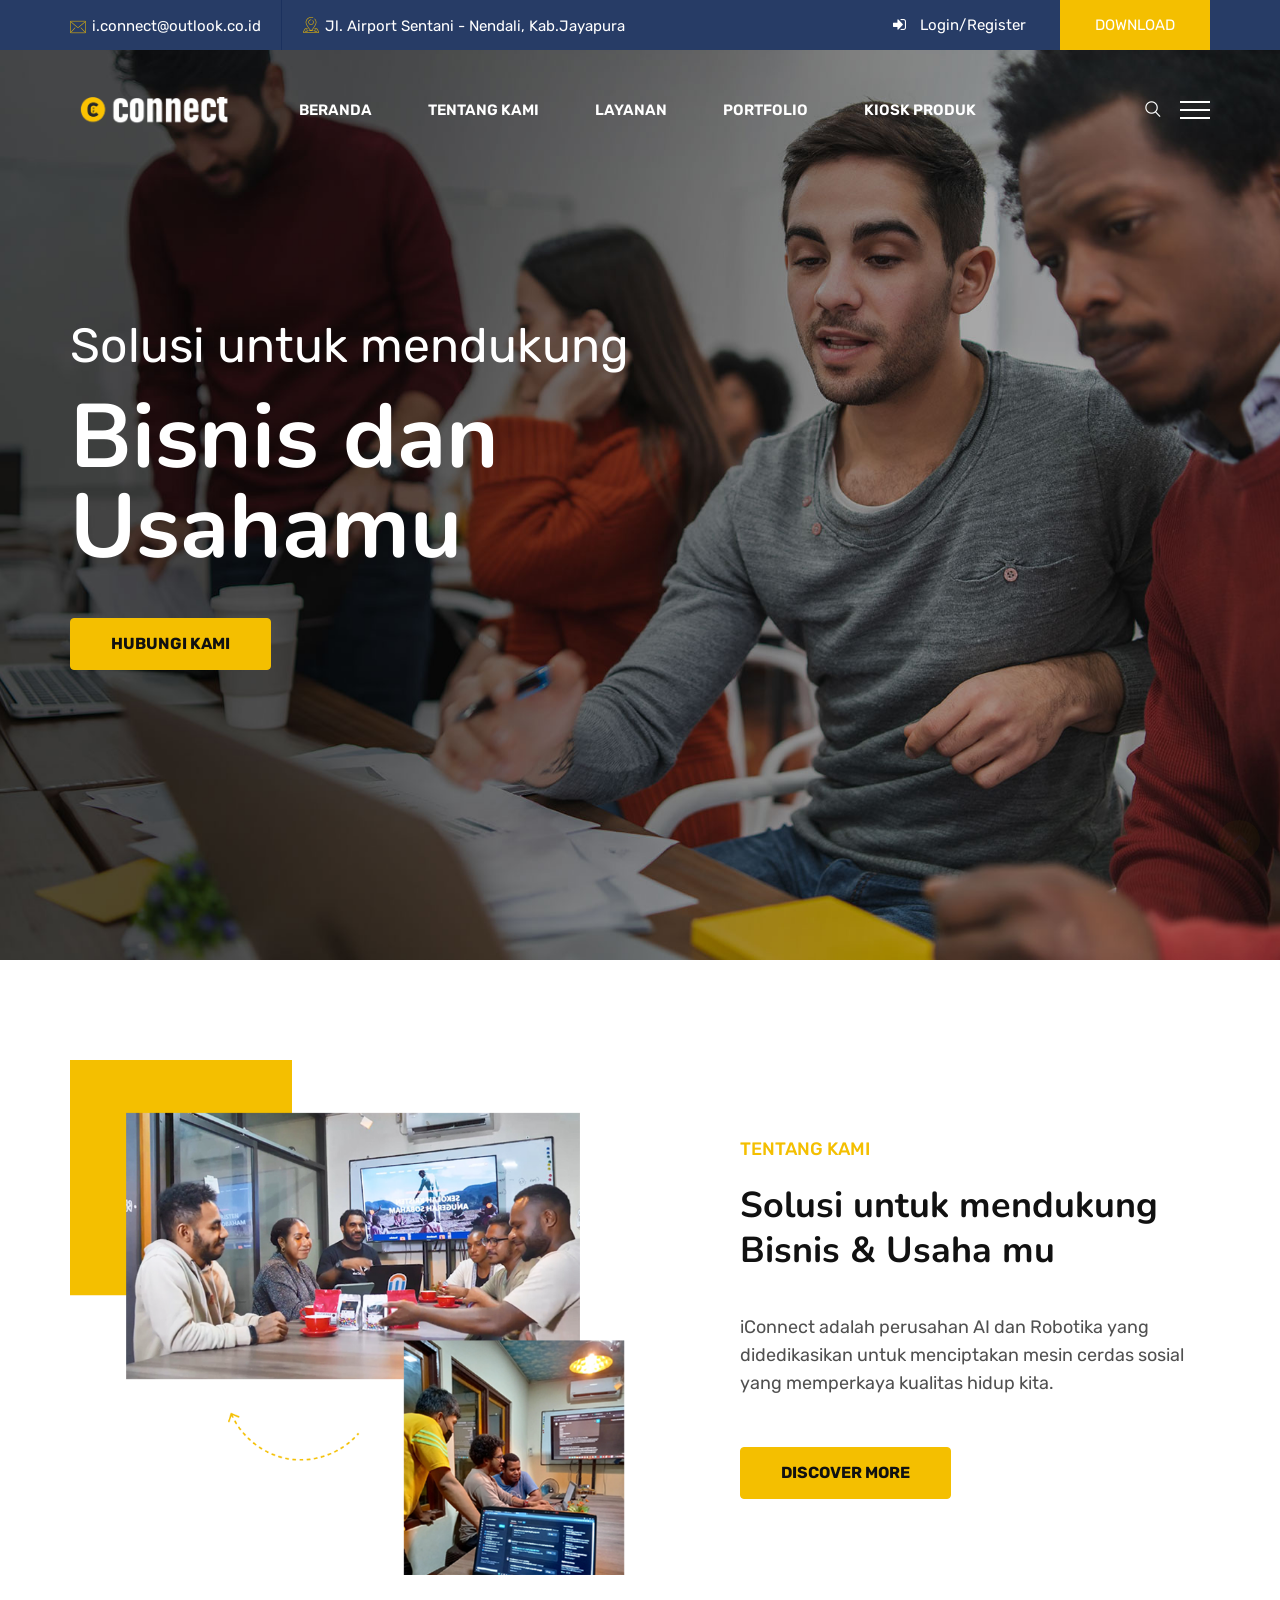
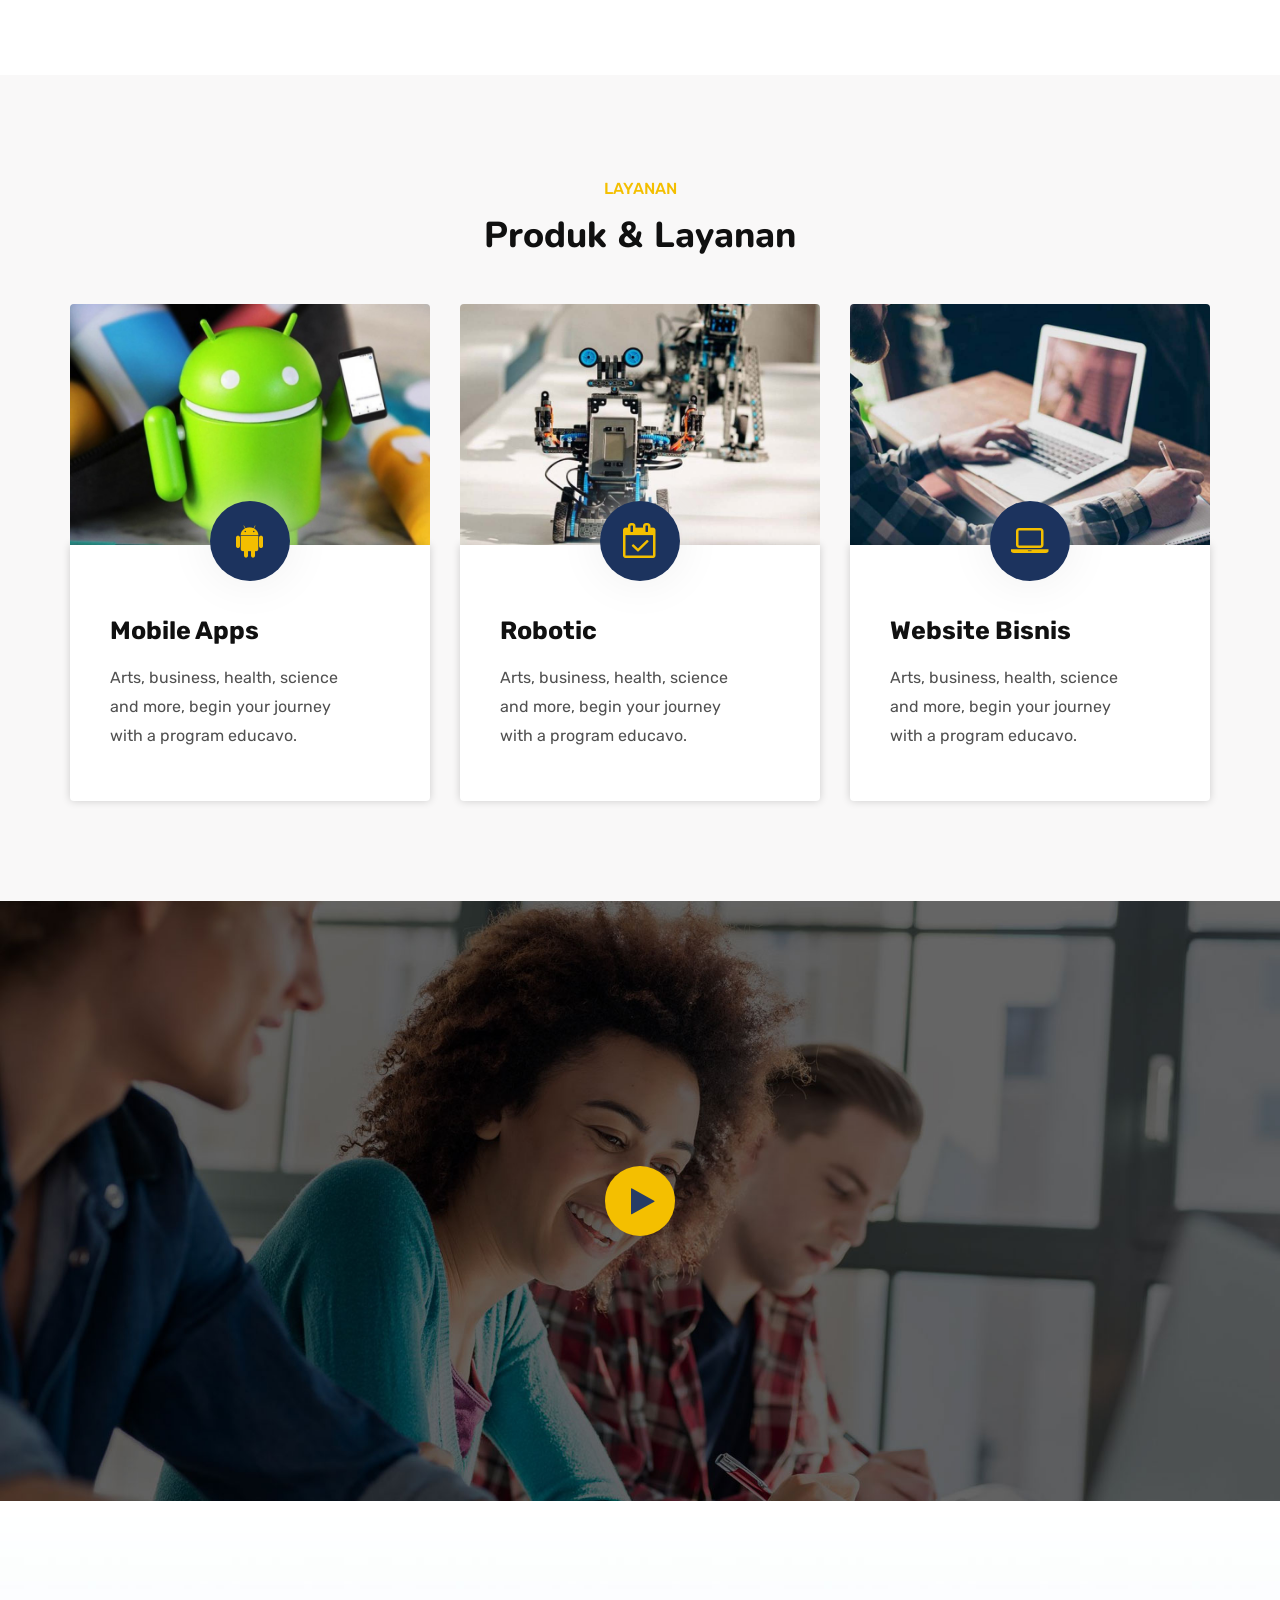
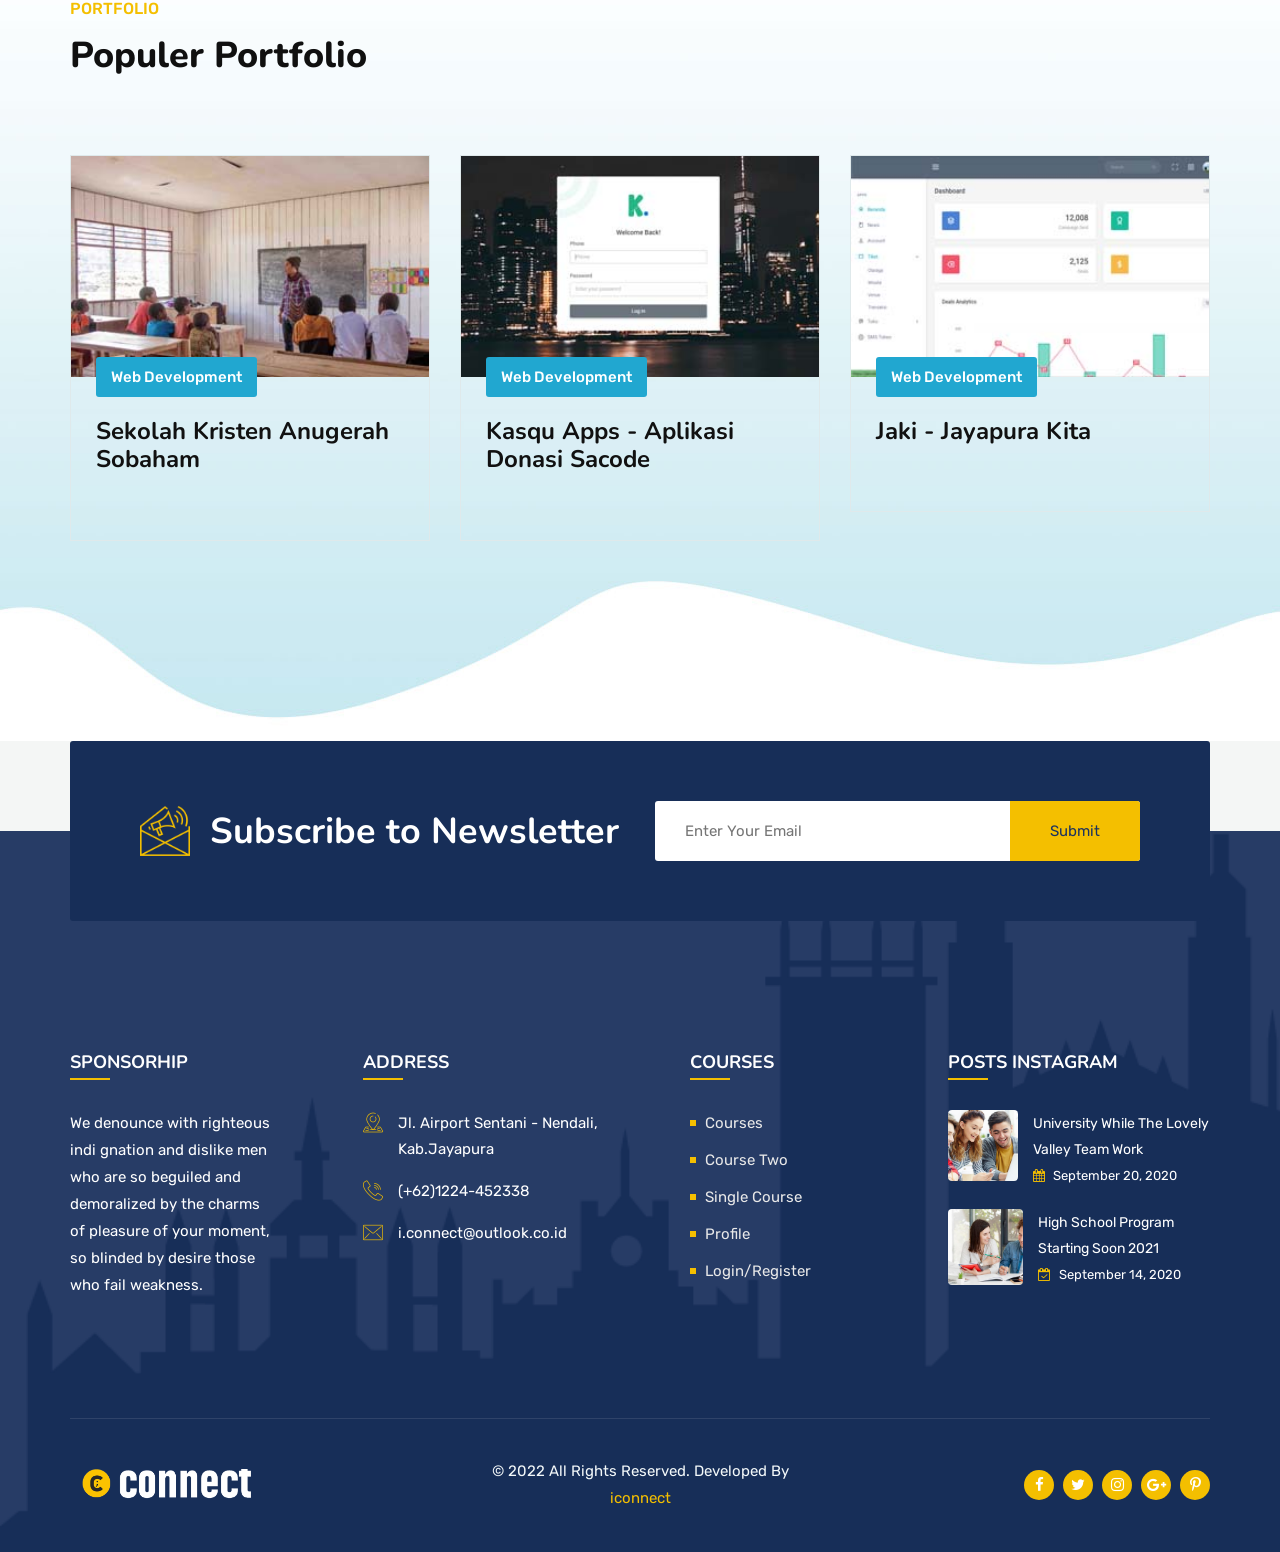
==== index.html @ 9fdc54f9 "wa" ====
<!DOCTYPE html>
<html lang="zxx">  
    <head>
        <!-- meta tag -->
        <meta charset="utf-8">
        <title>iConnect - Solusi Untuk Mendukung Bisnis & Usahamu</title>
        <meta name="description" content="">
        <!-- responsive tag -->
        <meta http-equiv="x-ua-compatible" content="ie=edge">
        <meta name="viewport" content="width=device-width, initial-scale=1">
        <!-- favicon -->
        <link rel="apple-touch-icon" href="apple-touch-icon.png">
        <link rel="shortcut icon" type="image/x-icon" href="assets/images--/iConnect.png">
        <!-- Bootstrap v5.0.2 css -->
        <link rel="stylesheet" type="text/css" href="assets/css/bootstrap.min.css">
        <!-- font-awesome css -->
        <link rel="stylesheet" type="text/css" href="assets/css/font-awesome.min.css">
        <!-- animate css -->
        <link rel="stylesheet" type="text/css" href="assets/css/animate.css">
        <!-- owl.carousel css -->
        <link rel="stylesheet" type="text/css" href="assets/css/owl.carousel.css">
        <!-- slick css -->
        <link rel="stylesheet" type="text/css" href="assets/css/slick.css">
        <!-- off canvas css -->
        <link rel="stylesheet" type="text/css" href="assets/css/off-canvas.css">
        <!-- linea-font css -->
        <link rel="stylesheet" type="text/css" href="assets/fonts/linea-fonts.css">
        <!-- flaticon css  -->
        <link rel="stylesheet" type="text/css" href="assets/fonts/flaticon.css">
        <!-- magnific popup css -->
        <link rel="stylesheet" type="text/css" href="assets/css/magnific-popup.css">
        <!-- Main Menu css -->
        <link rel="stylesheet" href="assets/css/rsmenu-main.css">
        <!-- spacing css -->
        <link rel="stylesheet" type="text/css" href="assets/css/rs-spacing.css">
        <!-- style css -->
        <link rel="stylesheet" type="text/css" href="style.css"> <!-- This stylesheet dynamically changed from style.less -->
        <!-- responsive css -->
        <link rel="stylesheet" type="text/css" href="assets/css/responsive.css">
        <!--[if lt IE 9]>
            <script src="https://oss.maxcdn.com/html5shiv/3.7.2/html5shiv.min.js"></script>
            <script src="https://oss.maxcdn.com/respond/1.4.2/respond.min.js"></script>
        <![endif]-->
    </head>
    <body class="defult-home">
        
        <!--Preloader area start here-->
        <div id="loader" class="loader orange-color">
            <div class="loader-container">
                <div class='loader-icon'>
                    <img src="assets/images--/iconnect.png" alt="">
                </div>
            </div>
        </div>
        <!--Preloader area End here--> 

		<!-- Main content Start -->
        <div class="main-content">
            <!--Full width header Start-->
            <div class="full-width-header home8-style4 home9">
                <!--Header Start-->
                <header id="rs-header" class="rs-header">
                    <!-- Menu Start -->
                    <!-- Topbar Area Start -->
                    <div class="topbar-area home9-topbar">
                        <div class="container">
                            <div class="row y-middle">
                                <div class="col-md-7">
                                    <ul class="topbar-contact">
                                        <li>
                                            <i class="flaticon-email"></i>
                                            <a href="mailto:i.connect@outlook.co.id">i.connect@outlook.co.id</a>
                                        </li>
                                        <li>
                                            <i class="flaticon-location"></i>
                                            Jl. Airport Sentani - Nendali, Kab.Jayapura
                                        </li>
                                    </ul>
                                </div>
                                <div class="col-md-5 text-end">
                                    <ul class="topbar-right">
                                        <li class="login-register">
                                            <i class="fa fa-sign-in"></i>
                                            <a href="login.html">Login</a>/<a href="register.html">Register</a>
                                        </li>
                                        <li class="btn-part">
                                            <a class="apply-btn" href="#">Download</a>
                                        </li>
                                    </ul>
                                </div>
                            </div>
                        </div>
                    </div>
                    <!-- Topbar Area End -->
                    <div class="menu-area menu-sticky">
                        <div class="container">
                            <div class="row y-middle">
                                <div class="col-lg-2">
                                    <div class="logo-cat-wrap">
                                        <div class="logo-part">
                                            <a href="index.html">
                                                <img class="normal-logo" src="assets/images/logo-yellow-iconnect.png" alt="">
                                                <img class="sticky-logo" src="assets/images/logo-yellow-iconnect2.png" alt="">
                                            </a>
                                        </div>
                                    </div>
                                </div>
                                <div class="col-lg-8 text-end">
                                  <div class="rs-menu-area">
                                      <div class="main-menu">
                                          <div class="mobile-menu">
                                              <a class="rs-menu-toggle">
                                                  <i class="fa fa-bars"></i>
                                              </a>
                                          </div>
                                          <nav class="rs-menu">
                                             <ul class="nav-menu">
                                                <li class="rs-mega-menu mega-rs "> <a href="#beranda">Beranda</a>
                                                  
                                                </li>
                                                 <li class="">
                                                     <a href="#tentang_kami">Tentang Kami</a>
                                                     
                                                 </li>

                                                 <li class="">
                                                     <a href="#program">Layanan</a>
                                                     <!-- <ul class="sub-menu">
                                                         <li><a href="course.html">Courses One</a> </li>
                                                         <li><a href="course2.html">Courses Two</a> </li>
                                                         <li><a href="course3.html">Courses Three</a> </li>
                                                         <li><a href="course4.html">Courses Four</a> 
                                                         </li>
                                                         <li><a href="course5.html">Courses Five</a> </li>
                                                         <li><a href="course-single.html">Courses Single</a> </li>
                                                     </ul> -->
                                                 </li>

                                                 <li class="">
                                                     <a href="#portfolio">Portfolio</a>
                                                     <!-- <ul class="sub-menu">
                                                         <li class="menu-item-has-children right">
                                                             <a href="#">Team</a>
                                                             <ul class="sub-menu right">
                                                                 <li><a href="team.html">Team One</a></li>
                                                                 <li><a href="team2.html">Team Two</a></li>
                                                                 <li><a href="team-single.html">Team Single</a></li>
                                                             </ul>
                                                         </li>
                                                         <li class="menu-item-has-children">
                                                             <a href="#">Event</a>
                                                             <ul class="sub-menu right">
                                                                 <li><a href="events-style1.html">Event One</a></li>
                                                                 <li><a href="events-style2.html">Event Two</a></li>
                                                                 <li><a href="events-style3.html">Event Three</a></li>
                                                             </ul>
                                                         </li>
                                                         <li class="menu-item-has-children">
                                                             <a href="#">Gallery</a>
                                                             <ul class="sub-menu right">
                                                                 <li><a href="gallery-style1.html">Gallery One</a></li>
                                                                 <li><a href="gallery-style2.html">Gallery Two</a></li>
                                                                 <li><a href="gallery-style3.html">Gallery Three</a></li>
                                                             </ul>
                                                         </li>
                                                         <li class="menu-item-has-children">
                                                             <a href="#">Shop</a>
                                                             <ul class="sub-menu right">
                                                                 <li><a href="shop.html">Shop</a></li>
                                                                 <li><a href="shop-single.html">Shop Single</a></li>
                                                                 <li><a href="cart.html">Cart</a></li>
                                                                 <li><a href="checkout.html">Checkout</a></li>
                                                             </ul>
                                                         </li>
                                                         <li class="menu-item-has-children">
                                                             <a href="#">Others</a>
                                                             <ul class="sub-menu right">
                                                                 <li><a href="faq.html">FAQ</a></li>
                                                                 <li><a href="error.html">404 Page</a></li>
                                                                 <li><a href="login.html">Login</a></li>
                                                                 <li><a href="register.html">Register</a></li>
                                                             </ul>
                                                         </li>
                                                     </ul> -->
                                                 </li>

                                                 <li class="">
                                                     <a href="#">Kiosk Produk</a>
                                                     <!-- <ul class="sub-menu">
                                                         <li><a href="blog.html">Blog</a></li>
                                                         <li class="menu-item-has-children">
                                                             <a href="#">Blog Sidebar</a>
                                                             <ul class="sub-menu right">
                                                                 <li><a href="blog-left.html">Blog Left Sidebar</a></li>
                                                                 <li><a href="blog-right.html">Blog Right Sidebar</a></li>
                                                             </ul>
                                                         </li>
                                                         <li class="menu-item-has-children">
                                                             <a href="#">Single Post</a>
                                                             <ul class="sub-menu right">
                                                                 <li><a href="blog-post-left.html">Post Left Sidebar</a></li>
                                                                 <li><a href="blog-post-right.html">Post Right Sidebar</a></li>
                                                                 <li><a href="blog-single.html">Full Width Post</a></li>
                                                             </ul>
                                                         </li>
                                                     </ul> -->
                                                 </li>

                                                 <!-- <li class="">
                                                     <a href="#">Kontak</a>
                                                     <ul class="sub-menu">
                                                        <li><a href="contact.html">Contact One</a> </li>
                                                        <li><a href="contact2.html">Contact Two</a> </li>
                                                        <li><a href="contact3.html">Contact Three</a> </li>
                                                        <li><a href="contact4.html">Contact Four</a> </li>
                                                     </ul>
                                                 </li> -->
                                             </ul> <!-- //.nav-menu -->
                                          </nav>                                        
                                      </div> <!-- //.main-menu -->
                                    
                                  </div>
                                </div>
                                <div class="col-lg-2 text-end">
                                    <div class="expand-btn-inner">
                                        <ul>
                                          
                                            <li>
                                                <a class="hidden-xs rs-search" data-bs-toggle="modal" data-bs-target="#searchModal" href="#">
                                                    <i class="flaticon-search"></i>
                                                </a>
                                            </li>

                                            <!-- <li class="user-icon cart-inner no-border mini-cart-active">
                                                <a href="#"><i class="fa fa-shopping-bag"></i></a>
                                                <div class="woocommerce-mini-cart text-start">
                                                    <div class="cart-bottom-part">
                                                        <ul class="cart-icon-product-list">
                                                            <li class="display-flex">
                                                                <div class="icon-cart">
                                                                    <a href="#"><i class="fa fa-times"></i></a>
                                                                </div>
                                                                <div class="product-info">
                                                                    <a href="cart.html">Law Book</a><br>
                                                                    <span class="quantity">1 × $30.00</span>
                                                                </div>
                                                                <div class="product-image">
                                                                    <a href="cart.html"><img src="assets/images/shop/1.jpg" alt="Product Image"></a>
                                                                </div>
                                                            </li>
                                                            <li class="display-flex">
                                                                <div class="icon-cart">
                                                                    <a href="#"><i class="fa fa-times"></i></a>
                                                                </div>
                                                                <div class="product-info">
                                                                    <a href="cart.html">Spirit Level</a><br>
                                                                    <span class="quantity">1 × $30.00</span>
                                                                </div>
                                                                <div class="product-image">
                                                                    <a href="cart.html"><img src="assets/images/shop/2.jpg" alt="Product Image"></a>
                                                                </div>
                                                            </li>
                                                        </ul>

                                                        <div class="total-price text-center">
                                                            <span class="subtotal">Subtotal:</span>
                                                            <span class="current-price">$85.00</span>
                                                        </div>

                                                        <div class="cart-btn text-center">
                                                            <a class="crt-btn btn1" href="cart.html">View Cart</a>
                                                            <a class="crt-btn btn2" href="checkout.html">Check Out</a>
                                                        </div>
                                                    </div>
                                                </div> 
                                            </li> -->
                                            
                                        </ul>
                                        <a id="nav-expander" class="nav-expander style6">
                                           <span class="dot1"></span>
                                           <span class="dot2"></span>
                                           <span class="dot3"></span>
                                        </a>
                                    </div>
                                </div>
                            </div>
                        </div>
                    </div>
                    <!-- Menu End --> 

                    <!-- Canvas Menu start -->
                <!-- <nav class="right_menu_togle hidden-md">
                    <div class="close-btn">
                        <div id="nav-close">
                            <div class="line">
                                <span class="line1"></span><span class="line2"></span>
                            </div>
                        </div>
                    </div>
                    <div class="canvas-logo">
                        <a href="index.html"><img src="assets/images/logo-yellow2.png" alt="logo"></a>
                    </div>
                    <div class="offcanvas-text">
                        <p>We denounce with righteous indige nationality and dislike men who are so beguiled and demo  by the charms of pleasure of the moment data com so blinded by desire.</p>
                    </div>
                    <div class="offcanvas-gallery">
                        <div class="gallery-img">
                            <a class="image-popup" href="assets/images/gallery/1.jpg"><img src="assets/images/gallery/1.jpg" alt=""></a>
                        </div>
                        <div class="gallery-img">
                            <a class="image-popup" href="assets/images/gallery/2.jpg"><img src="assets/images/gallery/2.jpg" alt=""></a>
                        </div>
                        <div class="gallery-img">
                            <a class="image-popup" href="assets/images/gallery/3.jpg"><img src="assets/images/gallery/3.jpg" alt=""></a>
                        </div>
                        <div class="gallery-img">
                            <a class="image-popup" href="assets/images/gallery/4.jpg"><img src="assets/images/gallery/4.jpg" alt=""></a>
                        </div>
                        <div class="gallery-img">
                            <a class="image-popup" href="assets/images/gallery/5.jpg"><img src="assets/images/gallery/5.jpg" alt=""></a>
                        </div>
                        <div class="gallery-img">
                            <a class="image-popup" href="assets/images/gallery/6.jpg"><img src="assets/images/gallery/6.jpg" alt=""></a>
                        </div>
                    </div>
                    <div class="map-img">
                        <img src="assets/images/map.jpg" alt="">
                    </div>
                    <div class="canvas-contact">
                        <ul class="social">
                            <li><a href="#"><i class="fa fa-facebook"></i></a></li>
                            <li><a href="#"><i class="fa fa-twitter"></i></a></li>
                            <li><a href="#"><i class="fa fa-pinterest-p"></i></a></li>
                            <li><a href="#"><i class="fa fa-linkedin"></i></a></li>
                        </ul>
                    </div>
                </nav> -->
                <!-- Canvas Menu end -->
                </header>
                <!--Header End-->
            </div>
            <!--Full width header End-->

            <!-- Banner Section Start -->
            <section id="beranda">
                <div id="rs-banner" class="rs-banner style8">
                    <div class="container">
                        <div class="banner-content">
                             <div class="sl-sub-title wow bounceInLeft" data-wow-delay="300ms" data-wow-duration="2000ms">Solusi untuk mendukung</div>
                             <h1 class="sl-title wow fadeInRight" data-wow-delay="600ms" data-wow-duration="2000ms">Bisnis dan Usahamu</h1>
                             <div class="sl-btn wow fadeInUp" data-wow-delay="900ms" data-wow-duration="2000ms">
                                 <a class="readon yellow-btn" href="https://api.whatsapp.com/send?phone=081224452338">Hubungi Kami</a>
                             </div>
                        </div>
                    </div>
                </div>
            </section>
            <!-- Banner Section End -->

            <!-- Features Section start -->
            <!-- <div id="rs-features" class="rs-features style2">
                <div class="container">
                   <div class="row">
                        <div class="col-lg-3 col-md-6 md-mb-30">
                            <div class="rs-iconbox-area">
                                <div class="icon-area">
                                   <img src="assets/images/features/style2/1.png" alt="">
                                </div>
                                <div class="text-area">
                                   <h3 class="icon-title">Future Students</h3>
                                </div>
                            </div>
                        </div>  
                        <div class="col-lg-3 col-md-6 md-mb-30">
                            <div class="rs-iconbox-area">
                                <div class="icon-area">
                                   <img src="assets/images/features/style2/2.png" alt="">
                                </div>
                                <div class="text-area">
                                   <h3 class="icon-title">World Students</h3>
                                </div>
                            </div>
                        </div>  
                        <div class="col-lg-3 col-md-6 sm-mb-30">
                            <div class="rs-iconbox-area">
                                <div class="icon-area">
                                   <img src="assets/images/features/style2/3.png" alt="">
                                </div>
                                <div class="text-area">
                                   <h3 class="icon-title">Current Students</h3>
                                </div>
                            </div>
                        </div>  
                        <div class="col-lg-3 col-md-6">
                            <div class="rs-iconbox-area">
                                <div class="icon-area">
                                   <img src="assets/images/features/style2/4.png" alt="">
                                </div>
                                <div class="text-area">
                                   <h3 class="icon-title">Alumni & Donors</h3>
                                </div>
                            </div>
                        </div> 
                    </div>
                </div>
            </div> -->
            <!-- Features Section End -->

            <!-- About Section Start -->
            <section id="tentang_kami">
                <div class="rs-about style9 pt-100 pb-100 md-pt-70 md-pb-70">
                    <div class="container">
                        <div class="row align-items-center">
                            <div class="col-lg-6 col-md-12 md-mb-40">
                               <div class="img-part js-tilt">
                                   <img src="assets/images/about/home9/about.png" alt="images">
                               </div>
                            </div>
                            <div class="col-lg-6 pl-100 md-pl-15 col-md-12">
                                <div class="content">
                                    <div class="sub-title mb-20">
                                        Tentang Kami
                                    </div>
                                    <h2 class="sl-title mb-40 md-mb-20">Solusi untuk mendukung Bisnis & Usaha mu</h2>
                                    <p class="desc mb-50">
                                      iConnect adalah perusahan AI dan Robotika yang didedikasikan untuk menciptakan mesin cerdas sosial yang memperkaya kualitas hidup kita.
                                    </p>
                                </div>
                                  <div class="btn-part">
                                      <a class="readon yellow-btn" href="#">Discover More</a>
                                  </div>
                            </div>
                        </div>
                    </div>
                  </div>
            </section>
            
            <!-- About Section End -->
            <!-- Categories Section Start -->
            <section id="program">
                <div id="rs-categories" class="rs-categories home9-style event-bg pt-100 pb-100 md-pt-70 md-pb-70">
                    <div class="container">
                        <div class="sec-title3 text-center mb-45">
                            <div class="sub-title yellow-color">Layanan</div>
                            <h2 class="title black-color">Produk & Layanan</h2>
                        </div>
                        <div class="row">
                            <div class="col-lg-4 md-mb-40">
                                <div class="categories-items">
                                    <div class="images-part">
                                        <a href="#"><img src="assets/images/categories/home9/1.jpg" alt=""></a>
                                    </div>
                                    <div class="image-content">
                                       <div class="effect-icon">
                                           <i class="fa fa-android"></i>
                                       </div>
                                       <div class="title">
                                           <a href="#">Mobile Apps</a>
                                       </div>
                                       <div class="description">
                                           <p>Arts, business, health, science and more, begin your journey with a program educavo.</p>
                                       </div>
                                        <!-- <div class="button-bottom">
                                            <div class="button-effect">
                                                <a href="#">Join Program</a>
                                            </div>
                                        </div> -->
                                    </div>
                                </div>
                            </div>  
    
    
                            <div class="col-lg-4 md-mb-40">
                                <div class="categories-items">
                                    <div class="images-part">
                                        <a href="#"><img src="assets/images/categories/home9/2.jpg" alt=""></a>
                                    </div>
                                    <div class="image-content">
                                       <div class="effect-icon">
                                           <i class="fa fa-calendar-check-o"></i>
                                       </div>
                                       <div class="title">
                                           <a href="#">Robotic</a>
                                       </div>
                                       <div class="description">
                                           <p>Arts, business, health, science and more, begin your journey with a program educavo.</p>
                                       </div>
                                        <!-- <div class="button-bottom">
                                            <div class="button-effect">
                                                <a href="#">Join Program</a>
                                            </div>
                                        </div> -->
                                    </div>
                                </div>
                            </div> 
                             
                            <div class="col-lg-4">
                                <div class="categories-items">
                                    <div class="images-part">
                                        <a href="#"><img src="assets/images/categories/home9/3.jpg" alt=""></a>
                                    </div>
                                    <div class="image-content">
                                       <div class="effect-icon">
                                           <i class="fa fa-laptop"></i>
                                       </div>
                                       <div class="title">
                                           <a href="#">Website Bisnis</a>
                                       </div>
                                       <div class="description">
                                           <p>Arts, business, health, science and more, begin your journey with a program educavo.</p>
                                       </div>
                                        <!-- <div class="button-bottom">
                                            <div class="button-effect">
                                                <a href="#">Join Program</a>
                                            </div>
                                        </div> -->
                                    </div>
                                </div>
                            </div>
                        </div>
                    </div>
                </div>
            </section>
            <!-- Categories Section End -->

            <!-- Video Section Start -->
            <div class="rs-video-home9">
                <div class="img-part media-icon yellow-color">
                    <a class="popup-videos" href="https://www.youtube.com/watch?v=atMUy_bPoQI">
                        <i class="fa fa-play"></i>
                    </a>
                </div>
            </div>
            <!-- Video Section Start -->

            <!-- CTA Section Start -->
            <!-- <div class="rs-cta home9-style">
                <div class="partition-bg-wrap">
                    <div class="container">
                        <div class="row">
                            <div class="col-lg-6 offset-lg-6 pl-90 md-pl-15">
                                <div class="sec-title3 mb-40">
                                    <div class="sub-title big">Team Work</div>
                                        <h2 class="title white-color pr-70">The teamwork at iConnect</h2>
                                    <div class="desc white-color mb-40">
                                        We further develop, nurture and create our culture every day. And we do it together. So culture bearers, we all are.
As part of the Granitor family, you are offered various opportunities and development paths, because we believe that those who can influence their everyday lives thrive and grow. You have both colleagues and a supportive organization behind you, which was also named Sweden's best employer in 2019 and 2020.
                                    </div>
                                  <div class="btn-part">
                                      <a class="readon yellow-btn transparent3" href="#">Gabung</a>
                                  </div>
                                </div>
                            </div>
                        </div>
                    </div>
                </div>
            </div> -->
            <!-- CTA Section End --> 


            <!-- Testimonial Section Start -->
            <!-- <div class="rs-testimonial home9-style pt-100 pb-100 md-pt-70 md-pb-70">
                <div class="container">
                    <div class="row">
                        <div class="col-lg-6 col-md-6 sm-mb-40">
                            <div class="image-part js-tilt">
                                <img src="assets/images/testimonial/style9/1.png" alt="images">
                            </div>
                        </div> 
                        <div class="col-lg-6 pl-65 md-pl-15 col-md-6">
                          <div class="img-part mb-30">
                              <img src="assets/images/testimonial/style9/2.png" alt="images">
                          </div>
                          <div class="rs-carousel owl-carousel" 
                              data-loop="true" 
                              data-items="1" 
                              data-margin="30" 
                              data-autoplay="true" 
                              data-hoverpause="true" 
                              data-autoplay-timeout="5000" 
                              data-smart-speed="800" 
                              data-dots="true" 
                              data-nav="false" 
                              data-nav-speed="false" 

                              data-md-device="1" 
                              data-md-device-nav="false" 
                              data-md-device-dots="true" 
                              data-center-mode="false"

                              data-ipad-device2="1" 
                              data-ipad-device-nav2="false" 
                              data-ipad-device-dots2="true"

                              data-ipad-device="1" 
                              data-ipad-device-nav="false" 
                              data-ipad-device-dots="true" 

                              data-mobile-device="1" 
                              data-mobile-device-nav="false" 
                              data-mobile-device-dots="false">
                              <div class="testi-item">
                                 <div class="item-content">
                                    <p>Education is the passport to the future for tomorrow belongs to those who pre pare for it today. Sed ut perspiciatis unde omnis iste natus error sit vo luptatem. Education is the passport to the future for tomorrow belongs</p>
                                     <div class="testi-information">
                                         <div class="name">Mahadi Mansura</div>
                                         <span class="designation"> CSE Student</span>
                                     </div>
                                 </div>           
                              </div>
                          </div>
                        </div>
                    </div>
                </div>
            </div> -->
            <!-- Testimonial Section End -->
            
            <!-- Blog Section Start -->
            <Section id="portfolio">
                <div id="rs-popular-courses" class="rs-popular-courses style3 pt-94 course-shape-bg pb-200 md-pb-170 sm-pb-100">
                    <div class="container">
                        <div class="row y-middle mb-50">
                            <div class="col-lg-6">
                                <div class="sec-title3">
                                    <div class="sub-title yellow-color"> 
                                        Portfolio
                                        </div>
                                    <h2 class="title black-color">Populer Portfolio</h2>
                                </div>
                            </div>
                        </div>
                        <div class="rs-carousel owl-carousel" data-loop="true" data-items="3" data-margin="30" data-autoplay="true" data-hoverpause="true" data-autoplay-timeout="5000" data-smart-speed="800" data-dots="false" data-nav="true" data-nav-speed="false" data-center-mode="false" data-mobile-device="1" data-mobile-device-nav="false" data-mobile-device-dots="false" data-ipad-device="2" data-ipad-device-nav="false" data-ipad-device-dots="false" data-ipad-device2="2" data-ipad-device-nav2="false" data-ipad-device-dots2="false" data-md-device="3" data-md-device-nav="false" data-md-device-dots="false">
                            <div class="courses-item">
                                <div class="img-part">
                                    <img src="assets/images/courses/7.jpg" alt="">
                                </div>
                                <div class="content-part">
                                    <span><a class="categories" href="#">Web Development</a></span>
                                    <!-- <ul class="meta-part">
                                        <li class="user"><i class="fa fa-user"></i> 245</li>
                                        <li><span class="price">$55.00</span></li>
                                    </ul> -->
                                    <h3 class="title"><a href="https://acssobaham.yallas.org/" target="_blank">Sekolah Kristen Anugerah Sobaham</a></h3>
                                    <!-- <div class="bottom-part">
                                        <div class="info-meta">
                                            <ul>                                                
                                                <li class="ratings">
                                                    <i class="fa fa-star"></i>
                                                    <i class="fa fa-star"></i>
                                                    <i class="fa fa-star"></i>
                                                    (05)
                                                </li>
                                            </ul>
                                        </div>
                                        <div class="btn-part">
                                            <a href="#">Apply Now<i class="flaticon-right-arrow"></i></a>
                                        </div>
                                    </div> -->
                                </div>
                            </div>
                            <div class="courses-item">
                                <div class="img-part">
                                    <img src="assets/images/courses/8.jpg" alt="">
                                </div>
                                <div class="content-part">
                                    <span><a class="categories" href="#">Web Development</a></span>
                                    <!-- <ul class="meta-part">
                                        <li class="user"><i class="fa fa-user"></i> 245</li>
                                        <li><span class="price">$55.00</span></li>
                                    </ul> -->
                                    <h3 class="title"><a href="https://donasi.sacode.web.id/login">Kasqu Apps - Aplikasi Donasi Sacode</a></h3>
                                    <!-- <div class="bottom-part">
                                        <div class="info-meta">
                                            <ul>                                                
                                                <li class="ratings">
                                                    <i class="fa fa-star"></i>
                                                    <i class="fa fa-star"></i>
                                                    <i class="fa fa-star"></i>
                                                    (05)
                                                </li>
                                            </ul>
                                        </div>
                                        <div class="btn-part">
                                            <a href="#">Apply Now<i class="flaticon-right-arrow"></i></a>
                                        </div>
                                    </div> -->
                                </div>
                            </div>
                            <div class="courses-item">
                                <div class="img-part">
                                    <img src="assets/images/courses/9.jpg" alt="">
                                </div>
                                <div class="content-part">
                                    <span><a class="categories" href="#">Web Development</a></span>
                                    <!-- <ul class="meta-part">
                                        <li class="user"><i class="fa fa-user"></i> 245</li>
                                        <li><span class="price">$55.00</span></li>
                                    </ul> -->
                                    <h3 class="title"><a href="https://jakiweb.000webhostapp.com/login">Jaki - Jayapura Kita</a></h3>
                                    <!-- <div class="bottom-part">
                                        <div class="info-meta">
                                            <ul>                                                
                                                <li class="ratings">
                                                    <i class="fa fa-star"></i>
                                                    <i class="fa fa-star"></i>
                                                    <i class="fa fa-star"></i>
                                                    (05)
                                                </li>
                                            </ul>
                                        </div>
                                        <div class="btn-part">
                                            <a href="#">Apply Now<i class="flaticon-right-arrow"></i></a>
                                        </div>
                                    </div> -->
                                </div>
                            </div>
                            <div class="courses-item">
                                <div class="img-part">
                                    <img src="assets/images/courses/10.jpg" alt="">
                                </div>
                                <div class="content-part">
                                    <span><a class="categories" href="#">Web Development</a></span>
                                    <!-- <ul class="meta-part">
                                        <li class="user"><i class="fa fa-user"></i> 245</li>
                                        <li><span class="price">$55.00</span></li>
                                    </ul> -->
                                    <h3 class="title"><a href="course-single.html">Introduction to Quantitativ and Qualitative.</a></h3>
                                    <!-- <div class="bottom-part">
                                        <div class="info-meta">
                                            <ul>                                                
                                                <li class="ratings">
                                                    <i class="fa fa-star"></i>
                                                    <i class="fa fa-star"></i>
                                                    <i class="fa fa-star"></i>
                                                    (05)
                                                </li>
                                            </ul>
                                        </div>
                                        <div class="btn-part">
                                            <a href="#">Apply Now<i class="flaticon-right-arrow"></i></a>
                                        </div>
                                    </div> -->
                                </div>
                            </div>
                        </div>
                        <!-- <div class="view-all-btn text-center pt-50 mb-60 md-pt-30 md-mb-30">Start Learning With Our Online Courses. <a class="title-color" href="#">View All Courses <i class="flaticon-right-arrow ml-5 body-color"></i></a></div> -->
                    </div>
                </div>
            </Section>
            
            <!-- Blog Section End -->

            <!-- Newsletter section start -->
            <div class="rs-newsletter style1 event2-bg yellow-color mb--90 sm-mb-0 sm-pb-70">
                <div class="container">
                    <div class="newsletter-wrap">
                      <div class="row y-middle">
                          <div class="col-lg-6 col-md-12 md-mb-30">
                            <div class="content-part">
                                <div class="sec-title">
                                    <div class="title-icon md-mb-15">
                                        <img src="assets/images/newsletter2.png" alt="images">
                                    </div>
                                    <h2 class="title mb-0 white-color">Subscribe to Newsletter</h2>
                                </div>
                            </div>
                          </div>
                          <div class="col-lg-6 col-md-12">
                              <form class="newsletter-form">
                                  <input type="email" name="email" placeholder="Enter Your Email" required="">
                                  <button type="submit">Submit</button>
                              </form>
                          </div>
                      </div>
                    </div>
                </div>
            </div>
            <!-- Newsletter section end -->
          
        </div> 
        <!-- Main content End -->

        <!-- Footer Start -->
        <footer id="rs-footer" class="rs-footer home9-style">
            <div class="footer-top">
                <div class="container">
                    <div class="row">
                        <div class="col-lg-3 col-md-12 col-sm-12 footer-widget">
                            <h3 class="widget-title">sponsorhip</h3>
                              <div class="textwidget white-color pr-60 md-pr-15"><p>We denounce with righteous indi gnation and dislike men who are so beguiled and demoralized by the charms of pleasure of your moment, so blinded by desire those who fail weakness.</p>
                              </div>
                        </div>
                        <div class="col-lg-3 col-md-12 col-sm-12 footer-widget md-mb-50">
                            <h3 class="widget-title">Address</h3>
                            <ul class="address-widget">
                                <li>
                                    <i class="flaticon-location"></i>
                                    <div class="desc">Jl. Airport Sentani - Nendali, Kab.Jayapura</div>
                                </li>
                                <li>
                                    <i class="flaticon-call"></i>
                                    <div class="desc">
                                       <a href="tel:081224452338">(+62)1224-452338</a>
                                    </div>
                                </li>
                                <li>
                                    <i class="flaticon-email"></i>
                                    <div class="desc">
                                        <a href="mailto:i.connect@outlook.co.id">i.connect@outlook.co.id</a>
                                    </div>
                                </li>
                            </ul>
                        </div>
                        <div class="col-lg-3 col-md-12 col-sm-12 pl-50 md-pl-15 footer-widget md-mb-50">
                            <h3 class="widget-title">Courses</h3>
                            <ul class="site-map">
                                <li><a href="#">Courses</a></li>
                                <li><a href="#">Course Two</a></li>
                                <li><a href="#">Single Course</a></li>
                                <li><a href="#">Profile</a></li>
                                <li><a href="#">Login/Register</a></li>
                            </ul>
                        </div>
                        <div class="col-lg-3 col-md-12 col-sm-12 footer-widget">
                            <h3 class="widget-title">Posts Instagram</h3>
                            <div class="recent-post mb-20">
                                <div class="post-img">
                                    <img src="assets/images/footer/1.jpg" alt="">
                                </div>
                                <div class="post-item">
                                    <div class="post-desc">
                                        <a href="#">University while the lovely valley team work</a>
                                    </div>
                                    <span class="post-date">
                                        <i class="fa fa-calendar"></i>
                                        September 20, 2020
                                    </span>
                                </div>
                            </div> 
                            <div class="recent-post mb-20 md-pb-0">
                                <div class="post-img">
                                    <img src="assets/images/footer/2.jpg" alt="">
                                </div>
                                <div class="post-item">
                                    <div class="post-desc">
                                        <a href="#">High school program starting soon 2021</a>
                                    </div>
                                    <span class="post-date">
                                       <i class="fa fa-calendar-check-o"></i>
                                        September 14, 2020
                                    </span>
                                </div>
                            </div>
                        </div>
                    </div>
                </div>
            </div>
            <div class="footer-bottom">
                <div class="container">                    
                    <div class="row y-middle">
                        <div class="col-lg-4 md-mb-20">
                            <div class="footer-logo md-text-center">
                                <a href="index.html"><img src="assets/images/logo-yellow-iconnect.png" alt=""></a>
                            </div>
                        </div>
                        <div class="col-lg-4 md-mb-20">
                            <div class="copyright text-center md-text-start">
                                <p>&copy; 2022 All Rights Reserved. Developed By <a href="http://iconnect.web.id/">iconnect</a></p>
                            </div>
                        </div>
                        <div class="col-lg-4 text-end md-text-start">
                            <ul class="footer-social">
                                <li><a href="#"><i class="fa fa-facebook"></i></a></li>
                                <li><a href="#"><i class="fa fa-twitter"></i></a></li>
                                <li><a href="#"><i class="fa fa-instagram"></i></a></li>
                                <li><a href="#"><i class="fa fa-google-plus"></i></a></li>
                                <li><a href="#"><i class="fa fa-pinterest-p"></i></a></li>
                            </ul>
                        </div>
                    </div>
                </div>
            </div>
        </footer>
        <!-- Footer End -->

        <!-- start scrollUp  -->
        <div id="scrollUp" class="yellow-color">
            <i class="fa fa-angle-up"></i>
        </div>
        <!-- End scrollUp  -->

        <!-- Search Modal Start -->
        <div class="modal fade search-modal" id="searchModal" tabindex="-1" aria-labelledby="searchModalLabel" aria-hidden="true">
            <button type="button" class="close" data-bs-dismiss="modal">
              <span class="flaticon-cross"></span>
            </button>
            <div class="modal-dialog modal-dialog-centered">
                <div class="modal-content">
                    <div class="search-block clearfix">
                        <form>
                            <div class="form-group">
                                <input class="form-control" placeholder="Search Here..." type="text">
                            </div>
                        </form>
                    </div>
                </div>
            </div>
        </div>
        <!-- Search Modal End -->

        <!-- modernizr js -->
        <script src="assets/js/modernizr-2.8.3.min.js"></script>
        <!-- jquery latest version -->
        <script src="assets/js/jquery.min.js"></script>
        <!-- Bootstrap v5.0.2 js -->
        <script src="assets/js/bootstrap.min.js"></script>
        <!-- Menu js -->
        <script src="assets/js/rsmenu-main.js"></script> 
        <!-- op nav js -->
        <script src="assets/js/jquery.nav.js"></script>
        <!-- owl.carousel js -->
        <script src="assets/js/owl.carousel.min.js"></script>
        <!-- Slick js -->
        <script src="assets/js/slick.min.js"></script>
        <!-- isotope.pkgd.min js -->
        <script src="assets/js/isotope.pkgd.min.js"></script>
        <!-- imagesloaded.pkgd.min js -->
        <script src="assets/js/imagesloaded.pkgd.min.js"></script>
        <!-- wow js -->
        <script src="assets/js/wow.min.js"></script>
        <!-- Skill bar js -->
        <script src="assets/js/skill.bars.jquery.js"></script>
        <script src="assets/js/jquery.counterup.min.js"></script>        
         <!-- counter top js -->
        <script src="assets/js/waypoints.min.js"></script>
        <!-- video js -->
        <script src="assets/js/jquery.mb.YTPlayer.min.js"></script>
        <!-- magnific popup js -->
        <script src="assets/js/jquery.magnific-popup.min.js"></script>
        <!-- tilt js -->
        <script src="assets/js/tilt.jquery.min.js"></script>           
        <!-- plugins js -->
        <script src="assets/js/plugins.js"></script>
        <!-- contact form js -->
        <script src="assets/js/contact.form.js"></script>
        <!-- main js -->
        <script src="assets/js/main.js"></script>
    </body>
</html>
---- assets/css/off-canvas.css ----
@charset "utf-8";

/**
*
* -----------------------------------------------------------------------------
*
* Template : Educavo - Education HTML Template
* Author : rs-theme
* Author URI : http://www.rstheme.com/
*
* -----------------------------------------------------------------------------
*
**/

.rs-offcanvas-link {

}

a.nav-expander {
    background: transparent;
    color: #FFFFFF;
    display: block;
    font-size: 16px;
    font-weight: 400;
    height: auto;
    margin-right: 0;
    padding: 0;
    right: 0;
    text-decoration: none;
    text-transform: uppercase;
    top: 0;
    transition: right 0.3s ease-in-out 0s;
    width: auto;
    z-index: 12;
    transition: right 0.3s ease-in-out 0s;
    -webkit-transition: right 0.3s ease-in-out 0s;
    -moz-transition: right 0.3s ease-in-out 0s;
    -o-transition: right 0.3s ease-in-out 0s;
 
}
 
a.nav-expander:hover {
  cursor: pointer;
}

nav.right_menu_togle {
	background: rgba(0,0,0,0.9);
	display: block;
	height: 100%;
	overflow: auto;
	position: fixed;
	right: -23em;
	font-size: 15px;
	top: 0;
	width: 23em;
	z-index: 2000;
	transition: right 0.3s ease-in-out 0s;
	-webkit-transition: right 0.3s ease-in-out 0s;
	-moz-transition: right 0.3s ease-in-out 0s;
	-o-transition: right 0.3s ease-in-out 0s;
}
.nav-expanded nav {
  right: 0 !important;
}
 
body.nav-expanded {
  margin-left: 0em;
  transition: right 0.4s ease-in-out 0s;
  -webkit-transition: right 0.4s ease-in-out 0s;
  -moz-transition: right 0.4s ease-in-out 0s;
  -o-transition: right 0.4s ease-in-out 0s;
}
.right_menu_togle .close-btn{
	overflow: hidden;
	padding: 35px 10px 20px;
}
.right_menu_togle .canvas-logo{
    padding-left: 24px;
    padding-bottom: 20px;
}
.right_menu_togle .search-wrap{
    padding: 20px 24px 0;
    position: relative;
}
.right_menu_togle .search-wrap label{
    display: block;
    font-size: 20px;
    color: #fff;
    position: relative;
}
.right_menu_togle .search-wrap input,
.right_menu_togle .search-wrap button{
    border: none;
    outline: none;
}
.right_menu_togle .search-wrap input{
    width: 100%;
    border-radius: 30px;
    background: #fff;
    padding: 7px 25px;
    margin-top: 6px;
}
.right_menu_togle .search-wrap button{
    position: absolute;
    right: 40px;
    background: transparent;
    cursor: pointer;
    bottom: 7px;
    font-size: 18px;
}

span#nav-close {
	font-size: 20px;
    cursor: pointer;
    color: #fff;
    display: block;
    text-align: center;
    width: 35px;
    height: 35px;
    line-height: 26px;
    border: 3px solid #fff;
    border-radius: 50%;
    float: right;
    font-weight: bold;
}

.sidebarnav_menu.main-menu li.menu-item-has-children:before{
	position: absolute;
    content: "\f078";
    font-family: FontAwesome;
    color: #ffffff;
    width: 32px;
    height: 32px;
    line-height: 30px;
    background: rgba(255,255,255,0.2);
    border: 1px solid rgba(255,255,255,0.3);
    right: 8px;
    top: 5px;
    cursor: pointer;
    z-index: 999;
    text-align: center;
    font-size: 15px;
	transition: 0.4s;
	-webkit-transition: 0.4s;
	-ms-transition: 0.4s;
}
.sidebarnav_menu.main-menu li.menu-item-has-children.open:before{
    content: "\f077";
	transition: 0.4s;
	-webkit-transition: 0.4s;
	-ms-transition: 0.4s;
}
.sidebarnav_menu.main-menu li.menu-item-has-children ul{
	display: none;
}
.sidebarnav_menu.main-menu li.menu-item-has-children ul li a{
    display: block;
    padding: 8px 45px;
    font-size: 14px;
}

.sidebarnav_menu.main-menu li ul li:hover a,
.sidebarnav_menu.main-menu li ul li.active a{
	background: rgba(0,0,0,0.15) !important;
}
.sidebarnav_menu.main-menu li {
  border-bottom: 1px solid rgba(255,255,255,0.15);
  font-size: 16px;
  position: relative;
  display: block;
}
.sidebarnav_menu.main-menu .list-unstyled li:last-child {
	border-bottom: 0;
}
.sidebarnav_menu.main-menu .list-unstyled {
 	border-top: 1px solid rgba(255,255,255,0.15);
}
.sidebarnav_menu.main-menu .list-unstyled li {
	border: 0;
}
.sidebarnav_menu.main-menu li a {
  color: #fff;
  text-decoration: none;
  padding: 8px 24px;
  display: block;
  transition: 0.4s;
  -webkit-transition: 0.4s;
  -ms-transition: 0.4s;
}
.sidebarnav_menu.main-menu li ul li a {
  padding: 8px 0 8px 40px; 
}
.sidebarnav_menu.main-menu li a:hover {
  color: #FFFFFF;
  text-decoration: none;
}
 
.sidebarnav_menu.main-menu a .caret {
	width: 0;
	height: 0;
	display: inline-block;
	vertical-align: top;
	border-top: 4px solid #4f5963;
	border-right: 4px solid transparent;
	border-left: 4px solid transparent;
	content: "";
    margin-top: 8px;
}
 
.sidebarnav_menu.main-menu a:hover .caret {
	border-top-color: #4f5963;
}
 
.sidebarnav_menu.main-menu li.open > a > .caret {
	border-top: none;
	border-bottom: 4px solid #4f5963;
	border-right: 4px solid transparent;
	border-left: 4px solid transparent;
}
 
.sidebarnav_menu.main-menu li.open > a:hover > .caret {
	border-bottom-color: #4f5963;
}
 
.icon:before {
  font-family: 'FontAwesome';
  font-style: normal;
  font-variant: normal;
  font-weight: normal;
  line-height: 1;
  text-transform: none;
  content: '\f105';
}
 
.sidebarnav_menu.main-menu li > a > span.icon {
  float: right;
  margin: 0.1em 1.7em -0.1em 0;
  opacity: 0;
  -webkit-transition: all 0.2s ease-in-out;
  -moz-transition: all 0.2s ease-in-out;
  -o-transition: all 0.2s ease-in-out;
  transition: all 0.2s ease-in-out;
 
}
 
.sidebarnav_menu.main-menu li > a:hover > span.icon {
  float: right;
  margin: 0.1em 0.8em -0.1em 0;
  opacity: 1;
}

.sidebar_nav.navbar {
    position: absolute;
    min-height: auto;
    margin-bottom: 0;
    border: 0;
}
.rs-menu.rs-menu-close,
.sidebar_nav.navbar-inverse{
	background: transparent;
}
---- assets/fonts/linea-fonts.css ----
@charset "UTF-8";

@font-face {
  font-family: "linea-basic-10";
  src:url("linea-basic-10.eot");
  src:url("linea-basic-10.eot?#iefix") format("embedded-opentype"),
    url("linea-basic-10.woff") format("woff"),
    url("linea-basic-10.ttf") format("truetype"),
    url("linea-basic-10.svg#linea-basic-10") format("svg");
  font-weight: normal;
  font-style: normal;
}

[data-icon]:before {
  font-family: "linea-basic-10" !important;
  content: attr(data-icon);
  font-style: normal !important;
  font-weight: 700 !important;
  font-variant: normal !important;
  text-transform: none !important;
  speak: none;
  line-height: 1;
  -webkit-font-smoothing: antialiased;
  -moz-osx-font-smoothing: grayscale;
}

[class^="icon-"]:before,
[class*=" icon-"]:before {
  font-family: "linea-basic-10" !important;
  font-style: normal !important;
  font-weight: normal !important;
  font-variant: normal !important;
  text-transform: none !important;
  speak: none;
  line-height: 1;
  -webkit-font-smoothing: antialiased;
  -moz-osx-font-smoothing: grayscale;
}

.icon-basic-accelerator:before {
  content: "a";
}
.icon-basic-alarm:before {
  content: "b";
}
.icon-basic-anchor:before {
  content: "c";
}
.icon-basic-anticlockwise:before {
  content: "d";
}
.icon-basic-archive:before {
  content: "e";
}
.icon-basic-archive-full:before {
  content: "f";
}
.icon-basic-ban:before {
  content: "g";
}
.icon-basic-battery-charge:before {
  content: "h";
}
.icon-basic-battery-empty:before {
  content: "i";
}
.icon-basic-battery-full:before {
  content: "j";
}
.icon-basic-battery-half:before {
  content: "k";
}
.icon-basic-bolt:before {
  content: "l";
}
.icon-basic-book:before {
  content: "m";
}
.icon-basic-book-pen:before {
  content: "n";
}
.icon-basic-book-pencil:before {
  content: "o";
}
.icon-basic-bookmark:before {
  content: "p";
}
.icon-basic-calculator:before {
  content: "q";
}
.icon-basic-calendar:before {
  content: "r";
}
.icon-basic-cards-diamonds:before {
  content: "s";
}
.icon-basic-cards-hearts:before {
  content: "t";
}
.icon-basic-case:before {
  content: "u";
}
.icon-basic-chronometer:before {
  content: "v";
}
.icon-basic-clessidre:before {
  content: "w";
}
.icon-basic-clock:before {
  content: "x";
}
.icon-basic-clockwise:before {
  content: "y";
}
.icon-basic-cloud:before {
  content: "z";
}
.icon-basic-clubs:before {
  content: "A";
}
.icon-basic-compass:before {
  content: "B";
}
.icon-basic-cup:before {
  content: "C";
}
.icon-basic-diamonds:before {
  content: "D";
}
.icon-basic-display:before {
  content: "E";
}
.icon-basic-download:before {
  content: "F";
}
.icon-basic-exclamation:before {
  content: "G";
}
.icon-basic-eye:before {
  content: "H";
}
.icon-basic-eye-closed:before {
  content: "I";
}
.icon-basic-female:before {
  content: "J";
}
.icon-basic-flag1:before {
  content: "K";
}
.icon-basic-flag2:before {
  content: "L";
}
.icon-basic-floppydisk:before {
  content: "M";
}
.icon-basic-folder:before {
  content: "N";
}
.icon-basic-folder-multiple:before {
  content: "O";
}
.icon-basic-gear:before {
  content: "P";
}
.icon-basic-geolocalize-01:before {
  content: "Q";
}
.icon-basic-geolocalize-05:before {
  content: "R";
}
.icon-basic-globe:before {
  content: "S";
}
.icon-basic-gunsight:before {
  content: "T";
}
.icon-basic-hammer:before {
  content: "U";
}
.icon-basic-headset:before {
  content: "V";
}
.icon-basic-heart:before {
  content: "W";
}
.icon-basic-heart-broken:before {
  content: "X";
}
.icon-basic-helm:before {
  content: "Y";
}
.icon-basic-home:before {
  content: "Z";
}
.icon-basic-info:before {
  content: "0";
}
.icon-basic-ipod:before {
  content: "1";
}
.icon-basic-joypad:before {
  content: "2";
}
.icon-basic-key:before {
  content: "3";
}
.icon-basic-keyboard:before {
  content: "4";
}
.icon-basic-laptop:before {
  content: "5";
}
.icon-basic-life-buoy:before {
  content: "6";
}
.icon-basic-lightbulb:before {
  content: "7";
}
.icon-basic-link:before {
  content: "8";
}
.icon-basic-lock:before {
  content: "9";
}
.icon-basic-lock-open:before {
  content: "!";
}
.icon-basic-magic-mouse:before {
  content: "\"";
}
.icon-basic-magnifier:before {
  content: "#";
}
.icon-basic-magnifier-minus:before {
  content: "$";
}
.icon-basic-magnifier-plus:before {
  content: "%";
}
.icon-basic-mail:before {
  content: "&";
}
.icon-basic-mail-multiple:before {
  content: "'";
}
.icon-basic-mail-open:before {
  content: "(";
}
.icon-basic-mail-open-text:before {
  content: ")";
}
.icon-basic-male:before {
  content: "*";
}
.icon-basic-map:before {
  content: "+";
}
.icon-basic-message:before {
  content: ",";
}
.icon-basic-message-multiple:before {
  content: "-";
}
.icon-basic-message-txt:before {
  content: ".";
}
.icon-basic-mixer2:before {
  content: "/";
}
.icon-basic-mouse:before {
  content: ":";
}
.icon-basic-notebook:before {
  content: ";";
}
.icon-basic-notebook-pen:before {
  content: "<";
}
.icon-basic-notebook-pencil:before {
  content: "=";
}
.icon-basic-paperplane:before {
  content: ">";
}
.icon-basic-pencil-ruler:before {
  content: "?";
}
.icon-basic-pencil-ruler-pen:before {
  content: "@";
}
.icon-basic-photo:before {
  content: "[";
}
.icon-basic-picture:before {
  content: "]";
}
.icon-basic-picture-multiple:before {
  content: "^";
}
.icon-basic-pin1:before {
  content: "_";
}
.icon-basic-pin2:before {
  content: "`";
}
.icon-basic-postcard:before {
  content: "{";
}
.icon-basic-postcard-multiple:before {
  content: "|";
}
.icon-basic-printer:before {
  content: "}";
}
.icon-basic-question:before {
  content: "~";
}
.icon-basic-rss:before {
  content: "\\";
}
.icon-basic-server:before {
  content: "\e000";
}
.icon-basic-server2:before {
  content: "\e001";
}
.icon-basic-server-cloud:before {
  content: "\e002";
}
.icon-basic-server-download:before {
  content: "\e003";
}
.icon-basic-server-upload:before {
  content: "\e004";
}
.icon-basic-settings:before {
  content: "\e005";
}
.icon-basic-share:before {
  content: "\e006";
}
.icon-basic-sheet:before {
  content: "\e007";
}
.icon-basic-sheet-multiple:before {
  content: "\e008";
}
.icon-basic-sheet-pen:before {
  content: "\e009";
}
.icon-basic-sheet-pencil:before {
  content: "\e00a";
}
.icon-basic-sheet-txt:before {
  content: "\e00b";
}
.icon-basic-signs:before {
  content: "\e00c";
}
.icon-basic-smartphone:before {
  content: "\e00d";
}
.icon-basic-spades:before {
  content: "\e00e";
}
.icon-basic-spread:before {
  content: "\e00f";
}
.icon-basic-spread-bookmark:before {
  content: "\e010";
}
.icon-basic-spread-text:before {
  content: "\e011";
}
.icon-basic-spread-text-bookmark:before {
  content: "\e012";
}
.icon-basic-star:before {
  content: "\e013";
}
.icon-basic-tablet:before {
  content: "\e014";
}
.icon-basic-target:before {
  content: "\e015";
}
.icon-basic-todo:before {
  content: "\e016";
}
.icon-basic-todo-pen:before {
  content: "\e017";
}
.icon-basic-todo-pencil:before {
  content: "\e018";
}
.icon-basic-todo-txt:before {
  content: "\e019";
}
.icon-basic-todolist-pen:before {
  content: "\e01a";
}
.icon-basic-todolist-pencil:before {
  content: "\e01b";
}
.icon-basic-trashcan:before {
  content: "\e01c";
}
.icon-basic-trashcan-full:before {
  content: "\e01d";
}
.icon-basic-trashcan-refresh:before {
  content: "\e01e";
}
.icon-basic-trashcan-remove:before {
  content: "\e01f";
}
.icon-basic-upload:before {
  content: "\e020";
}
.icon-basic-usb:before {
  content: "\e021";
}
.icon-basic-video:before {
  content: "\e022";
}
.icon-basic-watch:before {
  content: "\e023";
}
.icon-basic-webpage:before {
  content: "\e024";
}
.icon-basic-webpage-img-txt:before {
  content: "\e025";
}
.icon-basic-webpage-multiple:before {
  content: "\e026";
}
.icon-basic-webpage-txt:before {
  content: "\e027";
}
.icon-basic-world:before {
  content: "\e028";
}
---- assets/css/rsmenu-main.css ----
/*
Author: RS Theme
Author URI: http://rstheme.com
Description: RS Menu is a fully responsive, easy-to-use, highly customized and creative Mega Menu
Version: 1.0.0
*/
/*-----------------------------------------------------------------------------------*/
/*	GLOBAL CSS THAT ARE APPLIED FOR ALL SCREEN SIZES
/*-----------------------------------------------------------------------------------*/

/*Topbar Part*/

.rs-topbar-part {
  background: transparent;
  padding: 15px 0;
}
.rs-topbar-part .rs-contact-info {
  display: flex;
}
.rs-topbar-part .rs-contact-info .contact-part {
  display: inline-block;
  margin-right: 25px;
}
.rs-topbar-part .rs-contact-info .contact-part i {
  margin-right: 10px;
}
.rs-topbar-part .rs-contact-info .contact-part i:before {
  font-size: 15px;
  color: #ffffff;
}
.rs-topbar-part .rs-contact-info .contact-part a {
  font-size: 14px;
  line-height: 40px;
  font-weight: 400;
  color: #ffffff;
}
.rs-topbar-part .rs-contact-info .contact-part .address {
  font-size: 14px;
  line-height: 40px;
  font-weight: 400;
  color: #ffffff;
}
.rs-topbar-part .rs-contact-info .contact-part:last-child {
  margin: 0;
}
.rs-topbar-part .topbar-sl-share .icon-part {
  color: #0b2ba7;
}
.rs-topbar-part .topbar-sl-share .icon-part li {
  display: inline-block;
  margin-right: 15px;
  font-size: 14px;
  line-height: 20px;
  font-weight: 400;
  color: #ffffff;
}
.rs-topbar-part .topbar-sl-share .icon-part li a i {
  font-size: 14px;
  line-height: 40px;
  font-weight: 400;
  color: #ffffff;
}
.rs-topbar-part .topbar-sl-share .icon-part li:last-child {
  margin: 0;
}


.main-menu {
    position: relative;
}

.main-menu::after {
    display: block;
    clear: both;
    content: "";
}
.rs-menu {
   float: left;
   clear: both;
   width: 100%;
   font-size: 0;
}

.rs-menu ul,
.rs-menu li,
.rs-menu p,
.rs-menu a,
.rs-menu div,
.rs-menu i {
   border: 0;
   margin: 0;
   padding: 0;
}

.rs-menu li {
   display: block;
   position: relative;
}

.rs-menu a {
   display: block;
   padding: 16px;
}

.rs-menu .row {
    float: left;
    width: 100%;
    position: relative;
}


.rs-header .menu-area .logo-area {
    position: relative;
    width: 150px;
    height: 96px;
    line-height: 96px;
}
.rs-header .menu-area .logo-area img{
    max-width: 100%;
    max-height: 25px;
    transition: 0.4s;
    -webkit-transition: 0.4s;
}
.rs-header .menu-area .main-menu .rs-menu ul.nav-menu li {
  display: inline-block;
  margin-right: 45px;
  padding: 0;
}
.rs-header .menu-area .main-menu .rs-menu ul.nav-menu li a {
  transition: all 0.3s ease 0s;
  font-family: 'Rubik', sans-serif;
  font-size: 16px;
  text-transform: capitalize;
  height: 96px;
  line-height: 96px;
  padding: 0;
  color: #fff;
}
.rs-header .menu-area .main-menu .rs-menu ul.nav-menu li a:hover {
  color: #ffa000;
}
.rs-header .menu-area .main-menu .rs-menu ul.nav-menu li:last-child {
  margin-right: 0!important;
}
.rs-header .menu-area .main-menu .rs-menu ul.nav-menu li:last-child i {
  margin: 0;
}
.rs-header .menu-area .main-menu .rs-menu ul li a:hover,
.rs-header .menu-area .main-menu .rs-menu ul li.active a,
.rs-header .menu-area .main-menu .rs-menu ul li.current-menu-item > a {
  color: #ffa000;
}


/*-----------------------------------------------------------------------------------*/
/*	SUB-MENUS SETTINGS 
/*-----------------------------------------------------------------------------------*/
/* Hide sub-menus */
.rs-menu ul ul {
	position: absolute;
	top: 100%;
	width: 100%;
	background-color: #111111; 
}
.rs-menu ul ul.visible, .rs-menu ul .rs-mega-menu ul.visible ul.sub-menu {	
	display:block;
   z-index: 110;
}

/* Adjust position of mega-menu */
.rs-menu li:hover > ul.mega-menu > li > ul {
    position:relative;
}

.rs-header .menu-area .main-menu .rs-menu ul.sub-menu {
  background-color: #ffffff;
  margin: 0;
  padding: 15px 0;
  -webkit-box-shadow: 0 0 20px rgba(0,0,0,.15);
  -moz-box-shadow: 0 0 20px rgba(0,0,0,.15);
  -ms-box-shadow:  0 0 20px rgba(0,0,0,.15);
  -o-box-shadow:  0 0 20px rgba(0,0,0,.15);
  box-shadow:  0 0 20px rgba(0,0,0,.15);
  z-index: 99;
}
.rs-header .menu-area .main-menu .rs-menu ul.sub-menu li {
  margin: 0;
  border: none;
}
.rs-header .menu-area .main-menu .rs-menu ul.sub-menu li a {
  padding: 10px 30px;
  height: unset;
  text-transform: capitalize;
  line-height: unset;
  color: #0a0a0a;
  font-weight: 400;
}
.rs-header .menu-area .main-menu .rs-menu ul.sub-menu li a:hover {
  color: #ffa000 !important;
}
.rs-header .menu-area .main-menu .rs-menu ul.sub-menu li.active a {
  color: #ffa000 !important;
}



/*-----------------------------------------------------------------------------------*/
/*  APPEARANCE SETTINGS 
/*-----------------------------------------------------------------------------------*/
.rs-menu a {
    color:#bbb;
	
	/* Remove the blue Webkit background when element is tapped */
	-webkit-tap-highlight-color:rgba(0,0,0,0);
}

/* Modifies position of icons on the menu */
.rs-menu li i {
	margin-right:10px;
	font-size:16px;
	/* Make the font smoother for Chrome */
	transform:translate3d(0, 0, 0);    
}

/* Put down arrows */
.nav-menu .rs-mega-menu > a span:after, .nav-menu > .menu-item-has-children > a span:after {
    content:"\f107";
    font-family:FontAwesome;
    float:right;
    margin:2px 0 0 5px;
}

.mega-menu h1, .mega-menu h2, .mega-menu h3 {
	margin-bottom:24px;
}

/*-----------------------------------------------------------------------------------*/
/*  Typography
/*-----------------------------------------------------------------------------------*/
.rs-menu li {
    font-size:14px;
}

.rs-menu .sub-menu li a {
	padding: 10px 14px;
}

/* Sub-menus - font size and text alignment*/
.rs-menu ul ul a {   
    font-size: 15px;	
    text-align: left;
}


/*-----------------------------------------------------------------------------------*/
/*  MEGA MENU
/*-----------------------------------------------------------------------------------*/
.rs-header .menu-area .main-menu .rs-menu .nav-menu .mega-menu {
	position: absolute;
	left: 0;  
	background-color: #ffffff;
	min-width: 700px;
}


.rs-header .menu-area .main-menu .rs-menu .nav-menu .mega-menu .mega-menu-container {
	float:left;
	width:100%;
	position:relative;
    padding: 0;
    margin: 0;
}

.rs-header .menu-area .main-menu .rs-menu .nav-menu .mega-menu .sub-menu {
    display:block;
    position:relative;
	width:auto;
    padding:0;
    min-height:initial;
    box-shadow:none;   
}
.rs-header .menu-area .main-menu .rs-menu .nav-menu .mega-menu .sub-menu li, 
.rs-header .menu-area .main-menu .rs-menu .nav-menu .mega-menu .sub-menu a {
    width:100%;
}
.rs-header .menu-area .main-menu .rs-menu .nav-menu .mega-menu .single-megamenu {
  width: 33%;
  float: left;
}
.rs-header .menu-area .main-menu .rs-menu .nav-menu .mega-menu .single-megamenu .sub-menu {
	box-shadow: none;
	text-align: left;
}
.rs-header .menu-area .main-menu .rs-menu .nav-menu .mega-menu .single-megamenu .sub-menu .menu-title {
  font-size: 20px;
  font-weight: 700;
  padding: 10px 30px;
  color: #0a0a0a;
}
.rs-header .menu-area .main-menu .rs-menu .nav-menu .mega-menu .single-megamenu:hover .sub-menu .menu-title {
  color: #043d72;
}



/*-----------------------------------------------------------------------------------*/
/*  Off Canvas Part CSS
/*-----------------------------------------------------------------------------------*/
/*Nav Expandar Part*/

.expand-btn {
  float: right;
  position: relative;
  z-index: 1;
  transition: all 0.3s ease 0s;
  top: 50%;
  transform: translateY(-50%)
}
.expand-btn span {
  display: inline-block;
  margin-right: 20px;
}
.expand-btn span a {
  padding: 0;
}
.expand-btn span a i:before {
  font-size: 15px;
  margin: 0;
}
.expand-btn span a.nav-expander i {
  font-weight: 700;
}
.expand-btn span a.nav-expander i:before {
  font-size: 21px;
  margin-left: 20px;
}
.expand-btn span:last-child {
  margin: 0;
}
.expand-btn .header-btn {
  padding: 10px 40px;
  background: #ffa000;
  color: #fff;
  display: inline-block;
  border-radius: 5px;
  font-weight: 600;
  font-family: 'Nunito', sans-serif;
}
.expand-btn .header-btn:hover {
  background: #fff;
  color: #333333;
}

.expand-btn .offcanvas-icon li span {
  background: #fff;
  height: 2px;
  width: 20px;
  display: block !important;
  margin: 0 0 4px 0 !important;
  border-radius: 30px;
  transition: all 0.3s ease 0s;
  cursor: pointer;
  list-style: none;
}
.expand-btn .offcanvas-icon li span:last-child {
  margin: 0 !important;
}
.expand-btn .offcanvas-icon:hover li span:nth-child(1) {
  width: 10px;
}
.expand-btn .offcanvas-icon:hover li span:nth-child(2) {
  width: 15px;
  transform: rotate(180deg);
}


/*Off Canvas Menu*/
.nav-expanded {
	position: relative;
}
.nav-expanded nav {
    right: 0 !important;
}
.off-wrap {	
	position: absolute;
	width: 100%;
	background: #000;
	height: 100%;
	top: 0;
	bottom: 0;
	opacity: 0;
	z-index: -1;
	transition: all 0.5s ease 0s;
}
.nav-expanded .off-wrap {
	opacity: 0.5;
	z-index: 99;
}

/*-----------------------------------------------------------------------------------*/
/*  TRANSITIONS AND EFECTS
/*-----------------------------------------------------------------------------------*/
.nav-menu ul {
    -webkit-transition:all .3s ease-in-out;
    -moz-transition:all .3s ease-in-out;
    -ms-transition:all .3s ease-in-out;
    -o-transition:all .3s ease-in-out;
    transition:all .3s ease-in-out;
}



/*-----------------------------------------------------------------------------------*/
/*  MEDIA QUERIES
/*-----------------------------------------------------------------------------------*/
@media screen and (min-width: 992px) {
	
	/*RESPONSE MENU*/
	.rs-menu {
	    height: auto !important;
	}
	.rs-menu li {
    	display:inline-block;
	}
	
	.nav-menu .rs-mega-menu {
    	position: static;
	}
	
	.rs-menu ul ul.visible {
		visibility: hidden;
    	opacity:0;
	}
	
	/* Remove arrows if not in mobile */
	.nav-menu .menu-item-has-children > span, 
	.nav-menu .rs-mega-menu > span {
		display:none;
	}
	
	/* Remove Menu Toggle if not in mobile */	
	.rs-menu-toggle {
		display:none;
	}
	
	/* Remove Menu Close if not in mobile */
	.nav-menu div.sub-menu-close {
		display:none;
	}
	
	
	/* Show sub-menus in hover */
	.rs-menu li:active > ul, 
	.rs-menu li:focus > ul, 
	.rs-menu li:hover > ul, 
	.rs-menu li:hover > ul.mega-menu > li > ul, 
	.rs-menu li:hover ul.mega-menu .sub-menu {		
		display:block;
		z-index: 17;	
	}

	/* Adjust position the sub-menus in the left */
	.rs-menu ul ul li > ul {
		left: auto;
		right: 100%;
	}
	
	/* Adjust position the sub-menus on the top */
	.rs-menu ul ul ul {
		top: 0;
	}	
	
	.rs-menu ul ul {
		width:auto;
	}
	
	/* Sub-menus - width */
	.rs-menu ul ul a {
		width: 260px;	/* <- Modify for width change */
	}
	
    .nav-menu .mega-menu li div.mega-menu-innner .single-magemenu {
        width: 25%;
        float: left;
        padding: 0 12px;
    }

    .rs-header .menu-area.menu-sticky {
        transition: all 0.3s ease 0s;
    }

    .rs-header .menu-area.menu-sticky.sticky {
      background: #fff;
	    position: fixed;
	    z-index: 999;
	    margin: 0 auto;
      border: none;
	    padding: 0;
	    top: 0;
	    left: 0;
	    right: 0;
	    width: 100%;
	    -webkit-box-shadow: 0 0 5px 0 rgba(0, 0, 0, 0.2);
	    box-shadow: 0 0 5px 0 rgba(0, 0, 0, 0.2);
      -webkit-animation-duration: .5s;
      animation-duration: .5s;
      -webkit-animation-name: sticky-animation;
      animation-name: sticky-animation;
      -webkit-animation-timing-function: ease-out;
      animation-timing-function: ease-out;
      -webkit-animation-fill-mode: both;
      animation-fill-mode: both;
    }
    .rs-header .menu-area.sticky .main-menu .rs-menu ul li > a {
      color: #161616;
    }
    .rs-header .menu-area.sticky .main-menu .rs-menu ul li.current-menu-item > a {
      color: #ffa000;
    }
    .rs-header .menu-area.sticky .expand-btn .header-btn:hover {
      background: #161616;
      color: #fff;
    }

	/* Menu Transition*/
	.rs-menu ul ul {
		opacity: 0;
		visibility: hidden;	
		transform: translateY(-10px);
		transform: scaleY(0);
		transform-origin: 0 0 0;
	}

	.rs-menu li:active > ul, .rs-menu li:focus > ul, .rs-menu li:hover > ul, .rs-menu li:hover > ul.mega-menu > li > ul {    
		 opacity: 1;
		 visibility:visible;		
		 transform: translateY(0px);
		 transform: scaleY(1);
	}

	ul.mega-menu .sub-menu {
		transform: unset;
	}

	.rs-menu li:hover ul.mega-menu .sub-menu {
		transform: unset;
		opacity: 1;
		visibility: visible;
		transform: scaleY(1);
	}
		
}

@media only screen and (max-width: 991px) {
	
	.rs-header .menu-area .logo-area {
	    position: absolute;
	    z-index: 1;
	}
	.rs-header .expand-btn {
		display: none;
	}

    .rs-menu {
        position: absolute;
        z-index: 999;
    }
    .rs-menu .row [class*="col-"] {
        float: left!important;
        width: 100%!important;
        margin-left: 0!important;
        margin-right: 0!important;
    }
   	
	.nav-menu > li > a {
		border-bottom:1px solid #131313;
		text-align: left;
	}	
	.nav-menu > li:last-child a {
    	border-bottom:none;
	}

	.rs-menu ul ul {
	    display: none;
	}

	/*Options Menu Closed*/
	.nav-menu div.sub-menu-close {
		float:left;
		width:100%;
		cursor:pointer;
		background:#f6f3ed;		
		color:#000;
		font-size:14px;
		text-align:center;	
		height: 50px;
		line-height: 50px;
	}
	
	.nav-menu div.sub-menu-close i {		
		font-size:16px;
		margin-right: 5px;
	}

	.rs-header .menu-area .main-menu .rs-menu ul.nav-menu {
		background: #fff;
	}
	.rs-header .menu-area .main-menu .rs-menu ul.nav-menu li {
		display: block !important;
		margin-right: 0 !important;
	}

	.rs-header .menu-area .main-menu .rs-menu ul.nav-menu li a {
		height: 70px !important;
		line-height: 70px !important;
		padding: 0 0 0 20px !important;
	}

	.rs-header .menu-area .main-menu .rs-menu ul.sub-menu {
		padding: 15px 0 0 !important;
	}
	.rs-header .menu-area .main-menu .rs-menu ul.sub-menu li a {
		height: 50px !important;
		line-height: 50px !important;
		padding: 0 0 0 20px !important;
	}
	.rs-menu .rs-mega-menu .sub-menu div.sub-menu-close {
	    display: none;
	}

	.rs-header .menu-area .main-menu .rs-menu .nav-menu .mega-menu {
	    min-width: unset;
	    width: 100%;
	}
	.rs-header .menu-area .main-menu .rs-menu .nav-menu .mega-menu ul.sub-menu {
		padding: 0;
	}
	.rs-header .menu-area .main-menu .rs-menu .nav-menu .mega-menu .mega-menu-container .single-megamenu {
		width: 100% !important;
        padding: 0 !important;
	}
	.rs-header .menu-area .main-menu .rs-menu .nav-menu .mega-menu .single-megamenu ul.sub-menu {
		box-shadow: none;
	}
	.rs-header .menu-area .main-menu .rs-menu .nav-menu .mega-menu .mega-menu-container .single-megamenu .sub-menu .menu-title {
		padding: 10px 15px;
	}

	.nav-menu > .menu-item-has-children > span.rs-menu-parent {		
		display: block;
		position: absolute;
		right: 0;
		top: 0;
		height: 69px;
		line-height: 69px;
		width: 45px;
		text-align: center;
		cursor:pointer;
		background: #ddd;
		z-index: 9;
		
		/* Remove the blue Webkit background when element is tapped */
		-webkit-tap-highlight-color:rgba(0,0,0,0);    
	}	
	.nav-menu > .menu-item-has-children .sub-menu .menu-item-has-children span.rs-menu-parent {		
		display: block;
		position: absolute;
		background: #ddd;
		right: 0;
		top: 0;
		height: 47px;
		line-height: 47px;
		width: 45px;
		text-align: center;
		cursor: pointer;
		border-left:none;	
		z-index: 9;	
		/* Remove the blue Webkit background when element is tapped */
		-webkit-tap-highlight-color:rgba(0,0,0,0);    
	}
	.nav-menu span.rs-menu-parent i { 
		margin:0;
	}

	.rs-menu-close {
    	height: 0;		
    	overflow: hidden!important;
	}
	
	/*Menu Toggle Appearance*/
	.rs-menu-toggle {
		display: block;
		text-align: right;
		position: relative;
		height: 90px;
		line-height: 90px;
		cursor:pointer;		
		color: #333 !important;
		font-size: 22px;
		text-transform: uppercase;	
		-webkit-tap-highlight-color:rgba(0,0,0,0);
	}	
	
}

@media only screen and (max-width: 1080px) {	
	.nav-menu > li > a i {
		display:none;
	}
}
---- assets/css/rs-spacing.css ----
/**
*
* -----------------------------------------------------------------------------
*
* Author : rs-theme
* Author URL : http://www.rstheme.com/
* Version: 1.4;
*
* -----------------------------------------------------------------------------
*
**/

.container {
    padding-left: 15px;
    padding-right: 15px;
}
.row {
    margin-left: -15px;
    margin-right: -15px;
}
.col, .col-1, .col-10, .col-11, .col-12, .col-2,
.col-3, .col-4, .col-5, .col-6, .col-7, .col-8, .col-9,
.col-auto, .col-lg, .col-lg-1, .col-lg-10, .col-lg-11,
.col-lg-12, .col-lg-2, .col-lg-3, .col-lg-4, .col-lg-5,
.col-lg-6, .col-lg-7, .col-lg-8, .col-lg-9, .col-lg-auto,
.col-md, .col-md-1, .col-md-10, .col-md-11, .col-md-12,
.col-md-2, .col-md-3, .col-md-4, .col-md-5, .col-md-6,
.col-md-7, .col-md-8, .col-md-9, .col-md-auto, .col-sm,
.col-sm-1, .col-sm-10, .col-sm-11, .col-sm-12, .col-sm-2,
.col-sm-3, .col-sm-4, .col-sm-5, .col-sm-6, .col-sm-7,
.col-sm-8, .col-sm-9, .col-sm-auto, .col-xl, .col-xl-1,
.col-xl-10, .col-xl-11, .col-xl-12, .col-xl-2, .col-xl-3,
.col-xl-4, .col-xl-5, .col-xl-6, .col-xl-7, .col-xl-8,
.col-xl-9, .col-xl-auto {
    position: relative;
    padding-right: 15px;
    padding-left: 15px;
}


.padding-0{padding:0}.margin-0{margin:0}.pt-0{padding-top:0}.pt-1{padding-top:1px}.pt-2{padding-top:2px}.pt-3{padding-top:3px}.pt-4{padding-top:4px}.pt-5{padding-top:5px}.pt-6{padding-top:6px}.pt-7{padding-top:7px}.pt-8{padding-top:8px}.pt-9{padding-top:9px}.pt-10{padding-top:10px}.pt-11{padding-top:11px}.pt-12{padding-top:12px}.pt-13{padding-top:13px}.pt-14{padding-top:14px}.pt-15{padding-top:15px}.pt-16{padding-top:16px}.pt-17{padding-top:17px}.pt-18{padding-top:18px}.pt-19{padding-top:19px}.pt-20{padding-top:20px}.pt-21{padding-top:21px}.pt-22{padding-top:22px}.pt-23{padding-top:23px}.pt-24{padding-top:24px}.pt-25{padding-top:25px}.pt-26{padding-top:26px}.pt-27{padding-top:27px}.pt-28{padding-top:28px}.pt-29{padding-top:29px}.pt-30{padding-top:30px}.pt-31{padding-top:31px}.pt-32{padding-top:32px}.pt-33{padding-top:33px}.pt-34{padding-top:34px}.pt-35{padding-top:35px}.pt-36{padding-top:36px}.pt-37{padding-top:37px}.pt-38{padding-top:38px}.pt-39{padding-top:39px}.pt-40{padding-top:40px}.pt-41{padding-top:41px}.pt-42{padding-top:42px}.pt-43{padding-top:43px}.pt-44{padding-top:44px}.pt-45{padding-top:45px}.pt-46{padding-top:46px}.pt-47{padding-top:47px}.pt-48{padding-top:48px}.pt-49{padding-top:49px}.pt-50{padding-top:50px}.pt-51{padding-top:51px}.pt-52{padding-top:52px}.pt-53{padding-top:53px}.pt-54{padding-top:54px}.pt-55{padding-top:55px}.pt-56{padding-top:56px}.pt-57{padding-top:57px}.pt-58{padding-top:58px}.pt-59{padding-top:59px}.pt-60{padding-top:60px}.pt-61{padding-top:61px}.pt-62{padding-top:62px}.pt-63{padding-top:63px}.pt-64{padding-top:64px}.pt-65{padding-top:65px}.pt-66{padding-top:66px}.pt-67{padding-top:67px}.pt-68{padding-top:68px}.pt-69{padding-top:69px}.pt-70{padding-top:70px}.pt-71{padding-top:71px}.pt-72{padding-top:72px}.pt-73{padding-top:73px}.pt-74{padding-top:74px}.pt-75{padding-top:75px}.pt-76{padding-top:76px}.pt-77{padding-top:77px}.pt-78{padding-top:78px}.pt-79{padding-top:79px}.pt-80{padding-top:80px}.pt-81{padding-top:81px}.pt-82{padding-top:82px}.pt-83{padding-top:83px}.pt-84{padding-top:84px}.pt-85{padding-top:85px}.pt-86{padding-top:86px}.pt-87{padding-top:87px}.pt-88{padding-top:88px}.pt-89{padding-top:89px}.pt-90{padding-top:90px}.pt-91{padding-top:91px}.pt-92{padding-top:92px}.pt-93{padding-top:93px}.pt-94{padding-top:94px}.pt-95{padding-top:95px}.pt-96{padding-top:96px}.pt-97{padding-top:97px}.pt-98{padding-top:98px}.pt-99{padding-top:99px}.pt-100{padding-top:100px}.pt-101{padding-top:101px}.pt-102{padding-top:102px}.pt-103{padding-top:103px}.pt-104{padding-top:104px}.pt-105{padding-top:105px}.pt-106{padding-top:106px}.pt-107{padding-top:107px}.pt-108{padding-top:108px}.pt-109{padding-top:109px}.pt-110{padding-top:110px}.pt-111{padding-top:111px}.pt-112{padding-top:112px}.pt-113{padding-top:113px}.pt-114{padding-top:114px}.pt-115{padding-top:115px}.pt-116{padding-top:116px}.pt-117{padding-top:117px}.pt-118{padding-top:118px}.pt-119{padding-top:119px}.pt-120{padding-top:120px}.pt-121{padding-top:121px}.pt-122{padding-top:122px}.pt-123{padding-top:123px}.pt-124{padding-top:124px}.pt-125{padding-top:125px}.pt-126{padding-top:126px}.pt-127{padding-top:127px}.pt-128{padding-top:128px}.pt-129{padding-top:129px}.pt-130{padding-top:130px}.pt-131{padding-top:131px}.pt-132{padding-top:132px}.pt-133{padding-top:133px}.pt-134{padding-top:134px}.pt-135{padding-top:135px}.pt-136{padding-top:136px}.pt-137{padding-top:137px}.pt-138{padding-top:138px}.pt-139{padding-top:139px}.pt-140{padding-top:140px}.pt-141{padding-top:141px}.pt-142{padding-top:142px}.pt-143{padding-top:143px}.pt-144{padding-top:144px}.pt-145{padding-top:145px}.pt-146{padding-top:146px}.pt-147{padding-top:147px}.pt-148{padding-top:148px}.pt-149{padding-top:149px}.pt-150{padding-top:150px}.pt-151{padding-top:151px}.pt-152{padding-top:152px}.pt-153{padding-top:153px}.pt-154{padding-top:154px}.pt-155{padding-top:155px}.pt-156{padding-top:156px}.pt-157{padding-top:157px}.pt-158{padding-top:158px}.pt-159{padding-top:159px}.pt-160{padding-top:160px}.pt-161{padding-top:161px}.pt-162{padding-top:162px}.pt-163{padding-top:163px}.pt-164{padding-top:164px}.pt-165{padding-top:165px}.pt-166{padding-top:166px}.pt-167{padding-top:167px}.pt-168{padding-top:168px}.pt-169{padding-top:169px}.pt-170{padding-top:170px}.pt-171{padding-top:171px}.pt-172{padding-top:172px}.pt-173{padding-top:173px}.pt-174{padding-top:174px}.pt-175{padding-top:175px}.pt-176{padding-top:176px}.pt-177{padding-top:177px}.pt-178{padding-top:178px}.pt-179{padding-top:179px}.pt-180{padding-top:180px}.pt-181{padding-top:181px}.pt-182{padding-top:182px}.pt-183{padding-top:183px}.pt-184{padding-top:184px}.pt-185{padding-top:185px}.pt-186{padding-top:186px}.pt-187{padding-top:187px}.pt-188{padding-top:188px}.pt-189{padding-top:189px}.pt-190{padding-top:190px}.pt-191{padding-top:191px}.pt-192{padding-top:192px}.pt-193{padding-top:193px}.pt-194{padding-top:194px}.pt-195{padding-top:195px}.pt-196{padding-top:196px}.pt-197{padding-top:197px}.pt-198{padding-top:198px}.pt-199{padding-top:199px}.pt-200{padding-top:200px}.pb-0{padding-bottom:0}.pb-1{padding-bottom:1px}.pb-2{padding-bottom:2px}.pb-4{padding-bottom:4px}.pb-5{padding-bottom:5px}.pb-6{padding-bottom:6px}.pb-7{padding-bottom:7px}.pb-8{padding-bottom:8px}.pb-9{padding-bottom:9px}.pb-10{padding-bottom:10px}.pb-11{padding-bottom:11px}.pb-12{padding-bottom:12px}.pb-13{padding-bottom:13px}.pb-14{padding-bottom:14px}.pb-15{padding-bottom:15px}.pb-16{padding-bottom:16px}.pb-17{padding-bottom:17px}.pb-18{padding-bottom:18px}.pb-19{padding-bottom:19px}.pb-20{padding-bottom:20px}.pb-21{padding-bottom:21px}.pb-22{padding-bottom:22px}.pb-23{padding-bottom:23px}.pb-24{padding-bottom:24px}.pb-25{padding-bottom:25px}.pb-26{padding-bottom:26px}.pb-27{padding-bottom:27px}.pb-28{padding-bottom:28px}.pb-29{padding-bottom:29px}.pb-30{padding-bottom:30px}.pb-31{padding-bottom:31px}.pb-32{padding-bottom:32px}.pb-33{padding-bottom:33px}.pb-34{padding-bottom:34px}.pb-35{padding-bottom:35px}.pb-36{padding-bottom:36px}.pb-37{padding-bottom:37px}.pb-38{padding-bottom:38px}.pb-39{padding-bottom:39px}.pb-40{padding-bottom:40px}.pb-41{padding-bottom:41px}.pb-42{padding-bottom:42px}.pb-43{padding-bottom:43px}.pb-44{padding-bottom:44px}.pb-45{padding-bottom:45px}.pb-46{padding-bottom:46px}.pb-47{padding-bottom:47px}.pb-48{padding-bottom:48px}.pb-49{padding-bottom:49px}.pb-50{padding-bottom:50px}.pb-51{padding-bottom:51px}.pb-52{padding-bottom:52px}.pb-53{padding-bottom:53px}.pb-54{padding-bottom:54px}.pb-55{padding-bottom:55px}.pb-56{padding-bottom:56px}.pb-57{padding-bottom:57px}.pb-58{padding-bottom:58px}.pb-59{padding-bottom:59px}.pb-60{padding-bottom:60px}.pb-61{padding-bottom:61px}.pb-62{padding-bottom:62px}.pb-63{padding-bottom:63px}.pb-64{padding-bottom:64px}.pb-65{padding-bottom:65px}.pb-66{padding-bottom:66px}.pb-67{padding-bottom:67px}.pb-68{padding-bottom:68px}.pb-69{padding-bottom:69px}.pb-70{padding-bottom:70px}.pb-71{padding-bottom:71px}.pb-72{padding-bottom:72px}.pb-73{padding-bottom:73px}.pb-74{padding-bottom:74px}.pb-75{padding-bottom:75px}.pb-76{padding-bottom:76px}.pb-77{padding-bottom:77px}.pb-78{padding-bottom:78px}.pb-79{padding-bottom:79px}.pb-80{padding-bottom:80px}.pb-81{padding-bottom:81px}.pb-82{padding-bottom:82px}.pb-83{padding-bottom:83px}.pb-84{padding-bottom:84px}.pb-85{padding-bottom:85px}.pb-86{padding-bottom:86px}.pb-87{padding-bottom:87px}.pb-88{padding-bottom:88px}.pb-89{padding-bottom:89px}.pb-90{padding-bottom:90px}.pb-91{padding-bottom:91px}.pb-92{padding-bottom:92px}.pb-93{padding-bottom:93px}.pb-94{padding-bottom:94px}.pb-95{padding-bottom:95px}.pb-96{padding-bottom:96px}.pb-97{padding-bottom:97px}.pb-98{padding-bottom:98px}.pb-99{padding-bottom:99px}.pb-100{padding-bottom:100px}.pb-101{padding-bottom:101px}.pb-102{padding-bottom:102px}.pb-104{padding-bottom:104px}.pb-105{padding-bottom:105px}.pb-106{padding-bottom:106px}.pb-107{padding-bottom:107px}.pb-108{padding-bottom:108px}.pb-109{padding-bottom:109px}.pb-110{padding-bottom:110px}.pb-111{padding-bottom:111px}.pb-112{padding-bottom:112px}.pb-113{padding-bottom:113px}.pb-114{padding-bottom:114px}.pb-115{padding-bottom:115px}.pb-116{padding-bottom:116px}.pb-117{padding-bottom:117px}.pb-118{padding-bottom:118px}.pb-119{padding-bottom:119px}.pb-120{padding-bottom:120px}.pb-121{padding-bottom:121px}.pb-122{padding-bottom:122px}.pb-123{padding-bottom:123px}.pb-124{padding-bottom:124px}.pb-125{padding-bottom:125px}.pb-126{padding-bottom:126px}.pb-127{padding-bottom:127px}.pb-128{padding-bottom:128px}.pb-129{padding-bottom:129px}.pb-130{padding-bottom:130px}.pb-131{padding-bottom:131px}.pb-132{padding-bottom:132px}.pb-133{padding-bottom:133px}.pb-134{padding-bottom:134px}.pb-135{padding-bottom:135px}.pb-136{padding-bottom:136px}.pb-137{padding-bottom:137px}.pb-138{padding-bottom:138px}.pb-139{padding-bottom:139px}.pb-140{padding-bottom:140px}.pb-141{padding-bottom:141px}.pb-142{padding-bottom:142px}.pb-143{padding-bottom:143px}.pb-144{padding-bottom:144px}.pb-145{padding-bottom:145px}.pb-146{padding-bottom:146px}.pb-147{padding-bottom:147px}.pb-148{padding-bottom:148px}.pb-149{padding-bottom:149px}.pb-150{padding-bottom:150px}.pb-151{padding-bottom:151px}.pb-152{padding-bottom:152px}.pb-153{padding-bottom:153px}.pb-154{padding-bottom:154px}.pb-155{padding-bottom:155px}.pb-156{padding-bottom:156px}.pb-157{padding-bottom:157px}.pb-158{padding-bottom:158px}.pb-159{padding-bottom:159px}.pb-160{padding-bottom:160px}.pb-161{padding-bottom:161px}.pb-162{padding-bottom:162px}.pb-163{padding-bottom:163px}.pb-164{padding-bottom:164px}.pb-165{padding-bottom:165px}.pb-166{padding-bottom:166px}.pb-167{padding-bottom:167px}.pb-168{padding-bottom:168px}.pb-169{padding-bottom:169px}.pb-170{padding-bottom:170px}.pb-171{padding-bottom:171px}.pb-172{padding-bottom:172px}.pb-173{padding-bottom:173px}.pb-174{padding-bottom:174px}.pb-175{padding-bottom:175px}.pb-176{padding-bottom:176px}.pb-177{padding-bottom:177px}.pb-178{padding-bottom:178px}.pb-179{padding-bottom:179px}.pb-180{padding-bottom:180px}.pb-181{padding-bottom:181px}.pb-182{padding-bottom:182px}.pb-183{padding-bottom:183px}.pb-184{padding-bottom:184px}.pb-185{padding-bottom:185px}.pb-186{padding-bottom:186px}.pb-187{padding-bottom:187px}.pb-188{padding-bottom:188px}.pb-189{padding-bottom:189px}.pb-190{padding-bottom:190px}.pb-191{padding-bottom:191px}.pb-192{padding-bottom:192px}.pb-193{padding-bottom:193px}.pb-194{padding-bottom:194px}.pb-195{padding-bottom:195px}.pb-196{padding-bottom:196px}.pb-197{padding-bottom:197px}.pb-198{padding-bottom:198px}.pb-199{padding-bottom:199px}.pb-200{padding-bottom:200px}.pr-0{padding-right:0}.pr-1{padding-right:1px}.pr-2{padding-right:2px}.pr-4{padding-right:4px}.pr-5{padding-right:5px}.pr-6{padding-right:6px}.pr-7{padding-right:7px}.pr-8{padding-right:8px}.pr-9{padding-right:9px}.pr-10{padding-right:10px}.pr-11{padding-right:11px}.pr-12{padding-right:12px}.pr-13{padding-right:13px}.pr-14{padding-right:14px}.pr-15{padding-right:15px}.pr-16{padding-right:16px}.pr-17{padding-right:17px}.pr-18{padding-right:18px}.pr-19{padding-right:19px}.pr-20{padding-right:20px}.pr-21{padding-right:21px}.pr-22{padding-right:22px}.pr-23{padding-right:23px}.pr-24{padding-right:24px}.pr-25{padding-right:25px}.pr-26{padding-right:26px}.pr-27{padding-right:27px}.pr-28{padding-right:28px}.pr-29{padding-right:29px}.pr-30{padding-right:30px}.pr-31{padding-right:31px}.pr-32{padding-right:32px}.pr-33{padding-right:33px}.pr-34{padding-right:34px}.pr-35{padding-right:35px}.pr-36{padding-right:36px}.pr-37{padding-right:37px}.pr-38{padding-right:38px}.pr-39{padding-right:39px}.pr-40{padding-right:40px}.pr-41{padding-right:41px}.pr-42{padding-right:42px}.pr-43{padding-right:43px}.pr-44{padding-right:44px}.pr-45{padding-right:45px}.pr-46{padding-right:46px}.pr-47{padding-right:47px}.pr-48{padding-right:48px}.pr-49{padding-right:49px}.pr-50{padding-right:50px}.pr-51{padding-right:51px}.pr-52{padding-right:52px}.pr-53{padding-right:53px}.pr-54{padding-right:54px}.pr-55{padding-right:55px}.pr-56{padding-right:56px}.pr-57{padding-right:57px}.pr-58{padding-right:58px}.pr-59{padding-right:59px}.pr-60{padding-right:60px}.pr-61{padding-right:61px}.pr-62{padding-right:62px}.pr-63{padding-right:63px}.pr-64{padding-right:64px}.pr-65{padding-right:65px}.pr-66{padding-right:66px}.pr-67{padding-right:67px}.pr-68{padding-right:68px}.pr-69{padding-right:69px}.pr-70{padding-right:70px}.pr-71{padding-right:71px}.pr-72{padding-right:72px}.pr-73{padding-right:73px}.pr-74{padding-right:74px}.pr-75{padding-right:75px}.pr-76{padding-right:76px}.pr-77{padding-right:77px}.pr-78{padding-right:78px}.pr-79{padding-right:79px}.pr-80{padding-right:80px}.pr-81{padding-right:81px}.pr-82{padding-right:82px}.pr-83{padding-right:83px}.pr-84{padding-right:84px}.pr-85{padding-right:85px}.pr-86{padding-right:86px}.pr-87{padding-right:87px}.pr-88{padding-right:88px}.pr-89{padding-right:89px}.pr-90{padding-right:90px}.pr-91{padding-right:91px}.pr-92{padding-right:92px}.pr-93{padding-right:93px}.pr-94{padding-right:94px}.pr-95{padding-right:95px}.pr-96{padding-right:96px}.pr-97{padding-right:97px}.pr-98{padding-right:98px}.pr-99{padding-right:99px}.pr-100{padding-right:100px}.pr-101{padding-right:101px}.pr-102{padding-right:102px}.pr-104{padding-right:104px}.pr-105{padding-right:105px}.pr-106{padding-right:106px}.pr-107{padding-right:107px}.pr-108{padding-right:108px}.pr-109{padding-right:109px}.pr-110{padding-right:110px}.pr-111{padding-right:111px}.pr-112{padding-right:112px}.pr-113{padding-right:113px}.pr-114{padding-right:114px}.pr-115{padding-right:115px}.pr-116{padding-right:116px}.pr-117{padding-right:117px}.pr-118{padding-right:118px}.pr-119{padding-right:119px}.pr-120{padding-right:120px}.pr-121{padding-right:121px}.pr-122{padding-right:122px}.pr-123{padding-right:123px}.pr-124{padding-right:124px}.pr-125{padding-right:125px}.pr-126{padding-right:126px}.pr-127{padding-right:127px}.pr-128{padding-right:128px}.pr-129{padding-right:129px}.pr-130{padding-right:130px}.pr-131{padding-right:131px}.pr-132{padding-right:132px}.pr-133{padding-right:133px}.pr-134{padding-right:134px}.pr-135{padding-right:135px}.pr-136{padding-right:136px}.pr-137{padding-right:137px}.pr-138{padding-right:138px}.pr-139{padding-right:139px}.pr-140{padding-right:140px}.pr-141{padding-right:141px}.pr-142{padding-right:142px}.pr-143{padding-right:143px}.pr-144{padding-right:144px}.pr-145{padding-right:145px}.pr-146{padding-right:146px}.pr-147{padding-right:147px}.pr-148{padding-right:148px}.pr-149{padding-right:149px}.pr-150{padding-right:150px}.pr-151{padding-right:151px}.pr-152{padding-right:152px}.pr-153{padding-right:153px}.pr-154{padding-right:154px}.pr-155{padding-right:155px}.pr-156{padding-right:156px}.pr-157{padding-right:157px}.pr-158{padding-right:158px}.pr-159{padding-right:159px}.pr-160{padding-right:160px}.pr-161{padding-right:161px}.pr-162{padding-right:162px}.pr-163{padding-right:163px}.pr-164{padding-right:164px}.pr-165{padding-right:165px}.pr-166{padding-right:166px}.pr-167{padding-right:167px}.pr-168{padding-right:168px}.pr-169{padding-right:169px}.pr-170{padding-right:170px}.pr-171{padding-right:171px}.pr-172{padding-right:172px}.pr-173{padding-right:173px}.pr-174{padding-right:174px}.pr-175{padding-right:175px}.pr-176{padding-right:176px}.pr-177{padding-right:177px}.pr-178{padding-right:178px}.pr-179{padding-right:179px}.pr-180{padding-right:180px}.pr-181{padding-right:181px}.pr-182{padding-right:182px}.pr-183{padding-right:183px}.pr-184{padding-right:184px}.pr-185{padding-right:185px}.pr-186{padding-right:186px}.pr-187{padding-right:187px}.pr-188{padding-right:188px}.pr-189{padding-right:189px}.pr-190{padding-right:190px}.pr-191{padding-right:191px}.pr-192{padding-right:192px}.pr-193{padding-right:193px}.pr-194{padding-right:194px}.pr-195{padding-right:195px}.pr-196{padding-right:196px}.pr-197{padding-right:197px}.pr-198{padding-right:198px}.pr-199{padding-right:199px}.pr-200{padding-right:200px}.pl-0{padding-left:0}.pl-1{padding-left:1px}.pl-2{padding-left:2px}.pb-3{padding-bottom:3px}.pl-4{padding-left:4px}.pl-5{padding-left:5px !important}.pl-6{padding-left:6px}.pl-7{padding-left:7px}.pl-8{padding-left:8px}.pl-9{padding-left:9px}.pl-10{padding-left:10px}.pl-11{padding-left:11px}.pl-12{padding-left:12px}.pl-13{padding-left:13px}.pl-14{padding-left:14px}.pl-15{padding-left:15px}.pl-16{padding-left:16px}.pl-17{padding-left:17px}.pl-18{padding-left:18px}.pl-19{padding-left:19px}.pl-20{padding-left:20px}.pl-21{padding-left:21px}.pl-22{padding-left:22px}.pl-23{padding-left:23px}.pl-24{padding-left:24px}.pl-25{padding-left:25px}.pl-26{padding-left:26px}.pl-27{padding-left:27px}.pl-28{padding-left:28px}.pl-29{padding-left:29px}.pl-30{padding-left:30px}.pl-31{padding-left:31px}.pl-32{padding-left:32px}.pl-33{padding-left:33px}.pl-34{padding-left:34px}.pl-35{padding-left:35px}.pl-36{padding-left:36px}.pl-37{padding-left:37px}.pl-38{padding-left:38px}.pl-39{padding-left:39px}.pl-40{padding-left:40px}.pl-41{padding-left:41px}.pl-42{padding-left:42px}.pl-43{padding-left:43px}.pl-44{padding-left:44px}.pl-45{padding-left:45px}.pl-46{padding-left:46px}.pl-47{padding-left:47px}.pl-48{padding-left:48px}.pl-49{padding-left:49px}.pl-50{padding-left:50px}.pl-51{padding-left:51px}.pl-52{padding-left:52px}.pl-53{padding-left:53px}.pl-54{padding-left:54px}.pl-55{padding-left:55px}.pl-56{padding-left:56px}.pl-57{padding-left:57px}.pl-58{padding-left:58px}.pl-59{padding-left:59px}.pl-60{padding-left:60px}.pl-61{padding-left:61px}.pl-62{padding-left:62px}.pl-63{padding-left:63px}.pl-64{padding-left:64px}.pl-65{padding-left:65px}.pl-66{padding-left:66px}.pl-67{padding-left:67px}.pl-68{padding-left:68px}.pl-69{padding-left:69px}.pl-70{padding-left:70px}.pl-71{padding-left:71px}.pl-72{padding-left:72px}.pl-73{padding-left:73px}.pl-74{padding-left:74px}.pl-75{padding-left:75px}.pl-76{padding-left:76px}.pl-77{padding-left:77px}.pl-78{padding-left:78px}.pl-79{padding-left:79px}.pl-80{padding-left:80px}.pl-81{padding-left:81px}.pl-82{padding-left:82px}.pl-83{padding-left:83px}.pl-84{padding-left:84px}.pl-85{padding-left:85px}.pl-86{padding-left:86px}.pl-87{padding-left:87px}.pl-88{padding-left:88px}.pl-89{padding-left:89px}.pl-90{padding-left:90px}.pl-91{padding-left:91px}.pl-92{padding-left:92px}.pl-93{padding-left:93px}.pl-94{padding-left:94px}.pl-95{padding-left:95px}.pl-96{padding-left:96px}.pl-97{padding-left:97px}.pl-98{padding-left:98px}.pl-99{padding-left:99px}.pl-100{padding-left:100px}.pl-101{padding-left:101px}.pl-102{padding-left:102px}.pb-103{padding-bottom:103px}.pl-104{padding-left:104px}.pl-105{padding-left:105px}.pl-106{padding-left:106px}.pl-107{padding-left:107px}.pl-108{padding-left:108px}.pl-109{padding-left:109px}.pl-110{padding-left:110px}.pl-111{padding-left:111px}.pl-112{padding-left:112px}.pl-113{padding-left:113px}.pl-114{padding-left:114px}.pl-115{padding-left:115px}.pl-116{padding-left:116px}.pl-117{padding-left:117px}.pl-118{padding-left:118px}.pl-119{padding-left:119px}.pl-120{padding-left:120px}.pl-121{padding-left:121px}.pl-122{padding-left:122px}.pl-123{padding-left:123px}.pl-124{padding-left:124px}.pl-125{padding-left:125px}.pl-126{padding-left:126px}.pl-127{padding-left:127px}.pl-128{padding-left:128px}.pl-129{padding-left:129px}.pl-130{padding-left:130px}.pl-131{padding-left:131px}.pl-132{padding-left:132px}.pl-133{padding-left:133px}.pl-134{padding-left:134px}.pl-135{padding-left:135px}.pl-136{padding-left:136px}.pl-137{padding-left:137px}.pl-138{padding-left:138px}.pl-139{padding-left:139px}.pl-140{padding-left:140px}.pl-141{padding-left:141px}.pl-142{padding-left:142px}.pl-143{padding-left:143px}.pl-144{padding-left:144px}.pl-145{padding-left:145px}.pl-146{padding-left:146px}.pl-147{padding-left:147px}.pl-148{padding-left:148px}.pl-149{padding-left:149px}.pl-150{padding-left:150px}.pl-151{padding-left:151px}.pl-152{padding-left:152px}.pl-153{padding-left:153px}.pl-154{padding-left:154px}.pl-155{padding-left:155px}.pl-156{padding-left:156px}.pl-157{padding-left:157px}.pl-158{padding-left:158px}.pl-159{padding-left:159px}.pl-160{padding-left:160px}.pl-161{padding-left:161px}.pl-162{padding-left:162px}.pl-163{padding-left:163px}.pl-164{padding-left:164px}.pl-165{padding-left:165px}.pl-166{padding-left:166px}.pl-167{padding-left:167px}.pl-168{padding-left:168px}.pl-169{padding-left:169px}.pl-170{padding-left:170px}.pl-171{padding-left:171px}.pl-172{padding-left:172px}.pl-173{padding-left:173px}.pl-174{padding-left:174px}.pl-175{padding-left:175px}.pl-176{padding-left:176px}.pl-177{padding-left:177px}.pl-178{padding-left:178px}.pl-179{padding-left:179px}.pl-180{padding-left:180px}.pl-181{padding-left:181px}.pl-182{padding-left:182px}.pl-183{padding-left:183px}.pl-184{padding-left:184px}.pl-185{padding-left:185px}.pl-186{padding-left:186px}.pl-187{padding-left:187px}.pl-188{padding-left:188px}.pl-189{padding-left:189px}.pl-190{padding-left:190px}.pl-191{padding-left:191px}.pl-192{padding-left:192px}.pl-193{padding-left:193px}.pl-194{padding-left:194px}.pl-195{padding-left:195px}.pl-196{padding-left:196px}.pl-197{padding-left:197px}.pl-198{padding-left:198px}.pl-199{padding-left:199px}.pl-200{padding-left:200px}.mt-0{margin-top:0}.mt-1{margin-top:1px}.mt-2{margin-top:2px}.mt-3{margin-top:3px}.mt-4{margin-top:4px}.mt-5{margin-top:5px}.mt-6{margin-top:6px}.mt-7{margin-top:7px}.mt-8{margin-top:8px}.mt-9{margin-top:9px}.mt-10{margin-top:10px}.mt-11{margin-top:11px}.mt-12{margin-top:12px}.mt-13{margin-top:13px}.mt-14{margin-top:14px}.mt-15{margin-top:15px}.mt-16{margin-top:16px}.mt-17{margin-top:17px}.mt-18{margin-top:18px}.mt-19{margin-top:19px}.mt-20{margin-top:20px}.mt-21{margin-top:21px}.mt-22{margin-top:22px}.mt-23{margin-top:23px}.mt-24{margin-top:24px}.mt-25{margin-top:25px}.mt-26{margin-top:26px}.mt-27{margin-top:27px}.mt-28{margin-top:28px}.mt-29{margin-top:29px}.mt-30{margin-top:30px}.mt-31{margin-top:31px}.mt-32{margin-top:32px}.mt-33{margin-top:33px}.mt-34{margin-top:34px}.mt-35{margin-top:35px}.mt-36{margin-top:36px}.mt-37{margin-top:37px}.mt-38{margin-top:38px}.mt-39{margin-top:39px}.mt-40{margin-top:40px}.mt-41{margin-top:41px}.mt-42{margin-top:42px}.mt-43{margin-top:43px}.mt-44{margin-top:44px}.mt-45{margin-top:45px}.mt-46{margin-top:46px}.mt-47{margin-top:47px}.mt-48{margin-top:48px}.mt-49{margin-top:49px}.mt-50{margin-top:50px}.mt-51{margin-top:51px}.mt-52{margin-top:52px}.mt-53{margin-top:53px}.mt-54{margin-top:54px}.mt-55{margin-top:55px}.mt-56{margin-top:56px}.mt-57{margin-top:57px}.mt-58{margin-top:58px}.mt-59{margin-top:59px}.mt-60{margin-top:60px}.mt-61{margin-top:61px}.mt-62{margin-top:62px}.mt-63{margin-top:63px}.mt-64{margin-top:64px}.mt-65{margin-top:65px}.mt-66{margin-top:66px}.mt-67{margin-top:67px}.mt-68{margin-top:68px}.mt-69{margin-top:69px}.mt-70{margin-top:70px}.mt-71{margin-top:71px}.mt-72{margin-top:72px}.mt-73{margin-top:73px}.mt-74{margin-top:74px}.mt-75{margin-top:75px}.mt-76{margin-top:76px}.mt-77{margin-top:77px}.mt-78{margin-top:78px}.mt-79{margin-top:79px}.mt-80{margin-top:80px}.mt-81{margin-top:81px}.mt-82{margin-top:82px}.mt-83{margin-top:83px}.mt-84{margin-top:84px}.mt-85{margin-top:85px}.mt-86{margin-top:86px}.mt-87{margin-top:87px}.mt-88{margin-top:88px}.mt-89{margin-top:89px}.mt-90{margin-top:90px}.mt-91{margin-top:91px}.mt-92{margin-top:92px}.mt-93{margin-top:93px}.mt-94{margin-top:94px}.mt-95{margin-top:95px}.mt-96{margin-top:96px}.mt-97{margin-top:97px}.mt-98{margin-top:98px}.mt-99{margin-top:99px}.mt-100{margin-top:100px}.mt-101{margin-top:101px}.mt-102{margin-top:102px}.mt-103{margin-top:103px}.mt-104{margin-top:104px}.mt-105{margin-top:105px}.mt-106{margin-top:106px}.mt-107{margin-top:107px}.mt-108{margin-top:108px}.mt-109{margin-top:109px}.mt-110{margin-top:110px}.mt-111{margin-top:111px}.mt-112{margin-top:112px}.mt-113{margin-top:113px}.mt-114{margin-top:114px}.mt-115{margin-top:115px}.mt-116{margin-top:116px}.mt-117{margin-top:117px}.mt-118{margin-top:118px}.mt-119{margin-top:119px}.mt-120{margin-top:120px}.mt-121{margin-top:121px}.mt-122{margin-top:122px}.mt-123{margin-top:123px}.mt-124{margin-top:124px}.mt-125{margin-top:125px}.mt-126{margin-top:126px}.mt-127{margin-top:127px}.mt-128{margin-top:128px}.mt-129{margin-top:129px}.mt-130{margin-top:130px}.mt-131{margin-top:131px}.mt-132{margin-top:132px}.mt-133{margin-top:133px}.mt-134{margin-top:134px}.mt-135{margin-top:135px}.mt-136{margin-top:136px}.mt-137{margin-top:137px}.mt-138{margin-top:138px}.mt-139{margin-top:139px}.mt-140{margin-top:140px}.mt-141{margin-top:141px}.mt-142{margin-top:142px}.mt-143{margin-top:143px}.mt-144{margin-top:144px}.mt-145{margin-top:145px}.mt-146{margin-top:146px}.mt-147{margin-top:147px}.mt-148{margin-top:148px}.mt-149{margin-top:149px}.mt-150{margin-top:150px}.mt-151{margin-top:151px}.mt-152{margin-top:152px}.mt-153{margin-top:153px}.mt-154{margin-top:154px}.mt-155{margin-top:155px}.mt-156{margin-top:156px}.mt-157{margin-top:157px}.mt-158{margin-top:158px}.mt-159{margin-top:159px}.mt-160{margin-top:160px}.mt-161{margin-top:161px}.mt-162{margin-top:162px}.mt-163{margin-top:163px}.mt-164{margin-top:164px}.mt-165{margin-top:165px}.mt-166{margin-top:166px}.mt-167{margin-top:167px}.mt-168{margin-top:168px}.mt-169{margin-top:169px}.mt-170{margin-top:170px}.mt-171{margin-top:171px}.mt-172{margin-top:172px}.mt-173{margin-top:173px}.mt-174{margin-top:174px}.mt-175{margin-top:175px}.mt-176{margin-top:176px}.mt-177{margin-top:177px}.mt-178{margin-top:178px}.mt-179{margin-top:179px}.mt-180{margin-top:180px}.mt-181{margin-top:181px}.mt-182{margin-top:182px}.mt-183{margin-top:183px}.mt-184{margin-top:184px}.mt-185{margin-top:185px}.mt-186{margin-top:186px}.mt-187{margin-top:187px}.mt-188{margin-top:188px}.mt-189{margin-top:189px}.mt-190{margin-top:190px}.mt-191{margin-top:191px}.mt-192{margin-top:192px}.mt-193{margin-top:193px}.mt-194{margin-top:194px}.mt-195{margin-top:195px}.mt-196{margin-top:196px}.mt-197{margin-top:197px}.mt-198{margin-top:198px}.mt-199{margin-top:199px}.mt-200{margin-top:200px}.mb-0{margin-bottom:0}.mb-1{margin-bottom:1px}.mb-2{margin-bottom:2px}.mb-3{margin-bottom:3px}.mb-4{margin-bottom:4px}.mb-5{margin-bottom:5px}.mb-6{margin-bottom:6px}.mb-7{margin-bottom:7px}.mb-8{margin-bottom:8px}.mb-9{margin-bottom:9px}.mb-10{margin-bottom:10px}.mb-11{margin-bottom:11px}.mb-12{margin-bottom:12px}.mb-13{margin-bottom:13px}.mb-14{margin-bottom:14px}.mb-15{margin-bottom:15px}.mb-16{margin-bottom:16px}.mb-17{margin-bottom:17px}.mb-18{margin-bottom:18px}.mb-19{margin-bottom:19px}.mb-20{margin-bottom:20px}.mb-21{margin-bottom:21px}.mb-22{margin-bottom:22px}.mb-23{margin-bottom:23px}.mb-24{margin-bottom:24px}.mb-25{margin-bottom:25px}.mb-26{margin-bottom:26px}.mb-27{margin-bottom:27px}.mb-28{margin-bottom:28px}.mb-29{margin-bottom:29px}.mb-30{margin-bottom:30px}.mb-31{margin-bottom:31px}.mb-32{margin-bottom:32px}.mb-33{margin-bottom:33px}.mb-34{margin-bottom:34px}.mb-35{margin-bottom:35px}.mb-36{margin-bottom:36px}.mb-37{margin-bottom:37px}.mb-38{margin-bottom:38px}.mb-39{margin-bottom:39px}.mb-40{margin-bottom:40px}.mb-41{margin-bottom:41px}.mb-42{margin-bottom:42px}.mb-43{margin-bottom:43px}.mb-44{margin-bottom:44px}.mb-45{margin-bottom:45px}.mb-46{margin-bottom:46px}.mb-47{margin-bottom:47px}.mb-48{margin-bottom:48px}.mb-49{margin-bottom:49px}.mb-50{margin-bottom:50px}.mb-51{margin-bottom:51px}.mb-52{margin-bottom:52px}.mb-53{margin-bottom:53px}.mb-54{margin-bottom:54px}.mb-55{margin-bottom:55px}.mb-56{margin-bottom:56px}.mb-57{margin-bottom:57px}.mb-58{margin-bottom:58px}.mb-59{margin-bottom:59px}.mb-60{margin-bottom:60px}.mb-61{margin-bottom:61px}.mb-62{margin-bottom:62px}.mb-63{margin-bottom:63px}.mb-64{margin-bottom:64px}.mb-65{margin-bottom:65px}.mb-66{margin-bottom:66px}.mb-67{margin-bottom:67px}.mb-68{margin-bottom:68px}.mb-69{margin-bottom:69px}.mb-70{margin-bottom:70px}.mb-71{margin-bottom:71px}.mb-72{margin-bottom:72px}.mb-73{margin-bottom:73px}.mb-74{margin-bottom:74px}.mb-75{margin-bottom:75px}.mb-76{margin-bottom:76px}.mb-77{margin-bottom:77px}.mb-78{margin-bottom:78px}.mb-79{margin-bottom:79px}.mb-80{margin-bottom:80px}.mb-81{margin-bottom:81px}.mb-82{margin-bottom:82px}.mb-83{margin-bottom:83px}.mb-84{margin-bottom:84px}.mb-85{margin-bottom:85px}.mb-86{margin-bottom:86px}.mb-87{margin-bottom:87px}.mb-88{margin-bottom:88px}.mb-89{margin-bottom:89px}.mb-90{margin-bottom:90px}.mb-91{margin-bottom:91px}.mb-92{margin-bottom:92px}.mb-93{margin-bottom:93px}.mb-94{margin-bottom:94px}.mb-95{margin-bottom:95px}.mb-96{margin-bottom:96px}.mb-97{margin-bottom:97px}.mb-98{margin-bottom:98px}.mb-99{margin-bottom:99px}.mb-100{margin-bottom:100px}.mb-101{margin-bottom:101px}.mb-102{margin-bottom:102px}.mb-103{margin-bottom:103px}.mb-104{margin-bottom:104px}.mb-105{margin-bottom:105px}.mb-106{margin-bottom:106px}.mb-107{margin-bottom:107px}.mb-108{margin-bottom:108px}.mb-109{margin-bottom:109px}.mb-110{margin-bottom:110px}.mb-111{margin-bottom:111px}.mb-112{margin-bottom:112px}.mb-113{margin-bottom:113px}.mb-114{margin-bottom:114px}.mb-115{margin-bottom:115px}.mb-116{margin-bottom:116px}.mb-117{margin-bottom:117px}.mb-118{margin-bottom:118px}.mb-119{margin-bottom:119px}.mb-120{margin-bottom:120px}.mb-121{margin-bottom:121px}.mb-122{margin-bottom:122px}.mb-123{margin-bottom:123px}.mb-124{margin-bottom:124px}.mb-125{margin-bottom:125px}.mb-126{margin-bottom:126px}.mb-127{margin-bottom:127px}.mb-128{margin-bottom:128px}.mb-129{margin-bottom:129px}.mb-130{margin-bottom:130px}.mb-131{margin-bottom:131px}.mb-132{margin-bottom:132px}.mb-133{margin-bottom:133px}.mb-134{margin-bottom:134px}.mb-135{margin-bottom:135px}.mb-136{margin-bottom:136px}.mb-137{margin-bottom:137px}.mb-138{margin-bottom:138px}.mb-139{margin-bottom:139px}.mb-140{margin-bottom:140px}.mb-141{margin-bottom:141px}.mb-142{margin-bottom:142px}.mb-143{margin-bottom:143px}.mb-144{margin-bottom:144px}.mb-145{margin-bottom:145px}.mb-146{margin-bottom:146px}.mb-147{margin-bottom:147px}.mb-148{margin-bottom:148px}.mb-149{margin-bottom:149px}.mb-150{margin-bottom:150px}.mb-151{margin-bottom:151px}.mb-152{margin-bottom:152px}.mb-153{margin-bottom:153px}.mb-154{margin-bottom:154px}.mb-155{margin-bottom:155px}.mb-156{margin-bottom:156px}.mb-157{margin-bottom:157px}.mb-158{margin-bottom:158px}.mb-159{margin-bottom:159px}.mb-160{margin-bottom:160px}.mb-161{margin-bottom:161px}.mb-162{margin-bottom:162px}.mb-163{margin-bottom:163px}.mb-164{margin-bottom:164px}.mb-165{margin-bottom:165px}.mb-166{margin-bottom:166px}.mb-167{margin-bottom:167px}.mb-168{margin-bottom:168px}.mb-169{margin-bottom:169px}.mb-170{margin-bottom:170px}.mb-171{margin-bottom:171px}.mb-172{margin-bottom:172px}.mb-173{margin-bottom:173px}.mb-174{margin-bottom:174px}.mb-175{margin-bottom:175px}.mb-176{margin-bottom:176px}.mb-177{margin-bottom:177px}.mb-178{margin-bottom:178px}.mb-179{margin-bottom:179px}.mb-180{margin-bottom:180px}.mb-181{margin-bottom:181px}.mb-182{margin-bottom:182px}.mb-183{margin-bottom:183px}.mb-184{margin-bottom:184px}.mb-185{margin-bottom:185px}.mb-186{margin-bottom:186px}.mb-187{margin-bottom:187px}.mb-188{margin-bottom:188px}.mb-189{margin-bottom:189px}.mb-190{margin-bottom:190px}.mb-191{margin-bottom:191px}.mb-192{margin-bottom:192px}.mb-193{margin-bottom:193px}.mb-194{margin-bottom:194px}.mb-195{margin-bottom:195px}.mb-196{margin-bottom:196px}.mb-197{margin-bottom:197px}.mb-198{margin-bottom:198px}.mb-199{margin-bottom:199px}.mb-200{margin-bottom:200px}.mr-0{margin-right:0}.mr-1{margin-right:1px}.mr-2{margin-right:2px}.mr-3{margin-right:3px}.mr-4{margin-right:4px}.mr-5{margin-right:5px}.mr-6{margin-right:6px}.mr-7{margin-right:7px}.mr-8{margin-right:8px}.mr-9{margin-right:9px}.mr-10{margin-right:10px}.mr-11{margin-right:11px}.mr-12{margin-right:12px}.mr-13{margin-right:13px}.mr-14{margin-right:14px}.mr-15{margin-right:15px}.mr-16{margin-right:16px}.mr-17{margin-right:17px}.mr-18{margin-right:18px}.mr-19{margin-right:19px}.mr-20{margin-right:20px}.mr-21{margin-right:21px}.mr-22{margin-right:22px}.mr-23{margin-right:23px}.mr-24{margin-right:24px}.mr-25{margin-right:25px}.mr-26{margin-right:26px}.mr-27{margin-right:27px}.mr-28{margin-right:28px}.mr-29{margin-right:29px}.mr-30{margin-right:30px}.mr-31{margin-right:31px}.mr-32{margin-right:32px}.mr-33{margin-right:33px}.mr-34{margin-right:34px}.mr-35{margin-right:35px}.mr-36{margin-right:36px}.mr-37{margin-right:37px}.mr-38{margin-right:38px}.mr-39{margin-right:39px}.mr-40{margin-right:40px}.mr-41{margin-right:41px}.mr-42{margin-right:42px}.mr-43{margin-right:43px}.mr-44{margin-right:44px}.mr-45{margin-right:45px}.mr-46{margin-right:46px}.mr-47{margin-right:47px}.mr-48{margin-right:48px}.mr-49{margin-right:49px}.mr-50{margin-right:50px}.mr-51{margin-right:51px}.mr-52{margin-right:52px}.mr-53{margin-right:53px}.mr-54{margin-right:54px}.mr-55{margin-right:55px}.mr-56{margin-right:56px}.mr-57{margin-right:57px}.mr-58{margin-right:58px}.mr-59{margin-right:59px}.mr-60{margin-right:60px}.mr-61{margin-right:61px}.mr-62{margin-right:62px}.mr-63{margin-right:63px}.mr-64{margin-right:64px}.mr-65{margin-right:65px}.mr-66{margin-right:66px}.mr-67{margin-right:67px}.mr-68{margin-right:68px}.mr-69{margin-right:69px}.mr-70{margin-right:70px}.mr-71{margin-right:71px}.mr-72{margin-right:72px}.mr-73{margin-right:73px}.mr-74{margin-right:74px}.mr-75{margin-right:75px}.mr-76{margin-right:76px}.mr-77{margin-right:77px}.mr-78{margin-right:78px}.mr-79{margin-right:79px}.mr-80{margin-right:80px}.mr-81{margin-right:81px}.mr-82{margin-right:82px}.mr-83{margin-right:83px}.mr-84{margin-right:84px}.mr-85{margin-right:85px}.mr-86{margin-right:86px}.mr-87{margin-right:87px}.mr-88{margin-right:88px}.mr-89{margin-right:89px}.mr-90{margin-right:90px}.mr-91{margin-right:91px}.mr-92{margin-right:92px}.mr-93{margin-right:93px}.mr-94{margin-right:94px}.mr-95{margin-right:95px}.mr-96{margin-right:96px}.mr-97{margin-right:97px}.mr-98{margin-right:98px}.mr-99{margin-right:99px}.mr-100{margin-right:100px}.ml-0{margin-left:0}.ml-1{margin-left:1px}.ml-2{margin-left:2px}.ml-3{margin-left:3px}.ml-4{margin-left:4px}.ml-5{margin-left:5px !important}.ml-6{margin-left:6px}.ml-7{margin-left:7px}.ml-8{margin-left:8px}.ml-9{margin-left:9px}.ml-10{margin-left:10px}.ml-11{margin-left:11px}.ml-12{margin-left:12px}.ml-13{margin-left:13px}.ml-14{margin-left:14px}.ml-15{margin-left:15px}.ml-16{margin-left:16px}.ml-17{margin-left:17px}.ml-18{margin-left:18px}.ml-19{margin-left:19px}.ml-20{margin-left:20px}.ml-21{margin-left:21px}.ml-22{margin-left:22px}.ml-23{margin-left:23px}.ml-24{margin-left:24px}.ml-25{margin-left:25px}.ml-26{margin-left:26px}.ml-27{margin-left:27px}.ml-28{margin-left:28px}.ml-29{margin-left:29px}.ml-30{margin-left:30px}.ml-31{margin-left:31px}.ml-32{margin-left:32px}.ml-33{margin-left:33px}.ml-34{margin-left:34px}.ml-35{margin-left:35px}.ml-36{margin-left:36px}.ml-37{margin-left:37px}.ml-38{margin-left:38px}.ml-39{margin-left:39px}.ml-40{margin-left:40px}.ml-41{margin-left:41px}.ml-42{margin-left:42px}.ml-43{margin-left:43px}.ml-44{margin-left:44px}.ml-45{margin-left:45px}.ml-46{margin-left:46px}.ml-47{margin-left:47px}.ml-48{margin-left:48px}.ml-49{margin-left:49px}.ml-50{margin-left:50px}.ml-51{margin-left:51px}.ml-52{margin-left:52px}.ml-53{margin-left:53px}.ml-54{margin-left:54px}.ml-55{margin-left:55px}.ml-56{margin-left:56px}.ml-57{margin-left:57px}.ml-58{margin-left:58px}.ml-59{margin-left:59px}.ml-60{margin-left:60px}.ml-61{margin-left:61px}.ml-62{margin-left:62px}.ml-63{margin-left:63px}.ml-64{margin-left:64px}.ml-65{margin-left:65px}.ml-66{margin-left:66px}.ml-67{margin-left:67px}.ml-68{margin-left:68px}.ml-69{margin-left:69px}.ml-70{margin-left:70px}.ml-71{margin-left:71px}.ml-72{margin-left:72px}.ml-73{margin-left:73px}.ml-74{margin-left:74px}.ml-75{margin-left:75px}.ml-76{margin-left:76px}.ml-77{margin-left:77px}.ml-78{margin-left:78px}.ml-79{margin-left:79px}.ml-80{margin-left:80px}.ml-81{margin-left:81px}.ml-82{margin-left:82px}.ml-83{margin-left:83px}.ml-84{margin-left:84px}.ml-85{margin-left:85px}.ml-86{margin-left:86px}.ml-87{margin-left:87px}.ml-88{margin-left:88px}.ml-89{margin-left:89px}.ml-90{margin-left:90px}.ml-91{margin-left:91px}.ml-92{margin-left:92px}.ml-93{margin-left:93px}.ml-94{margin-left:94px}.ml-95{margin-left:95px}.ml-96{margin-left:96px}.ml-97{margin-left:97px}.ml-98{margin-left:98px}.ml-99{margin-left:99px}.ml-100{margin-left:100px}.mt--1{margin-top:-1px}.mt--2{margin-top:-2px}.mt--3{margin-top:-3px}.mt--4{margin-top:-4px}.mt--5{margin-top:-5px}.mt--6{margin-top:-6px}.mt--7{margin-top:-7px}.mt--8{margin-top:-8px}.mt--9{margin-top:-9px}.mt--10{margin-top:-10px}.mt--11{margin-top:-11px}.mt--12{margin-top:-12px}.mt--13{margin-top:-13px}.mt--14{margin-top:-14px}.mt--15{margin-top:-15px}.mt--16{margin-top:-16px}.mt--17{margin-top:-17px}.mt--18{margin-top:-18px}.mt--19{margin-top:-19px}.mt--20{margin-top:-20px}.mt--21{margin-top:-21px}.mt--22{margin-top:-22px}.mt--23{margin-top:-23px}.mt--24{margin-top:-24px}.mt--25{margin-top:-25px}.mt--26{margin-top:-26px}.mt--27{margin-top:-27px}.mt--28{margin-top:-28px}.mt--29{margin-top:-29px}.mt--30{margin-top:-30px}.mt--31{margin-top:-31px}.mt--32{margin-top:-32px}.mt--33{margin-top:-33px}.mt--34{margin-top:-34px}.mt--35{margin-top:-35px}.mt--36{margin-top:-36px}.mt--37{margin-top:-37px}.mt--38{margin-top:-38px}.mt--39{margin-top:-39px}.mt--40{margin-top:-40px}.mt--41{margin-top:-41px}.mt--42{margin-top:-42px}.mt--43{margin-top:-43px}.mt--44{margin-top:-44px}.mt--45{margin-top:-45px}.mt--46{margin-top:-46px}.mt--47{margin-top:-47px}.mt--48{margin-top:-48px}.mt--49{margin-top:-49px}.mt--50{margin-top:-50px}.mt--51{margin-top:-51px}.mt--52{margin-top:-52px}.mt--53{margin-top:-53px}.mt--54{margin-top:-54px}.mt--55{margin-top:-55px}.mt--56{margin-top:-56px}.mt--57{margin-top:-57px}.mt--58{margin-top:-58px}.mt--59{margin-top:-59px}.mt--60{margin-top:-60px}.mt--61{margin-top:-61px}.mt--62{margin-top:-62px}.mt--63{margin-top:-63px}.mt--64{margin-top:-64px}.mt--65{margin-top:-65px}.mt--66{margin-top:-66px}.mt--67{margin-top:-67px}.mt--68{margin-top:-68px}.mt--69{margin-top:-69px}.mt--70{margin-top:-70px}.mt--71{margin-top:-71px}.mt--72{margin-top:-72px}.mt--73{margin-top:-73px}.mt--74{margin-top:-74px}.mt--75{margin-top:-75px}.mt--76{margin-top:-76px}.mt--77{margin-top:-77px}.mt--78{margin-top:-78px}.mt--79{margin-top:-79px}.mt--80{margin-top:-80px}.mt--81{margin-top:-81px}.mt--82{margin-top:-82px}.mt--83{margin-top:-83px}.mt--84{margin-top:-84px}.mt--85{margin-top:-85px}.mt--86{margin-top:-86px}.mt--87{margin-top:-87px}.mt--88{margin-top:-88px}.mt--89{margin-top:-89px}.mt--90{margin-top:-90px}.mt--91{margin-top:-91px}.mt--92{margin-top:-92px}.mt--93{margin-top:-93px}.mt--94{margin-top:-94px}.mt--95{margin-top:-95px}.mt--96{margin-top:-96px}.mt--97{margin-top:-97px}.mt--98{margin-top:-98px}.mt--99{margin-top:-99px}.mt--100{margin-top:-100px}.mt--101{margin-top:-101px}.mt--102{margin-top:-102px}.mt--103{margin-top:-103px}.mt--104{margin-top:-104px}.mt--105{margin-top:-105px}.mt--106{margin-top:-106px}.mt--107{margin-top:-107px}.mt--108{margin-top:-108px}.mt--109{margin-top:-109px}.mt--110{margin-top:-110px}.mt--111{margin-top:-111px}.mt--112{margin-top:-112px}.mt--113{margin-top:-113px}.mt--114{margin-top:-114px}.mt--115{margin-top:-115px}.mt--116{margin-top:-116px}.mt--117{margin-top:-117px}.mt--118{margin-top:-118px}.mt--119{margin-top:-119px}.mt--120{margin-top:-120px}.mt--121{margin-top:-121px}.mt--122{margin-top:-122px}.mt--123{margin-top:-123px}.mt--124{margin-top:-124px}.mt--125{margin-top:-125px}.mt--126{margin-top:-126px}.mt--127{margin-top:-127px}.mt--128{margin-top:-128px}.mt--129{margin-top:-129px}.mt--130{margin-top:-130px}.mt--131{margin-top:-131px}.mt--132{margin-top:-132px}.mt--133{margin-top:-133px}.mt--134{margin-top:-134px}.mt--135{margin-top:-135px}.mt--136{margin-top:-136px}.mt--137{margin-top:-137px}.mt--138{margin-top:-138px}.mt--139{margin-top:-139px}.mt--140{margin-top:-140px}.mt--141{margin-top:-141px}.mt--142{margin-top:-142px}.mt--143{margin-top:-143px}.mt--144{margin-top:-144px}.mt--145{margin-top:-145px}.mt--146{margin-top:-146px}.mt--147{margin-top:-147px}.mt--148{margin-top:-148px}.mt--149{margin-top:-149px}.mt--150{margin-top:-150px}.mt--151{margin-top:-151px}.mt--152{margin-top:-152px}.mt--153{margin-top:-153px}.mt--154{margin-top:-154px}.mt--155{margin-top:-155px}.mt--156{margin-top:-156px}.mt--157{margin-top:-157px}.mt--158{margin-top:-158px}.mt--159{margin-top:-159px}.mt--160{margin-top:-160px}.mt--161{margin-top:-161px}.mt--162{margin-top:-162px}.mt--163{margin-top:-163px}.mt--164{margin-top:-164px}.mt--165{margin-top:-165px}.mt--166{margin-top:-166px}.mt--167{margin-top:-167px}.mt--168{margin-top:-168px}.mt--169{margin-top:-169px}.mt--170{margin-top:-170px}.mt--171{margin-top:-171px}.mt--172{margin-top:-172px}.mt--173{margin-top:-173px}.mt--174{margin-top:-174px}.mt--175{margin-top:-175px}.mt--176{margin-top:-176px}.mt--177{margin-top:-177px}.mt--178{margin-top:-178px}.mt--179{margin-top:-179px}.mt--180{margin-top:-180px}.mt--181{margin-top:-181px}.mt--182{margin-top:-182px}.mt--183{margin-top:-183px}.mt--184{margin-top:-184px}.mt--185{margin-top:-185px}.mt--186{margin-top:-186px}.mt--187{margin-top:-187px}.mt--188{margin-top:-188px}.mt--189{margin-top:-189px}.mt--190{margin-top:-190px}.mt--191{margin-top:-191px}.mt--192{margin-top:-192px}.mt--193{margin-top:-193px}.mt--194{margin-top:-194px}.mt--195{margin-top:-195px}.mt--196{margin-top:-196px}.mt--197{margin-top:-197px}.mt--198{margin-top:-198px}.mt--199{margin-top:-199px}.mt--200{margin-top:-200px}.mb--1{margin-bottom:-1px}.mb--2{margin-bottom:-2px}.mb--3{margin-bottom:-3px}.mb--4{margin-bottom:-4px}.mb--5{margin-bottom:-5px}.mb--6{margin-bottom:-6px}.mb--7{margin-bottom:-7px}.mb--8{margin-bottom:-8px}.mb--9{margin-bottom:-9px}.mb--10{margin-bottom:-10px}.mb--11{margin-bottom:-11px}.mb--12{margin-bottom:-12px}.mb--13{margin-bottom:-13px}.mb--14{margin-bottom:-14px}.mb--15{margin-bottom:-15px}.mb--16{margin-bottom:-16px}.mb--17{margin-bottom:-17px}.mb--18{margin-bottom:-18px}.mb--19{margin-bottom:-19px}.mb--20{margin-bottom:-20px}.mb--21{margin-bottom:-21px}.mb--22{margin-bottom:-22px}.mb--23{margin-bottom:-23px}.mb--24{margin-bottom:-24px}.mb--25{margin-bottom:-25px}.mb--26{margin-bottom:-26px}.mb--27{margin-bottom:-27px}.mb--28{margin-bottom:-28px}.mb--29{margin-bottom:-29px}.mb--30{margin-bottom:-30px}.mb--31{margin-bottom:-31px}.mb--32{margin-bottom:-32px}.mb--33{margin-bottom:-33px}.mb--34{margin-bottom:-34px}.mb--35{margin-bottom:-35px}.mb--36{margin-bottom:-36px}.mb--37{margin-bottom:-37px}.mb--38{margin-bottom:-38px}.mb--39{margin-bottom:-39px}.mb--40{margin-bottom:-40px}.mb--41{margin-bottom:-41px}.mb--42{margin-bottom:-42px}.mb--43{margin-bottom:-43px}.mb--44{margin-bottom:-44px}.mb--45{margin-bottom:-45px}.mb--46{margin-bottom:-46px}.mb--47{margin-bottom:-47px}.mb--48{margin-bottom:-48px}.mb--49{margin-bottom:-49px}.mb--50{margin-bottom:-50px}.mb--51{margin-bottom:-51px}.mb--52{margin-bottom:-52px}.mb--53{margin-bottom:-53px}.mb--54{margin-bottom:-54px}.mb--55{margin-bottom:-55px}.mb--56{margin-bottom:-56px}.mb--57{margin-bottom:-57px}.mb--58{margin-bottom:-58px}.mb--59{margin-bottom:-59px}.mb--60{margin-bottom:-60px}.mb--61{margin-bottom:-61px}.mb--62{margin-bottom:-62px}.mb--63{margin-bottom:-63px}.mb--64{margin-bottom:-64px}.mb--65{margin-bottom:-65px}.mb--66{margin-bottom:-66px}.mb--67{margin-bottom:-67px}.mb--68{margin-bottom:-68px}.mb--69{margin-bottom:-69px}.mb--70{margin-bottom:-70px}.mb--71{margin-bottom:-71px}.mb--72{margin-bottom:-72px}.mb--73{margin-bottom:-73px}.mb--74{margin-bottom:-74px}.mb--75{margin-bottom:-75px}.mb--76{margin-bottom:-76px}.mb--77{margin-bottom:-77px}.mb--78{margin-bottom:-78px}.mb--79{margin-bottom:-79px}.mb--80{margin-bottom:-80px}.mb--81{margin-bottom:-81px}.mb--82{margin-bottom:-82px}.mb--83{margin-bottom:-83px}.mb--84{margin-bottom:-84px}.mb--85{margin-bottom:-85px}.mb--86{margin-bottom:-86px}.mb--87{margin-bottom:-87px}.mb--88{margin-bottom:-88px}.mb--89{margin-bottom:-89px}.mb--90{margin-bottom:-90px}.mb--91{margin-bottom:-91px}.mb--92{margin-bottom:-92px}.mb--93{margin-bottom:-93px}.mb--94{margin-bottom:-94px}.mb--95{margin-bottom:-95px}.mb--96{margin-bottom:-96px}.mb--97{margin-bottom:-97px}.mb--98{margin-bottom:-98px}.mb--99{margin-bottom:-99px}.mb--100{margin-bottom:-100px}.mb--101{margin-bottom:-101px}.mb--102{margin-bottom:-102px}.mb--103{margin-bottom:-103px}.mb--104{margin-bottom:-104px}.mb--105{margin-bottom:-105px}.mb--106{margin-bottom:-106px}.mb--107{margin-bottom:-107px}.mb--108{margin-bottom:-108px}.mb--109{margin-bottom:-109px}.mb--110{margin-bottom:-110px}.mb--111{margin-bottom:-111px}.mb--112{margin-bottom:-112px}.mb--113{margin-bottom:-113px}.mb--114{margin-bottom:-114px}.mb--115{margin-bottom:-115px}.mb--116{margin-bottom:-116px}.mb--117{margin-bottom:-117px}.mb--118{margin-bottom:-118px}.mb--119{margin-bottom:-119px}.mb--120{margin-bottom:-120px}.mb--121{margin-bottom:-121px}.mb--122{margin-bottom:-122px}.mb--123{margin-bottom:-123px}.mb--124{margin-bottom:-124px}.mb--125{margin-bottom:-125px}.mb--126{margin-bottom:-126px}.mb--127{margin-bottom:-127px}.mb--128{margin-bottom:-128px}.mb--129{margin-bottom:-129px}.mb--130{margin-bottom:-130px}.mb--131{margin-bottom:-131px}.mb--132{margin-bottom:-132px}.mb--133{margin-bottom:-133px}.mb--134{margin-bottom:-134px}.mb--135{margin-bottom:-135px}.mb--136{margin-bottom:-136px}.mb--137{margin-bottom:-137px}.mb--138{margin-bottom:-138px}.mb--139{margin-bottom:-139px}.mb--140{margin-bottom:-140px}.mb--141{margin-bottom:-141px}.mb--142{margin-bottom:-142px}.mb--143{margin-bottom:-143px}.mb--144{margin-bottom:-144px}.mb--145{margin-bottom:-145px}.mb--146{margin-bottom:-146px}.mb--147{margin-bottom:-147px}.mb--148{margin-bottom:-148px}.mb--149{margin-bottom:-149px}.mb--150{margin-bottom:-150px}.mb--151{margin-bottom:-151px}.mb--152{margin-bottom:-152px}.mb--153{margin-bottom:-153px}.mb--154{margin-bottom:-154px}.mb--155{margin-bottom:-155px}.mb--156{margin-bottom:-156px}.mb--157{margin-bottom:-157px}.mb--158{margin-bottom:-158px}.mb--159{margin-bottom:-159px}.mb--160{margin-bottom:-160px}.mb--161{margin-bottom:-161px}.mb--162{margin-bottom:-162px}.mb--163{margin-bottom:-163px}.mb--164{margin-bottom:-164px}.mb--165{margin-bottom:-165px}.mb--166{margin-bottom:-166px}.mb--167{margin-bottom:-167px}.mb--168{margin-bottom:-168px}.mb--169{margin-bottom:-169px}.mb--170{margin-bottom:-170px}.mb--171{margin-bottom:-171px}.mb--172{margin-bottom:-172px}.mb--173{margin-bottom:-173px}.mb--174{margin-bottom:-174px}.mb--175{margin-bottom:-175px}.mb--176{margin-bottom:-176px}.mb--177{margin-bottom:-177px}.mb--178{margin-bottom:-178px}.mb--179{margin-bottom:-179px}.mb--180{margin-bottom:-180px}.mb--181{margin-bottom:-181px}.mb--182{margin-bottom:-182px}.mb--183{margin-bottom:-183px}.mb--184{margin-bottom:-184px}.mb--185{margin-bottom:-185px}.mb--186{margin-bottom:-186px}.mb--187{margin-bottom:-187px}.mb--188{margin-bottom:-188px}.mb--189{margin-bottom:-189px}.mb--190{margin-bottom:-190px}.mb--191{margin-bottom:-191px}.mb--192{margin-bottom:-192px}.mb--193{margin-bottom:-193px}.mb--194{margin-bottom:-194px}.mb--195{margin-bottom:-195px}.mb--196{margin-bottom:-196px}.mb--197{margin-bottom:-197px}.mb--198{margin-bottom:-198px}.mb--199{margin-bottom:-199px}.mb--200{margin-bottom:-200px}.ml--1{margin-left:-1px}.ml--2{margin-left:-2px}.ml--3{margin-left:-3px}.ml--4{margin-left:-4px}.ml--5{margin-left:-5px}.ml--6{margin-left:-6px}.ml--7{margin-left:-7px}.ml--8{margin-left:-8px}.ml--9{margin-left:-9px}.ml--10{margin-left:-10px}.ml--11{margin-left:-11px}.ml--12{margin-left:-12px}.ml--13{margin-left:-13px}.ml--14{margin-left:-14px}.ml--15{margin-left:-15px}.ml--16{margin-left:-16px}.ml--17{margin-left:-17px}.ml--18{margin-left:-18px}.ml--19{margin-left:-19px}.ml--20{margin-left:-20px}.ml--21{margin-left:-21px}.ml--22{margin-left:-22px}.ml--23{margin-left:-23px}.ml--24{margin-left:-24px}.ml--25{margin-left:-25px}.ml--26{margin-left:-26px}.ml--27{margin-left:-27px}.ml--28{margin-left:-28px}.ml--29{margin-left:-29px}.ml--30{margin-left:-30px}.ml--31{margin-left:-31px}.ml--32{margin-left:-32px}.ml--33{margin-left:-33px}.ml--34{margin-left:-34px}.ml--35{margin-left:-35px}.ml--36{margin-left:-36px}.ml--37{margin-left:-37px}.ml--38{margin-left:-38px}.ml--39{margin-left:-39px}.ml--40{margin-left:-40px}.ml--41{margin-left:-41px}.ml--42{margin-left:-42px}.ml--43{margin-left:-43px}.ml--44{margin-left:-44px}.ml--45{margin-left:-45px}.ml--46{margin-left:-46px}.ml--47{margin-left:-47px}.ml--48{margin-left:-48px}.ml--49{margin-left:-49px}.ml--50{margin-left:-50px}.ml--51{margin-left:-51px}.ml--52{margin-left:-52px}.ml--53{margin-left:-53px}.ml--54{margin-left:-54px}.ml--55{margin-left:-55px}.ml--56{margin-left:-56px}.ml--57{margin-left:-57px}.ml--58{margin-left:-58px}.ml--59{margin-left:-59px}.ml--60{margin-left:-60px}.ml--61{margin-left:-61px}.ml--62{margin-left:-62px}.ml--63{margin-left:-63px}.ml--64{margin-left:-64px}.ml--65{margin-left:-65px}.ml--66{margin-left:-66px}.ml--67{margin-left:-67px}.ml--68{margin-left:-68px}.ml--69{margin-left:-69px}.ml--70{margin-left:-70px}.ml--71{margin-left:-71px}.ml--72{margin-left:-72px}.ml--73{margin-left:-73px}.ml--74{margin-left:-74px}.ml--75{margin-left:-75px}.ml--76{margin-left:-76px}.ml--77{margin-left:-77px}.ml--78{margin-left:-78px}.ml--79{margin-left:-79px}.ml--80{margin-left:-80px}.ml--81{margin-left:-81px}.ml--82{margin-left:-82px}.ml--83{margin-left:-83px}.ml--84{margin-left:-84px}.ml--85{margin-left:-85px}.ml--86{margin-left:-86px}.ml--87{margin-left:-87px}.ml--88{margin-left:-88px}.ml--89{margin-left:-89px}.ml--90{margin-left:-90px}.ml--91{margin-left:-91px}.ml--92{margin-left:-92px}.ml--93{margin-left:-93px}.ml--94{margin-left:-94px}.ml--95{margin-left:-95px}.ml--96{margin-left:-96px}.ml--97{margin-left:-97px}.ml--98{margin-left:-98px}.ml--99{margin-left:-99px}.ml--100{margin-left:-100px}.ml--101{margin-left:-101px}.ml--102{margin-left:-102px}.ml--103{margin-left:-103px}.ml--104{margin-left:-104px}.ml--105{margin-left:-105px}.ml--106{margin-left:-106px}.ml--107{margin-left:-107px}.ml--108{margin-left:-108px}.ml--109{margin-left:-109px}.ml--110{margin-left:-110px}.ml--111{margin-left:-111px}.ml--112{margin-left:-112px}.ml--113{margin-left:-113px}.ml--114{margin-left:-114px}.ml--115{margin-left:-115px}.ml--116{margin-left:-116px}.ml--117{margin-left:-117px}.ml--118{margin-left:-118px}.ml--119{margin-left:-119px}.ml--120{margin-left:-120px}.ml--121{margin-left:-121px}.ml--122{margin-left:-122px}.ml--123{margin-left:-123px}.ml--124{margin-left:-124px}.ml--125{margin-left:-125px}.ml--126{margin-left:-126px}.ml--127{margin-left:-127px}.ml--128{margin-left:-128px}.ml--129{margin-left:-129px}.ml--130{margin-left:-130px}.ml--131{margin-left:-131px}.ml--132{margin-left:-132px}.ml--133{margin-left:-133px}.ml--134{margin-left:-134px}.ml--135{margin-left:-135px}.ml--136{margin-left:-136px}.ml--137{margin-left:-137px}.ml--138{margin-left:-138px}.ml--139{margin-left:-139px}.ml--140{margin-left:-140px}.ml--141{margin-left:-141px}.ml--142{margin-left:-142px}.ml--143{margin-left:-143px}.ml--144{margin-left:-144px}.ml--145{margin-left:-145px}.ml--146{margin-left:-146px}.ml--147{margin-left:-147px}.ml--148{margin-left:-148px}.ml--149{margin-left:-149px}.ml--150{margin-left:-150px}.ml--151{margin-left:-151px}.ml--152{margin-left:-152px}.ml--153{margin-left:-153px}.ml--154{margin-left:-154px}.ml--155{margin-left:-155px}.ml--156{margin-left:-156px}.ml--157{margin-left:-157px}.ml--158{margin-left:-158px}.ml--159{margin-left:-159px}.ml--160{margin-left:-160px}.ml--161{margin-left:-161px}.ml--162{margin-left:-162px}.ml--163{margin-left:-163px}.ml--164{margin-left:-164px}.ml--165{margin-left:-165px}.ml--166{margin-left:-166px}.ml--167{margin-left:-167px}.ml--168{margin-left:-168px}.ml--169{margin-left:-169px}.ml--170{margin-left:-170px}.ml--171{margin-left:-171px}.ml--172{margin-left:-172px}.ml--173{margin-left:-173px}.ml--174{margin-left:-174px}.ml--175{margin-left:-175px}.ml--176{margin-left:-176px}.ml--177{margin-left:-177px}.ml--178{margin-left:-178px}.ml--179{margin-left:-179px}.ml--180{margin-left:-180px}.ml--181{margin-left:-181px}.ml--182{margin-left:-182px}.ml--183{margin-left:-183px}.ml--184{margin-left:-184px}.ml--185{margin-left:-185px}.ml--186{margin-left:-186px}.ml--187{margin-left:-187px}.ml--188{margin-left:-188px}.ml--189{margin-left:-189px}.ml--190{margin-left:-190px}.ml--191{margin-left:-191px}.ml--192{margin-left:-192px}.ml--193{margin-left:-193px}.ml--194{margin-left:-194px}.ml--195{margin-left:-195px}.ml--196{margin-left:-196px}.ml--197{margin-left:-197px}.ml--198{margin-left:-198px}.ml--199{margin-left:-199px}.ml--200{margin-left:-200px}.mr--1{margin-right:-1px}.mr--2{margin-right:-2px}.mr--3{margin-right:-3px}.mr--4{margin-right:-4px}.mr--5{margin-right:-5px}.mr--6{margin-right:-6px}.mr--7{margin-right:-7px}.mr--8{margin-right:-8px}.mr--9{margin-right:-9px}.mr--10{margin-right:-10px}.mr--11{margin-right:-11px}.mr--12{margin-right:-12px}.mr--13{margin-right:-13px}.mr--14{margin-right:-14px}.mr--15{margin-right:-15px}.mr--16{margin-right:-16px}.mr--17{margin-right:-17px}.mr--18{margin-right:-18px}.mr--19{margin-right:-19px}.mr--20{margin-right:-20px}.mr--21{margin-right:-21px}.mr--22{margin-right:-22px}.mr--23{margin-right:-23px}.mr--24{margin-right:-24px}.mr--25{margin-right:-25px}.mr--26{margin-right:-26px}.mr--27{margin-right:-27px}.mr--28{margin-right:-28px}.mr--29{margin-right:-29px}.mr--30{margin-right:-30px}.mr--31{margin-right:-31px}.mr--32{margin-right:-32px}.mr--33{margin-right:-33px}.mr--34{margin-right:-34px}.mr--35{margin-right:-35px}.mr--36{margin-right:-36px}.mr--37{margin-right:-37px}.mr--38{margin-right:-38px}.mr--39{margin-right:-39px}.mr--40{margin-right:-40px}.mr--41{margin-right:-41px}.mr--42{margin-right:-42px}.mr--43{margin-right:-43px}.mr--44{margin-right:-44px}.mr--45{margin-right:-45px}.mr--46{margin-right:-46px}.mr--47{margin-right:-47px}.mr--48{margin-right:-48px}.mr--49{margin-right:-49px}.mr--50{margin-right:-50px}.mr--51{margin-right:-51px}.mr--52{margin-right:-52px}.mr--53{margin-right:-53px}.mr--54{margin-right:-54px}.mr--55{margin-right:-55px}.mr--56{margin-right:-56px}.mr--57{margin-right:-57px}.mr--58{margin-right:-58px}.mr--59{margin-right:-59px}.mr--60{margin-right:-60px}.mr--61{margin-right:-61px}.mr--62{margin-right:-62px}.mr--63{margin-right:-63px}.mr--64{margin-right:-64px}.mr--65{margin-right:-65px}.mr--66{margin-right:-66px}.mr--67{margin-right:-67px}.mr--68{margin-right:-68px}.mr--69{margin-right:-69px}.mr--70{margin-right:-70px}.mr--71{margin-right:-71px}.mr--72{margin-right:-72px}.mr--73{margin-right:-73px}.mr--74{margin-right:-74px}.mr--75{margin-right:-75px}.mr--76{margin-right:-76px}.mr--77{margin-right:-77px}.mr--78{margin-right:-78px}.mr--79{margin-right:-79px}.mr--80{margin-right:-80px}.mr--81{margin-right:-81px}.mr--82{margin-right:-82px}.mr--83{margin-right:-83px}.mr--84{margin-right:-84px}.mr--85{margin-right:-85px}.mr--86{margin-right:-86px}.mr--87{margin-right:-87px}.mr--88{margin-right:-88px}.mr--89{margin-right:-89px}.mr--90{margin-right:-90px}.mr--91{margin-right:-91px}.mr--92{margin-right:-92px}.mr--93{margin-right:-93px}.mr--94{margin-right:-94px}.mr--95{margin-right:-95px}.mr--96{margin-right:-96px}.mr--97{margin-right:-97px}.mr--98{margin-right:-98px}.mr--99{margin-right:-99px}.mr--100{margin-right:-100px}.mr--101{margin-right:-101px}.mr--102{margin-right:-102px}.mr--103{margin-right:-103px}.mr--104{margin-right:-104px}.mr--105{margin-right:-105px}.mr--106{margin-right:-106px}.mr--107{margin-right:-107px}.mr--108{margin-right:-108px}.mr--109{margin-right:-109px}.mr--110{margin-right:-110px}.mr--111{margin-right:-111px}.mr--112{margin-right:-112px}.mr--113{margin-right:-113px}.mr--114{margin-right:-114px}.mr--115{margin-right:-115px}.mr--116{margin-right:-116px}.mr--117{margin-right:-117px}.mr--118{margin-right:-118px}.mr--119{margin-right:-119px}.mr--120{margin-right:-120px}.mr--121{margin-right:-121px}.mr--122{margin-right:-122px}.mr--123{margin-right:-123px}.mr--124{margin-right:-124px}.mr--125{margin-right:-125px}.mr--126{margin-right:-126px}.mr--127{margin-right:-127px}.mr--128{margin-right:-128px}.mr--129{margin-right:-129px}.mr--130{margin-right:-130px}.mr--131{margin-right:-131px}.mr--132{margin-right:-132px}.mr--133{margin-right:-133px}.mr--134{margin-right:-134px}.mr--135{margin-right:-135px}.mr--136{margin-right:-136px}.mr--137{margin-right:-137px}.mr--138{margin-right:-138px}.mr--139{margin-right:-139px}.mr--140{margin-right:-140px}.mr--141{margin-right:-141px}.mr--142{margin-right:-142px}.mr--143{margin-right:-143px}.mr--144{margin-right:-144px}.mr--145{margin-right:-145px}.mr--146{margin-right:-146px}.mr--147{margin-right:-147px}.mr--148{margin-right:-148px}.mr--149{margin-right:-149px}.mr--150{margin-right:-150px}.mr--151{margin-right:-151px}.mr--152{margin-right:-152px}.mr--153{margin-right:-153px}.mr--154{margin-right:-154px}.mr--155{margin-right:-155px}.mr--156{margin-right:-156px}.mr--157{margin-right:-157px}.mr--158{margin-right:-158px}.mr--159{margin-right:-159px}.mr--160{margin-right:-160px}.mr--161{margin-right:-161px}.mr--162{margin-right:-162px}.mr--163{margin-right:-163px}.mr--164{margin-right:-164px}.mr--165{margin-right:-165px}.mr--166{margin-right:-166px}.mr--167{margin-right:-167px}.mr--168{margin-right:-168px}.mr--169{margin-right:-169px}.mr--170{margin-right:-170px}.mr--171{margin-right:-171px}.mr--172{margin-right:-172px}.mr--173{margin-right:-173px}.mr--174{margin-right:-174px}.mr--175{margin-right:-175px}.mr--176{margin-right:-176px}.mr--177{margin-right:-177px}.mr--178{margin-right:-178px}.mr--179{margin-right:-179px}.mr--180{margin-right:-180px}.mr--181{margin-right:-181px}.mr--182{margin-right:-182px}.mr--183{margin-right:-183px}.mr--184{margin-right:-184px}.mr--185{margin-right:-185px}.mr--186{margin-right:-186px}.mr--187{margin-right:-187px}.mr--188{margin-right:-188px}.mr--189{margin-right:-189px}.mr--190{margin-right:-190px}.mr--191{margin-right:-191px}.mr--192{margin-right:-192px}.mr--193{margin-right:-193px}.mr--194{margin-right:-194px}.mr--195{margin-right:-195px}.mr--196{margin-right:-196px}.mr--197{margin-right:-197px}.mr--198{margin-right:-198px}.mr--199{margin-right:-199px}.mr--200{margin-right:-200px}@media only screen and (max-width:991px){.md-padding-0{padding:0}.md-margin-0{margin:0}.md-pt-0{padding-top:0}.md-pt-1{padding-top:1px}.md-pt-2{padding-top:2px}.md-pt-3{padding-top:3px}.md-pt-4{padding-top:4px}.md-pt-5{padding-top:5px}.md-pt-6{padding-top:6px}.md-pt-7{padding-top:7px}.md-pt-8{padding-top:8px}.md-pt-9{padding-top:9px}.md-pt-10{padding-top:10px}.md-pt-11{padding-top:11px}.md-pt-12{padding-top:12px}.md-pt-13{padding-top:13px}.md-pt-14{padding-top:14px}.md-pt-15{padding-top:15px}.md-pt-16{padding-top:16px}.md-pt-17{padding-top:17px}.md-pt-18{padding-top:18px}.md-pt-19{padding-top:19px}.md-pt-20{padding-top:20px}.md-pt-21{padding-top:21px}.md-pt-22{padding-top:22px}.md-pt-23{padding-top:23px}.md-pt-24{padding-top:24px}.md-pt-25{padding-top:25px}.md-pt-26{padding-top:26px}.md-pt-27{padding-top:27px}.md-pt-28{padding-top:28px}.md-pt-29{padding-top:29px}.md-pt-30{padding-top:30px}.md-pt-31{padding-top:31px}.md-pt-32{padding-top:32px}.md-pt-33{padding-top:33px}.md-pt-34{padding-top:34px}.md-pt-35{padding-top:35px}.md-pt-36{padding-top:36px}.md-pt-37{padding-top:37px}.md-pt-38{padding-top:38px}.md-pt-39{padding-top:39px}.md-pt-40{padding-top:40px}.md-pt-41{padding-top:41px}.md-pt-42{padding-top:42px}.md-pt-43{padding-top:43px}.md-pt-44{padding-top:44px}.md-pt-45{padding-top:45px}.md-pt-46{padding-top:46px}.md-pt-47{padding-top:47px}.md-pt-48{padding-top:48px}.md-pt-49{padding-top:49px}.md-pt-50{padding-top:50px}.md-pt-51{padding-top:51px}.md-pt-52{padding-top:52px}.md-pt-53{padding-top:53px}.md-pt-54{padding-top:54px}.md-pt-55{padding-top:55px}.md-pt-56{padding-top:56px}.md-pt-57{padding-top:57px}.md-pt-58{padding-top:58px}.md-pt-59{padding-top:59px}.md-pt-60{padding-top:60px}.md-pt-61{padding-top:61px}.md-pt-62{padding-top:62px}.md-pt-63{padding-top:63px}.md-pt-64{padding-top:64px}.md-pt-65{padding-top:65px}.md-pt-66{padding-top:66px}.md-pt-67{padding-top:67px}.md-pt-68{padding-top:68px}.md-pt-69{padding-top:69px}.md-pt-70{padding-top:70px}.md-pt-71{padding-top:71px}.md-pt-72{padding-top:72px}.md-pt-73{padding-top:73px}.md-pt-74{padding-top:74px}.md-pt-75{padding-top:75px}.md-pt-76{padding-top:76px}.md-pt-77{padding-top:77px}.md-pt-78{padding-top:78px}.md-pt-79{padding-top:79px}.md-pt-80{padding-top:80px}.md-pt-81{padding-top:81px}.md-pt-82{padding-top:82px}.md-pt-83{padding-top:83px}.md-pt-84{padding-top:84px}.md-pt-85{padding-top:85px}.md-pt-86{padding-top:86px}.md-pt-87{padding-top:87px}.md-pt-88{padding-top:88px}.md-pt-89{padding-top:89px}.md-pt-90{padding-top:90px}.md-pt-91{padding-top:91px}.md-pt-92{padding-top:92px}.md-pt-93{padding-top:93px}.md-pt-94{padding-top:94px}.md-pt-95{padding-top:95px}.md-pt-96{padding-top:96px}.md-pt-97{padding-top:97px}.md-pt-98{padding-top:98px}.md-pt-99{padding-top:99px}.md-pt-100{padding-top:100px}.md-pt-101{padding-top:101px}.md-pt-102{padding-top:102px}.md-pt-103{padding-top:103px}.md-pt-104{padding-top:104px}.md-pt-105{padding-top:105px}.md-pt-106{padding-top:106px}.md-pt-107{padding-top:107px}.md-pt-108{padding-top:108px}.md-pt-109{padding-top:109px}.md-pt-110{padding-top:110px}.md-pt-111{padding-top:111px}.md-pt-112{padding-top:112px}.md-pt-113{padding-top:113px}.md-pt-114{padding-top:114px}.md-pt-115{padding-top:115px}.md-pt-116{padding-top:116px}.md-pt-117{padding-top:117px}.md-pt-118{padding-top:118px}.md-pt-119{padding-top:119px}.md-pt-120{padding-top:120px}.md-pt-121{padding-top:121px}.md-pt-122{padding-top:122px}.md-pt-123{padding-top:123px}.md-pt-124{padding-top:124px}.md-pt-125{padding-top:125px}.md-pt-126{padding-top:126px}.md-pt-127{padding-top:127px}.md-pt-128{padding-top:128px}.md-pt-129{padding-top:129px}.md-pt-130{padding-top:130px}.md-pt-131{padding-top:131px}.md-pt-132{padding-top:132px}.md-pt-133{padding-top:133px}.md-pt-134{padding-top:134px}.md-pt-135{padding-top:135px}.md-pt-136{padding-top:136px}.md-pt-137{padding-top:137px}.md-pt-138{padding-top:138px}.md-pt-139{padding-top:139px}.md-pt-140{padding-top:140px}.md-pt-141{padding-top:141px}.md-pt-142{padding-top:142px}.md-pt-143{padding-top:143px}.md-pt-144{padding-top:144px}.md-pt-145{padding-top:145px}.md-pt-146{padding-top:146px}.md-pt-147{padding-top:147px}.md-pt-148{padding-top:148px}.md-pt-149{padding-top:149px}.md-pt-150{padding-top:150px}.md-pt-151{padding-top:151px}.md-pt-152{padding-top:152px}.md-pt-153{padding-top:153px}.md-pt-154{padding-top:154px}.md-pt-155{padding-top:155px}.md-pt-156{padding-top:156px}.md-pt-157{padding-top:157px}.md-pt-158{padding-top:158px}.md-pt-159{padding-top:159px}.md-pt-160{padding-top:160px}.md-pt-161{padding-top:161px}.md-pt-162{padding-top:162px}.md-pt-163{padding-top:163px}.md-pt-164{padding-top:164px}.md-pt-165{padding-top:165px}.md-pt-166{padding-top:166px}.md-pt-167{padding-top:167px}.md-pt-168{padding-top:168px}.md-pt-169{padding-top:169px}.md-pt-170{padding-top:170px}.md-pt-171{padding-top:171px}.md-pt-172{padding-top:172px}.md-pt-173{padding-top:173px}.md-pt-174{padding-top:174px}.md-pt-175{padding-top:175px}.md-pt-176{padding-top:176px}.md-pt-177{padding-top:177px}.md-pt-178{padding-top:178px}.md-pt-179{padding-top:179px}.md-pt-180{padding-top:180px}.md-pt-181{padding-top:181px}.md-pt-182{padding-top:182px}.md-pt-183{padding-top:183px}.md-pt-184{padding-top:184px}.md-pt-185{padding-top:185px}.md-pt-186{padding-top:186px}.md-pt-187{padding-top:187px}.md-pt-188{padding-top:188px}.md-pt-189{padding-top:189px}.md-pt-190{padding-top:190px}.md-pt-191{padding-top:191px}.md-pt-192{padding-top:192px}.md-pt-193{padding-top:193px}.md-pt-194{padding-top:194px}.md-pt-195{padding-top:195px}.md-pt-196{padding-top:196px}.md-pt-197{padding-top:197px}.md-pt-198{padding-top:198px}.md-pt-199{padding-top:199px}.md-pt-200{padding-top:200px}.md-pb-0{padding-bottom:0}.md-pb-1{padding-bottom:1px}.md-pb-2{padding-bottom:2px}.md-pb-3{padding-bottom:3px}.md-pb-4{padding-bottom:4px}.md-pb-5{padding-bottom:5px}.md-pb-6{padding-bottom:6px}.md-pb-7{padding-bottom:7px}.md-pb-8{padding-bottom:8px}.md-pb-9{padding-bottom:9px}.md-pb-10{padding-bottom:10px}.md-pb-11{padding-bottom:11px}.md-pb-12{padding-bottom:12px}.md-pb-13{padding-bottom:13px}.md-pb-14{padding-bottom:14px}.md-pb-15{padding-bottom:15px}.md-pb-16{padding-bottom:16px}.md-pb-17{padding-bottom:17px}.md-pb-18{padding-bottom:18px}.md-pb-19{padding-bottom:19px}.md-pb-20{padding-bottom:20px}.md-pb-21{padding-bottom:21px}.md-pb-22{padding-bottom:22px}.md-pb-23{padding-bottom:23px}.md-pb-24{padding-bottom:24px}.md-pb-25{padding-bottom:25px}.md-pb-26{padding-bottom:26px}.md-pb-27{padding-bottom:27px}.md-pb-28{padding-bottom:28px}.md-pb-29{padding-bottom:29px}.md-pb-30{padding-bottom:30px}.md-pb-31{padding-bottom:31px}.md-pb-32{padding-bottom:32px}.md-pb-33{padding-bottom:33px}.md-pb-34{padding-bottom:34px}.md-pb-35{padding-bottom:35px}.md-pb-36{padding-bottom:36px}.md-pb-37{padding-bottom:37px}.md-pb-38{padding-bottom:38px}.md-pb-39{padding-bottom:39px}.md-pb-40{padding-bottom:40px}.md-pb-41{padding-bottom:41px}.md-pb-42{padding-bottom:42px}.md-pb-43{padding-bottom:43px}.md-pb-44{padding-bottom:44px}.md-pb-45{padding-bottom:45px}.md-pb-46{padding-bottom:46px}.md-pb-47{padding-bottom:47px}.md-pb-48{padding-bottom:48px}.md-pb-49{padding-bottom:49px}.md-pb-50{padding-bottom:50px}.md-pb-51{padding-bottom:51px}.md-pb-52{padding-bottom:52px}.md-pb-53{padding-bottom:53px}.md-pb-54{padding-bottom:54px}.md-pb-55{padding-bottom:55px}.md-pb-56{padding-bottom:56px}.md-pb-57{padding-bottom:57px}.md-pb-58{padding-bottom:58px}.md-pb-59{padding-bottom:59px}.md-pb-60{padding-bottom:60px}.md-pb-61{padding-bottom:61px}.md-pb-62{padding-bottom:62px}.md-pb-63{padding-bottom:63px}.md-pb-64{padding-bottom:64px}.md-pb-65{padding-bottom:65px}.md-pb-66{padding-bottom:66px}.md-pb-67{padding-bottom:67px}.md-pb-68{padding-bottom:68px}.md-pb-69{padding-bottom:69px}.md-pb-70{padding-bottom:70px}.md-pb-71{padding-bottom:71px}.md-pb-72{padding-bottom:72px}.md-pb-73{padding-bottom:73px}.md-pb-74{padding-bottom:74px}.md-pb-75{padding-bottom:75px}.md-pb-76{padding-bottom:76px}.md-pb-77{padding-bottom:77px}.md-pb-78{padding-bottom:78px}.md-pb-79{padding-bottom:79px}.md-pb-80{padding-bottom:80px}.md-pb-81{padding-bottom:81px}.md-pb-82{padding-bottom:82px}.md-pb-83{padding-bottom:83px}.md-pb-84{padding-bottom:84px}.md-pb-85{padding-bottom:85px}.md-pb-86{padding-bottom:86px}.md-pb-87{padding-bottom:87px}.md-pb-88{padding-bottom:88px}.md-pb-89{padding-bottom:89px}.md-pb-90{padding-bottom:90px}.md-pb-91{padding-bottom:91px}.md-pb-92{padding-bottom:92px}.md-pb-93{padding-bottom:93px}.md-pb-94{padding-bottom:94px}.md-pb-95{padding-bottom:95px}.md-pb-96{padding-bottom:96px}.md-pb-97{padding-bottom:97px}.md-pb-98{padding-bottom:98px}.md-pb-99{padding-bottom:99px}.md-pb-100{padding-bottom:100px}.md-pb-101{padding-bottom:101px}.md-pb-102{padding-bottom:102px}.md-pb-104{padding-bottom:104px}.md-pb-105{padding-bottom:105px}.md-pb-106{padding-bottom:106px}.md-pb-107{padding-bottom:107px}.md-pb-108{padding-bottom:108px}.md-pb-109{padding-bottom:109px}.md-pb-110{padding-bottom:110px}.md-pb-111{padding-bottom:111px}.md-pb-112{padding-bottom:112px}.md-pb-113{padding-bottom:113px}.md-pb-114{padding-bottom:114px}.md-pb-115{padding-bottom:115px}.md-pb-116{padding-bottom:116px}.md-pb-117{padding-bottom:117px}.md-pb-118{padding-bottom:118px}.md-pb-119{padding-bottom:119px}.md-pb-120{padding-bottom:120px}.md-pb-121{padding-bottom:121px}.md-pb-122{padding-bottom:122px}.md-pb-123{padding-bottom:123px}.md-pb-124{padding-bottom:124px}.md-pb-125{padding-bottom:125px}.md-pb-126{padding-bottom:126px}.md-pb-127{padding-bottom:127px}.md-pb-128{padding-bottom:128px}.md-pb-129{padding-bottom:129px}.md-pb-130{padding-bottom:130px}.md-pb-131{padding-bottom:131px}.md-pb-132{padding-bottom:132px}.md-pb-133{padding-bottom:133px}.md-pb-134{padding-bottom:134px}.md-pb-135{padding-bottom:135px}.md-pb-136{padding-bottom:136px}.md-pb-137{padding-bottom:137px}.md-pb-138{padding-bottom:138px}.md-pb-139{padding-bottom:139px}.md-pb-140{padding-bottom:140px}.md-pb-141{padding-bottom:141px}.md-pb-142{padding-bottom:142px}.md-pb-143{padding-bottom:143px}.md-pb-144{padding-bottom:144px}.md-pb-145{padding-bottom:145px}.md-pb-146{padding-bottom:146px}.md-pb-147{padding-bottom:147px}.md-pb-148{padding-bottom:148px}.md-pb-149{padding-bottom:149px}.md-pb-150{padding-bottom:150px}.md-pb-151{padding-bottom:151px}.md-pb-152{padding-bottom:152px}.md-pb-153{padding-bottom:153px}.md-pb-154{padding-bottom:154px}.md-pb-155{padding-bottom:155px}.md-pb-156{padding-bottom:156px}.md-pb-157{padding-bottom:157px}.md-pb-158{padding-bottom:158px}.md-pb-159{padding-bottom:159px}.md-pb-160{padding-bottom:160px}.md-pb-161{padding-bottom:161px}.md-pb-162{padding-bottom:162px}.md-pb-163{padding-bottom:163px}.md-pb-164{padding-bottom:164px}.md-pb-165{padding-bottom:165px}.md-pb-166{padding-bottom:166px}.md-pb-167{padding-bottom:167px}.md-pb-168{padding-bottom:168px}.md-pb-169{padding-bottom:169px}.md-pb-170{padding-bottom:170px}.md-pb-171{padding-bottom:171px}.md-pb-172{padding-bottom:172px}.md-pb-173{padding-bottom:173px}.md-pb-174{padding-bottom:174px}.md-pb-175{padding-bottom:175px}.md-pb-176{padding-bottom:176px}.md-pb-177{padding-bottom:177px}.md-pb-178{padding-bottom:178px}.md-pb-179{padding-bottom:179px}.md-pb-180{padding-bottom:180px}.md-pb-181{padding-bottom:181px}.md-pb-182{padding-bottom:182px}.md-pb-183{padding-bottom:183px}.md-pb-184{padding-bottom:184px}.md-pb-185{padding-bottom:185px}.md-pb-186{padding-bottom:186px}.md-pb-187{padding-bottom:187px}.md-pb-188{padding-bottom:188px}.md-pb-189{padding-bottom:189px}.md-pb-190{padding-bottom:190px}.md-pb-191{padding-bottom:191px}.md-pb-192{padding-bottom:192px}.md-pb-193{padding-bottom:193px}.md-pb-194{padding-bottom:194px}.md-pb-195{padding-bottom:195px}.md-pb-196{padding-bottom:196px}.md-pb-197{padding-bottom:197px}.md-pb-198{padding-bottom:198px}.md-pb-199{padding-bottom:199px}.md-pb-200{padding-bottom:200px}.md-pr-0{padding-right:0}.md-pr-1{padding-right:1px}.md-pr-2{padding-right:2px}.md-pr-4{padding-right:4px}.md-pr-5{padding-right:5px}.md-pr-6{padding-right:6px}.md-pr-7{padding-right:7px}.md-pr-8{padding-right:8px}.md-pr-9{padding-right:9px}.md-pr-10{padding-right:10px}.md-pr-11{padding-right:11px}.md-pr-12{padding-right:12px}.md-pr-13{padding-right:13px}.md-pr-14{padding-right:14px}.md-pr-15{padding-right:15px}.md-pr-16{padding-right:16px}.md-pr-17{padding-right:17px}.md-pr-18{padding-right:18px}.md-pr-19{padding-right:19px}.md-pr-20{padding-right:20px}.md-pr-21{padding-right:21px}.md-pr-22{padding-right:22px}.md-pr-23{padding-right:23px}.md-pr-24{padding-right:24px}.md-pr-25{padding-right:25px}.md-pr-26{padding-right:26px}.md-pr-27{padding-right:27px}.md-pr-28{padding-right:28px}.md-pr-29{padding-right:29px}.md-pr-30{padding-right:30px}.md-pr-31{padding-right:31px}.md-pr-32{padding-right:32px}.md-pr-33{padding-right:33px}.md-pr-34{padding-right:34px}.md-pr-35{padding-right:35px}.md-pr-36{padding-right:36px}.md-pr-37{padding-right:37px}.md-pr-38{padding-right:38px}.md-pr-39{padding-right:39px}.md-pr-40{padding-right:40px}.md-pr-41{padding-right:41px}.md-pr-42{padding-right:42px}.md-pr-43{padding-right:43px}.md-pr-44{padding-right:44px}.md-pr-45{padding-right:45px}.md-pr-46{padding-right:46px}.md-pr-47{padding-right:47px}.md-pr-48{padding-right:48px}.md-pr-49{padding-right:49px}.md-pr-50{padding-right:50px}.md-pr-51{padding-right:51px}.md-pr-52{padding-right:52px}.md-pr-53{padding-right:53px}.md-pr-54{padding-right:54px}.md-pr-55{padding-right:55px}.md-pr-56{padding-right:56px}.md-pr-57{padding-right:57px}.md-pr-58{padding-right:58px}.md-pr-59{padding-right:59px}.md-pr-60{padding-right:60px}.md-pr-61{padding-right:61px}.md-pr-62{padding-right:62px}.md-pr-63{padding-right:63px}.md-pr-64{padding-right:64px}.md-pr-65{padding-right:65px}.md-pr-66{padding-right:66px}.md-pr-67{padding-right:67px}.md-pr-68{padding-right:68px}.md-pr-69{padding-right:69px}.md-pr-70{padding-right:70px}.md-pr-71{padding-right:71px}.md-pr-72{padding-right:72px}.md-pr-73{padding-right:73px}.md-pr-74{padding-right:74px}.md-pr-75{padding-right:75px}.md-pr-76{padding-right:76px}.md-pr-77{padding-right:77px}.md-pr-78{padding-right:78px}.md-pr-79{padding-right:79px}.md-pr-80{padding-right:80px}.md-pr-81{padding-right:81px}.md-pr-82{padding-right:82px}.md-pr-83{padding-right:83px}.md-pr-84{padding-right:84px}.md-pr-85{padding-right:85px}.md-pr-86{padding-right:86px}.md-pr-87{padding-right:87px}.md-pr-88{padding-right:88px}.md-pr-89{padding-right:89px}.md-pr-90{padding-right:90px}.md-pr-91{padding-right:91px}.md-pr-92{padding-right:92px}.md-pr-93{padding-right:93px}.md-pr-94{padding-right:94px}.md-pr-95{padding-right:95px}.md-pr-96{padding-right:96px}.md-pr-97{padding-right:97px}.md-pr-98{padding-right:98px}.md-pr-99{padding-right:99px}.md-pr-100{padding-right:100px}.md-pr-101{padding-right:101px}.md-pr-102{padding-right:102px}.md-pr-104{padding-right:104px}.md-pr-105{padding-right:105px}.md-pr-106{padding-right:106px}.md-pr-107{padding-right:107px}.md-pr-108{padding-right:108px}.md-pr-109{padding-right:109px}.md-pr-110{padding-right:110px}.md-pr-111{padding-right:111px}.md-pr-112{padding-right:112px}.md-pr-113{padding-right:113px}.md-pr-114{padding-right:114px}.md-pr-115{padding-right:115px}.md-pr-116{padding-right:116px}.md-pr-117{padding-right:117px}.md-pr-118{padding-right:118px}.md-pr-119{padding-right:119px}.md-pr-120{padding-right:120px}.md-pr-121{padding-right:121px}.md-pr-122{padding-right:122px}.md-pr-123{padding-right:123px}.md-pr-124{padding-right:124px}.md-pr-125{padding-right:125px}.md-pr-126{padding-right:126px}.md-pr-127{padding-right:127px}.md-pr-128{padding-right:128px}.md-pr-129{padding-right:129px}.md-pr-130{padding-right:130px}.md-pr-131{padding-right:131px}.md-pr-132{padding-right:132px}.md-pr-133{padding-right:133px}.md-pr-134{padding-right:134px}.md-pr-135{padding-right:135px}.md-pr-136{padding-right:136px}.md-pr-137{padding-right:137px}.md-pr-138{padding-right:138px}.md-pr-139{padding-right:139px}.md-pr-140{padding-right:140px}.md-pr-141{padding-right:141px}.md-pr-142{padding-right:142px}.md-pr-143{padding-right:143px}.md-pr-144{padding-right:144px}.md-pr-145{padding-right:145px}.md-pr-146{padding-right:146px}.md-pr-147{padding-right:147px}.md-pr-148{padding-right:148px}.md-pr-149{padding-right:149px}.md-pr-150{padding-right:150px}.md-pr-151{padding-right:151px}.md-pr-152{padding-right:152px}.md-pr-153{padding-right:153px}.md-pr-154{padding-right:154px}.md-pr-155{padding-right:155px}.md-pr-156{padding-right:156px}.md-pr-157{padding-right:157px}.md-pr-158{padding-right:158px}.md-pr-159{padding-right:159px}.md-pr-160{padding-right:160px}.md-pr-161{padding-right:161px}.md-pr-162{padding-right:162px}.md-pr-163{padding-right:163px}.md-pr-164{padding-right:164px}.md-pr-165{padding-right:165px}.md-pr-166{padding-right:166px}.md-pr-167{padding-right:167px}.md-pr-168{padding-right:168px}.md-pr-169{padding-right:169px}.md-pr-170{padding-right:170px}.md-pr-171{padding-right:171px}.md-pr-172{padding-right:172px}.md-pr-173{padding-right:173px}.md-pr-174{padding-right:174px}.md-pr-175{padding-right:175px}.md-pr-176{padding-right:176px}.md-pr-177{padding-right:177px}.md-pr-178{padding-right:178px}.md-pr-179{padding-right:179px}.md-pr-180{padding-right:180px}.md-pr-181{padding-right:181px}.md-pr-182{padding-right:182px}.md-pr-183{padding-right:183px}.md-pr-184{padding-right:184px}.md-pr-185{padding-right:185px}.md-pr-186{padding-right:186px}.md-pr-187{padding-right:187px}.md-pr-188{padding-right:188px}.md-pr-189{padding-right:189px}.md-pr-190{padding-right:190px}.md-pr-191{padding-right:191px}.md-pr-192{padding-right:192px}.md-pr-193{padding-right:193px}.md-pr-194{padding-right:194px}.md-pr-195{padding-right:195px}.md-pr-196{padding-right:196px}.md-pr-197{padding-right:197px}.md-pr-198{padding-right:198px}.md-pr-199{padding-right:199px}.md-pr-200{padding-right:200px}.md-pl-0{padding-left:0}.md-pl-1{padding-left:1px}.md-pl-2{padding-left:2px}.pb-3{padding-bottom:3px}.md-pl-4{padding-left:4px}.md-pl-5{padding-left:5px}.md-pl-6{padding-left:6px}.md-pl-7{padding-left:7px}.md-pl-8{padding-left:8px}.md-pl-9{padding-left:9px}.md-pl-10{padding-left:10px}.md-pl-11{padding-left:11px}.md-pl-12{padding-left:12px}.md-pl-13{padding-left:13px}.md-pl-14{padding-left:14px}.md-pl-15{padding-left:15px}.md-pl-16{padding-left:16px}.md-pl-17{padding-left:17px}.md-pl-18{padding-left:18px}.md-pl-19{padding-left:19px}.md-pl-20{padding-left:20px}.md-pl-21{padding-left:21px}.md-pl-22{padding-left:22px}.md-pl-23{padding-left:23px}.md-pl-24{padding-left:24px}.md-pl-25{padding-left:25px}.md-pl-26{padding-left:26px}.md-pl-27{padding-left:27px}.md-pl-28{padding-left:28px}.md-pl-29{padding-left:29px}.md-pl-30{padding-left:30px}.md-pl-31{padding-left:31px}.md-pl-32{padding-left:32px}.md-pl-33{padding-left:33px}.md-pl-34{padding-left:34px}.md-pl-35{padding-left:35px}.md-pl-36{padding-left:36px}.md-pl-37{padding-left:37px}.md-pl-38{padding-left:38px}.md-pl-39{padding-left:39px}.md-pl-40{padding-left:40px}.md-pl-41{padding-left:41px}.md-pl-42{padding-left:42px}.md-pl-43{padding-left:43px}.md-pl-44{padding-left:44px}.md-pl-45{padding-left:45px}.md-pl-46{padding-left:46px}.md-pl-47{padding-left:47px}.md-pl-48{padding-left:48px}.md-pl-49{padding-left:49px}.md-pl-50{padding-left:50px}.md-pl-51{padding-left:51px}.md-pl-52{padding-left:52px}.md-pl-53{padding-left:53px}.md-pl-54{padding-left:54px}.md-pl-55{padding-left:55px}.md-pl-56{padding-left:56px}.md-pl-57{padding-left:57px}.md-pl-58{padding-left:58px}.md-pl-59{padding-left:59px}.md-pl-60{padding-left:60px}.md-pl-61{padding-left:61px}.md-pl-62{padding-left:62px}.md-pl-63{padding-left:63px}.md-pl-64{padding-left:64px}.md-pl-65{padding-left:65px}.md-pl-66{padding-left:66px}.md-pl-67{padding-left:67px}.md-pl-68{padding-left:68px}.md-pl-69{padding-left:69px}.md-pl-70{padding-left:70px}.md-pl-71{padding-left:71px}.md-pl-72{padding-left:72px}.md-pl-73{padding-left:73px}.md-pl-74{padding-left:74px}.md-pl-75{padding-left:75px}.md-pl-76{padding-left:76px}.md-pl-77{padding-left:77px}.md-pl-78{padding-left:78px}.md-pl-79{padding-left:79px}.md-pl-80{padding-left:80px}.md-pl-81{padding-left:81px}.md-pl-82{padding-left:82px}.md-pl-83{padding-left:83px}.md-pl-84{padding-left:84px}.md-pl-85{padding-left:85px}.md-pl-86{padding-left:86px}.md-pl-87{padding-left:87px}.md-pl-88{padding-left:88px}.md-pl-89{padding-left:89px}.md-pl-90{padding-left:90px}.md-pl-91{padding-left:91px}.md-pl-92{padding-left:92px}.md-pl-93{padding-left:93px}.md-pl-94{padding-left:94px}.md-pl-95{padding-left:95px}.md-pl-96{padding-left:96px}.md-pl-97{padding-left:97px}.md-pl-98{padding-left:98px}.md-pl-99{padding-left:99px}.md-pl-100{padding-left:100px}.md-pl-101{padding-left:101px}.md-pl-102{padding-left:102px}.md-pb-103{padding-bottom:103px}.md-pl-104{padding-left:104px}.md-pl-105{padding-left:105px}.md-pl-106{padding-left:106px}.md-pl-107{padding-left:107px}.md-pl-108{padding-left:108px}.md-pl-109{padding-left:109px}.md-pl-110{padding-left:110px}.md-pl-111{padding-left:111px}.md-pl-112{padding-left:112px}.md-pl-113{padding-left:113px}.md-pl-114{padding-left:114px}.md-pl-115{padding-left:115px}.md-pl-116{padding-left:116px}.md-pl-117{padding-left:117px}.md-pl-118{padding-left:118px}.md-pl-119{padding-left:119px}.md-pl-120{padding-left:120px}.md-pl-121{padding-left:121px}.md-pl-122{padding-left:122px}.md-pl-123{padding-left:123px}.md-pl-124{padding-left:124px}.md-pl-125{padding-left:125px}.md-pl-126{padding-left:126px}.md-pl-127{padding-left:127px}.md-pl-128{padding-left:128px}.md-pl-129{padding-left:129px}.md-pl-130{padding-left:130px}.md-pl-131{padding-left:131px}.md-pl-132{padding-left:132px}.md-pl-133{padding-left:133px}.md-pl-134{padding-left:134px}.md-pl-135{padding-left:135px}.md-pl-136{padding-left:136px}.md-pl-137{padding-left:137px}.md-pl-138{padding-left:138px}.md-pl-139{padding-left:139px}.md-pl-140{padding-left:140px}.md-pl-141{padding-left:141px}.md-pl-142{padding-left:142px}.md-pl-143{padding-left:143px}.md-pl-144{padding-left:144px}.md-pl-145{padding-left:145px}.md-pl-146{padding-left:146px}.md-pl-147{padding-left:147px}.md-pl-148{padding-left:148px}.md-pl-149{padding-left:149px}.md-pl-150{padding-left:150px}.md-pl-151{padding-left:151px}.md-pl-152{padding-left:152px}.md-pl-153{padding-left:153px}.md-pl-154{padding-left:154px}.md-pl-155{padding-left:155px}.md-pl-156{padding-left:156px}.md-pl-157{padding-left:157px}.md-pl-158{padding-left:158px}.md-pl-159{padding-left:159px}.md-pl-160{padding-left:160px}.md-pl-161{padding-left:161px}.md-pl-162{padding-left:162px}.md-pl-163{padding-left:163px}.md-pl-164{padding-left:164px}.md-pl-165{padding-left:165px}.md-pl-166{padding-left:166px}.md-pl-167{padding-left:167px}.md-pl-168{padding-left:168px}.md-pl-169{padding-left:169px}.md-pl-170{padding-left:170px}.md-pl-171{padding-left:171px}.md-pl-172{padding-left:172px}.md-pl-173{padding-left:173px}.md-pl-174{padding-left:174px}.md-pl-175{padding-left:175px}.md-pl-176{padding-left:176px}.md-pl-177{padding-left:177px}.md-pl-178{padding-left:178px}.md-pl-179{padding-left:179px}.md-pl-180{padding-left:180px}.md-pl-181{padding-left:181px}.md-pl-182{padding-left:182px}.md-pl-183{padding-left:183px}.md-pl-184{padding-left:184px}.md-pl-185{padding-left:185px}.md-pl-186{padding-left:186px}.md-pl-187{padding-left:187px}.md-pl-188{padding-left:188px}.md-pl-189{padding-left:189px}.md-pl-190{padding-left:190px}.md-pl-191{padding-left:191px}.md-pl-192{padding-left:192px}.md-pl-193{padding-left:193px}.md-pl-194{padding-left:194px}.md-pl-195{padding-left:195px}.md-pl-196{padding-left:196px}.md-pl-197{padding-left:197px}.md-pl-198{padding-left:198px}.md-pl-199{padding-left:199px}.md-pl-200{padding-left:200px}.md-mt-0{margin-top:0}.md-mt-1{margin-top:1px}.md-mt-2{margin-top:2px}.md-mt-3{margin-top:3px}.md-mt-4{margin-top:4px}.md-mt-5{margin-top:5px}.md-mt-6{margin-top:6px}.md-mt-7{margin-top:7px}.md-mt-8{margin-top:8px}.md-mt-9{margin-top:9px}.md-mt-10{margin-top:10px}.md-mt-11{margin-top:11px}.md-mt-12{margin-top:12px}.md-mt-13{margin-top:13px}.md-mt-14{margin-top:14px}.md-mt-15{margin-top:15px}.md-mt-16{margin-top:16px}.md-mt-17{margin-top:17px}.md-mt-18{margin-top:18px}.md-mt-19{margin-top:19px}.md-mt-20{margin-top:20px}.md-mt-21{margin-top:21px}.md-mt-22{margin-top:22px}.md-mt-23{margin-top:23px}.md-mt-24{margin-top:24px}.md-mt-25{margin-top:25px}.md-mt-26{margin-top:26px}.md-mt-27{margin-top:27px}.md-mt-28{margin-top:28px}.md-mt-29{margin-top:29px}.md-mt-30{margin-top:30px}.md-mt-31{margin-top:31px}.md-mt-32{margin-top:32px}.md-mt-33{margin-top:33px}.md-mt-34{margin-top:34px}.md-mt-35{margin-top:35px}.md-mt-36{margin-top:36px}.md-mt-37{margin-top:37px}.md-mt-38{margin-top:38px}.md-mt-39{margin-top:39px}.md-mt-40{margin-top:40px}.md-mt-41{margin-top:41px}.md-mt-42{margin-top:42px}.md-mt-43{margin-top:43px}.md-mt-44{margin-top:44px}.md-mt-45{margin-top:45px}.md-mt-46{margin-top:46px}.md-mt-47{margin-top:47px}.md-mt-48{margin-top:48px}.md-mt-49{margin-top:49px}.md-mt-50{margin-top:50px}.md-mt-51{margin-top:51px}.md-mt-52{margin-top:52px}.md-mt-53{margin-top:53px}.md-mt-54{margin-top:54px}.md-mt-55{margin-top:55px}.md-mt-56{margin-top:56px}.md-mt-57{margin-top:57px}.md-mt-58{margin-top:58px}.md-mt-59{margin-top:59px}.md-mt-60{margin-top:60px}.md-mt-61{margin-top:61px}.md-mt-62{margin-top:62px}.md-mt-63{margin-top:63px}.md-mt-64{margin-top:64px}.md-mt-65{margin-top:65px}.md-mt-66{margin-top:66px}.md-mt-67{margin-top:67px}.md-mt-68{margin-top:68px}.md-mt-69{margin-top:69px}.md-mt-70{margin-top:70px}.md-mt-71{margin-top:71px}.md-mt-72{margin-top:72px}.md-mt-73{margin-top:73px}.md-mt-74{margin-top:74px}.md-mt-75{margin-top:75px}.md-mt-76{margin-top:76px}.md-mt-77{margin-top:77px}.md-mt-78{margin-top:78px}.md-mt-79{margin-top:79px}.md-mt-80{margin-top:80px}.md-mt-81{margin-top:81px}.md-mt-82{margin-top:82px}.md-mt-83{margin-top:83px}.md-mt-84{margin-top:84px}.md-mt-85{margin-top:85px}.md-mt-86{margin-top:86px}.md-mt-87{margin-top:87px}.md-mt-88{margin-top:88px}.md-mt-89{margin-top:89px}.md-mt-90{margin-top:90px}.md-mt-91{margin-top:91px}.md-mt-92{margin-top:92px}.md-mt-93{margin-top:93px}.md-mt-94{margin-top:94px}.md-mt-95{margin-top:95px}.md-mt-96{margin-top:96px}.md-mt-97{margin-top:97px}.md-mt-98{margin-top:98px}.md-mt-99{margin-top:99px}.md-mt-100{margin-top:100px}.md-mt-101{margin-top:101px}.md-mt-102{margin-top:102px}.md-mt-103{margin-top:103px}.md-mt-104{margin-top:104px}.md-mt-105{margin-top:105px}.md-mt-106{margin-top:106px}.md-mt-107{margin-top:107px}.md-mt-108{margin-top:108px}.md-mt-109{margin-top:109px}.md-mt-110{margin-top:110px}.md-mt-111{margin-top:111px}.md-mt-112{margin-top:112px}.md-mt-113{margin-top:113px}.md-mt-114{margin-top:114px}.md-mt-115{margin-top:115px}.md-mt-116{margin-top:116px}.md-mt-117{margin-top:117px}.md-mt-118{margin-top:118px}.md-mt-119{margin-top:119px}.md-mt-120{margin-top:120px}.md-mt-121{margin-top:121px}.md-mt-122{margin-top:122px}.md-mt-123{margin-top:123px}.md-mt-124{margin-top:124px}.md-mt-125{margin-top:125px}.md-mt-126{margin-top:126px}.md-mt-127{margin-top:127px}.md-mt-128{margin-top:128px}.md-mt-129{margin-top:129px}.md-mt-130{margin-top:130px}.md-mt-131{margin-top:131px}.md-mt-132{margin-top:132px}.md-mt-133{margin-top:133px}.md-mt-134{margin-top:134px}.md-mt-135{margin-top:135px}.md-mt-136{margin-top:136px}.md-mt-137{margin-top:137px}.md-mt-138{margin-top:138px}.md-mt-139{margin-top:139px}.md-mt-140{margin-top:140px}.md-mt-141{margin-top:141px}.md-mt-142{margin-top:142px}.md-mt-143{margin-top:143px}.md-mt-144{margin-top:144px}.md-mt-145{margin-top:145px}.md-mt-146{margin-top:146px}.md-mt-147{margin-top:147px}.md-mt-148{margin-top:148px}.md-mt-149{margin-top:149px}.md-mt-150{margin-top:150px}.md-mt-151{margin-top:151px}.md-mt-152{margin-top:152px}.md-mt-153{margin-top:153px}.md-mt-154{margin-top:154px}.md-mt-155{margin-top:155px}.md-mt-156{margin-top:156px}.md-mt-157{margin-top:157px}.md-mt-158{margin-top:158px}.md-mt-159{margin-top:159px}.md-mt-160{margin-top:160px}.md-mt-161{margin-top:161px}.md-mt-162{margin-top:162px}.md-mt-163{margin-top:163px}.md-mt-164{margin-top:164px}.md-mt-165{margin-top:165px}.md-mt-166{margin-top:166px}.md-mt-167{margin-top:167px}.md-mt-168{margin-top:168px}.md-mt-169{margin-top:169px}.md-mt-170{margin-top:170px}.md-mt-171{margin-top:171px}.md-mt-172{margin-top:172px}.md-mt-173{margin-top:173px}.md-mt-174{margin-top:174px}.md-mt-175{margin-top:175px}.md-mt-176{margin-top:176px}.md-mt-177{margin-top:177px}.md-mt-178{margin-top:178px}.md-mt-179{margin-top:179px}.md-mt-180{margin-top:180px}.md-mt-181{margin-top:181px}.md-mt-182{margin-top:182px}.md-mt-183{margin-top:183px}.md-mt-184{margin-top:184px}.md-mt-185{margin-top:185px}.md-mt-186{margin-top:186px}.md-mt-187{margin-top:187px}.md-mt-188{margin-top:188px}.md-mt-189{margin-top:189px}.md-mt-190{margin-top:190px}.md-mt-191{margin-top:191px}.md-mt-192{margin-top:192px}.md-mt-193{margin-top:193px}.md-mt-194{margin-top:194px}.md-mt-195{margin-top:195px}.md-mt-196{margin-top:196px}.md-mt-197{margin-top:197px}.md-mt-198{margin-top:198px}.md-mt-199{margin-top:199px}.md-mt-200{margin-top:200px}.md-mb-0{margin-bottom:0}.md-mb-1{margin-bottom:1px}.md-mb-2{margin-bottom:2px}.md-mb-3{margin-bottom:3px}.md-mb-4{margin-bottom:4px}.md-mb-5{margin-bottom:5px}.md-mb-6{margin-bottom:6px}.md-mb-7{margin-bottom:7px}.md-mb-8{margin-bottom:8px}.md-mb-9{margin-bottom:9px}.md-mb-10{margin-bottom:10px}.md-mb-11{margin-bottom:11px}.md-mb-12{margin-bottom:12px}.md-mb-13{margin-bottom:13px}.md-mb-14{margin-bottom:14px}.md-mb-15{margin-bottom:15px}.md-mb-16{margin-bottom:16px}.md-mb-17{margin-bottom:17px}.md-mb-18{margin-bottom:18px}.md-mb-19{margin-bottom:19px}.md-mb-20{margin-bottom:20px}.md-mb-21{margin-bottom:21px}.md-mb-22{margin-bottom:22px}.md-mb-23{margin-bottom:23px}.md-mb-24{margin-bottom:24px}.md-mb-25{margin-bottom:25px}.md-mb-26{margin-bottom:26px}.md-mb-27{margin-bottom:27px}.md-mb-28{margin-bottom:28px}.md-mb-29{margin-bottom:29px}.md-mb-30{margin-bottom:30px}.md-mb-31{margin-bottom:31px}.md-mb-32{margin-bottom:32px}.md-mb-33{margin-bottom:33px}.md-mb-34{margin-bottom:34px}.md-mb-35{margin-bottom:35px}.md-mb-36{margin-bottom:36px}.md-mb-37{margin-bottom:37px}.md-mb-38{margin-bottom:38px}.md-mb-39{margin-bottom:39px}.md-mb-40{margin-bottom:40px}.md-mb-41{margin-bottom:41px}.md-mb-42{margin-bottom:42px}.md-mb-43{margin-bottom:43px}.md-mb-44{margin-bottom:44px}.md-mb-45{margin-bottom:45px}.md-mb-46{margin-bottom:46px}.md-mb-47{margin-bottom:47px}.md-mb-48{margin-bottom:48px}.md-mb-49{margin-bottom:49px}.md-mb-50{margin-bottom:50px}.md-mb-51{margin-bottom:51px}.md-mb-52{margin-bottom:52px}.md-mb-53{margin-bottom:53px}.md-mb-54{margin-bottom:54px}.md-mb-55{margin-bottom:55px}.md-mb-56{margin-bottom:56px}.md-mb-57{margin-bottom:57px}.md-mb-58{margin-bottom:58px}.md-mb-59{margin-bottom:59px}.md-mb-60{margin-bottom:60px}.md-mb-61{margin-bottom:61px}.md-mb-62{margin-bottom:62px}.md-mb-63{margin-bottom:63px}.md-mb-64{margin-bottom:64px}.md-mb-65{margin-bottom:65px}.md-mb-66{margin-bottom:66px}.md-mb-67{margin-bottom:67px}.md-mb-68{margin-bottom:68px}.md-mb-69{margin-bottom:69px}.md-mb-70{margin-bottom:70px}.md-mb-71{margin-bottom:71px}.md-mb-72{margin-bottom:72px}.md-mb-73{margin-bottom:73px}.md-mb-74{margin-bottom:74px}.md-mb-75{margin-bottom:75px}.md-mb-76{margin-bottom:76px}.md-mb-77{margin-bottom:77px}.md-mb-78{margin-bottom:78px}.md-mb-79{margin-bottom:79px}.md-mb-80{margin-bottom:80px}.md-mb-81{margin-bottom:81px}.md-mb-82{margin-bottom:82px}.md-mb-83{margin-bottom:83px}.md-mb-84{margin-bottom:84px}.md-mb-85{margin-bottom:85px}.md-mb-86{margin-bottom:86px}.md-mb-87{margin-bottom:87px}.md-mb-88{margin-bottom:88px}.md-mb-89{margin-bottom:89px}.md-mb-90{margin-bottom:90px}.md-mb-91{margin-bottom:91px}.md-mb-92{margin-bottom:92px}.md-mb-93{margin-bottom:93px}.md-mb-94{margin-bottom:94px}.md-mb-95{margin-bottom:95px}.md-mb-96{margin-bottom:96px}.md-mb-97{margin-bottom:97px}.md-mb-98{margin-bottom:98px}.md-mb-99{margin-bottom:99px}.md-mb-100{margin-bottom:100px}.md-mb-101{margin-bottom:101px}.md-mb-102{margin-bottom:102px}.md-mb-103{margin-bottom:103px}.md-mb-104{margin-bottom:104px}.md-mb-105{margin-bottom:105px}.md-mb-106{margin-bottom:106px}.md-mb-107{margin-bottom:107px}.md-mb-108{margin-bottom:108px}.md-mb-109{margin-bottom:109px}.md-mb-110{margin-bottom:110px}.md-mb-111{margin-bottom:111px}.md-mb-112{margin-bottom:112px}.md-mb-113{margin-bottom:113px}.md-mb-114{margin-bottom:114px}.md-mb-115{margin-bottom:115px}.md-mb-116{margin-bottom:116px}.md-mb-117{margin-bottom:117px}.md-mb-118{margin-bottom:118px}.md-mb-119{margin-bottom:119px}.md-mb-120{margin-bottom:120px}.md-mb-121{margin-bottom:121px}.md-mb-122{margin-bottom:122px}.md-mb-123{margin-bottom:123px}.md-mb-124{margin-bottom:124px}.md-mb-125{margin-bottom:125px}.md-mb-126{margin-bottom:126px}.md-mb-127{margin-bottom:127px}.md-mb-128{margin-bottom:128px}.md-mb-129{margin-bottom:129px}.md-mb-130{margin-bottom:130px}.md-mb-131{margin-bottom:131px}.md-mb-132{margin-bottom:132px}.md-mb-133{margin-bottom:133px}.md-mb-134{margin-bottom:134px}.md-mb-135{margin-bottom:135px}.md-mb-136{margin-bottom:136px}.md-mb-137{margin-bottom:137px}.md-mb-138{margin-bottom:138px}.md-mb-139{margin-bottom:139px}.md-mb-140{margin-bottom:140px}.md-mb-141{margin-bottom:141px}.md-mb-142{margin-bottom:142px}.md-mb-143{margin-bottom:143px}.md-mb-144{margin-bottom:144px}.md-mb-145{margin-bottom:145px}.md-mb-146{margin-bottom:146px}.md-mb-147{margin-bottom:147px}.md-mb-148{margin-bottom:148px}.md-mb-149{margin-bottom:149px}.md-mb-150{margin-bottom:150px}.md-mb-151{margin-bottom:151px}.md-mb-152{margin-bottom:152px}.md-mb-153{margin-bottom:153px}.md-mb-154{margin-bottom:154px}.md-mb-155{margin-bottom:155px}.md-mb-156{margin-bottom:156px}.md-mb-157{margin-bottom:157px}.md-mb-158{margin-bottom:158px}.md-mb-159{margin-bottom:159px}.md-mb-160{margin-bottom:160px}.md-mb-161{margin-bottom:161px}.md-mb-162{margin-bottom:162px}.md-mb-163{margin-bottom:163px}.md-mb-164{margin-bottom:164px}.md-mb-165{margin-bottom:165px}.md-mb-166{margin-bottom:166px}.md-mb-167{margin-bottom:167px}.md-mb-168{margin-bottom:168px}.md-mb-169{margin-bottom:169px}.md-mb-170{margin-bottom:170px}.md-mb-171{margin-bottom:171px}.md-mb-172{margin-bottom:172px}.md-mb-173{margin-bottom:173px}.md-mb-174{margin-bottom:174px}.md-mb-175{margin-bottom:175px}.md-mb-176{margin-bottom:176px}.md-mb-177{margin-bottom:177px}.md-mb-178{margin-bottom:178px}.md-mb-179{margin-bottom:179px}.md-mb-180{margin-bottom:180px}.md-mb-181{margin-bottom:181px}.md-mb-182{margin-bottom:182px}.md-mb-183{margin-bottom:183px}.md-mb-184{margin-bottom:184px}.md-mb-185{margin-bottom:185px}.md-mb-186{margin-bottom:186px}.md-mb-187{margin-bottom:187px}.md-mb-188{margin-bottom:188px}.md-mb-189{margin-bottom:189px}.md-mb-190{margin-bottom:190px}.md-mb-191{margin-bottom:191px}.md-mb-192{margin-bottom:192px}.md-mb-193{margin-bottom:193px}.md-mb-194{margin-bottom:194px}.md-mb-195{margin-bottom:195px}.md-mb-196{margin-bottom:196px}.md-mb-197{margin-bottom:197px}.md-mb-198{margin-bottom:198px}.md-mb-199{margin-bottom:199px}.md-mb-200{margin-bottom:200px}.md-mr-0{margin-right:0}.md-mr-1{margin-right:1px}.md-mr-2{margin-right:2px}.md-mr-3{margin-right:3px}.md-mr-4{margin-right:4px}.md-mr-5{margin-right:5px}.md-mr-6{margin-right:6px}.md-mr-7{margin-right:7px}.md-mr-8{margin-right:8px}.md-mr-9{margin-right:9px}.md-mr-10{margin-right:10px}.md-mr-11{margin-right:11px}.md-mr-12{margin-right:12px}.md-mr-13{margin-right:13px}.md-mr-14{margin-right:14px}.md-mr-15{margin-right:15px}.md-mr-16{margin-right:16px}.md-mr-17{margin-right:17px}.md-mr-18{margin-right:18px}.md-mr-19{margin-right:19px}.md-mr-20{margin-right:20px}.md-mr-21{margin-right:21px}.md-mr-22{margin-right:22px}.md-mr-23{margin-right:23px}.md-mr-24{margin-right:24px}.md-mr-25{margin-right:25px}.md-mr-26{margin-right:26px}.md-mr-27{margin-right:27px}.md-mr-28{margin-right:28px}.md-mr-29{margin-right:29px}.md-mr-30{margin-right:30px}.md-mr-31{margin-right:31px}.md-mr-32{margin-right:32px}.md-mr-33{margin-right:33px}.md-mr-34{margin-right:34px}.md-mr-35{margin-right:35px}.md-mr-36{margin-right:36px}.md-mr-37{margin-right:37px}.md-mr-38{margin-right:38px}.md-mr-39{margin-right:39px}.md-mr-40{margin-right:40px}.md-mr-41{margin-right:41px}.md-mr-42{margin-right:42px}.md-mr-43{margin-right:43px}.md-mr-44{margin-right:44px}.md-mr-45{margin-right:45px}.md-mr-46{margin-right:46px}.md-mr-47{margin-right:47px}.md-mr-48{margin-right:48px}.md-mr-49{margin-right:49px}.md-mr-50{margin-right:50px}.md-mr-51{margin-right:51px}.md-mr-52{margin-right:52px}.md-mr-53{margin-right:53px}.md-mr-54{margin-right:54px}.md-mr-55{margin-right:55px}.md-mr-56{margin-right:56px}.md-mr-57{margin-right:57px}.md-mr-58{margin-right:58px}.md-mr-59{margin-right:59px}.md-mr-60{margin-right:60px}.md-mr-61{margin-right:61px}.md-mr-62{margin-right:62px}.md-mr-63{margin-right:63px}.md-mr-64{margin-right:64px}.md-mr-65{margin-right:65px}.md-mr-66{margin-right:66px}.md-mr-67{margin-right:67px}.md-mr-68{margin-right:68px}.md-mr-69{margin-right:69px}.md-mr-70{margin-right:70px}.md-mr-71{margin-right:71px}.md-mr-72{margin-right:72px}.md-mr-73{margin-right:73px}.md-mr-74{margin-right:74px}.md-mr-75{margin-right:75px}.md-mr-76{margin-right:76px}.md-mr-77{margin-right:77px}.md-mr-78{margin-right:78px}.md-mr-79{margin-right:79px}.md-mr-80{margin-right:80px}.md-mr-81{margin-right:81px}.md-mr-82{margin-right:82px}.md-mr-83{margin-right:83px}.md-mr-84{margin-right:84px}.md-mr-85{margin-right:85px}.md-mr-86{margin-right:86px}.md-mr-87{margin-right:87px}.md-mr-88{margin-right:88px}.md-mr-89{margin-right:89px}.md-mr-90{margin-right:90px}.md-mr-91{margin-right:91px}.md-mr-92{margin-right:92px}.md-mr-93{margin-right:93px}.md-mr-94{margin-right:94px}.md-mr-95{margin-right:95px}.md-mr-96{margin-right:96px}.md-mr-97{margin-right:97px}.md-mr-98{margin-right:98px}.md-mr-99{margin-right:99px}.md-mr-100{margin-right:100px}.md-ml-0{margin-left:0}.md-ml-1{margin-left:1px}.md-ml-2{margin-left:2px}.md-ml-3{margin-left:3px}.md-ml-4{margin-left:4px}.md-ml-5{margin-left:5px}.md-ml-6{margin-left:6px}.md-ml-7{margin-left:7px}.md-ml-8{margin-left:8px}.md-ml-9{margin-left:9px}.md-ml-10{margin-left:10px}.md-ml-11{margin-left:11px}.md-ml-12{margin-left:12px}.md-ml-13{margin-left:13px}.md-ml-14{margin-left:14px}.md-ml-15{margin-left:15px}.md-ml-16{margin-left:16px}.md-ml-17{margin-left:17px}.md-ml-18{margin-left:18px}.md-ml-19{margin-left:19px}.md-ml-20{margin-left:20px}.md-ml-21{margin-left:21px}.md-ml-22{margin-left:22px}.md-ml-23{margin-left:23px}.md-ml-24{margin-left:24px}.md-ml-25{margin-left:25px}.md-ml-26{margin-left:26px}.md-ml-27{margin-left:27px}.md-ml-28{margin-left:28px}.md-ml-29{margin-left:29px}.md-ml-30{margin-left:30px}.md-ml-31{margin-left:31px}.md-ml-32{margin-left:32px}.md-ml-33{margin-left:33px}.md-ml-34{margin-left:34px}.md-ml-35{margin-left:35px}.md-ml-36{margin-left:36px}.md-ml-37{margin-left:37px}.md-ml-38{margin-left:38px}.md-ml-39{margin-left:39px}.md-ml-40{margin-left:40px}.md-ml-41{margin-left:41px}.md-ml-42{margin-left:42px}.md-ml-43{margin-left:43px}.md-ml-44{margin-left:44px}.md-ml-45{margin-left:45px}.md-ml-46{margin-left:46px}.md-ml-47{margin-left:47px}.md-ml-48{margin-left:48px}.md-ml-49{margin-left:49px}.md-ml-50{margin-left:50px}.md-ml-51{margin-left:51px}.md-ml-52{margin-left:52px}.md-ml-53{margin-left:53px}.md-ml-54{margin-left:54px}.md-ml-55{margin-left:55px}.md-ml-56{margin-left:56px}.md-ml-57{margin-left:57px}.md-ml-58{margin-left:58px}.md-ml-59{margin-left:59px}.md-ml-60{margin-left:60px}.md-ml-61{margin-left:61px}.md-ml-62{margin-left:62px}.md-ml-63{margin-left:63px}.md-ml-64{margin-left:64px}.md-ml-65{margin-left:65px}.md-ml-66{margin-left:66px}.md-ml-67{margin-left:67px}.md-ml-68{margin-left:68px}.md-ml-69{margin-left:69px}.md-ml-70{margin-left:70px}.md-ml-71{margin-left:71px}.md-ml-72{margin-left:72px}.md-ml-73{margin-left:73px}.md-ml-74{margin-left:74px}.md-ml-75{margin-left:75px}.md-ml-76{margin-left:76px}.md-ml-77{margin-left:77px}.md-ml-78{margin-left:78px}.md-ml-79{margin-left:79px}.md-ml-80{margin-left:80px}.md-ml-81{margin-left:81px}.md-ml-82{margin-left:82px}.md-ml-83{margin-left:83px}.md-ml-84{margin-left:84px}.md-ml-85{margin-left:85px}.md-ml-86{margin-left:86px}.md-ml-87{margin-left:87px}.md-ml-88{margin-left:88px}.md-ml-89{margin-left:89px}.md-ml-90{margin-left:90px}.md-ml-91{margin-left:91px}.md-ml-92{margin-left:92px}.md-ml-93{margin-left:93px}.md-ml-94{margin-left:94px}.md-ml-95{margin-left:95px}.md-ml-96{margin-left:96px}.md-ml-97{margin-left:97px}.md-ml-98{margin-left:98px}.md-ml-99{margin-left:99px}.md-ml-100{margin-left:100px}.md-mt--1{margin-top:-1px}.md-mt--2{margin-top:-2px}.md-mt--3{margin-top:-3px}.md-mt--4{margin-top:-4px}.md-mt--5{margin-top:-5px}.md-mt--6{margin-top:-6px}.md-mt--7{margin-top:-7px}.md-mt--8{margin-top:-8px}.md-mt--9{margin-top:-9px}.md-mt--10{margin-top:-10px}.md-mt--11{margin-top:-11px}.md-mt--12{margin-top:-12px}.md-mt--13{margin-top:-13px}.md-mt--14{margin-top:-14px}.md-mt--15{margin-top:-15px}.md-mt--16{margin-top:-16px}.md-mt--17{margin-top:-17px}.md-mt--18{margin-top:-18px}.md-mt--19{margin-top:-19px}.md-mt--20{margin-top:-20px}.md-mt--21{margin-top:-21px}.md-mt--22{margin-top:-22px}.md-mt--23{margin-top:-23px}.md-mt--24{margin-top:-24px}.md-mt--25{margin-top:-25px}.md-mt--26{margin-top:-26px}.md-mt--27{margin-top:-27px}.md-mt--28{margin-top:-28px}.md-mt--29{margin-top:-29px}.md-mt--30{margin-top:-30px}.md-mt--31{margin-top:-31px}.md-mt--32{margin-top:-32px}.md-mt--33{margin-top:-33px}.md-mt--34{margin-top:-34px}.md-mt--35{margin-top:-35px}.md-mt--36{margin-top:-36px}.md-mt--37{margin-top:-37px}.md-mt--38{margin-top:-38px}.md-mt--39{margin-top:-39px}.md-mt--40{margin-top:-40px}.md-mt--41{margin-top:-41px}.md-mt--42{margin-top:-42px}.md-mt--43{margin-top:-43px}.md-mt--44{margin-top:-44px}.md-mt--45{margin-top:-45px}.md-mt--46{margin-top:-46px}.md-mt--47{margin-top:-47px}.md-mt--48{margin-top:-48px}.md-mt--49{margin-top:-49px}.md-mt--50{margin-top:-50px}.md-mt--51{margin-top:-51px}.md-mt--52{margin-top:-52px}.md-mt--53{margin-top:-53px}.md-mt--54{margin-top:-54px}.md-mt--55{margin-top:-55px}.md-mt--56{margin-top:-56px}.md-mt--57{margin-top:-57px}.md-mt--58{margin-top:-58px}.md-mt--59{margin-top:-59px}.md-mt--60{margin-top:-60px}.md-mt--61{margin-top:-61px}.md-mt--62{margin-top:-62px}.md-mt--63{margin-top:-63px}.md-mt--64{margin-top:-64px}.md-mt--65{margin-top:-65px}.md-mt--66{margin-top:-66px}.md-mt--67{margin-top:-67px}.md-mt--68{margin-top:-68px}.md-mt--69{margin-top:-69px}.md-mt--70{margin-top:-70px}.md-mt--71{margin-top:-71px}.md-mt--72{margin-top:-72px}.md-mt--73{margin-top:-73px}.md-mt--74{margin-top:-74px}.md-mt--75{margin-top:-75px}.md-mt--76{margin-top:-76px}.md-mt--77{margin-top:-77px}.md-mt--78{margin-top:-78px}.md-mt--79{margin-top:-79px}.md-mt--80{margin-top:-80px}.md-mt--81{margin-top:-81px}.md-mt--82{margin-top:-82px}.md-mt--83{margin-top:-83px}.md-mt--84{margin-top:-84px}.md-mt--85{margin-top:-85px}.md-mt--86{margin-top:-86px}.md-mt--87{margin-top:-87px}.md-mt--88{margin-top:-88px}.md-mt--89{margin-top:-89px}.md-mt--90{margin-top:-90px}.md-mt--91{margin-top:-91px}.md-mt--92{margin-top:-92px}.md-mt--93{margin-top:-93px}.md-mt--94{margin-top:-94px}.md-mt--95{margin-top:-95px}.md-mt--96{margin-top:-96px}.md-mt--97{margin-top:-97px}.md-mt--98{margin-top:-98px}.md-mt--99{margin-top:-99px}.md-mt--100{margin-top:-100px}.md-mt--101{margin-top:-101px}.md-mt--102{margin-top:-102px}.md-mt--103{margin-top:-103px}.md-mt--104{margin-top:-104px}.md-mt--105{margin-top:-105px}.md-mt--106{margin-top:-106px}.md-mt--107{margin-top:-107px}.md-mt--108{margin-top:-108px}.md-mt--109{margin-top:-109px}.md-mt--110{margin-top:-110px}.md-mt--111{margin-top:-111px}.md-mt--112{margin-top:-112px}.md-mt--113{margin-top:-113px}.md-mt--114{margin-top:-114px}.md-mt--115{margin-top:-115px}.md-mt--116{margin-top:-116px}.md-mt--117{margin-top:-117px}.md-mt--118{margin-top:-118px}.md-mt--119{margin-top:-119px}.md-mt--120{margin-top:-120px}.md-mt--121{margin-top:-121px}.md-mt--122{margin-top:-122px}.md-mt--123{margin-top:-123px}.md-mt--124{margin-top:-124px}.md-mt--125{margin-top:-125px}.md-mt--126{margin-top:-126px}.md-mt--127{margin-top:-127px}.md-mt--128{margin-top:-128px}.md-mt--129{margin-top:-129px}.md-mt--130{margin-top:-130px}.md-mt--131{margin-top:-131px}.md-mt--132{margin-top:-132px}.md-mt--133{margin-top:-133px}.md-mt--134{margin-top:-134px}.md-mt--135{margin-top:-135px}.md-mt--136{margin-top:-136px}.md-mt--137{margin-top:-137px}.md-mt--138{margin-top:-138px}.md-mt--139{margin-top:-139px}.md-mt--140{margin-top:-140px}.md-mt--141{margin-top:-141px}.md-mt--142{margin-top:-142px}.md-mt--143{margin-top:-143px}.md-mt--144{margin-top:-144px}.md-mt--145{margin-top:-145px}.md-mt--146{margin-top:-146px}.md-mt--147{margin-top:-147px}.md-mt--148{margin-top:-148px}.md-mt--149{margin-top:-149px}.md-mt--150{margin-top:-150px}.md-mt--151{margin-top:-151px}.md-mt--152{margin-top:-152px}.md-mt--153{margin-top:-153px}.md-mt--154{margin-top:-154px}.md-mt--155{margin-top:-155px}.md-mt--156{margin-top:-156px}.md-mt--157{margin-top:-157px}.md-mt--158{margin-top:-158px}.md-mt--159{margin-top:-159px}.md-mt--160{margin-top:-160px}.md-mt--161{margin-top:-161px}.md-mt--162{margin-top:-162px}.md-mt--163{margin-top:-163px}.md-mt--164{margin-top:-164px}.md-mt--165{margin-top:-165px}.md-mt--166{margin-top:-166px}.md-mt--167{margin-top:-167px}.md-mt--168{margin-top:-168px}.md-mt--169{margin-top:-169px}.md-mt--170{margin-top:-170px}.md-mt--171{margin-top:-171px}.md-mt--172{margin-top:-172px}.md-mt--173{margin-top:-173px}.md-mt--174{margin-top:-174px}.md-mt--175{margin-top:-175px}.md-mt--176{margin-top:-176px}.md-mt--177{margin-top:-177px}.md-mt--178{margin-top:-178px}.md-mt--179{margin-top:-179px}.md-mt--180{margin-top:-180px}.md-mt--181{margin-top:-181px}.md-mt--182{margin-top:-182px}.md-mt--183{margin-top:-183px}.md-mt--184{margin-top:-184px}.md-mt--185{margin-top:-185px}.md-mt--186{margin-top:-186px}.md-mt--187{margin-top:-187px}.md-mt--188{margin-top:-188px}.md-mt--189{margin-top:-189px}.md-mt--190{margin-top:-190px}.md-mt--191{margin-top:-191px}.md-mt--192{margin-top:-192px}.md-mt--193{margin-top:-193px}.md-mt--194{margin-top:-194px}.md-mt--195{margin-top:-195px}.md-mt--196{margin-top:-196px}.md-mt--197{margin-top:-197px}.md-mt--198{margin-top:-198px}.md-mt--199{margin-top:-199px}.md-mt--200{margin-top:-200px}.md-mb--1{margin-bottom:-1px}.md-mb--2{margin-bottom:-2px}.md-mb--3{margin-bottom:-3px}.md-mb--4{margin-bottom:-4px}.md-mb--5{margin-bottom:-5px}.md-mb--6{margin-bottom:-6px}.md-mb--7{margin-bottom:-7px}.md-mb--8{margin-bottom:-8px}.md-mb--9{margin-bottom:-9px}.md-mb--10{margin-bottom:-10px}.md-mb--11{margin-bottom:-11px}.md-mb--12{margin-bottom:-12px}.md-mb--13{margin-bottom:-13px}.md-mb--14{margin-bottom:-14px}.md-mb--15{margin-bottom:-15px}.md-mb--16{margin-bottom:-16px}.md-mb--17{margin-bottom:-17px}.md-mb--18{margin-bottom:-18px}.md-mb--19{margin-bottom:-19px}.md-mb--20{margin-bottom:-20px}.md-mb--21{margin-bottom:-21px}.md-mb--22{margin-bottom:-22px}.md-mb--23{margin-bottom:-23px}.md-mb--24{margin-bottom:-24px}.md-mb--25{margin-bottom:-25px}.md-mb--26{margin-bottom:-26px}.md-mb--27{margin-bottom:-27px}.md-mb--28{margin-bottom:-28px}.md-mb--29{margin-bottom:-29px}.md-mb--30{margin-bottom:-30px}.md-mb--31{margin-bottom:-31px}.md-mb--32{margin-bottom:-32px}.md-mb--33{margin-bottom:-33px}.md-mb--34{margin-bottom:-34px}.md-mb--35{margin-bottom:-35px}.md-mb--36{margin-bottom:-36px}.md-mb--37{margin-bottom:-37px}.md-mb--38{margin-bottom:-38px}.md-mb--39{margin-bottom:-39px}.md-mb--40{margin-bottom:-40px}.md-mb--41{margin-bottom:-41px}.md-mb--42{margin-bottom:-42px}.md-mb--43{margin-bottom:-43px}.md-mb--44{margin-bottom:-44px}.md-mb--45{margin-bottom:-45px}.md-mb--46{margin-bottom:-46px}.md-mb--47{margin-bottom:-47px}.md-mb--48{margin-bottom:-48px}.md-mb--49{margin-bottom:-49px}.md-mb--50{margin-bottom:-50px}.md-mb--51{margin-bottom:-51px}.md-mb--52{margin-bottom:-52px}.md-mb--53{margin-bottom:-53px}.md-mb--54{margin-bottom:-54px}.md-mb--55{margin-bottom:-55px}.md-mb--56{margin-bottom:-56px}.md-mb--57{margin-bottom:-57px}.md-mb--58{margin-bottom:-58px}.md-mb--59{margin-bottom:-59px}.md-mb--60{margin-bottom:-60px}.md-mb--61{margin-bottom:-61px}.md-mb--62{margin-bottom:-62px}.md-mb--63{margin-bottom:-63px}.md-mb--64{margin-bottom:-64px}.md-mb--65{margin-bottom:-65px}.md-mb--66{margin-bottom:-66px}.md-mb--67{margin-bottom:-67px}.md-mb--68{margin-bottom:-68px}.md-mb--69{margin-bottom:-69px}.md-mb--70{margin-bottom:-70px}.md-mb--71{margin-bottom:-71px}.md-mb--72{margin-bottom:-72px}.md-mb--73{margin-bottom:-73px}.md-mb--74{margin-bottom:-74px}.md-mb--75{margin-bottom:-75px}.md-mb--76{margin-bottom:-76px}.md-mb--77{margin-bottom:-77px}.md-mb--78{margin-bottom:-78px}.md-mb--79{margin-bottom:-79px}.md-mb--80{margin-bottom:-80px}.md-mb--81{margin-bottom:-81px}.md-mb--82{margin-bottom:-82px}.md-mb--83{margin-bottom:-83px}.md-mb--84{margin-bottom:-84px}.md-mb--85{margin-bottom:-85px}.md-mb--86{margin-bottom:-86px}.md-mb--87{margin-bottom:-87px}.md-mb--88{margin-bottom:-88px}.md-mb--89{margin-bottom:-89px}.md-mb--90{margin-bottom:-90px}.md-mb--91{margin-bottom:-91px}.md-mb--92{margin-bottom:-92px}.md-mb--93{margin-bottom:-93px}.md-mb--94{margin-bottom:-94px}.md-mb--95{margin-bottom:-95px}.md-mb--96{margin-bottom:-96px}.md-mb--97{margin-bottom:-97px}.md-mb--98{margin-bottom:-98px}.md-mb--99{margin-bottom:-99px}.md-mb--100{margin-bottom:-100px}.md-mb--101{margin-bottom:-101px}.md-mb--102{margin-bottom:-102px}.md-mb--103{margin-bottom:-103px}.md-mb--104{margin-bottom:-104px}.md-mb--105{margin-bottom:-105px}.md-mb--106{margin-bottom:-106px}.md-mb--107{margin-bottom:-107px}.md-mb--108{margin-bottom:-108px}.md-mb--109{margin-bottom:-109px}.md-mb--110{margin-bottom:-110px}.md-mb--111{margin-bottom:-111px}.md-mb--112{margin-bottom:-112px}.md-mb--113{margin-bottom:-113px}.md-mb--114{margin-bottom:-114px}.md-mb--115{margin-bottom:-115px}.md-mb--116{margin-bottom:-116px}.md-mb--117{margin-bottom:-117px}.md-mb--118{margin-bottom:-118px}.md-mb--119{margin-bottom:-119px}.md-mb--120{margin-bottom:-120px}.md-mb--121{margin-bottom:-121px}.md-mb--122{margin-bottom:-122px}.md-mb--123{margin-bottom:-123px}.md-mb--124{margin-bottom:-124px}.md-mb--125{margin-bottom:-125px}.md-mb--126{margin-bottom:-126px}.md-mb--127{margin-bottom:-127px}.md-mb--128{margin-bottom:-128px}.md-mb--129{margin-bottom:-129px}.md-mb--130{margin-bottom:-130px}.md-mb--131{margin-bottom:-131px}.md-mb--132{margin-bottom:-132px}.md-mb--133{margin-bottom:-133px}.md-mb--134{margin-bottom:-134px}.md-mb--135{margin-bottom:-135px}.md-mb--136{margin-bottom:-136px}.md-mb--137{margin-bottom:-137px}.md-mb--138{margin-bottom:-138px}.md-mb--139{margin-bottom:-139px}.md-mb--140{margin-bottom:-140px}.md-mb--141{margin-bottom:-141px}.md-mb--142{margin-bottom:-142px}.md-mb--143{margin-bottom:-143px}.md-mb--144{margin-bottom:-144px}.md-mb--145{margin-bottom:-145px}.md-mb--146{margin-bottom:-146px}.md-mb--147{margin-bottom:-147px}.md-mb--148{margin-bottom:-148px}.md-mb--149{margin-bottom:-149px}.md-mb--150{margin-bottom:-150px}.md-mb--151{margin-bottom:-151px}.md-mb--152{margin-bottom:-152px}.md-mb--153{margin-bottom:-153px}.md-mb--154{margin-bottom:-154px}.md-mb--155{margin-bottom:-155px}.md-mb--156{margin-bottom:-156px}.md-mb--157{margin-bottom:-157px}.md-mb--158{margin-bottom:-158px}.md-mb--159{margin-bottom:-159px}.md-mb--160{margin-bottom:-160px}.md-mb--161{margin-bottom:-161px}.md-mb--162{margin-bottom:-162px}.md-mb--163{margin-bottom:-163px}.md-mb--164{margin-bottom:-164px}.md-mb--165{margin-bottom:-165px}.md-mb--166{margin-bottom:-166px}.md-mb--167{margin-bottom:-167px}.md-mb--168{margin-bottom:-168px}.md-mb--169{margin-bottom:-169px}.md-mb--170{margin-bottom:-170px}.md-mb--171{margin-bottom:-171px}.md-mb--172{margin-bottom:-172px}.md-mb--173{margin-bottom:-173px}.md-mb--174{margin-bottom:-174px}.md-mb--175{margin-bottom:-175px}.md-mb--176{margin-bottom:-176px}.md-mb--177{margin-bottom:-177px}.md-mb--178{margin-bottom:-178px}.md-mb--179{margin-bottom:-179px}.md-mb--180{margin-bottom:-180px}.md-mb--181{margin-bottom:-181px}.md-mb--182{margin-bottom:-182px}.md-mb--183{margin-bottom:-183px}.md-mb--184{margin-bottom:-184px}.md-mb--185{margin-bottom:-185px}.md-mb--186{margin-bottom:-186px}.md-mb--187{margin-bottom:-187px}.md-mb--188{margin-bottom:-188px}.md-mb--189{margin-bottom:-189px}.md-mb--190{margin-bottom:-190px}.md-mb--191{margin-bottom:-191px}.md-mb--192{margin-bottom:-192px}.md-mb--193{margin-bottom:-193px}.md-mb--194{margin-bottom:-194px}.md-mb--195{margin-bottom:-195px}.md-mb--196{margin-bottom:-196px}.md-mb--197{margin-bottom:-197px}.md-mb--198{margin-bottom:-198px}.md-mb--199{margin-bottom:-199px}.md-mb--200{margin-bottom:-200px}.md-ml--1{margin-left:-1px}.md-ml--2{margin-left:-2px}.md-ml--3{margin-left:-3px}.md-ml--4{margin-left:-4px}.md-ml--5{margin-left:-5px}.md-ml--6{margin-left:-6px}.md-ml--7{margin-left:-7px}.md-ml--8{margin-left:-8px}.md-ml--9{margin-left:-9px}.md-ml--10{margin-left:-10px}.md-ml--11{margin-left:-11px}.md-ml--12{margin-left:-12px}.md-ml--13{margin-left:-13px}.md-ml--14{margin-left:-14px}.md-ml--15{margin-left:-15px}.md-ml--16{margin-left:-16px}.md-ml--17{margin-left:-17px}.md-ml--18{margin-left:-18px}.md-ml--19{margin-left:-19px}.md-ml--20{margin-left:-20px}.md-ml--21{margin-left:-21px}.md-ml--22{margin-left:-22px}.md-ml--23{margin-left:-23px}.md-ml--24{margin-left:-24px}.md-ml--25{margin-left:-25px}.md-ml--26{margin-left:-26px}.md-ml--27{margin-left:-27px}.md-ml--28{margin-left:-28px}.md-ml--29{margin-left:-29px}.md-ml--30{margin-left:-30px}.md-ml--31{margin-left:-31px}.md-ml--32{margin-left:-32px}.md-ml--33{margin-left:-33px}.md-ml--34{margin-left:-34px}.md-ml--35{margin-left:-35px}.md-ml--36{margin-left:-36px}.md-ml--37{margin-left:-37px}.md-ml--38{margin-left:-38px}.md-ml--39{margin-left:-39px}.md-ml--40{margin-left:-40px}.md-ml--41{margin-left:-41px}.md-ml--42{margin-left:-42px}.md-ml--43{margin-left:-43px}.md-ml--44{margin-left:-44px}.md-ml--45{margin-left:-45px}.md-ml--46{margin-left:-46px}.md-ml--47{margin-left:-47px}.md-ml--48{margin-left:-48px}.md-ml--49{margin-left:-49px}.md-ml--50{margin-left:-50px}.md-ml--51{margin-left:-51px}.md-ml--52{margin-left:-52px}.md-ml--53{margin-left:-53px}.md-ml--54{margin-left:-54px}.md-ml--55{margin-left:-55px}.md-ml--56{margin-left:-56px}.md-ml--57{margin-left:-57px}.md-ml--58{margin-left:-58px}.md-ml--59{margin-left:-59px}.md-ml--60{margin-left:-60px}.md-ml--61{margin-left:-61px}.md-ml--62{margin-left:-62px}.md-ml--63{margin-left:-63px}.md-ml--64{margin-left:-64px}.md-ml--65{margin-left:-65px}.md-ml--66{margin-left:-66px}.md-ml--67{margin-left:-67px}.md-ml--68{margin-left:-68px}.md-ml--69{margin-left:-69px}.md-ml--70{margin-left:-70px}.md-ml--71{margin-left:-71px}.md-ml--72{margin-left:-72px}.md-ml--73{margin-left:-73px}.md-ml--74{margin-left:-74px}.md-ml--75{margin-left:-75px}.md-ml--76{margin-left:-76px}.md-ml--77{margin-left:-77px}.md-ml--78{margin-left:-78px}.md-ml--79{margin-left:-79px}.md-ml--80{margin-left:-80px}.md-ml--81{margin-left:-81px}.md-ml--82{margin-left:-82px}.md-ml--83{margin-left:-83px}.md-ml--84{margin-left:-84px}.md-ml--85{margin-left:-85px}.md-ml--86{margin-left:-86px}.md-ml--87{margin-left:-87px}.md-ml--88{margin-left:-88px}.md-ml--89{margin-left:-89px}.md-ml--90{margin-left:-90px}.md-ml--91{margin-left:-91px}.md-ml--92{margin-left:-92px}.md-ml--93{margin-left:-93px}.md-ml--94{margin-left:-94px}.md-ml--95{margin-left:-95px}.md-ml--96{margin-left:-96px}.md-ml--97{margin-left:-97px}.md-ml--98{margin-left:-98px}.md-ml--99{margin-left:-99px}.md-ml--100{margin-left:-100px}.md-ml--101{margin-left:-101px}.md-ml--102{margin-left:-102px}.md-ml--103{margin-left:-103px}.md-ml--104{margin-left:-104px}.md-ml--105{margin-left:-105px}.md-ml--106{margin-left:-106px}.md-ml--107{margin-left:-107px}.md-ml--108{margin-left:-108px}.md-ml--109{margin-left:-109px}.md-ml--110{margin-left:-110px}.md-ml--111{margin-left:-111px}.md-ml--112{margin-left:-112px}.md-ml--113{margin-left:-113px}.md-ml--114{margin-left:-114px}.md-ml--115{margin-left:-115px}.md-ml--116{margin-left:-116px}.md-ml--117{margin-left:-117px}.md-ml--118{margin-left:-118px}.md-ml--119{margin-left:-119px}.md-ml--120{margin-left:-120px}.md-ml--121{margin-left:-121px}.md-ml--122{margin-left:-122px}.md-ml--123{margin-left:-123px}.md-ml--124{margin-left:-124px}.md-ml--125{margin-left:-125px}.md-ml--126{margin-left:-126px}.md-ml--127{margin-left:-127px}.md-ml--128{margin-left:-128px}.md-ml--129{margin-left:-129px}.md-ml--130{margin-left:-130px}.md-ml--131{margin-left:-131px}.md-ml--132{margin-left:-132px}.md-ml--133{margin-left:-133px}.md-ml--134{margin-left:-134px}.md-ml--135{margin-left:-135px}.md-ml--136{margin-left:-136px}.md-ml--137{margin-left:-137px}.md-ml--138{margin-left:-138px}.md-ml--139{margin-left:-139px}.md-ml--140{margin-left:-140px}.md-ml--141{margin-left:-141px}.md-ml--142{margin-left:-142px}.md-ml--143{margin-left:-143px}.md-ml--144{margin-left:-144px}.md-ml--145{margin-left:-145px}.md-ml--146{margin-left:-146px}.md-ml--147{margin-left:-147px}.md-ml--148{margin-left:-148px}.md-ml--149{margin-left:-149px}.md-ml--150{margin-left:-150px}.md-ml--151{margin-left:-151px}.md-ml--152{margin-left:-152px}.md-ml--153{margin-left:-153px}.md-ml--154{margin-left:-154px}.md-ml--155{margin-left:-155px}.md-ml--156{margin-left:-156px}.md-ml--157{margin-left:-157px}.md-ml--158{margin-left:-158px}.md-ml--159{margin-left:-159px}.md-ml--160{margin-left:-160px}.md-ml--161{margin-left:-161px}.md-ml--162{margin-left:-162px}.md-ml--163{margin-left:-163px}.md-ml--164{margin-left:-164px}.md-ml--165{margin-left:-165px}.md-ml--166{margin-left:-166px}.md-ml--167{margin-left:-167px}.md-ml--168{margin-left:-168px}.md-ml--169{margin-left:-169px}.md-ml--170{margin-left:-170px}.md-ml--171{margin-left:-171px}.md-ml--172{margin-left:-172px}.md-ml--173{margin-left:-173px}.md-ml--174{margin-left:-174px}.md-ml--175{margin-left:-175px}.md-ml--176{margin-left:-176px}.md-ml--177{margin-left:-177px}.md-ml--178{margin-left:-178px}.md-ml--179{margin-left:-179px}.md-ml--180{margin-left:-180px}.md-ml--181{margin-left:-181px}.md-ml--182{margin-left:-182px}.md-ml--183{margin-left:-183px}.md-ml--184{margin-left:-184px}.md-ml--185{margin-left:-185px}.md-ml--186{margin-left:-186px}.md-ml--187{margin-left:-187px}.md-ml--188{margin-left:-188px}.md-ml--189{margin-left:-189px}.md-ml--190{margin-left:-190px}.md-ml--191{margin-left:-191px}.md-ml--192{margin-left:-192px}.md-ml--193{margin-left:-193px}.md-ml--194{margin-left:-194px}.md-ml--195{margin-left:-195px}.md-ml--196{margin-left:-196px}.md-ml--197{margin-left:-197px}.md-ml--198{margin-left:-198px}.md-ml--199{margin-left:-199px}.md-ml--200{margin-left:-200px}.md-mr--1{margin-right:-1px}.md-mr--2{margin-right:-2px}.md-mr--3{margin-right:-3px}.md-mr--4{margin-right:-4px}.md-mr--5{margin-right:-5px}.md-mr--6{margin-right:-6px}.md-mr--7{margin-right:-7px}.md-mr--8{margin-right:-8px}.md-mr--9{margin-right:-9px}.md-mr--10{margin-right:-10px}.md-mr--11{margin-right:-11px}.md-mr--12{margin-right:-12px}.md-mr--13{margin-right:-13px}.md-mr--14{margin-right:-14px}.md-mr--15{margin-right:-15px}.md-mr--16{margin-right:-16px}.md-mr--17{margin-right:-17px}.md-mr--18{margin-right:-18px}.md-mr--19{margin-right:-19px}.md-mr--20{margin-right:-20px}.md-mr--21{margin-right:-21px}.md-mr--22{margin-right:-22px}.md-mr--23{margin-right:-23px}.md-mr--24{margin-right:-24px}.md-mr--25{margin-right:-25px}.md-mr--26{margin-right:-26px}.md-mr--27{margin-right:-27px}.md-mr--28{margin-right:-28px}.md-mr--29{margin-right:-29px}.md-mr--30{margin-right:-30px}.md-mr--31{margin-right:-31px}.md-mr--32{margin-right:-32px}.md-mr--33{margin-right:-33px}.md-mr--34{margin-right:-34px}.md-mr--35{margin-right:-35px}.md-mr--36{margin-right:-36px}.md-mr--37{margin-right:-37px}.md-mr--38{margin-right:-38px}.md-mr--39{margin-right:-39px}.md-mr--40{margin-right:-40px}.md-mr--41{margin-right:-41px}.md-mr--42{margin-right:-42px}.md-mr--43{margin-right:-43px}.md-mr--44{margin-right:-44px}.md-mr--45{margin-right:-45px}.md-mr--46{margin-right:-46px}.md-mr--47{margin-right:-47px}.md-mr--48{margin-right:-48px}.md-mr--49{margin-right:-49px}.md-mr--50{margin-right:-50px}.md-mr--51{margin-right:-51px}.md-mr--52{margin-right:-52px}.md-mr--53{margin-right:-53px}.md-mr--54{margin-right:-54px}.md-mr--55{margin-right:-55px}.md-mr--56{margin-right:-56px}.md-mr--57{margin-right:-57px}.md-mr--58{margin-right:-58px}.md-mr--59{margin-right:-59px}.md-mr--60{margin-right:-60px}.md-mr--61{margin-right:-61px}.md-mr--62{margin-right:-62px}.md-mr--63{margin-right:-63px}.md-mr--64{margin-right:-64px}.md-mr--65{margin-right:-65px}.md-mr--66{margin-right:-66px}.md-mr--67{margin-right:-67px}.md-mr--68{margin-right:-68px}.md-mr--69{margin-right:-69px}.md-mr--70{margin-right:-70px}.md-mr--71{margin-right:-71px}.md-mr--72{margin-right:-72px}.md-mr--73{margin-right:-73px}.md-mr--74{margin-right:-74px}.md-mr--75{margin-right:-75px}.md-mr--76{margin-right:-76px}.md-mr--77{margin-right:-77px}.md-mr--78{margin-right:-78px}.md-mr--79{margin-right:-79px}.md-mr--80{margin-right:-80px}.md-mr--81{margin-right:-81px}.md-mr--82{margin-right:-82px}.md-mr--83{margin-right:-83px}.md-mr--84{margin-right:-84px}.md-mr--85{margin-right:-85px}.md-mr--86{margin-right:-86px}.md-mr--87{margin-right:-87px}.md-mr--88{margin-right:-88px}.md-mr--89{margin-right:-89px}.md-mr--90{margin-right:-90px}.md-mr--91{margin-right:-91px}.md-mr--92{margin-right:-92px}.md-mr--93{margin-right:-93px}.md-mr--94{margin-right:-94px}.md-mr--95{margin-right:-95px}.md-mr--96{margin-right:-96px}.md-mr--97{margin-right:-97px}.md-mr--98{margin-right:-98px}.md-mr--99{margin-right:-99px}.md-mr--100{margin-right:-100px}.md-mr--101{margin-right:-101px}.md-mr--102{margin-right:-102px}.md-mr--103{margin-right:-103px}.md-mr--104{margin-right:-104px}.md-mr--105{margin-right:-105px}.md-mr--106{margin-right:-106px}.md-mr--107{margin-right:-107px}.md-mr--108{margin-right:-108px}.md-mr--109{margin-right:-109px}.md-mr--110{margin-right:-110px}.md-mr--111{margin-right:-111px}.md-mr--112{margin-right:-112px}.md-mr--113{margin-right:-113px}.md-mr--114{margin-right:-114px}.md-mr--115{margin-right:-115px}.md-mr--116{margin-right:-116px}.md-mr--117{margin-right:-117px}.md-mr--118{margin-right:-118px}.md-mr--119{margin-right:-119px}.md-mr--120{margin-right:-120px}.md-mr--121{margin-right:-121px}.md-mr--122{margin-right:-122px}.md-mr--123{margin-right:-123px}.md-mr--124{margin-right:-124px}.md-mr--125{margin-right:-125px}.md-mr--126{margin-right:-126px}.md-mr--127{margin-right:-127px}.md-mr--128{margin-right:-128px}.md-mr--129{margin-right:-129px}.md-mr--130{margin-right:-130px}.md-mr--131{margin-right:-131px}.md-mr--132{margin-right:-132px}.md-mr--133{margin-right:-133px}.md-mr--134{margin-right:-134px}.md-mr--135{margin-right:-135px}.md-mr--136{margin-right:-136px}.md-mr--137{margin-right:-137px}.md-mr--138{margin-right:-138px}.md-mr--139{margin-right:-139px}.md-mr--140{margin-right:-140px}.md-mr--141{margin-right:-141px}.md-mr--142{margin-right:-142px}.md-mr--143{margin-right:-143px}.md-mr--144{margin-right:-144px}.md-mr--145{margin-right:-145px}.md-mr--146{margin-right:-146px}.md-mr--147{margin-right:-147px}.md-mr--148{margin-right:-148px}.md-mr--149{margin-right:-149px}.md-mr--150{margin-right:-150px}.md-mr--151{margin-right:-151px}.md-mr--152{margin-right:-152px}.md-mr--153{margin-right:-153px}.md-mr--154{margin-right:-154px}.md-mr--155{margin-right:-155px}.md-mr--156{margin-right:-156px}.md-mr--157{margin-right:-157px}.md-mr--158{margin-right:-158px}.md-mr--159{margin-right:-159px}.md-mr--160{margin-right:-160px}.md-mr--161{margin-right:-161px}.md-mr--162{margin-right:-162px}.md-mr--163{margin-right:-163px}.md-mr--164{margin-right:-164px}.md-mr--165{margin-right:-165px}.md-mr--166{margin-right:-166px}.md-mr--167{margin-right:-167px}.md-mr--168{margin-right:-168px}.md-mr--169{margin-right:-169px}.md-mr--170{margin-right:-170px}.md-mr--171{margin-right:-171px}.md-mr--172{margin-right:-172px}.md-mr--173{margin-right:-173px}.md-mr--174{margin-right:-174px}.md-mr--175{margin-right:-175px}.md-mr--176{margin-right:-176px}.md-mr--177{margin-right:-177px}.md-mr--178{margin-right:-178px}.md-mr--179{margin-right:-179px}.md-mr--180{margin-right:-180px}.md-mr--181{margin-right:-181px}.md-mr--182{margin-right:-182px}.md-mr--183{margin-right:-183px}.md-mr--184{margin-right:-184px}.md-mr--185{margin-right:-185px}.md-mr--186{margin-right:-186px}.md-mr--187{margin-right:-187px}.md-mr--188{margin-right:-188px}.md-mr--189{margin-right:-189px}.md-mr--190{margin-right:-190px}.md-mr--191{margin-right:-191px}.md-mr--192{margin-right:-192px}.md-mr--193{margin-right:-193px}.md-mr--194{margin-right:-194px}.md-mr--195{margin-right:-195px}.md-mr--196{margin-right:-196px}.md-mr--197{margin-right:-197px}.md-mr--198{margin-right:-198px}.md-mr--199{margin-right:-199px}.md-mr--200{margin-right:-200px}}@media only screen and (max-width:767px){.sm-padding-0{padding:0}.sm-margin-0{margin:0}.sm-pt-0{padding-top:0}.sm-pt-1{padding-top:1px}.sm-pt-2{padding-top:2px}.sm-pt-3{padding-top:3px}.sm-pt-4{padding-top:4px}.sm-pt-5{padding-top:5px}.sm-pt-6{padding-top:6px}.sm-pt-7{padding-top:7px}.sm-pt-8{padding-top:8px}.sm-pt-9{padding-top:9px}.sm-pt-10{padding-top:10px}.sm-pt-11{padding-top:11px}.sm-pt-12{padding-top:12px}.sm-pt-13{padding-top:13px}.sm-pt-14{padding-top:14px}.sm-pt-15{padding-top:15px}.sm-pt-16{padding-top:16px}.sm-pt-17{padding-top:17px}.sm-pt-18{padding-top:18px}.sm-pt-19{padding-top:19px}.sm-pt-20{padding-top:20px}.sm-pt-21{padding-top:21px}.sm-pt-22{padding-top:22px}.sm-pt-23{padding-top:23px}.sm-pt-24{padding-top:24px}.sm-pt-25{padding-top:25px}.sm-pt-26{padding-top:26px}.sm-pt-27{padding-top:27px}.sm-pt-28{padding-top:28px}.sm-pt-29{padding-top:29px}.sm-pt-30{padding-top:30px}.sm-pt-31{padding-top:31px}.sm-pt-32{padding-top:32px}.sm-pt-33{padding-top:33px}.sm-pt-34{padding-top:34px}.sm-pt-35{padding-top:35px}.sm-pt-36{padding-top:36px}.sm-pt-37{padding-top:37px}.sm-pt-38{padding-top:38px}.sm-pt-39{padding-top:39px}.sm-pt-40{padding-top:40px}.sm-pt-41{padding-top:41px}.sm-pt-42{padding-top:42px}.sm-pt-43{padding-top:43px}.sm-pt-44{padding-top:44px}.sm-pt-45{padding-top:45px}.sm-pt-46{padding-top:46px}.sm-pt-47{padding-top:47px}.sm-pt-48{padding-top:48px}.sm-pt-49{padding-top:49px}.sm-pt-50{padding-top:50px}.sm-pt-51{padding-top:51px}.sm-pt-52{padding-top:52px}.sm-pt-53{padding-top:53px}.sm-pt-54{padding-top:54px}.sm-pt-55{padding-top:55px}.sm-pt-56{padding-top:56px}.sm-pt-57{padding-top:57px}.sm-pt-58{padding-top:58px}.sm-pt-59{padding-top:59px}.sm-pt-60{padding-top:60px}.sm-pt-61{padding-top:61px}.sm-pt-62{padding-top:62px}.sm-pt-63{padding-top:63px}.sm-pt-64{padding-top:64px}.sm-pt-65{padding-top:65px}.sm-pt-66{padding-top:66px}.sm-pt-67{padding-top:67px}.sm-pt-68{padding-top:68px}.sm-pt-69{padding-top:69px}.sm-pt-70{padding-top:70px}.sm-pt-71{padding-top:71px}.sm-pt-72{padding-top:72px}.sm-pt-73{padding-top:73px}.sm-pt-74{padding-top:74px}.sm-pt-75{padding-top:75px}.sm-pt-76{padding-top:76px}.sm-pt-77{padding-top:77px}.sm-pt-78{padding-top:78px}.sm-pt-79{padding-top:79px}.sm-pt-80{padding-top:80px}.sm-pt-81{padding-top:81px}.sm-pt-82{padding-top:82px}.sm-pt-83{padding-top:83px}.sm-pt-84{padding-top:84px}.sm-pt-85{padding-top:85px}.sm-pt-86{padding-top:86px}.sm-pt-87{padding-top:87px}.sm-pt-88{padding-top:88px}.sm-pt-89{padding-top:89px}.sm-pt-90{padding-top:90px}.sm-pt-91{padding-top:91px}.sm-pt-92{padding-top:92px}.sm-pt-93{padding-top:93px}.sm-pt-94{padding-top:94px}.sm-pt-95{padding-top:95px}.sm-pt-96{padding-top:96px}.sm-pt-97{padding-top:97px}.sm-pt-98{padding-top:98px}.sm-pt-99{padding-top:99px}.sm-pt-100{padding-top:100px}.sm-pt-101{padding-top:101px}.sm-pt-102{padding-top:102px}.sm-pt-103{padding-top:103px}.sm-pt-104{padding-top:104px}.sm-pt-105{padding-top:105px}.sm-pt-106{padding-top:106px}.sm-pt-107{padding-top:107px}.sm-pt-108{padding-top:108px}.sm-pt-109{padding-top:109px}.sm-pt-110{padding-top:110px}.sm-pt-111{padding-top:111px}.sm-pt-112{padding-top:112px}.sm-pt-113{padding-top:113px}.sm-pt-114{padding-top:114px}.sm-pt-115{padding-top:115px}.sm-pt-116{padding-top:116px}.sm-pt-117{padding-top:117px}.sm-pt-118{padding-top:118px}.sm-pt-119{padding-top:119px}.sm-pt-120{padding-top:120px}.sm-pt-121{padding-top:121px}.sm-pt-122{padding-top:122px}.sm-pt-123{padding-top:123px}.sm-pt-124{padding-top:124px}.sm-pt-125{padding-top:125px}.sm-pt-126{padding-top:126px}.sm-pt-127{padding-top:127px}.sm-pt-128{padding-top:128px}.sm-pt-129{padding-top:129px}.sm-pt-130{padding-top:130px}.sm-pt-131{padding-top:131px}.sm-pt-132{padding-top:132px}.sm-pt-133{padding-top:133px}.sm-pt-134{padding-top:134px}.sm-pt-135{padding-top:135px}.sm-pt-136{padding-top:136px}.sm-pt-137{padding-top:137px}.sm-pt-138{padding-top:138px}.sm-pt-139{padding-top:139px}.sm-pt-140{padding-top:140px}.sm-pt-141{padding-top:141px}.sm-pt-142{padding-top:142px}.sm-pt-143{padding-top:143px}.sm-pt-144{padding-top:144px}.sm-pt-145{padding-top:145px}.sm-pt-146{padding-top:146px}.sm-pt-147{padding-top:147px}.sm-pt-148{padding-top:148px}.sm-pt-149{padding-top:149px}.sm-pt-150{padding-top:150px}.sm-pt-151{padding-top:151px}.sm-pt-152{padding-top:152px}.sm-pt-153{padding-top:153px}.sm-pt-154{padding-top:154px}.sm-pt-155{padding-top:155px}.sm-pt-156{padding-top:156px}.sm-pt-157{padding-top:157px}.sm-pt-158{padding-top:158px}.sm-pt-159{padding-top:159px}.sm-pt-160{padding-top:160px}.sm-pt-161{padding-top:161px}.sm-pt-162{padding-top:162px}.sm-pt-163{padding-top:163px}.sm-pt-164{padding-top:164px}.sm-pt-165{padding-top:165px}.sm-pt-166{padding-top:166px}.sm-pt-167{padding-top:167px}.sm-pt-168{padding-top:168px}.sm-pt-169{padding-top:169px}.sm-pt-170{padding-top:170px}.sm-pt-171{padding-top:171px}.sm-pt-172{padding-top:172px}.sm-pt-173{padding-top:173px}.sm-pt-174{padding-top:174px}.sm-pt-175{padding-top:175px}.sm-pt-176{padding-top:176px}.sm-pt-177{padding-top:177px}.sm-pt-178{padding-top:178px}.sm-pt-179{padding-top:179px}.sm-pt-180{padding-top:180px}.sm-pt-181{padding-top:181px}.sm-pt-182{padding-top:182px}.sm-pt-183{padding-top:183px}.sm-pt-184{padding-top:184px}.sm-pt-185{padding-top:185px}.sm-pt-186{padding-top:186px}.sm-pt-187{padding-top:187px}.sm-pt-188{padding-top:188px}.sm-pt-189{padding-top:189px}.sm-pt-190{padding-top:190px}.sm-pt-191{padding-top:191px}.sm-pt-192{padding-top:192px}.sm-pt-193{padding-top:193px}.sm-pt-194{padding-top:194px}.sm-pt-195{padding-top:195px}.sm-pt-196{padding-top:196px}.sm-pt-197{padding-top:197px}.sm-pt-198{padding-top:198px}.sm-pt-199{padding-top:199px}.sm-pt-200{padding-top:200px}.sm-pb-0{padding-bottom:0}.sm-pb-1{padding-bottom:1px}.sm-pb-2{padding-bottom:2px}.sm-pb-3{padding-bottom:3px}.sm-pb-4{padding-bottom:4px}.sm-pb-5{padding-bottom:5px}.sm-pb-6{padding-bottom:6px}.sm-pb-7{padding-bottom:7px}.sm-pb-8{padding-bottom:8px}.sm-pb-9{padding-bottom:9px}.sm-pb-10{padding-bottom:10px}.sm-pb-11{padding-bottom:11px}.sm-pb-12{padding-bottom:12px}.sm-pb-13{padding-bottom:13px}.sm-pb-14{padding-bottom:14px}.sm-pb-15{padding-bottom:15px}.sm-pb-16{padding-bottom:16px}.sm-pb-17{padding-bottom:17px}.sm-pb-18{padding-bottom:18px}.sm-pb-19{padding-bottom:19px}.sm-pb-20{padding-bottom:20px}.sm-pb-21{padding-bottom:21px}.sm-pb-22{padding-bottom:22px}.sm-pb-23{padding-bottom:23px}.sm-pb-24{padding-bottom:24px}.sm-pb-25{padding-bottom:25px}.sm-pb-26{padding-bottom:26px}.sm-pb-27{padding-bottom:27px}.sm-pb-28{padding-bottom:28px}.sm-pb-29{padding-bottom:29px}.sm-pb-30{padding-bottom:30px}.sm-pb-31{padding-bottom:31px}.sm-pb-32{padding-bottom:32px}.sm-pb-33{padding-bottom:33px}.sm-pb-34{padding-bottom:34px}.sm-pb-35{padding-bottom:35px}.sm-pb-36{padding-bottom:36px}.sm-pb-37{padding-bottom:37px}.sm-pb-38{padding-bottom:38px}.sm-pb-39{padding-bottom:39px}.sm-pb-40{padding-bottom:40px}.sm-pb-41{padding-bottom:41px}.sm-pb-42{padding-bottom:42px}.sm-pb-43{padding-bottom:43px}.sm-pb-44{padding-bottom:44px}.sm-pb-45{padding-bottom:45px}.sm-pb-46{padding-bottom:46px}.sm-pb-47{padding-bottom:47px}.sm-pb-48{padding-bottom:48px}.sm-pb-49{padding-bottom:49px}.sm-pb-50{padding-bottom:50px}.sm-pb-51{padding-bottom:51px}.sm-pb-52{padding-bottom:52px}.sm-pb-53{padding-bottom:53px}.sm-pb-54{padding-bottom:54px}.sm-pb-55{padding-bottom:55px}.sm-pb-56{padding-bottom:56px}.sm-pb-57{padding-bottom:57px}.sm-pb-58{padding-bottom:58px}.sm-pb-59{padding-bottom:59px}.sm-pb-60{padding-bottom:60px}.sm-pb-61{padding-bottom:61px}.sm-pb-62{padding-bottom:62px}.sm-pb-63{padding-bottom:63px}.sm-pb-64{padding-bottom:64px}.sm-pb-65{padding-bottom:65px}.sm-pb-66{padding-bottom:66px}.sm-pb-67{padding-bottom:67px}.sm-pb-68{padding-bottom:68px}.sm-pb-69{padding-bottom:69px}.sm-pb-70{padding-bottom:70px}.sm-pb-71{padding-bottom:71px}.sm-pb-72{padding-bottom:72px}.sm-pb-73{padding-bottom:73px}.sm-pb-74{padding-bottom:74px}.sm-pb-75{padding-bottom:75px}.sm-pb-76{padding-bottom:76px}.sm-pb-77{padding-bottom:77px}.sm-pb-78{padding-bottom:78px}.sm-pb-79{padding-bottom:79px}.sm-pb-80{padding-bottom:80px}.sm-pb-81{padding-bottom:81px}.sm-pb-82{padding-bottom:82px}.sm-pb-83{padding-bottom:83px}.sm-pb-84{padding-bottom:84px}.sm-pb-85{padding-bottom:85px}.sm-pb-86{padding-bottom:86px}.sm-pb-87{padding-bottom:87px}.sm-pb-88{padding-bottom:88px}.sm-pb-89{padding-bottom:89px}.sm-pb-90{padding-bottom:90px}.sm-pb-91{padding-bottom:91px}.sm-pb-92{padding-bottom:92px}.sm-pb-93{padding-bottom:93px}.sm-pb-94{padding-bottom:94px}.sm-pb-95{padding-bottom:95px}.sm-pb-96{padding-bottom:96px}.sm-pb-97{padding-bottom:97px}.sm-pb-98{padding-bottom:98px}.sm-pb-99{padding-bottom:99px}.sm-pb-100{padding-bottom:100px}.sm-pb-101{padding-bottom:101px}.sm-pb-102{padding-bottom:102px}.sm-pb-104{padding-bottom:104px}.sm-pb-105{padding-bottom:105px}.sm-pb-106{padding-bottom:106px}.sm-pb-107{padding-bottom:107px}.sm-pb-108{padding-bottom:108px}.sm-pb-109{padding-bottom:109px}.sm-pb-110{padding-bottom:110px}.sm-pb-111{padding-bottom:111px}.sm-pb-112{padding-bottom:112px}.sm-pb-113{padding-bottom:113px}.sm-pb-114{padding-bottom:114px}.sm-pb-115{padding-bottom:115px}.sm-pb-116{padding-bottom:116px}.sm-pb-117{padding-bottom:117px}.sm-pb-118{padding-bottom:118px}.sm-pb-119{padding-bottom:119px}.sm-pb-120{padding-bottom:120px}.sm-pb-121{padding-bottom:121px}.sm-pb-122{padding-bottom:122px}.sm-pb-123{padding-bottom:123px}.sm-pb-124{padding-bottom:124px}.sm-pb-125{padding-bottom:125px}.sm-pb-126{padding-bottom:126px}.sm-pb-127{padding-bottom:127px}.sm-pb-128{padding-bottom:128px}.sm-pb-129{padding-bottom:129px}.sm-pb-130{padding-bottom:130px}.sm-pb-131{padding-bottom:131px}.sm-pb-132{padding-bottom:132px}.sm-pb-133{padding-bottom:133px}.sm-pb-134{padding-bottom:134px}.sm-pb-135{padding-bottom:135px}.sm-pb-136{padding-bottom:136px}.sm-pb-137{padding-bottom:137px}.sm-pb-138{padding-bottom:138px}.sm-pb-139{padding-bottom:139px}.sm-pb-140{padding-bottom:140px}.sm-pb-141{padding-bottom:141px}.sm-pb-142{padding-bottom:142px}.sm-pb-143{padding-bottom:143px}.sm-pb-144{padding-bottom:144px}.sm-pb-145{padding-bottom:145px}.sm-pb-146{padding-bottom:146px}.sm-pb-147{padding-bottom:147px}.sm-pb-148{padding-bottom:148px}.sm-pb-149{padding-bottom:149px}.sm-pb-150{padding-bottom:150px}.sm-pb-151{padding-bottom:151px}.sm-pb-152{padding-bottom:152px}.sm-pb-153{padding-bottom:153px}.sm-pb-154{padding-bottom:154px}.sm-pb-155{padding-bottom:155px}.sm-pb-156{padding-bottom:156px}.sm-pb-157{padding-bottom:157px}.sm-pb-158{padding-bottom:158px}.sm-pb-159{padding-bottom:159px}.sm-pb-160{padding-bottom:160px}.sm-pb-161{padding-bottom:161px}.sm-pb-162{padding-bottom:162px}.sm-pb-163{padding-bottom:163px}.sm-pb-164{padding-bottom:164px}.sm-pb-165{padding-bottom:165px}.sm-pb-166{padding-bottom:166px}.sm-pb-167{padding-bottom:167px}.sm-pb-168{padding-bottom:168px}.sm-pb-169{padding-bottom:169px}.sm-pb-170{padding-bottom:170px}.sm-pb-171{padding-bottom:171px}.sm-pb-172{padding-bottom:172px}.sm-pb-173{padding-bottom:173px}.sm-pb-174{padding-bottom:174px}.sm-pb-175{padding-bottom:175px}.sm-pb-176{padding-bottom:176px}.sm-pb-177{padding-bottom:177px}.sm-pb-178{padding-bottom:178px}.sm-pb-179{padding-bottom:179px}.sm-pb-180{padding-bottom:180px}.sm-pb-181{padding-bottom:181px}.sm-pb-182{padding-bottom:182px}.sm-pb-183{padding-bottom:183px}.sm-pb-184{padding-bottom:184px}.sm-pb-185{padding-bottom:185px}.sm-pb-186{padding-bottom:186px}.sm-pb-187{padding-bottom:187px}.sm-pb-188{padding-bottom:188px}.sm-pb-189{padding-bottom:189px}.sm-pb-190{padding-bottom:190px}.sm-pb-191{padding-bottom:191px}.sm-pb-192{padding-bottom:192px}.sm-pb-193{padding-bottom:193px}.sm-pb-194{padding-bottom:194px}.sm-pb-195{padding-bottom:195px}.sm-pb-196{padding-bottom:196px}.sm-pb-197{padding-bottom:197px}.sm-pb-198{padding-bottom:198px}.sm-pb-199{padding-bottom:199px}.sm-pb-200{padding-bottom:200px}.sm-pr-0{padding-right:0}.sm-pr-1{padding-right:1px}.sm-pr-2{padding-right:2px}.sm-pr-4{padding-right:4px}.sm-pr-5{padding-right:5px}.sm-pr-6{padding-right:6px}.sm-pr-7{padding-right:7px}.sm-pr-8{padding-right:8px}.sm-pr-9{padding-right:9px}.sm-pr-10{padding-right:10px}.sm-pr-11{padding-right:11px}.sm-pr-12{padding-right:12px}.sm-pr-13{padding-right:13px}.sm-pr-14{padding-right:14px}.sm-pr-15{padding-right:15px}.sm-pr-16{padding-right:16px}.sm-pr-17{padding-right:17px}.sm-pr-18{padding-right:18px}.sm-pr-19{padding-right:19px}.sm-pr-20{padding-right:20px}.sm-pr-21{padding-right:21px}.sm-pr-22{padding-right:22px}.sm-pr-23{padding-right:23px}.sm-pr-24{padding-right:24px}.sm-pr-25{padding-right:25px}.sm-pr-26{padding-right:26px}.sm-pr-27{padding-right:27px}.sm-pr-28{padding-right:28px}.sm-pr-29{padding-right:29px}.sm-pr-30{padding-right:30px}.sm-pr-31{padding-right:31px}.sm-pr-32{padding-right:32px}.sm-pr-33{padding-right:33px}.sm-pr-34{padding-right:34px}.sm-pr-35{padding-right:35px}.sm-pr-36{padding-right:36px}.sm-pr-37{padding-right:37px}.sm-pr-38{padding-right:38px}.sm-pr-39{padding-right:39px}.sm-pr-40{padding-right:40px}.sm-pr-41{padding-right:41px}.sm-pr-42{padding-right:42px}.sm-pr-43{padding-right:43px}.sm-pr-44{padding-right:44px}.sm-pr-45{padding-right:45px}.sm-pr-46{padding-right:46px}.sm-pr-47{padding-right:47px}.sm-pr-48{padding-right:48px}.sm-pr-49{padding-right:49px}.sm-pr-50{padding-right:50px}.sm-pr-51{padding-right:51px}.sm-pr-52{padding-right:52px}.sm-pr-53{padding-right:53px}.sm-pr-54{padding-right:54px}.sm-pr-55{padding-right:55px}.sm-pr-56{padding-right:56px}.sm-pr-57{padding-right:57px}.sm-pr-58{padding-right:58px}.sm-pr-59{padding-right:59px}.sm-pr-60{padding-right:60px}.sm-pr-61{padding-right:61px}.sm-pr-62{padding-right:62px}.sm-pr-63{padding-right:63px}.sm-pr-64{padding-right:64px}.sm-pr-65{padding-right:65px}.sm-pr-66{padding-right:66px}.sm-pr-67{padding-right:67px}.sm-pr-68{padding-right:68px}.sm-pr-69{padding-right:69px}.sm-pr-70{padding-right:70px}.sm-pr-71{padding-right:71px}.sm-pr-72{padding-right:72px}.sm-pr-73{padding-right:73px}.sm-pr-74{padding-right:74px}.sm-pr-75{padding-right:75px}.sm-pr-76{padding-right:76px}.sm-pr-77{padding-right:77px}.sm-pr-78{padding-right:78px}.sm-pr-79{padding-right:79px}.sm-pr-80{padding-right:80px}.sm-pr-81{padding-right:81px}.sm-pr-82{padding-right:82px}.sm-pr-83{padding-right:83px}.sm-pr-84{padding-right:84px}.sm-pr-85{padding-right:85px}.sm-pr-86{padding-right:86px}.sm-pr-87{padding-right:87px}.sm-pr-88{padding-right:88px}.sm-pr-89{padding-right:89px}.sm-pr-90{padding-right:90px}.sm-pr-91{padding-right:91px}.sm-pr-92{padding-right:92px}.sm-pr-93{padding-right:93px}.sm-pr-94{padding-right:94px}.sm-pr-95{padding-right:95px}.sm-pr-96{padding-right:96px}.sm-pr-97{padding-right:97px}.sm-pr-98{padding-right:98px}.sm-pr-99{padding-right:99px}.sm-pr-100{padding-right:100px}.sm-pr-101{padding-right:101px}.sm-pr-102{padding-right:102px}.sm-pr-104{padding-right:104px}.sm-pr-105{padding-right:105px}.sm-pr-106{padding-right:106px}.sm-pr-107{padding-right:107px}.sm-pr-108{padding-right:108px}.sm-pr-109{padding-right:109px}.sm-pr-110{padding-right:110px}.sm-pr-111{padding-right:111px}.sm-pr-112{padding-right:112px}.sm-pr-113{padding-right:113px}.sm-pr-114{padding-right:114px}.sm-pr-115{padding-right:115px}.sm-pr-116{padding-right:116px}.sm-pr-117{padding-right:117px}.sm-pr-118{padding-right:118px}.sm-pr-119{padding-right:119px}.sm-pr-120{padding-right:120px}.sm-pr-121{padding-right:121px}.sm-pr-122{padding-right:122px}.sm-pr-123{padding-right:123px}.sm-pr-124{padding-right:124px}.sm-pr-125{padding-right:125px}.sm-pr-126{padding-right:126px}.sm-pr-127{padding-right:127px}.sm-pr-128{padding-right:128px}.sm-pr-129{padding-right:129px}.sm-pr-130{padding-right:130px}.sm-pr-131{padding-right:131px}.sm-pr-132{padding-right:132px}.sm-pr-133{padding-right:133px}.sm-pr-134{padding-right:134px}.sm-pr-135{padding-right:135px}.sm-pr-136{padding-right:136px}.sm-pr-137{padding-right:137px}.sm-pr-138{padding-right:138px}.sm-pr-139{padding-right:139px}.sm-pr-140{padding-right:140px}.sm-pr-141{padding-right:141px}.sm-pr-142{padding-right:142px}.sm-pr-143{padding-right:143px}.sm-pr-144{padding-right:144px}.sm-pr-145{padding-right:145px}.sm-pr-146{padding-right:146px}.sm-pr-147{padding-right:147px}.sm-pr-148{padding-right:148px}.sm-pr-149{padding-right:149px}.sm-pr-150{padding-right:150px}.sm-pr-151{padding-right:151px}.sm-pr-152{padding-right:152px}.sm-pr-153{padding-right:153px}.sm-pr-154{padding-right:154px}.sm-pr-155{padding-right:155px}.sm-pr-156{padding-right:156px}.sm-pr-157{padding-right:157px}.sm-pr-158{padding-right:158px}.sm-pr-159{padding-right:159px}.sm-pr-160{padding-right:160px}.sm-pr-161{padding-right:161px}.sm-pr-162{padding-right:162px}.sm-pr-163{padding-right:163px}.sm-pr-164{padding-right:164px}.sm-pr-165{padding-right:165px}.sm-pr-166{padding-right:166px}.sm-pr-167{padding-right:167px}.sm-pr-168{padding-right:168px}.sm-pr-169{padding-right:169px}.sm-pr-170{padding-right:170px}.sm-pr-171{padding-right:171px}.sm-pr-172{padding-right:172px}.sm-pr-173{padding-right:173px}.sm-pr-174{padding-right:174px}.sm-pr-175{padding-right:175px}.sm-pr-176{padding-right:176px}.sm-pr-177{padding-right:177px}.sm-pr-178{padding-right:178px}.sm-pr-179{padding-right:179px}.sm-pr-180{padding-right:180px}.sm-pr-181{padding-right:181px}.sm-pr-182{padding-right:182px}.sm-pr-183{padding-right:183px}.sm-pr-184{padding-right:184px}.sm-pr-185{padding-right:185px}.sm-pr-186{padding-right:186px}.sm-pr-187{padding-right:187px}.sm-pr-188{padding-right:188px}.sm-pr-189{padding-right:189px}.sm-pr-190{padding-right:190px}.sm-pr-191{padding-right:191px}.sm-pr-192{padding-right:192px}.sm-pr-193{padding-right:193px}.sm-pr-194{padding-right:194px}.sm-pr-195{padding-right:195px}.sm-pr-196{padding-right:196px}.sm-pr-197{padding-right:197px}.sm-pr-198{padding-right:198px}.sm-pr-199{padding-right:199px}.sm-pr-200{padding-right:200px}.sm-pl-0{padding-left:0}.sm-pl-1{padding-left:1px}.sm-pl-2{padding-left:2px}.pb-3{padding-bottom:3px}.sm-pl-4{padding-left:4px}.sm-pl-5{padding-left:5px}.sm-pl-6{padding-left:6px}.sm-pl-7{padding-left:7px}.sm-pl-8{padding-left:8px}.sm-pl-9{padding-left:9px}.sm-pl-10{padding-left:10px}.sm-pl-11{padding-left:11px}.sm-pl-12{padding-left:12px}.sm-pl-13{padding-left:13px}.sm-pl-14{padding-left:14px}.sm-pl-15{padding-left:15px}.sm-pl-16{padding-left:16px}.sm-pl-17{padding-left:17px}.sm-pl-18{padding-left:18px}.sm-pl-19{padding-left:19px}.sm-pl-20{padding-left:20px}.sm-pl-21{padding-left:21px}.sm-pl-22{padding-left:22px}.sm-pl-23{padding-left:23px}.sm-pl-24{padding-left:24px}.sm-pl-25{padding-left:25px}.sm-pl-26{padding-left:26px}.sm-pl-27{padding-left:27px}.sm-pl-28{padding-left:28px}.sm-pl-29{padding-left:29px}.sm-pl-30{padding-left:30px}.sm-pl-31{padding-left:31px}.sm-pl-32{padding-left:32px}.sm-pl-33{padding-left:33px}.sm-pl-34{padding-left:34px}.sm-pl-35{padding-left:35px}.sm-pl-36{padding-left:36px}.sm-pl-37{padding-left:37px}.sm-pl-38{padding-left:38px}.sm-pl-39{padding-left:39px}.sm-pl-40{padding-left:40px}.sm-pl-41{padding-left:41px}.sm-pl-42{padding-left:42px}.sm-pl-43{padding-left:43px}.sm-pl-44{padding-left:44px}.sm-pl-45{padding-left:45px}.sm-pl-46{padding-left:46px}.sm-pl-47{padding-left:47px}.sm-pl-48{padding-left:48px}.sm-pl-49{padding-left:49px}.sm-pl-50{padding-left:50px}.sm-pl-51{padding-left:51px}.sm-pl-52{padding-left:52px}.sm-pl-53{padding-left:53px}.sm-pl-54{padding-left:54px}.sm-pl-55{padding-left:55px}.sm-pl-56{padding-left:56px}.sm-pl-57{padding-left:57px}.sm-pl-58{padding-left:58px}.sm-pl-59{padding-left:59px}.sm-pl-60{padding-left:60px}.sm-pl-61{padding-left:61px}.sm-pl-62{padding-left:62px}.sm-pl-63{padding-left:63px}.sm-pl-64{padding-left:64px}.sm-pl-65{padding-left:65px}.sm-pl-66{padding-left:66px}.sm-pl-67{padding-left:67px}.sm-pl-68{padding-left:68px}.sm-pl-69{padding-left:69px}.sm-pl-70{padding-left:70px}.sm-pl-71{padding-left:71px}.sm-pl-72{padding-left:72px}.sm-pl-73{padding-left:73px}.sm-pl-74{padding-left:74px}.sm-pl-75{padding-left:75px}.sm-pl-76{padding-left:76px}.sm-pl-77{padding-left:77px}.sm-pl-78{padding-left:78px}.sm-pl-79{padding-left:79px}.sm-pl-80{padding-left:80px}.sm-pl-81{padding-left:81px}.sm-pl-82{padding-left:82px}.sm-pl-83{padding-left:83px}.sm-pl-84{padding-left:84px}.sm-pl-85{padding-left:85px}.sm-pl-86{padding-left:86px}.sm-pl-87{padding-left:87px}.sm-pl-88{padding-left:88px}.sm-pl-89{padding-left:89px}.sm-pl-90{padding-left:90px}.sm-pl-91{padding-left:91px}.sm-pl-92{padding-left:92px}.sm-pl-93{padding-left:93px}.sm-pl-94{padding-left:94px}.sm-pl-95{padding-left:95px}.sm-pl-96{padding-left:96px}.sm-pl-97{padding-left:97px}.sm-pl-98{padding-left:98px}.sm-pl-99{padding-left:99px}.sm-pl-100{padding-left:100px}.sm-pl-101{padding-left:101px}.sm-pl-102{padding-left:102px}.sm-pb-103{padding-bottom:103px}.sm-pl-104{padding-left:104px}.sm-pl-105{padding-left:105px}.sm-pl-106{padding-left:106px}.sm-pl-107{padding-left:107px}.sm-pl-108{padding-left:108px}.sm-pl-109{padding-left:109px}.sm-pl-110{padding-left:110px}.sm-pl-111{padding-left:111px}.sm-pl-112{padding-left:112px}.sm-pl-113{padding-left:113px}.sm-pl-114{padding-left:114px}.sm-pl-115{padding-left:115px}.sm-pl-116{padding-left:116px}.sm-pl-117{padding-left:117px}.sm-pl-118{padding-left:118px}.sm-pl-119{padding-left:119px}.sm-pl-120{padding-left:120px}.sm-pl-121{padding-left:121px}.sm-pl-122{padding-left:122px}.sm-pl-123{padding-left:123px}.sm-pl-124{padding-left:124px}.sm-pl-125{padding-left:125px}.sm-pl-126{padding-left:126px}.sm-pl-127{padding-left:127px}.sm-pl-128{padding-left:128px}.sm-pl-129{padding-left:129px}.sm-pl-130{padding-left:130px}.sm-pl-131{padding-left:131px}.sm-pl-132{padding-left:132px}.sm-pl-133{padding-left:133px}.sm-pl-134{padding-left:134px}.sm-pl-135{padding-left:135px}.sm-pl-136{padding-left:136px}.sm-pl-137{padding-left:137px}.sm-pl-138{padding-left:138px}.sm-pl-139{padding-left:139px}.sm-pl-140{padding-left:140px}.sm-pl-141{padding-left:141px}.sm-pl-142{padding-left:142px}.sm-pl-143{padding-left:143px}.sm-pl-144{padding-left:144px}.sm-pl-145{padding-left:145px}.sm-pl-146{padding-left:146px}.sm-pl-147{padding-left:147px}.sm-pl-148{padding-left:148px}.sm-pl-149{padding-left:149px}.sm-pl-150{padding-left:150px}.sm-pl-151{padding-left:151px}.sm-pl-152{padding-left:152px}.sm-pl-153{padding-left:153px}.sm-pl-154{padding-left:154px}.sm-pl-155{padding-left:155px}.sm-pl-156{padding-left:156px}.sm-pl-157{padding-left:157px}.sm-pl-158{padding-left:158px}.sm-pl-159{padding-left:159px}.sm-pl-160{padding-left:160px}.sm-pl-161{padding-left:161px}.sm-pl-162{padding-left:162px}.sm-pl-163{padding-left:163px}.sm-pl-164{padding-left:164px}.sm-pl-165{padding-left:165px}.sm-pl-166{padding-left:166px}.sm-pl-167{padding-left:167px}.sm-pl-168{padding-left:168px}.sm-pl-169{padding-left:169px}.sm-pl-170{padding-left:170px}.sm-pl-171{padding-left:171px}.sm-pl-172{padding-left:172px}.sm-pl-173{padding-left:173px}.sm-pl-174{padding-left:174px}.sm-pl-175{padding-left:175px}.sm-pl-176{padding-left:176px}.sm-pl-177{padding-left:177px}.sm-pl-178{padding-left:178px}.sm-pl-179{padding-left:179px}.sm-pl-180{padding-left:180px}.sm-pl-181{padding-left:181px}.sm-pl-182{padding-left:182px}.sm-pl-183{padding-left:183px}.sm-pl-184{padding-left:184px}.sm-pl-185{padding-left:185px}.sm-pl-186{padding-left:186px}.sm-pl-187{padding-left:187px}.sm-pl-188{padding-left:188px}.sm-pl-189{padding-left:189px}.sm-pl-190{padding-left:190px}.sm-pl-191{padding-left:191px}.sm-pl-192{padding-left:192px}.sm-pl-193{padding-left:193px}.sm-pl-194{padding-left:194px}.sm-pl-195{padding-left:195px}.sm-pl-196{padding-left:196px}.sm-pl-197{padding-left:197px}.sm-pl-198{padding-left:198px}.sm-pl-199{padding-left:199px}.sm-pl-200{padding-left:200px}.sm-mt-0{margin-top:0}.sm-mt-1{margin-top:1px}.sm-mt-2{margin-top:2px}.sm-mt-3{margin-top:3px}.sm-mt-4{margin-top:4px}.sm-mt-5{margin-top:5px}.sm-mt-6{margin-top:6px}.sm-mt-7{margin-top:7px}.sm-mt-8{margin-top:8px}.sm-mt-9{margin-top:9px}.sm-mt-10{margin-top:10px}.sm-mt-11{margin-top:11px}.sm-mt-12{margin-top:12px}.sm-mt-13{margin-top:13px}.sm-mt-14{margin-top:14px}.sm-mt-15{margin-top:15px}.sm-mt-16{margin-top:16px}.sm-mt-17{margin-top:17px}.sm-mt-18{margin-top:18px}.sm-mt-19{margin-top:19px}.sm-mt-20{margin-top:20px}.sm-mt-21{margin-top:21px}.sm-mt-22{margin-top:22px}.sm-mt-23{margin-top:23px}.sm-mt-24{margin-top:24px}.sm-mt-25{margin-top:25px}.sm-mt-26{margin-top:26px}.sm-mt-27{margin-top:27px}.sm-mt-28{margin-top:28px}.sm-mt-29{margin-top:29px}.sm-mt-30{margin-top:30px}.sm-mt-31{margin-top:31px}.sm-mt-32{margin-top:32px}.sm-mt-33{margin-top:33px}.sm-mt-34{margin-top:34px}.sm-mt-35{margin-top:35px}.sm-mt-36{margin-top:36px}.sm-mt-37{margin-top:37px}.sm-mt-38{margin-top:38px}.sm-mt-39{margin-top:39px}.sm-mt-40{margin-top:40px}.sm-mt-41{margin-top:41px}.sm-mt-42{margin-top:42px}.sm-mt-43{margin-top:43px}.sm-mt-44{margin-top:44px}.sm-mt-45{margin-top:45px}.sm-mt-46{margin-top:46px}.sm-mt-47{margin-top:47px}.sm-mt-48{margin-top:48px}.sm-mt-49{margin-top:49px}.sm-mt-50{margin-top:50px}.sm-mt-51{margin-top:51px}.sm-mt-52{margin-top:52px}.sm-mt-53{margin-top:53px}.sm-mt-54{margin-top:54px}.sm-mt-55{margin-top:55px}.sm-mt-56{margin-top:56px}.sm-mt-57{margin-top:57px}.sm-mt-58{margin-top:58px}.sm-mt-59{margin-top:59px}.sm-mt-60{margin-top:60px}.sm-mt-61{margin-top:61px}.sm-mt-62{margin-top:62px}.sm-mt-63{margin-top:63px}.sm-mt-64{margin-top:64px}.sm-mt-65{margin-top:65px}.sm-mt-66{margin-top:66px}.sm-mt-67{margin-top:67px}.sm-mt-68{margin-top:68px}.sm-mt-69{margin-top:69px}.sm-mt-70{margin-top:70px}.sm-mt-71{margin-top:71px}.sm-mt-72{margin-top:72px}.sm-mt-73{margin-top:73px}.sm-mt-74{margin-top:74px}.sm-mt-75{margin-top:75px}.sm-mt-76{margin-top:76px}.sm-mt-77{margin-top:77px}.sm-mt-78{margin-top:78px}.sm-mt-79{margin-top:79px}.sm-mt-80{margin-top:80px}.sm-mt-81{margin-top:81px}.sm-mt-82{margin-top:82px}.sm-mt-83{margin-top:83px}.sm-mt-84{margin-top:84px}.sm-mt-85{margin-top:85px}.sm-mt-86{margin-top:86px}.sm-mt-87{margin-top:87px}.sm-mt-88{margin-top:88px}.sm-mt-89{margin-top:89px}.sm-mt-90{margin-top:90px}.sm-mt-91{margin-top:91px}.sm-mt-92{margin-top:92px}.sm-mt-93{margin-top:93px}.sm-mt-94{margin-top:94px}.sm-mt-95{margin-top:95px}.sm-mt-96{margin-top:96px}.sm-mt-97{margin-top:97px}.sm-mt-98{margin-top:98px}.sm-mt-99{margin-top:99px}.sm-mt-100{margin-top:100px}.sm-mt-101{margin-top:101px}.sm-mt-102{margin-top:102px}.sm-mt-103{margin-top:103px}.sm-mt-104{margin-top:104px}.sm-mt-105{margin-top:105px}.sm-mt-106{margin-top:106px}.sm-mt-107{margin-top:107px}.sm-mt-108{margin-top:108px}.sm-mt-109{margin-top:109px}.sm-mt-110{margin-top:110px}.sm-mt-111{margin-top:111px}.sm-mt-112{margin-top:112px}.sm-mt-113{margin-top:113px}.sm-mt-114{margin-top:114px}.sm-mt-115{margin-top:115px}.sm-mt-116{margin-top:116px}.sm-mt-117{margin-top:117px}.sm-mt-118{margin-top:118px}.sm-mt-119{margin-top:119px}.sm-mt-120{margin-top:120px}.sm-mt-121{margin-top:121px}.sm-mt-122{margin-top:122px}.sm-mt-123{margin-top:123px}.sm-mt-124{margin-top:124px}.sm-mt-125{margin-top:125px}.sm-mt-126{margin-top:126px}.sm-mt-127{margin-top:127px}.sm-mt-128{margin-top:128px}.sm-mt-129{margin-top:129px}.sm-mt-130{margin-top:130px}.sm-mt-131{margin-top:131px}.sm-mt-132{margin-top:132px}.sm-mt-133{margin-top:133px}.sm-mt-134{margin-top:134px}.sm-mt-135{margin-top:135px}.sm-mt-136{margin-top:136px}.sm-mt-137{margin-top:137px}.sm-mt-138{margin-top:138px}.sm-mt-139{margin-top:139px}.sm-mt-140{margin-top:140px}.sm-mt-141{margin-top:141px}.sm-mt-142{margin-top:142px}.sm-mt-143{margin-top:143px}.sm-mt-144{margin-top:144px}.sm-mt-145{margin-top:145px}.sm-mt-146{margin-top:146px}.sm-mt-147{margin-top:147px}.sm-mt-148{margin-top:148px}.sm-mt-149{margin-top:149px}.sm-mt-150{margin-top:150px}.sm-mt-151{margin-top:151px}.sm-mt-152{margin-top:152px}.sm-mt-153{margin-top:153px}.sm-mt-154{margin-top:154px}.sm-mt-155{margin-top:155px}.sm-mt-156{margin-top:156px}.sm-mt-157{margin-top:157px}.sm-mt-158{margin-top:158px}.sm-mt-159{margin-top:159px}.sm-mt-160{margin-top:160px}.sm-mt-161{margin-top:161px}.sm-mt-162{margin-top:162px}.sm-mt-163{margin-top:163px}.sm-mt-164{margin-top:164px}.sm-mt-165{margin-top:165px}.sm-mt-166{margin-top:166px}.sm-mt-167{margin-top:167px}.sm-mt-168{margin-top:168px}.sm-mt-169{margin-top:169px}.sm-mt-170{margin-top:170px}.sm-mt-171{margin-top:171px}.sm-mt-172{margin-top:172px}.sm-mt-173{margin-top:173px}.sm-mt-174{margin-top:174px}.sm-mt-175{margin-top:175px}.sm-mt-176{margin-top:176px}.sm-mt-177{margin-top:177px}.sm-mt-178{margin-top:178px}.sm-mt-179{margin-top:179px}.sm-mt-180{margin-top:180px}.sm-mt-181{margin-top:181px}.sm-mt-182{margin-top:182px}.sm-mt-183{margin-top:183px}.sm-mt-184{margin-top:184px}.sm-mt-185{margin-top:185px}.sm-mt-186{margin-top:186px}.sm-mt-187{margin-top:187px}.sm-mt-188{margin-top:188px}.sm-mt-189{margin-top:189px}.sm-mt-190{margin-top:190px}.sm-mt-191{margin-top:191px}.sm-mt-192{margin-top:192px}.sm-mt-193{margin-top:193px}.sm-mt-194{margin-top:194px}.sm-mt-195{margin-top:195px}.sm-mt-196{margin-top:196px}.sm-mt-197{margin-top:197px}.sm-mt-198{margin-top:198px}.sm-mt-199{margin-top:199px}.sm-mt-200{margin-top:200px}.sm-mb-0{margin-bottom:0}.sm-mb-1{margin-bottom:1px}.sm-mb-2{margin-bottom:2px}.sm-mb-3{margin-bottom:3px}.sm-mb-4{margin-bottom:4px}.sm-mb-5{margin-bottom:5px}.sm-mb-6{margin-bottom:6px}.sm-mb-7{margin-bottom:7px}.sm-mb-8{margin-bottom:8px}.sm-mb-9{margin-bottom:9px}.sm-mb-10{margin-bottom:10px}.sm-mb-11{margin-bottom:11px}.sm-mb-12{margin-bottom:12px}.sm-mb-13{margin-bottom:13px}.sm-mb-14{margin-bottom:14px}.sm-mb-15{margin-bottom:15px}.sm-mb-16{margin-bottom:16px}.sm-mb-17{margin-bottom:17px}.sm-mb-18{margin-bottom:18px}.sm-mb-19{margin-bottom:19px}.sm-mb-20{margin-bottom:20px}.sm-mb-21{margin-bottom:21px}.sm-mb-22{margin-bottom:22px}.sm-mb-23{margin-bottom:23px}.sm-mb-24{margin-bottom:24px}.sm-mb-25{margin-bottom:25px}.sm-mb-26{margin-bottom:26px}.sm-mb-27{margin-bottom:27px}.sm-mb-28{margin-bottom:28px}.sm-mb-29{margin-bottom:29px}.sm-mb-30{margin-bottom:30px}.sm-mb-31{margin-bottom:31px}.sm-mb-32{margin-bottom:32px}.sm-mb-33{margin-bottom:33px}.sm-mb-34{margin-bottom:34px}.sm-mb-35{margin-bottom:35px}.sm-mb-36{margin-bottom:36px}.sm-mb-37{margin-bottom:37px}.sm-mb-38{margin-bottom:38px}.sm-mb-39{margin-bottom:39px}.sm-mb-40{margin-bottom:40px}.sm-mb-41{margin-bottom:41px}.sm-mb-42{margin-bottom:42px}.sm-mb-43{margin-bottom:43px}.sm-mb-44{margin-bottom:44px}.sm-mb-45{margin-bottom:45px}.sm-mb-46{margin-bottom:46px}.sm-mb-47{margin-bottom:47px}.sm-mb-48{margin-bottom:48px}.sm-mb-49{margin-bottom:49px}.sm-mb-50{margin-bottom:50px}.sm-mb-51{margin-bottom:51px}.sm-mb-52{margin-bottom:52px}.sm-mb-53{margin-bottom:53px}.sm-mb-54{margin-bottom:54px}.sm-mb-55{margin-bottom:55px}.sm-mb-56{margin-bottom:56px}.sm-mb-57{margin-bottom:57px}.sm-mb-58{margin-bottom:58px}.sm-mb-59{margin-bottom:59px}.sm-mb-60{margin-bottom:60px}.sm-mb-61{margin-bottom:61px}.sm-mb-62{margin-bottom:62px}.sm-mb-63{margin-bottom:63px}.sm-mb-64{margin-bottom:64px}.sm-mb-65{margin-bottom:65px}.sm-mb-66{margin-bottom:66px}.sm-mb-67{margin-bottom:67px}.sm-mb-68{margin-bottom:68px}.sm-mb-69{margin-bottom:69px}.sm-mb-70{margin-bottom:70px}.sm-mb-71{margin-bottom:71px}.sm-mb-72{margin-bottom:72px}.sm-mb-73{margin-bottom:73px}.sm-mb-74{margin-bottom:74px}.sm-mb-75{margin-bottom:75px}.sm-mb-76{margin-bottom:76px}.sm-mb-77{margin-bottom:77px}.sm-mb-78{margin-bottom:78px}.sm-mb-79{margin-bottom:79px}.sm-mb-80{margin-bottom:80px}.sm-mb-81{margin-bottom:81px}.sm-mb-82{margin-bottom:82px}.sm-mb-83{margin-bottom:83px}.sm-mb-84{margin-bottom:84px}.sm-mb-85{margin-bottom:85px}.sm-mb-86{margin-bottom:86px}.sm-mb-87{margin-bottom:87px}.sm-mb-88{margin-bottom:88px}.sm-mb-89{margin-bottom:89px}.sm-mb-90{margin-bottom:90px}.sm-mb-91{margin-bottom:91px}.sm-mb-92{margin-bottom:92px}.sm-mb-93{margin-bottom:93px}.sm-mb-94{margin-bottom:94px}.sm-mb-95{margin-bottom:95px}.sm-mb-96{margin-bottom:96px}.sm-mb-97{margin-bottom:97px}.sm-mb-98{margin-bottom:98px}.sm-mb-99{margin-bottom:99px}.sm-mb-100{margin-bottom:100px}.sm-mb-101{margin-bottom:101px}.sm-mb-102{margin-bottom:102px}.sm-mb-103{margin-bottom:103px}.sm-mb-104{margin-bottom:104px}.sm-mb-105{margin-bottom:105px}.sm-mb-106{margin-bottom:106px}.sm-mb-107{margin-bottom:107px}.sm-mb-108{margin-bottom:108px}.sm-mb-109{margin-bottom:109px}.sm-mb-110{margin-bottom:110px}.sm-mb-111{margin-bottom:111px}.sm-mb-112{margin-bottom:112px}.sm-mb-113{margin-bottom:113px}.sm-mb-114{margin-bottom:114px}.sm-mb-115{margin-bottom:115px}.sm-mb-116{margin-bottom:116px}.sm-mb-117{margin-bottom:117px}.sm-mb-118{margin-bottom:118px}.sm-mb-119{margin-bottom:119px}.sm-mb-120{margin-bottom:120px}.sm-mb-121{margin-bottom:121px}.sm-mb-122{margin-bottom:122px}.sm-mb-123{margin-bottom:123px}.sm-mb-124{margin-bottom:124px}.sm-mb-125{margin-bottom:125px}.sm-mb-126{margin-bottom:126px}.sm-mb-127{margin-bottom:127px}.sm-mb-128{margin-bottom:128px}.sm-mb-129{margin-bottom:129px}.sm-mb-130{margin-bottom:130px}.sm-mb-131{margin-bottom:131px}.sm-mb-132{margin-bottom:132px}.sm-mb-133{margin-bottom:133px}.sm-mb-134{margin-bottom:134px}.sm-mb-135{margin-bottom:135px}.sm-mb-136{margin-bottom:136px}.sm-mb-137{margin-bottom:137px}.sm-mb-138{margin-bottom:138px}.sm-mb-139{margin-bottom:139px}.sm-mb-140{margin-bottom:140px}.sm-mb-141{margin-bottom:141px}.sm-mb-142{margin-bottom:142px}.sm-mb-143{margin-bottom:143px}.sm-mb-144{margin-bottom:144px}.sm-mb-145{margin-bottom:145px}.sm-mb-146{margin-bottom:146px}.sm-mb-147{margin-bottom:147px}.sm-mb-148{margin-bottom:148px}.sm-mb-149{margin-bottom:149px}.sm-mb-150{margin-bottom:150px}.sm-mb-151{margin-bottom:151px}.sm-mb-152{margin-bottom:152px}.sm-mb-153{margin-bottom:153px}.sm-mb-154{margin-bottom:154px}.sm-mb-155{margin-bottom:155px}.sm-mb-156{margin-bottom:156px}.sm-mb-157{margin-bottom:157px}.sm-mb-158{margin-bottom:158px}.sm-mb-159{margin-bottom:159px}.sm-mb-160{margin-bottom:160px}.sm-mb-161{margin-bottom:161px}.sm-mb-162{margin-bottom:162px}.sm-mb-163{margin-bottom:163px}.sm-mb-164{margin-bottom:164px}.sm-mb-165{margin-bottom:165px}.sm-mb-166{margin-bottom:166px}.sm-mb-167{margin-bottom:167px}.sm-mb-168{margin-bottom:168px}.sm-mb-169{margin-bottom:169px}.sm-mb-170{margin-bottom:170px}.sm-mb-171{margin-bottom:171px}.sm-mb-172{margin-bottom:172px}.sm-mb-173{margin-bottom:173px}.sm-mb-174{margin-bottom:174px}.sm-mb-175{margin-bottom:175px}.sm-mb-176{margin-bottom:176px}.sm-mb-177{margin-bottom:177px}.sm-mb-178{margin-bottom:178px}.sm-mb-179{margin-bottom:179px}.sm-mb-180{margin-bottom:180px}.sm-mb-181{margin-bottom:181px}.sm-mb-182{margin-bottom:182px}.sm-mb-183{margin-bottom:183px}.sm-mb-184{margin-bottom:184px}.sm-mb-185{margin-bottom:185px}.sm-mb-186{margin-bottom:186px}.sm-mb-187{margin-bottom:187px}.sm-mb-188{margin-bottom:188px}.sm-mb-189{margin-bottom:189px}.sm-mb-190{margin-bottom:190px}.sm-mb-191{margin-bottom:191px}.sm-mb-192{margin-bottom:192px}.sm-mb-193{margin-bottom:193px}.sm-mb-194{margin-bottom:194px}.sm-mb-195{margin-bottom:195px}.sm-mb-196{margin-bottom:196px}.sm-mb-197{margin-bottom:197px}.sm-mb-198{margin-bottom:198px}.sm-mb-199{margin-bottom:199px}.sm-mb-200{margin-bottom:200px}.sm-mr-0{margin-right:0}.sm-mr-1{margin-right:1px}.sm-mr-2{margin-right:2px}.sm-mr-3{margin-right:3px}.sm-mr-4{margin-right:4px}.sm-mr-5{margin-right:5px}.sm-mr-6{margin-right:6px}.sm-mr-7{margin-right:7px}.sm-mr-8{margin-right:8px}.sm-mr-9{margin-right:9px}.sm-mr-10{margin-right:10px}.sm-mr-11{margin-right:11px}.sm-mr-12{margin-right:12px}.sm-mr-13{margin-right:13px}.sm-mr-14{margin-right:14px}.sm-mr-15{margin-right:15px}.sm-mr-16{margin-right:16px}.sm-mr-17{margin-right:17px}.sm-mr-18{margin-right:18px}.sm-mr-19{margin-right:19px}.sm-mr-20{margin-right:20px}.sm-mr-21{margin-right:21px}.sm-mr-22{margin-right:22px}.sm-mr-23{margin-right:23px}.sm-mr-24{margin-right:24px}.sm-mr-25{margin-right:25px}.sm-mr-26{margin-right:26px}.sm-mr-27{margin-right:27px}.sm-mr-28{margin-right:28px}.sm-mr-29{margin-right:29px}.sm-mr-30{margin-right:30px}.sm-mr-31{margin-right:31px}.sm-mr-32{margin-right:32px}.sm-mr-33{margin-right:33px}.sm-mr-34{margin-right:34px}.sm-mr-35{margin-right:35px}.sm-mr-36{margin-right:36px}.sm-mr-37{margin-right:37px}.sm-mr-38{margin-right:38px}.sm-mr-39{margin-right:39px}.sm-mr-40{margin-right:40px}.sm-mr-41{margin-right:41px}.sm-mr-42{margin-right:42px}.sm-mr-43{margin-right:43px}.sm-mr-44{margin-right:44px}.sm-mr-45{margin-right:45px}.sm-mr-46{margin-right:46px}.sm-mr-47{margin-right:47px}.sm-mr-48{margin-right:48px}.sm-mr-49{margin-right:49px}.sm-mr-50{margin-right:50px}.sm-mr-51{margin-right:51px}.sm-mr-52{margin-right:52px}.sm-mr-53{margin-right:53px}.sm-mr-54{margin-right:54px}.sm-mr-55{margin-right:55px}.sm-mr-56{margin-right:56px}.sm-mr-57{margin-right:57px}.sm-mr-58{margin-right:58px}.sm-mr-59{margin-right:59px}.sm-mr-60{margin-right:60px}.sm-mr-61{margin-right:61px}.sm-mr-62{margin-right:62px}.sm-mr-63{margin-right:63px}.sm-mr-64{margin-right:64px}.sm-mr-65{margin-right:65px}.sm-mr-66{margin-right:66px}.sm-mr-67{margin-right:67px}.sm-mr-68{margin-right:68px}.sm-mr-69{margin-right:69px}.sm-mr-70{margin-right:70px}.sm-mr-71{margin-right:71px}.sm-mr-72{margin-right:72px}.sm-mr-73{margin-right:73px}.sm-mr-74{margin-right:74px}.sm-mr-75{margin-right:75px}.sm-mr-76{margin-right:76px}.sm-mr-77{margin-right:77px}.sm-mr-78{margin-right:78px}.sm-mr-79{margin-right:79px}.sm-mr-80{margin-right:80px}.sm-mr-81{margin-right:81px}.sm-mr-82{margin-right:82px}.sm-mr-83{margin-right:83px}.sm-mr-84{margin-right:84px}.sm-mr-85{margin-right:85px}.sm-mr-86{margin-right:86px}.sm-mr-87{margin-right:87px}.sm-mr-88{margin-right:88px}.sm-mr-89{margin-right:89px}.sm-mr-90{margin-right:90px}.sm-mr-91{margin-right:91px}.sm-mr-92{margin-right:92px}.sm-mr-93{margin-right:93px}.sm-mr-94{margin-right:94px}.sm-mr-95{margin-right:95px}.sm-mr-96{margin-right:96px}.sm-mr-97{margin-right:97px}.sm-mr-98{margin-right:98px}.sm-mr-99{margin-right:99px}.sm-mr-100{margin-right:100px}.sm-ml-0{margin-left:0}.sm-ml-1{margin-left:1px}.sm-ml-2{margin-left:2px}.sm-ml-3{margin-left:3px}.sm-ml-4{margin-left:4px}.sm-ml-5{margin-left:5px}.sm-ml-6{margin-left:6px}.sm-ml-7{margin-left:7px}.sm-ml-8{margin-left:8px}.sm-ml-9{margin-left:9px}.sm-ml-10{margin-left:10px}.sm-ml-11{margin-left:11px}.sm-ml-12{margin-left:12px}.sm-ml-13{margin-left:13px}.sm-ml-14{margin-left:14px}.sm-ml-15{margin-left:15px}.sm-ml-16{margin-left:16px}.sm-ml-17{margin-left:17px}.sm-ml-18{margin-left:18px}.sm-ml-19{margin-left:19px}.sm-ml-20{margin-left:20px}.sm-ml-21{margin-left:21px}.sm-ml-22{margin-left:22px}.sm-ml-23{margin-left:23px}.sm-ml-24{margin-left:24px}.sm-ml-25{margin-left:25px}.sm-ml-26{margin-left:26px}.sm-ml-27{margin-left:27px}.sm-ml-28{margin-left:28px}.sm-ml-29{margin-left:29px}.sm-ml-30{margin-left:30px}.sm-ml-31{margin-left:31px}.sm-ml-32{margin-left:32px}.sm-ml-33{margin-left:33px}.sm-ml-34{margin-left:34px}.sm-ml-35{margin-left:35px}.sm-ml-36{margin-left:36px}.sm-ml-37{margin-left:37px}.sm-ml-38{margin-left:38px}.sm-ml-39{margin-left:39px}.sm-ml-40{margin-left:40px}.sm-ml-41{margin-left:41px}.sm-ml-42{margin-left:42px}.sm-ml-43{margin-left:43px}.sm-ml-44{margin-left:44px}.sm-ml-45{margin-left:45px}.sm-ml-46{margin-left:46px}.sm-ml-47{margin-left:47px}.sm-ml-48{margin-left:48px}.sm-ml-49{margin-left:49px}.sm-ml-50{margin-left:50px}.sm-ml-51{margin-left:51px}.sm-ml-52{margin-left:52px}.sm-ml-53{margin-left:53px}.sm-ml-54{margin-left:54px}.sm-ml-55{margin-left:55px}.sm-ml-56{margin-left:56px}.sm-ml-57{margin-left:57px}.sm-ml-58{margin-left:58px}.sm-ml-59{margin-left:59px}.sm-ml-60{margin-left:60px}.sm-ml-61{margin-left:61px}.sm-ml-62{margin-left:62px}.sm-ml-63{margin-left:63px}.sm-ml-64{margin-left:64px}.sm-ml-65{margin-left:65px}.sm-ml-66{margin-left:66px}.sm-ml-67{margin-left:67px}.sm-ml-68{margin-left:68px}.sm-ml-69{margin-left:69px}.sm-ml-70{margin-left:70px}.sm-ml-71{margin-left:71px}.sm-ml-72{margin-left:72px}.sm-ml-73{margin-left:73px}.sm-ml-74{margin-left:74px}.sm-ml-75{margin-left:75px}.sm-ml-76{margin-left:76px}.sm-ml-77{margin-left:77px}.sm-ml-78{margin-left:78px}.sm-ml-79{margin-left:79px}.sm-ml-80{margin-left:80px}.sm-ml-81{margin-left:81px}.sm-ml-82{margin-left:82px}.sm-ml-83{margin-left:83px}.sm-ml-84{margin-left:84px}.sm-ml-85{margin-left:85px}.sm-ml-86{margin-left:86px}.sm-ml-87{margin-left:87px}.sm-ml-88{margin-left:88px}.sm-ml-89{margin-left:89px}.sm-ml-90{margin-left:90px}.sm-ml-91{margin-left:91px}.sm-ml-92{margin-left:92px}.sm-ml-93{margin-left:93px}.sm-ml-94{margin-left:94px}.sm-ml-95{margin-left:95px}.sm-ml-96{margin-left:96px}.sm-ml-97{margin-left:97px}.sm-ml-98{margin-left:98px}.sm-ml-99{margin-left:99px}.sm-ml-100{margin-left:100px}.sm-mt--1{margin-top:-1px}.sm-mt--2{margin-top:-2px}.sm-mt--3{margin-top:-3px}.sm-mt--4{margin-top:-4px}.sm-mt--5{margin-top:-5px}.sm-mt--6{margin-top:-6px}.sm-mt--7{margin-top:-7px}.sm-mt--8{margin-top:-8px}.sm-mt--9{margin-top:-9px}.sm-mt--10{margin-top:-10px}.sm-mt--11{margin-top:-11px}.sm-mt--12{margin-top:-12px}.sm-mt--13{margin-top:-13px}.sm-mt--14{margin-top:-14px}.sm-mt--15{margin-top:-15px}.sm-mt--16{margin-top:-16px}.sm-mt--17{margin-top:-17px}.sm-mt--18{margin-top:-18px}.sm-mt--19{margin-top:-19px}.sm-mt--20{margin-top:-20px}.sm-mt--21{margin-top:-21px}.sm-mt--22{margin-top:-22px}.sm-mt--23{margin-top:-23px}.sm-mt--24{margin-top:-24px}.sm-mt--25{margin-top:-25px}.sm-mt--26{margin-top:-26px}.sm-mt--27{margin-top:-27px}.sm-mt--28{margin-top:-28px}.sm-mt--29{margin-top:-29px}.sm-mt--30{margin-top:-30px}.sm-mt--31{margin-top:-31px}.sm-mt--32{margin-top:-32px}.sm-mt--33{margin-top:-33px}.sm-mt--34{margin-top:-34px}.sm-mt--35{margin-top:-35px}.sm-mt--36{margin-top:-36px}.sm-mt--37{margin-top:-37px}.sm-mt--38{margin-top:-38px}.sm-mt--39{margin-top:-39px}.sm-mt--40{margin-top:-40px}.sm-mt--41{margin-top:-41px}.sm-mt--42{margin-top:-42px}.sm-mt--43{margin-top:-43px}.sm-mt--44{margin-top:-44px}.sm-mt--45{margin-top:-45px}.sm-mt--46{margin-top:-46px}.sm-mt--47{margin-top:-47px}.sm-mt--48{margin-top:-48px}.sm-mt--49{margin-top:-49px}.sm-mt--50{margin-top:-50px}.sm-mt--51{margin-top:-51px}.sm-mt--52{margin-top:-52px}.sm-mt--53{margin-top:-53px}.sm-mt--54{margin-top:-54px}.sm-mt--55{margin-top:-55px}.sm-mt--56{margin-top:-56px}.sm-mt--57{margin-top:-57px}.sm-mt--58{margin-top:-58px}.sm-mt--59{margin-top:-59px}.sm-mt--60{margin-top:-60px}.sm-mt--61{margin-top:-61px}.sm-mt--62{margin-top:-62px}.sm-mt--63{margin-top:-63px}.sm-mt--64{margin-top:-64px}.sm-mt--65{margin-top:-65px}.sm-mt--66{margin-top:-66px}.sm-mt--67{margin-top:-67px}.sm-mt--68{margin-top:-68px}.sm-mt--69{margin-top:-69px}.sm-mt--70{margin-top:-70px}.sm-mt--71{margin-top:-71px}.sm-mt--72{margin-top:-72px}.sm-mt--73{margin-top:-73px}.sm-mt--74{margin-top:-74px}.sm-mt--75{margin-top:-75px}.sm-mt--76{margin-top:-76px}.sm-mt--77{margin-top:-77px}.sm-mt--78{margin-top:-78px}.sm-mt--79{margin-top:-79px}.sm-mt--80{margin-top:-80px}.sm-mt--81{margin-top:-81px}.sm-mt--82{margin-top:-82px}.sm-mt--83{margin-top:-83px}.sm-mt--84{margin-top:-84px}.sm-mt--85{margin-top:-85px}.sm-mt--86{margin-top:-86px}.sm-mt--87{margin-top:-87px}.sm-mt--88{margin-top:-88px}.sm-mt--89{margin-top:-89px}.sm-mt--90{margin-top:-90px}.sm-mt--91{margin-top:-91px}.sm-mt--92{margin-top:-92px}.sm-mt--93{margin-top:-93px}.sm-mt--94{margin-top:-94px}.sm-mt--95{margin-top:-95px}.sm-mt--96{margin-top:-96px}.sm-mt--97{margin-top:-97px}.sm-mt--98{margin-top:-98px}.sm-mt--99{margin-top:-99px}.sm-mt--100{margin-top:-100px}.sm-mt--101{margin-top:-101px}.sm-mt--102{margin-top:-102px}.sm-mt--103{margin-top:-103px}.sm-mt--104{margin-top:-104px}.sm-mt--105{margin-top:-105px}.sm-mt--106{margin-top:-106px}.sm-mt--107{margin-top:-107px}.sm-mt--108{margin-top:-108px}.sm-mt--109{margin-top:-109px}.sm-mt--110{margin-top:-110px}.sm-mt--111{margin-top:-111px}.sm-mt--112{margin-top:-112px}.sm-mt--113{margin-top:-113px}.sm-mt--114{margin-top:-114px}.sm-mt--115{margin-top:-115px}.sm-mt--116{margin-top:-116px}.sm-mt--117{margin-top:-117px}.sm-mt--118{margin-top:-118px}.sm-mt--119{margin-top:-119px}.sm-mt--120{margin-top:-120px}.sm-mt--121{margin-top:-121px}.sm-mt--122{margin-top:-122px}.sm-mt--123{margin-top:-123px}.sm-mt--124{margin-top:-124px}.sm-mt--125{margin-top:-125px}.sm-mt--126{margin-top:-126px}.sm-mt--127{margin-top:-127px}.sm-mt--128{margin-top:-128px}.sm-mt--129{margin-top:-129px}.sm-mt--130{margin-top:-130px}.sm-mt--131{margin-top:-131px}.sm-mt--132{margin-top:-132px}.sm-mt--133{margin-top:-133px}.sm-mt--134{margin-top:-134px}.sm-mt--135{margin-top:-135px}.sm-mt--136{margin-top:-136px}.sm-mt--137{margin-top:-137px}.sm-mt--138{margin-top:-138px}.sm-mt--139{margin-top:-139px}.sm-mt--140{margin-top:-140px}.sm-mt--141{margin-top:-141px}.sm-mt--142{margin-top:-142px}.sm-mt--143{margin-top:-143px}.sm-mt--144{margin-top:-144px}.sm-mt--145{margin-top:-145px}.sm-mt--146{margin-top:-146px}.sm-mt--147{margin-top:-147px}.sm-mt--148{margin-top:-148px}.sm-mt--149{margin-top:-149px}.sm-mt--150{margin-top:-150px}.sm-mt--151{margin-top:-151px}.sm-mt--152{margin-top:-152px}.sm-mt--153{margin-top:-153px}.sm-mt--154{margin-top:-154px}.sm-mt--155{margin-top:-155px}.sm-mt--156{margin-top:-156px}.sm-mt--157{margin-top:-157px}.sm-mt--158{margin-top:-158px}.sm-mt--159{margin-top:-159px}.sm-mt--160{margin-top:-160px}.sm-mt--161{margin-top:-161px}.sm-mt--162{margin-top:-162px}.sm-mt--163{margin-top:-163px}.sm-mt--164{margin-top:-164px}.sm-mt--165{margin-top:-165px}.sm-mt--166{margin-top:-166px}.sm-mt--167{margin-top:-167px}.sm-mt--168{margin-top:-168px}.sm-mt--169{margin-top:-169px}.sm-mt--170{margin-top:-170px}.sm-mt--171{margin-top:-171px}.sm-mt--172{margin-top:-172px}.sm-mt--173{margin-top:-173px}.sm-mt--174{margin-top:-174px}.sm-mt--175{margin-top:-175px}.sm-mt--176{margin-top:-176px}.sm-mt--177{margin-top:-177px}.sm-mt--178{margin-top:-178px}.sm-mt--179{margin-top:-179px}.sm-mt--180{margin-top:-180px}.sm-mt--181{margin-top:-181px}.sm-mt--182{margin-top:-182px}.sm-mt--183{margin-top:-183px}.sm-mt--184{margin-top:-184px}.sm-mt--185{margin-top:-185px}.sm-mt--186{margin-top:-186px}.sm-mt--187{margin-top:-187px}.sm-mt--188{margin-top:-188px}.sm-mt--189{margin-top:-189px}.sm-mt--190{margin-top:-190px}.sm-mt--191{margin-top:-191px}.sm-mt--192{margin-top:-192px}.sm-mt--193{margin-top:-193px}.sm-mt--194{margin-top:-194px}.sm-mt--195{margin-top:-195px}.sm-mt--196{margin-top:-196px}.sm-mt--197{margin-top:-197px}.sm-mt--198{margin-top:-198px}.sm-mt--199{margin-top:-199px}.sm-mt--200{margin-top:-200px}.sm-mb--1{margin-bottom:-1px}.sm-mb--2{margin-bottom:-2px}.sm-mb--3{margin-bottom:-3px}.sm-mb--4{margin-bottom:-4px}.sm-mb--5{margin-bottom:-5px}.sm-mb--6{margin-bottom:-6px}.sm-mb--7{margin-bottom:-7px}.sm-mb--8{margin-bottom:-8px}.sm-mb--9{margin-bottom:-9px}.sm-mb--10{margin-bottom:-10px}.sm-mb--11{margin-bottom:-11px}.sm-mb--12{margin-bottom:-12px}.sm-mb--13{margin-bottom:-13px}.sm-mb--14{margin-bottom:-14px}.sm-mb--15{margin-bottom:-15px}.sm-mb--16{margin-bottom:-16px}.sm-mb--17{margin-bottom:-17px}.sm-mb--18{margin-bottom:-18px}.sm-mb--19{margin-bottom:-19px}.sm-mb--20{margin-bottom:-20px}.sm-mb--21{margin-bottom:-21px}.sm-mb--22{margin-bottom:-22px}.sm-mb--23{margin-bottom:-23px}.sm-mb--24{margin-bottom:-24px}.sm-mb--25{margin-bottom:-25px}.sm-mb--26{margin-bottom:-26px}.sm-mb--27{margin-bottom:-27px}.sm-mb--28{margin-bottom:-28px}.sm-mb--29{margin-bottom:-29px}.sm-mb--30{margin-bottom:-30px}.sm-mb--31{margin-bottom:-31px}.sm-mb--32{margin-bottom:-32px}.sm-mb--33{margin-bottom:-33px}.sm-mb--34{margin-bottom:-34px}.sm-mb--35{margin-bottom:-35px}.sm-mb--36{margin-bottom:-36px}.sm-mb--37{margin-bottom:-37px}.sm-mb--38{margin-bottom:-38px}.sm-mb--39{margin-bottom:-39px}.sm-mb--40{margin-bottom:-40px}.sm-mb--41{margin-bottom:-41px}.sm-mb--42{margin-bottom:-42px}.sm-mb--43{margin-bottom:-43px}.sm-mb--44{margin-bottom:-44px}.sm-mb--45{margin-bottom:-45px}.sm-mb--46{margin-bottom:-46px}.sm-mb--47{margin-bottom:-47px}.sm-mb--48{margin-bottom:-48px}.sm-mb--49{margin-bottom:-49px}.sm-mb--50{margin-bottom:-50px}.sm-mb--51{margin-bottom:-51px}.sm-mb--52{margin-bottom:-52px}.sm-mb--53{margin-bottom:-53px}.sm-mb--54{margin-bottom:-54px}.sm-mb--55{margin-bottom:-55px}.sm-mb--56{margin-bottom:-56px}.sm-mb--57{margin-bottom:-57px}.sm-mb--58{margin-bottom:-58px}.sm-mb--59{margin-bottom:-59px}.sm-mb--60{margin-bottom:-60px}.sm-mb--61{margin-bottom:-61px}.sm-mb--62{margin-bottom:-62px}.sm-mb--63{margin-bottom:-63px}.sm-mb--64{margin-bottom:-64px}.sm-mb--65{margin-bottom:-65px}.sm-mb--66{margin-bottom:-66px}.sm-mb--67{margin-bottom:-67px}.sm-mb--68{margin-bottom:-68px}.sm-mb--69{margin-bottom:-69px}.sm-mb--70{margin-bottom:-70px}.sm-mb--71{margin-bottom:-71px}.sm-mb--72{margin-bottom:-72px}.sm-mb--73{margin-bottom:-73px}.sm-mb--74{margin-bottom:-74px}.sm-mb--75{margin-bottom:-75px}.sm-mb--76{margin-bottom:-76px}.sm-mb--77{margin-bottom:-77px}.sm-mb--78{margin-bottom:-78px}.sm-mb--79{margin-bottom:-79px}.sm-mb--80{margin-bottom:-80px}.sm-mb--81{margin-bottom:-81px}.sm-mb--82{margin-bottom:-82px}.sm-mb--83{margin-bottom:-83px}.sm-mb--84{margin-bottom:-84px}.sm-mb--85{margin-bottom:-85px}.sm-mb--86{margin-bottom:-86px}.sm-mb--87{margin-bottom:-87px}.sm-mb--88{margin-bottom:-88px}.sm-mb--89{margin-bottom:-89px}.sm-mb--90{margin-bottom:-90px}.sm-mb--91{margin-bottom:-91px}.sm-mb--92{margin-bottom:-92px}.sm-mb--93{margin-bottom:-93px}.sm-mb--94{margin-bottom:-94px}.sm-mb--95{margin-bottom:-95px}.sm-mb--96{margin-bottom:-96px}.sm-mb--97{margin-bottom:-97px}.sm-mb--98{margin-bottom:-98px}.sm-mb--99{margin-bottom:-99px}.sm-mb--100{margin-bottom:-100px}.sm-mb--101{margin-bottom:-101px}.sm-mb--102{margin-bottom:-102px}.sm-mb--103{margin-bottom:-103px}.sm-mb--104{margin-bottom:-104px}.sm-mb--105{margin-bottom:-105px}.sm-mb--106{margin-bottom:-106px}.sm-mb--107{margin-bottom:-107px}.sm-mb--108{margin-bottom:-108px}.sm-mb--109{margin-bottom:-109px}.sm-mb--110{margin-bottom:-110px}.sm-mb--111{margin-bottom:-111px}.sm-mb--112{margin-bottom:-112px}.sm-mb--113{margin-bottom:-113px}.sm-mb--114{margin-bottom:-114px}.sm-mb--115{margin-bottom:-115px}.sm-mb--116{margin-bottom:-116px}.sm-mb--117{margin-bottom:-117px}.sm-mb--118{margin-bottom:-118px}.sm-mb--119{margin-bottom:-119px}.sm-mb--120{margin-bottom:-120px}.sm-mb--121{margin-bottom:-121px}.sm-mb--122{margin-bottom:-122px}.sm-mb--123{margin-bottom:-123px}.sm-mb--124{margin-bottom:-124px}.sm-mb--125{margin-bottom:-125px}.sm-mb--126{margin-bottom:-126px}.sm-mb--127{margin-bottom:-127px}.sm-mb--128{margin-bottom:-128px}.sm-mb--129{margin-bottom:-129px}.sm-mb--130{margin-bottom:-130px}.sm-mb--131{margin-bottom:-131px}.sm-mb--132{margin-bottom:-132px}.sm-mb--133{margin-bottom:-133px}.sm-mb--134{margin-bottom:-134px}.sm-mb--135{margin-bottom:-135px}.sm-mb--136{margin-bottom:-136px}.sm-mb--137{margin-bottom:-137px}.sm-mb--138{margin-bottom:-138px}.sm-mb--139{margin-bottom:-139px}.sm-mb--140{margin-bottom:-140px}.sm-mb--141{margin-bottom:-141px}.sm-mb--142{margin-bottom:-142px}.sm-mb--143{margin-bottom:-143px}.sm-mb--144{margin-bottom:-144px}.sm-mb--145{margin-bottom:-145px}.sm-mb--146{margin-bottom:-146px}.sm-mb--147{margin-bottom:-147px}.sm-mb--148{margin-bottom:-148px}.sm-mb--149{margin-bottom:-149px}.sm-mb--150{margin-bottom:-150px}.sm-mb--151{margin-bottom:-151px}.sm-mb--152{margin-bottom:-152px}.sm-mb--153{margin-bottom:-153px}.sm-mb--154{margin-bottom:-154px}.sm-mb--155{margin-bottom:-155px}.sm-mb--156{margin-bottom:-156px}.sm-mb--157{margin-bottom:-157px}.sm-mb--158{margin-bottom:-158px}.sm-mb--159{margin-bottom:-159px}.sm-mb--160{margin-bottom:-160px}.sm-mb--161{margin-bottom:-161px}.sm-mb--162{margin-bottom:-162px}.sm-mb--163{margin-bottom:-163px}.sm-mb--164{margin-bottom:-164px}.sm-mb--165{margin-bottom:-165px}.sm-mb--166{margin-bottom:-166px}.sm-mb--167{margin-bottom:-167px}.sm-mb--168{margin-bottom:-168px}.sm-mb--169{margin-bottom:-169px}.sm-mb--170{margin-bottom:-170px}.sm-mb--171{margin-bottom:-171px}.sm-mb--172{margin-bottom:-172px}.sm-mb--173{margin-bottom:-173px}.sm-mb--174{margin-bottom:-174px}.sm-mb--175{margin-bottom:-175px}.sm-mb--176{margin-bottom:-176px}.sm-mb--177{margin-bottom:-177px}.sm-mb--178{margin-bottom:-178px}.sm-mb--179{margin-bottom:-179px}.sm-mb--180{margin-bottom:-180px}.sm-mb--181{margin-bottom:-181px}.sm-mb--182{margin-bottom:-182px}.sm-mb--183{margin-bottom:-183px}.sm-mb--184{margin-bottom:-184px}.sm-mb--185{margin-bottom:-185px}.sm-mb--186{margin-bottom:-186px}.sm-mb--187{margin-bottom:-187px}.sm-mb--188{margin-bottom:-188px}.sm-mb--189{margin-bottom:-189px}.sm-mb--190{margin-bottom:-190px}.sm-mb--191{margin-bottom:-191px}.sm-mb--192{margin-bottom:-192px}.sm-mb--193{margin-bottom:-193px}.sm-mb--194{margin-bottom:-194px}.sm-mb--195{margin-bottom:-195px}.sm-mb--196{margin-bottom:-196px}.sm-mb--197{margin-bottom:-197px}.sm-mb--198{margin-bottom:-198px}.sm-mb--199{margin-bottom:-199px}.sm-mb--200{margin-bottom:-200px}.sm-ml--1{margin-left:-1px}.sm-ml--2{margin-left:-2px}.sm-ml--3{margin-left:-3px}.sm-ml--4{margin-left:-4px}.sm-ml--5{margin-left:-5px}.sm-ml--6{margin-left:-6px}.sm-ml--7{margin-left:-7px}.sm-ml--8{margin-left:-8px}.sm-ml--9{margin-left:-9px}.sm-ml--10{margin-left:-10px}.sm-ml--11{margin-left:-11px}.sm-ml--12{margin-left:-12px}.sm-ml--13{margin-left:-13px}.sm-ml--14{margin-left:-14px}.sm-ml--15{margin-left:-15px}.sm-ml--16{margin-left:-16px}.sm-ml--17{margin-left:-17px}.sm-ml--18{margin-left:-18px}.sm-ml--19{margin-left:-19px}.sm-ml--20{margin-left:-20px}.sm-ml--21{margin-left:-21px}.sm-ml--22{margin-left:-22px}.sm-ml--23{margin-left:-23px}.sm-ml--24{margin-left:-24px}.sm-ml--25{margin-left:-25px}.sm-ml--26{margin-left:-26px}.sm-ml--27{margin-left:-27px}.sm-ml--28{margin-left:-28px}.sm-ml--29{margin-left:-29px}.sm-ml--30{margin-left:-30px}.sm-ml--31{margin-left:-31px}.sm-ml--32{margin-left:-32px}.sm-ml--33{margin-left:-33px}.sm-ml--34{margin-left:-34px}.sm-ml--35{margin-left:-35px}.sm-ml--36{margin-left:-36px}.sm-ml--37{margin-left:-37px}.sm-ml--38{margin-left:-38px}.sm-ml--39{margin-left:-39px}.sm-ml--40{margin-left:-40px}.sm-ml--41{margin-left:-41px}.sm-ml--42{margin-left:-42px}.sm-ml--43{margin-left:-43px}.sm-ml--44{margin-left:-44px}.sm-ml--45{margin-left:-45px}.sm-ml--46{margin-left:-46px}.sm-ml--47{margin-left:-47px}.sm-ml--48{margin-left:-48px}.sm-ml--49{margin-left:-49px}.sm-ml--50{margin-left:-50px}.sm-ml--51{margin-left:-51px}.sm-ml--52{margin-left:-52px}.sm-ml--53{margin-left:-53px}.sm-ml--54{margin-left:-54px}.sm-ml--55{margin-left:-55px}.sm-ml--56{margin-left:-56px}.sm-ml--57{margin-left:-57px}.sm-ml--58{margin-left:-58px}.sm-ml--59{margin-left:-59px}.sm-ml--60{margin-left:-60px}.sm-ml--61{margin-left:-61px}.sm-ml--62{margin-left:-62px}.sm-ml--63{margin-left:-63px}.sm-ml--64{margin-left:-64px}.sm-ml--65{margin-left:-65px}.sm-ml--66{margin-left:-66px}.sm-ml--67{margin-left:-67px}.sm-ml--68{margin-left:-68px}.sm-ml--69{margin-left:-69px}.sm-ml--70{margin-left:-70px}.sm-ml--71{margin-left:-71px}.sm-ml--72{margin-left:-72px}.sm-ml--73{margin-left:-73px}.sm-ml--74{margin-left:-74px}.sm-ml--75{margin-left:-75px}.sm-ml--76{margin-left:-76px}.sm-ml--77{margin-left:-77px}.sm-ml--78{margin-left:-78px}.sm-ml--79{margin-left:-79px}.sm-ml--80{margin-left:-80px}.sm-ml--81{margin-left:-81px}.sm-ml--82{margin-left:-82px}.sm-ml--83{margin-left:-83px}.sm-ml--84{margin-left:-84px}.sm-ml--85{margin-left:-85px}.sm-ml--86{margin-left:-86px}.sm-ml--87{margin-left:-87px}.sm-ml--88{margin-left:-88px}.sm-ml--89{margin-left:-89px}.sm-ml--90{margin-left:-90px}.sm-ml--91{margin-left:-91px}.sm-ml--92{margin-left:-92px}.sm-ml--93{margin-left:-93px}.sm-ml--94{margin-left:-94px}.sm-ml--95{margin-left:-95px}.sm-ml--96{margin-left:-96px}.sm-ml--97{margin-left:-97px}.sm-ml--98{margin-left:-98px}.sm-ml--99{margin-left:-99px}.sm-ml--100{margin-left:-100px}.sm-ml--101{margin-left:-101px}.sm-ml--102{margin-left:-102px}.sm-ml--103{margin-left:-103px}.sm-ml--104{margin-left:-104px}.sm-ml--105{margin-left:-105px}.sm-ml--106{margin-left:-106px}.sm-ml--107{margin-left:-107px}.sm-ml--108{margin-left:-108px}.sm-ml--109{margin-left:-109px}.sm-ml--110{margin-left:-110px}.sm-ml--111{margin-left:-111px}.sm-ml--112{margin-left:-112px}.sm-ml--113{margin-left:-113px}.sm-ml--114{margin-left:-114px}.sm-ml--115{margin-left:-115px}.sm-ml--116{margin-left:-116px}.sm-ml--117{margin-left:-117px}.sm-ml--118{margin-left:-118px}.sm-ml--119{margin-left:-119px}.sm-ml--120{margin-left:-120px}.sm-ml--121{margin-left:-121px}.sm-ml--122{margin-left:-122px}.sm-ml--123{margin-left:-123px}.sm-ml--124{margin-left:-124px}.sm-ml--125{margin-left:-125px}.sm-ml--126{margin-left:-126px}.sm-ml--127{margin-left:-127px}.sm-ml--128{margin-left:-128px}.sm-ml--129{margin-left:-129px}.sm-ml--130{margin-left:-130px}.sm-ml--131{margin-left:-131px}.sm-ml--132{margin-left:-132px}.sm-ml--133{margin-left:-133px}.sm-ml--134{margin-left:-134px}.sm-ml--135{margin-left:-135px}.sm-ml--136{margin-left:-136px}.sm-ml--137{margin-left:-137px}.sm-ml--138{margin-left:-138px}.sm-ml--139{margin-left:-139px}.sm-ml--140{margin-left:-140px}.sm-ml--141{margin-left:-141px}.sm-ml--142{margin-left:-142px}.sm-ml--143{margin-left:-143px}.sm-ml--144{margin-left:-144px}.sm-ml--145{margin-left:-145px}.sm-ml--146{margin-left:-146px}.sm-ml--147{margin-left:-147px}.sm-ml--148{margin-left:-148px}.sm-ml--149{margin-left:-149px}.sm-ml--150{margin-left:-150px}.sm-ml--151{margin-left:-151px}.sm-ml--152{margin-left:-152px}.sm-ml--153{margin-left:-153px}.sm-ml--154{margin-left:-154px}.sm-ml--155{margin-left:-155px}.sm-ml--156{margin-left:-156px}.sm-ml--157{margin-left:-157px}.sm-ml--158{margin-left:-158px}.sm-ml--159{margin-left:-159px}.sm-ml--160{margin-left:-160px}.sm-ml--161{margin-left:-161px}.sm-ml--162{margin-left:-162px}.sm-ml--163{margin-left:-163px}.sm-ml--164{margin-left:-164px}.sm-ml--165{margin-left:-165px}.sm-ml--166{margin-left:-166px}.sm-ml--167{margin-left:-167px}.sm-ml--168{margin-left:-168px}.sm-ml--169{margin-left:-169px}.sm-ml--170{margin-left:-170px}.sm-ml--171{margin-left:-171px}.sm-ml--172{margin-left:-172px}.sm-ml--173{margin-left:-173px}.sm-ml--174{margin-left:-174px}.sm-ml--175{margin-left:-175px}.sm-ml--176{margin-left:-176px}.sm-ml--177{margin-left:-177px}.sm-ml--178{margin-left:-178px}.sm-ml--179{margin-left:-179px}.sm-ml--180{margin-left:-180px}.sm-ml--181{margin-left:-181px}.sm-ml--182{margin-left:-182px}.sm-ml--183{margin-left:-183px}.sm-ml--184{margin-left:-184px}.sm-ml--185{margin-left:-185px}.sm-ml--186{margin-left:-186px}.sm-ml--187{margin-left:-187px}.sm-ml--188{margin-left:-188px}.sm-ml--189{margin-left:-189px}.sm-ml--190{margin-left:-190px}.sm-ml--191{margin-left:-191px}.sm-ml--192{margin-left:-192px}.sm-ml--193{margin-left:-193px}.sm-ml--194{margin-left:-194px}.sm-ml--195{margin-left:-195px}.sm-ml--196{margin-left:-196px}.sm-ml--197{margin-left:-197px}.sm-ml--198{margin-left:-198px}.sm-ml--199{margin-left:-199px}.sm-ml--200{margin-left:-200px}.sm-mr--1{margin-right:-1px}.sm-mr--2{margin-right:-2px}.sm-mr--3{margin-right:-3px}.sm-mr--4{margin-right:-4px}.sm-mr--5{margin-right:-5px}.sm-mr--6{margin-right:-6px}.sm-mr--7{margin-right:-7px}.sm-mr--8{margin-right:-8px}.sm-mr--9{margin-right:-9px}.sm-mr--10{margin-right:-10px}.sm-mr--11{margin-right:-11px}.sm-mr--12{margin-right:-12px}.sm-mr--13{margin-right:-13px}.sm-mr--14{margin-right:-14px}.sm-mr--15{margin-right:-15px}.sm-mr--16{margin-right:-16px}.sm-mr--17{margin-right:-17px}.sm-mr--18{margin-right:-18px}.sm-mr--19{margin-right:-19px}.sm-mr--20{margin-right:-20px}.sm-mr--21{margin-right:-21px}.sm-mr--22{margin-right:-22px}.sm-mr--23{margin-right:-23px}.sm-mr--24{margin-right:-24px}.sm-mr--25{margin-right:-25px}.sm-mr--26{margin-right:-26px}.sm-mr--27{margin-right:-27px}.sm-mr--28{margin-right:-28px}.sm-mr--29{margin-right:-29px}.sm-mr--30{margin-right:-30px}.sm-mr--31{margin-right:-31px}.sm-mr--32{margin-right:-32px}.sm-mr--33{margin-right:-33px}.sm-mr--34{margin-right:-34px}.sm-mr--35{margin-right:-35px}.sm-mr--36{margin-right:-36px}.sm-mr--37{margin-right:-37px}.sm-mr--38{margin-right:-38px}.sm-mr--39{margin-right:-39px}.sm-mr--40{margin-right:-40px}.sm-mr--41{margin-right:-41px}.sm-mr--42{margin-right:-42px}.sm-mr--43{margin-right:-43px}.sm-mr--44{margin-right:-44px}.sm-mr--45{margin-right:-45px}.sm-mr--46{margin-right:-46px}.sm-mr--47{margin-right:-47px}.sm-mr--48{margin-right:-48px}.sm-mr--49{margin-right:-49px}.sm-mr--50{margin-right:-50px}.sm-mr--51{margin-right:-51px}.sm-mr--52{margin-right:-52px}.sm-mr--53{margin-right:-53px}.sm-mr--54{margin-right:-54px}.sm-mr--55{margin-right:-55px}.sm-mr--56{margin-right:-56px}.sm-mr--57{margin-right:-57px}.sm-mr--58{margin-right:-58px}.sm-mr--59{margin-right:-59px}.sm-mr--60{margin-right:-60px}.sm-mr--61{margin-right:-61px}.sm-mr--62{margin-right:-62px}.sm-mr--63{margin-right:-63px}.sm-mr--64{margin-right:-64px}.sm-mr--65{margin-right:-65px}.sm-mr--66{margin-right:-66px}.sm-mr--67{margin-right:-67px}.sm-mr--68{margin-right:-68px}.sm-mr--69{margin-right:-69px}.sm-mr--70{margin-right:-70px}.sm-mr--71{margin-right:-71px}.sm-mr--72{margin-right:-72px}.sm-mr--73{margin-right:-73px}.sm-mr--74{margin-right:-74px}.sm-mr--75{margin-right:-75px}.sm-mr--76{margin-right:-76px}.sm-mr--77{margin-right:-77px}.sm-mr--78{margin-right:-78px}.sm-mr--79{margin-right:-79px}.sm-mr--80{margin-right:-80px}.sm-mr--81{margin-right:-81px}.sm-mr--82{margin-right:-82px}.sm-mr--83{margin-right:-83px}.sm-mr--84{margin-right:-84px}.sm-mr--85{margin-right:-85px}.sm-mr--86{margin-right:-86px}.sm-mr--87{margin-right:-87px}.sm-mr--88{margin-right:-88px}.sm-mr--89{margin-right:-89px}.sm-mr--90{margin-right:-90px}.sm-mr--91{margin-right:-91px}.sm-mr--92{margin-right:-92px}.sm-mr--93{margin-right:-93px}.sm-mr--94{margin-right:-94px}.sm-mr--95{margin-right:-95px}.sm-mr--96{margin-right:-96px}.sm-mr--97{margin-right:-97px}.sm-mr--98{margin-right:-98px}.sm-mr--99{margin-right:-99px}.sm-mr--100{margin-right:-100px}.sm-mr--101{margin-right:-101px}.sm-mr--102{margin-right:-102px}.sm-mr--103{margin-right:-103px}.sm-mr--104{margin-right:-104px}.sm-mr--105{margin-right:-105px}.sm-mr--106{margin-right:-106px}.sm-mr--107{margin-right:-107px}.sm-mr--108{margin-right:-108px}.sm-mr--109{margin-right:-109px}.sm-mr--110{margin-right:-110px}.sm-mr--111{margin-right:-111px}.sm-mr--112{margin-right:-112px}.sm-mr--113{margin-right:-113px}.sm-mr--114{margin-right:-114px}.sm-mr--115{margin-right:-115px}.sm-mr--116{margin-right:-116px}.sm-mr--117{margin-right:-117px}.sm-mr--118{margin-right:-118px}.sm-mr--119{margin-right:-119px}.sm-mr--120{margin-right:-120px}.sm-mr--121{margin-right:-121px}.sm-mr--122{margin-right:-122px}.sm-mr--123{margin-right:-123px}.sm-mr--124{margin-right:-124px}.sm-mr--125{margin-right:-125px}.sm-mr--126{margin-right:-126px}.sm-mr--127{margin-right:-127px}.sm-mr--128{margin-right:-128px}.sm-mr--129{margin-right:-129px}.sm-mr--130{margin-right:-130px}.sm-mr--131{margin-right:-131px}.sm-mr--132{margin-right:-132px}.sm-mr--133{margin-right:-133px}.sm-mr--134{margin-right:-134px}.sm-mr--135{margin-right:-135px}.sm-mr--136{margin-right:-136px}.sm-mr--137{margin-right:-137px}.sm-mr--138{margin-right:-138px}.sm-mr--139{margin-right:-139px}.sm-mr--140{margin-right:-140px}.sm-mr--141{margin-right:-141px}.sm-mr--142{margin-right:-142px}.sm-mr--143{margin-right:-143px}.sm-mr--144{margin-right:-144px}.sm-mr--145{margin-right:-145px}.sm-mr--146{margin-right:-146px}.sm-mr--147{margin-right:-147px}.sm-mr--148{margin-right:-148px}.sm-mr--149{margin-right:-149px}.sm-mr--150{margin-right:-150px}.sm-mr--151{margin-right:-151px}.sm-mr--152{margin-right:-152px}.sm-mr--153{margin-right:-153px}.sm-mr--154{margin-right:-154px}.sm-mr--155{margin-right:-155px}.sm-mr--156{margin-right:-156px}.sm-mr--157{margin-right:-157px}.sm-mr--158{margin-right:-158px}.sm-mr--159{margin-right:-159px}.sm-mr--160{margin-right:-160px}.sm-mr--161{margin-right:-161px}.sm-mr--162{margin-right:-162px}.sm-mr--163{margin-right:-163px}.sm-mr--164{margin-right:-164px}.sm-mr--165{margin-right:-165px}.sm-mr--166{margin-right:-166px}.sm-mr--167{margin-right:-167px}.sm-mr--168{margin-right:-168px}.sm-mr--169{margin-right:-169px}.sm-mr--170{margin-right:-170px}.sm-mr--171{margin-right:-171px}.sm-mr--172{margin-right:-172px}.sm-mr--173{margin-right:-173px}.sm-mr--174{margin-right:-174px}.sm-mr--175{margin-right:-175px}.sm-mr--176{margin-right:-176px}.sm-mr--177{margin-right:-177px}.sm-mr--178{margin-right:-178px}.sm-mr--179{margin-right:-179px}.sm-mr--180{margin-right:-180px}.sm-mr--181{margin-right:-181px}.sm-mr--182{margin-right:-182px}.sm-mr--183{margin-right:-183px}.sm-mr--184{margin-right:-184px}.sm-mr--185{margin-right:-185px}.sm-mr--186{margin-right:-186px}.sm-mr--187{margin-right:-187px}.sm-mr--188{margin-right:-188px}.sm-mr--189{margin-right:-189px}.sm-mr--190{margin-right:-190px}.sm-mr--191{margin-right:-191px}.sm-mr--192{margin-right:-192px}.sm-mr--193{margin-right:-193px}.sm-mr--194{margin-right:-194px}.sm-mr--195{margin-right:-195px}.sm-mr--196{margin-right:-196px}.sm-mr--197{margin-right:-197px}.sm-mr--198{margin-right:-198px}.sm-mr--199{margin-right:-199px}.sm-mr--200{margin-right:-200px}}@media only screen and (max-width:575px){.xs-padding-0{padding:0}.xs-margin-0{margin:0}.xs-pt-0{padding-top:0}.xs-pt-1{padding-top:1px}.xs-pt-2{padding-top:2px}.xs-pt-3{padding-top:3px}.xs-pt-4{padding-top:4px}.xs-pt-5{padding-top:5px}.xs-pt-6{padding-top:6px}.xs-pt-7{padding-top:7px}.xs-pt-8{padding-top:8px}.xs-pt-9{padding-top:9px}.xs-pt-10{padding-top:10px}.xs-pt-11{padding-top:11px}.xs-pt-12{padding-top:12px}.xs-pt-13{padding-top:13px}.xs-pt-14{padding-top:14px}.xs-pt-15{padding-top:15px}.xs-pt-16{padding-top:16px}.xs-pt-17{padding-top:17px}.xs-pt-18{padding-top:18px}.xs-pt-19{padding-top:19px}.xs-pt-20{padding-top:20px}.xs-pt-21{padding-top:21px}.xs-pt-22{padding-top:22px}.xs-pt-23{padding-top:23px}.xs-pt-24{padding-top:24px}.xs-pt-25{padding-top:25px}.xs-pt-26{padding-top:26px}.xs-pt-27{padding-top:27px}.xs-pt-28{padding-top:28px}.xs-pt-29{padding-top:29px}.xs-pt-30{padding-top:30px}.xs-pt-31{padding-top:31px}.xs-pt-32{padding-top:32px}.xs-pt-33{padding-top:33px}.xs-pt-34{padding-top:34px}.xs-pt-35{padding-top:35px}.xs-pt-36{padding-top:36px}.xs-pt-37{padding-top:37px}.xs-pt-38{padding-top:38px}.xs-pt-39{padding-top:39px}.xs-pt-40{padding-top:40px}.xs-pt-41{padding-top:41px}.xs-pt-42{padding-top:42px}.xs-pt-43{padding-top:43px}.xs-pt-44{padding-top:44px}.xs-pt-45{padding-top:45px}.xs-pt-46{padding-top:46px}.xs-pt-47{padding-top:47px}.xs-pt-48{padding-top:48px}.xs-pt-49{padding-top:49px}.xs-pt-50{padding-top:50px}.xs-pt-51{padding-top:51px}.xs-pt-52{padding-top:52px}.xs-pt-53{padding-top:53px}.xs-pt-54{padding-top:54px}.xs-pt-55{padding-top:55px}.xs-pt-56{padding-top:56px}.xs-pt-57{padding-top:57px}.xs-pt-58{padding-top:58px}.xs-pt-59{padding-top:59px}.xs-pt-60{padding-top:60px}.xs-pt-61{padding-top:61px}.xs-pt-62{padding-top:62px}.xs-pt-63{padding-top:63px}.xs-pt-64{padding-top:64px}.xs-pt-65{padding-top:65px}.xs-pt-66{padding-top:66px}.xs-pt-67{padding-top:67px}.xs-pt-68{padding-top:68px}.xs-pt-69{padding-top:69px}.xs-pt-70{padding-top:70px}.xs-pt-71{padding-top:71px}.xs-pt-72{padding-top:72px}.xs-pt-73{padding-top:73px}.xs-pt-74{padding-top:74px}.xs-pt-75{padding-top:75px}.xs-pt-76{padding-top:76px}.xs-pt-77{padding-top:77px}.xs-pt-78{padding-top:78px}.xs-pt-79{padding-top:79px}.xs-pt-80{padding-top:80px}.xs-pt-81{padding-top:81px}.xs-pt-82{padding-top:82px}.xs-pt-83{padding-top:83px}.xs-pt-84{padding-top:84px}.xs-pt-85{padding-top:85px}.xs-pt-86{padding-top:86px}.xs-pt-87{padding-top:87px}.xs-pt-88{padding-top:88px}.xs-pt-89{padding-top:89px}.xs-pt-90{padding-top:90px}.xs-pt-91{padding-top:91px}.xs-pt-92{padding-top:92px}.xs-pt-93{padding-top:93px}.xs-pt-94{padding-top:94px}.xs-pt-95{padding-top:95px}.xs-pt-96{padding-top:96px}.xs-pt-97{padding-top:97px}.xs-pt-98{padding-top:98px}.xs-pt-99{padding-top:99px}.xs-pt-100{padding-top:100px}.xs-pt-101{padding-top:101px}.xs-pt-102{padding-top:102px}.xs-pt-103{padding-top:103px}.xs-pt-104{padding-top:104px}.xs-pt-105{padding-top:105px}.xs-pt-106{padding-top:106px}.xs-pt-107{padding-top:107px}.xs-pt-108{padding-top:108px}.xs-pt-109{padding-top:109px}.xs-pt-110{padding-top:110px}.xs-pt-111{padding-top:111px}.xs-pt-112{padding-top:112px}.xs-pt-113{padding-top:113px}.xs-pt-114{padding-top:114px}.xs-pt-115{padding-top:115px}.xs-pt-116{padding-top:116px}.xs-pt-117{padding-top:117px}.xs-pt-118{padding-top:118px}.xs-pt-119{padding-top:119px}.xs-pt-120{padding-top:120px}.xs-pt-121{padding-top:121px}.xs-pt-122{padding-top:122px}.xs-pt-123{padding-top:123px}.xs-pt-124{padding-top:124px}.xs-pt-125{padding-top:125px}.xs-pt-126{padding-top:126px}.xs-pt-127{padding-top:127px}.xs-pt-128{padding-top:128px}.xs-pt-129{padding-top:129px}.xs-pt-130{padding-top:130px}.xs-pt-131{padding-top:131px}.xs-pt-132{padding-top:132px}.xs-pt-133{padding-top:133px}.xs-pt-134{padding-top:134px}.xs-pt-135{padding-top:135px}.xs-pt-136{padding-top:136px}.xs-pt-137{padding-top:137px}.xs-pt-138{padding-top:138px}.xs-pt-139{padding-top:139px}.xs-pt-140{padding-top:140px}.xs-pt-141{padding-top:141px}.xs-pt-142{padding-top:142px}.xs-pt-143{padding-top:143px}.xs-pt-144{padding-top:144px}.xs-pt-145{padding-top:145px}.xs-pt-146{padding-top:146px}.xs-pt-147{padding-top:147px}.xs-pt-148{padding-top:148px}.xs-pt-149{padding-top:149px}.xs-pt-150{padding-top:150px}.xs-pt-151{padding-top:151px}.xs-pt-152{padding-top:152px}.xs-pt-153{padding-top:153px}.xs-pt-154{padding-top:154px}.xs-pt-155{padding-top:155px}.xs-pt-156{padding-top:156px}.xs-pt-157{padding-top:157px}.xs-pt-158{padding-top:158px}.xs-pt-159{padding-top:159px}.xs-pt-160{padding-top:160px}.xs-pt-161{padding-top:161px}.xs-pt-162{padding-top:162px}.xs-pt-163{padding-top:163px}.xs-pt-164{padding-top:164px}.xs-pt-165{padding-top:165px}.xs-pt-166{padding-top:166px}.xs-pt-167{padding-top:167px}.xs-pt-168{padding-top:168px}.xs-pt-169{padding-top:169px}.xs-pt-170{padding-top:170px}.xs-pt-171{padding-top:171px}.xs-pt-172{padding-top:172px}.xs-pt-173{padding-top:173px}.xs-pt-174{padding-top:174px}.xs-pt-175{padding-top:175px}.xs-pt-176{padding-top:176px}.xs-pt-177{padding-top:177px}.xs-pt-178{padding-top:178px}.xs-pt-179{padding-top:179px}.xs-pt-180{padding-top:180px}.xs-pt-181{padding-top:181px}.xs-pt-182{padding-top:182px}.xs-pt-183{padding-top:183px}.xs-pt-184{padding-top:184px}.xs-pt-185{padding-top:185px}.xs-pt-186{padding-top:186px}.xs-pt-187{padding-top:187px}.xs-pt-188{padding-top:188px}.xs-pt-189{padding-top:189px}.xs-pt-190{padding-top:190px}.xs-pt-191{padding-top:191px}.xs-pt-192{padding-top:192px}.xs-pt-193{padding-top:193px}.xs-pt-194{padding-top:194px}.xs-pt-195{padding-top:195px}.xs-pt-196{padding-top:196px}.xs-pt-197{padding-top:197px}.xs-pt-198{padding-top:198px}.xs-pt-199{padding-top:199px}.xs-pt-200{padding-top:200px}.xs-pb-0{padding-bottom:0}.xs-pb-1{padding-bottom:1px}.xs-pb-2{padding-bottom:2px}.xs-pb-3{padding-bottom:3px}.xs-pb-4{padding-bottom:4px}.xs-pb-5{padding-bottom:5px}.xs-pb-6{padding-bottom:6px}.xs-pb-7{padding-bottom:7px}.xs-pb-8{padding-bottom:8px}.xs-pb-9{padding-bottom:9px}.xs-pb-10{padding-bottom:10px}.xs-pb-11{padding-bottom:11px}.xs-pb-12{padding-bottom:12px}.xs-pb-13{padding-bottom:13px}.xs-pb-14{padding-bottom:14px}.xs-pb-15{padding-bottom:15px}.xs-pb-16{padding-bottom:16px}.xs-pb-17{padding-bottom:17px}.xs-pb-18{padding-bottom:18px}.xs-pb-19{padding-bottom:19px}.xs-pb-20{padding-bottom:20px}.xs-pb-21{padding-bottom:21px}.xs-pb-22{padding-bottom:22px}.xs-pb-23{padding-bottom:23px}.xs-pb-24{padding-bottom:24px}.xs-pb-25{padding-bottom:25px}.xs-pb-26{padding-bottom:26px}.xs-pb-27{padding-bottom:27px}.xs-pb-28{padding-bottom:28px}.xs-pb-29{padding-bottom:29px}.xs-pb-30{padding-bottom:30px}.xs-pb-31{padding-bottom:31px}.xs-pb-32{padding-bottom:32px}.xs-pb-33{padding-bottom:33px}.xs-pb-34{padding-bottom:34px}.xs-pb-35{padding-bottom:35px}.xs-pb-36{padding-bottom:36px}.xs-pb-37{padding-bottom:37px}.xs-pb-38{padding-bottom:38px}.xs-pb-39{padding-bottom:39px}.xs-pb-40{padding-bottom:40px}.xs-pb-41{padding-bottom:41px}.xs-pb-42{padding-bottom:42px}.xs-pb-43{padding-bottom:43px}.xs-pb-44{padding-bottom:44px}.xs-pb-45{padding-bottom:45px}.xs-pb-46{padding-bottom:46px}.xs-pb-47{padding-bottom:47px}.xs-pb-48{padding-bottom:48px}.xs-pb-49{padding-bottom:49px}.xs-pb-50{padding-bottom:50px}.xs-pb-51{padding-bottom:51px}.xs-pb-52{padding-bottom:52px}.xs-pb-53{padding-bottom:53px}.xs-pb-54{padding-bottom:54px}.xs-pb-55{padding-bottom:55px}.xs-pb-56{padding-bottom:56px}.xs-pb-57{padding-bottom:57px}.xs-pb-58{padding-bottom:58px}.xs-pb-59{padding-bottom:59px}.xs-pb-60{padding-bottom:60px}.xs-pb-61{padding-bottom:61px}.xs-pb-62{padding-bottom:62px}.xs-pb-63{padding-bottom:63px}.xs-pb-64{padding-bottom:64px}.xs-pb-65{padding-bottom:65px}.xs-pb-66{padding-bottom:66px}.xs-pb-67{padding-bottom:67px}.xs-pb-68{padding-bottom:68px}.xs-pb-69{padding-bottom:69px}.xs-pb-70{padding-bottom:70px}.xs-pb-71{padding-bottom:71px}.xs-pb-72{padding-bottom:72px}.xs-pb-73{padding-bottom:73px}.xs-pb-74{padding-bottom:74px}.xs-pb-75{padding-bottom:75px}.xs-pb-76{padding-bottom:76px}.xs-pb-77{padding-bottom:77px}.xs-pb-78{padding-bottom:78px}.xs-pb-79{padding-bottom:79px}.xs-pb-80{padding-bottom:80px}.xs-pb-81{padding-bottom:81px}.xs-pb-82{padding-bottom:82px}.xs-pb-83{padding-bottom:83px}.xs-pb-84{padding-bottom:84px}.xs-pb-85{padding-bottom:85px}.xs-pb-86{padding-bottom:86px}.xs-pb-87{padding-bottom:87px}.xs-pb-88{padding-bottom:88px}.xs-pb-89{padding-bottom:89px}.xs-pb-90{padding-bottom:90px}.xs-pb-91{padding-bottom:91px}.xs-pb-92{padding-bottom:92px}.xs-pb-93{padding-bottom:93px}.xs-pb-94{padding-bottom:94px}.xs-pb-95{padding-bottom:95px}.xs-pb-96{padding-bottom:96px}.xs-pb-97{padding-bottom:97px}.xs-pb-98{padding-bottom:98px}.xs-pb-99{padding-bottom:99px}.xs-pb-100{padding-bottom:100px}.xs-pb-101{padding-bottom:101px}.xs-pb-102{padding-bottom:102px}.xs-pb-104{padding-bottom:104px}.xs-pb-105{padding-bottom:105px}.xs-pb-106{padding-bottom:106px}.xs-pb-107{padding-bottom:107px}.xs-pb-108{padding-bottom:108px}.xs-pb-109{padding-bottom:109px}.xs-pb-110{padding-bottom:110px}.xs-pb-111{padding-bottom:111px}.xs-pb-112{padding-bottom:112px}.xs-pb-113{padding-bottom:113px}.xs-pb-114{padding-bottom:114px}.xs-pb-115{padding-bottom:115px}.xs-pb-116{padding-bottom:116px}.xs-pb-117{padding-bottom:117px}.xs-pb-118{padding-bottom:118px}.xs-pb-119{padding-bottom:119px}.xs-pb-120{padding-bottom:120px}.xs-pb-121{padding-bottom:121px}.xs-pb-122{padding-bottom:122px}.xs-pb-123{padding-bottom:123px}.xs-pb-124{padding-bottom:124px}.xs-pb-125{padding-bottom:125px}.xs-pb-126{padding-bottom:126px}.xs-pb-127{padding-bottom:127px}.xs-pb-128{padding-bottom:128px}.xs-pb-129{padding-bottom:129px}.xs-pb-130{padding-bottom:130px}.xs-pb-131{padding-bottom:131px}.xs-pb-132{padding-bottom:132px}.xs-pb-133{padding-bottom:133px}.xs-pb-134{padding-bottom:134px}.xs-pb-135{padding-bottom:135px}.xs-pb-136{padding-bottom:136px}.xs-pb-137{padding-bottom:137px}.xs-pb-138{padding-bottom:138px}.xs-pb-139{padding-bottom:139px}.xs-pb-140{padding-bottom:140px}.xs-pb-141{padding-bottom:141px}.xs-pb-142{padding-bottom:142px}.xs-pb-143{padding-bottom:143px}.xs-pb-144{padding-bottom:144px}.xs-pb-145{padding-bottom:145px}.xs-pb-146{padding-bottom:146px}.xs-pb-147{padding-bottom:147px}.xs-pb-148{padding-bottom:148px}.xs-pb-149{padding-bottom:149px}.xs-pb-150{padding-bottom:150px}.xs-pb-151{padding-bottom:151px}.xs-pb-152{padding-bottom:152px}.xs-pb-153{padding-bottom:153px}.xs-pb-154{padding-bottom:154px}.xs-pb-155{padding-bottom:155px}.xs-pb-156{padding-bottom:156px}.xs-pb-157{padding-bottom:157px}.xs-pb-158{padding-bottom:158px}.xs-pb-159{padding-bottom:159px}.xs-pb-160{padding-bottom:160px}.xs-pb-161{padding-bottom:161px}.xs-pb-162{padding-bottom:162px}.xs-pb-163{padding-bottom:163px}.xs-pb-164{padding-bottom:164px}.xs-pb-165{padding-bottom:165px}.xs-pb-166{padding-bottom:166px}.xs-pb-167{padding-bottom:167px}.xs-pb-168{padding-bottom:168px}.xs-pb-169{padding-bottom:169px}.xs-pb-170{padding-bottom:170px}.xs-pb-171{padding-bottom:171px}.xs-pb-172{padding-bottom:172px}.xs-pb-173{padding-bottom:173px}.xs-pb-174{padding-bottom:174px}.xs-pb-175{padding-bottom:175px}.xs-pb-176{padding-bottom:176px}.xs-pb-177{padding-bottom:177px}.xs-pb-178{padding-bottom:178px}.xs-pb-179{padding-bottom:179px}.xs-pb-180{padding-bottom:180px}.xs-pb-181{padding-bottom:181px}.xs-pb-182{padding-bottom:182px}.xs-pb-183{padding-bottom:183px}.xs-pb-184{padding-bottom:184px}.xs-pb-185{padding-bottom:185px}.xs-pb-186{padding-bottom:186px}.xs-pb-187{padding-bottom:187px}.xs-pb-188{padding-bottom:188px}.xs-pb-189{padding-bottom:189px}.xs-pb-190{padding-bottom:190px}.xs-pb-191{padding-bottom:191px}.xs-pb-192{padding-bottom:192px}.xs-pb-193{padding-bottom:193px}.xs-pb-194{padding-bottom:194px}.xs-pb-195{padding-bottom:195px}.xs-pb-196{padding-bottom:196px}.xs-pb-197{padding-bottom:197px}.xs-pb-198{padding-bottom:198px}.xs-pb-199{padding-bottom:199px}.xs-pb-200{padding-bottom:200px}.xs-pr-0{padding-right:0}.xs-pr-1{padding-right:1px}.xs-pr-2{padding-right:2px}.xs-pr-4{padding-right:4px}.xs-pr-5{padding-right:5px}.xs-pr-6{padding-right:6px}.xs-pr-7{padding-right:7px}.xs-pr-8{padding-right:8px}.xs-pr-9{padding-right:9px}.xs-pr-10{padding-right:10px}.xs-pr-11{padding-right:11px}.xs-pr-12{padding-right:12px}.xs-pr-13{padding-right:13px}.xs-pr-14{padding-right:14px}.xs-pr-15{padding-right:15px}.xs-pr-16{padding-right:16px}.xs-pr-17{padding-right:17px}.xs-pr-18{padding-right:18px}.xs-pr-19{padding-right:19px}.xs-pr-20{padding-right:20px}.xs-pr-21{padding-right:21px}.xs-pr-22{padding-right:22px}.xs-pr-23{padding-right:23px}.xs-pr-24{padding-right:24px}.xs-pr-25{padding-right:25px}.xs-pr-26{padding-right:26px}.xs-pr-27{padding-right:27px}.xs-pr-28{padding-right:28px}.xs-pr-29{padding-right:29px}.xs-pr-30{padding-right:30px}.xs-pr-31{padding-right:31px}.xs-pr-32{padding-right:32px}.xs-pr-33{padding-right:33px}.xs-pr-34{padding-right:34px}.xs-pr-35{padding-right:35px}.xs-pr-36{padding-right:36px}.xs-pr-37{padding-right:37px}.xs-pr-38{padding-right:38px}.xs-pr-39{padding-right:39px}.xs-pr-40{padding-right:40px}.xs-pr-41{padding-right:41px}.xs-pr-42{padding-right:42px}.xs-pr-43{padding-right:43px}.xs-pr-44{padding-right:44px}.xs-pr-45{padding-right:45px}.xs-pr-46{padding-right:46px}.xs-pr-47{padding-right:47px}.xs-pr-48{padding-right:48px}.xs-pr-49{padding-right:49px}.xs-pr-50{padding-right:50px}.xs-pr-51{padding-right:51px}.xs-pr-52{padding-right:52px}.xs-pr-53{padding-right:53px}.xs-pr-54{padding-right:54px}.xs-pr-55{padding-right:55px}.xs-pr-56{padding-right:56px}.xs-pr-57{padding-right:57px}.xs-pr-58{padding-right:58px}.xs-pr-59{padding-right:59px}.xs-pr-60{padding-right:60px}.xs-pr-61{padding-right:61px}.xs-pr-62{padding-right:62px}.xs-pr-63{padding-right:63px}.xs-pr-64{padding-right:64px}.xs-pr-65{padding-right:65px}.xs-pr-66{padding-right:66px}.xs-pr-67{padding-right:67px}.xs-pr-68{padding-right:68px}.xs-pr-69{padding-right:69px}.xs-pr-70{padding-right:70px}.xs-pr-71{padding-right:71px}.xs-pr-72{padding-right:72px}.xs-pr-73{padding-right:73px}.xs-pr-74{padding-right:74px}.xs-pr-75{padding-right:75px}.xs-pr-76{padding-right:76px}.xs-pr-77{padding-right:77px}.xs-pr-78{padding-right:78px}.xs-pr-79{padding-right:79px}.xs-pr-80{padding-right:80px}.xs-pr-81{padding-right:81px}.xs-pr-82{padding-right:82px}.xs-pr-83{padding-right:83px}.xs-pr-84{padding-right:84px}.xs-pr-85{padding-right:85px}.xs-pr-86{padding-right:86px}.xs-pr-87{padding-right:87px}.xs-pr-88{padding-right:88px}.xs-pr-89{padding-right:89px}.xs-pr-90{padding-right:90px}.xs-pr-91{padding-right:91px}.xs-pr-92{padding-right:92px}.xs-pr-93{padding-right:93px}.xs-pr-94{padding-right:94px}.xs-pr-95{padding-right:95px}.xs-pr-96{padding-right:96px}.xs-pr-97{padding-right:97px}.xs-pr-98{padding-right:98px}.xs-pr-99{padding-right:99px}.xs-pr-100{padding-right:100px}.xs-pr-101{padding-right:101px}.xs-pr-102{padding-right:102px}.xs-pr-104{padding-right:104px}.xs-pr-105{padding-right:105px}.xs-pr-106{padding-right:106px}.xs-pr-107{padding-right:107px}.xs-pr-108{padding-right:108px}.xs-pr-109{padding-right:109px}.xs-pr-110{padding-right:110px}.xs-pr-111{padding-right:111px}.xs-pr-112{padding-right:112px}.xs-pr-113{padding-right:113px}.xs-pr-114{padding-right:114px}.xs-pr-115{padding-right:115px}.xs-pr-116{padding-right:116px}.xs-pr-117{padding-right:117px}.xs-pr-118{padding-right:118px}.xs-pr-119{padding-right:119px}.xs-pr-120{padding-right:120px}.xs-pr-121{padding-right:121px}.xs-pr-122{padding-right:122px}.xs-pr-123{padding-right:123px}.xs-pr-124{padding-right:124px}.xs-pr-125{padding-right:125px}.xs-pr-126{padding-right:126px}.xs-pr-127{padding-right:127px}.xs-pr-128{padding-right:128px}.xs-pr-129{padding-right:129px}.xs-pr-130{padding-right:130px}.xs-pr-131{padding-right:131px}.xs-pr-132{padding-right:132px}.xs-pr-133{padding-right:133px}.xs-pr-134{padding-right:134px}.xs-pr-135{padding-right:135px}.xs-pr-136{padding-right:136px}.xs-pr-137{padding-right:137px}.xs-pr-138{padding-right:138px}.xs-pr-139{padding-right:139px}.xs-pr-140{padding-right:140px}.xs-pr-141{padding-right:141px}.xs-pr-142{padding-right:142px}.xs-pr-143{padding-right:143px}.xs-pr-144{padding-right:144px}.xs-pr-145{padding-right:145px}.xs-pr-146{padding-right:146px}.xs-pr-147{padding-right:147px}.xs-pr-148{padding-right:148px}.xs-pr-149{padding-right:149px}.xs-pr-150{padding-right:150px}.xs-pr-151{padding-right:151px}.xs-pr-152{padding-right:152px}.xs-pr-153{padding-right:153px}.xs-pr-154{padding-right:154px}.xs-pr-155{padding-right:155px}.xs-pr-156{padding-right:156px}.xs-pr-157{padding-right:157px}.xs-pr-158{padding-right:158px}.xs-pr-159{padding-right:159px}.xs-pr-160{padding-right:160px}.xs-pr-161{padding-right:161px}.xs-pr-162{padding-right:162px}.xs-pr-163{padding-right:163px}.xs-pr-164{padding-right:164px}.xs-pr-165{padding-right:165px}.xs-pr-166{padding-right:166px}.xs-pr-167{padding-right:167px}.xs-pr-168{padding-right:168px}.xs-pr-169{padding-right:169px}.xs-pr-170{padding-right:170px}.xs-pr-171{padding-right:171px}.xs-pr-172{padding-right:172px}.xs-pr-173{padding-right:173px}.xs-pr-174{padding-right:174px}.xs-pr-175{padding-right:175px}.xs-pr-176{padding-right:176px}.xs-pr-177{padding-right:177px}.xs-pr-178{padding-right:178px}.xs-pr-179{padding-right:179px}.xs-pr-180{padding-right:180px}.xs-pr-181{padding-right:181px}.xs-pr-182{padding-right:182px}.xs-pr-183{padding-right:183px}.xs-pr-184{padding-right:184px}.xs-pr-185{padding-right:185px}.xs-pr-186{padding-right:186px}.xs-pr-187{padding-right:187px}.xs-pr-188{padding-right:188px}.xs-pr-189{padding-right:189px}.xs-pr-190{padding-right:190px}.xs-pr-191{padding-right:191px}.xs-pr-192{padding-right:192px}.xs-pr-193{padding-right:193px}.xs-pr-194{padding-right:194px}.xs-pr-195{padding-right:195px}.xs-pr-196{padding-right:196px}.xs-pr-197{padding-right:197px}.xs-pr-198{padding-right:198px}.xs-pr-199{padding-right:199px}.xs-pr-200{padding-right:200px}.xs-pl-0{padding-left:0}.xs-pl-1{padding-left:1px}.xs-pl-2{padding-left:2px}.pb-3{padding-bottom:3px}.xs-pl-4{padding-left:4px}.xs-pl-5{padding-left:5px}.xs-pl-6{padding-left:6px}.xs-pl-7{padding-left:7px}.xs-pl-8{padding-left:8px}.xs-pl-9{padding-left:9px}.xs-pl-10{padding-left:10px}.xs-pl-11{padding-left:11px}.xs-pl-12{padding-left:12px}.xs-pl-13{padding-left:13px}.xs-pl-14{padding-left:14px}.xs-pl-15{padding-left:15px}.xs-pl-16{padding-left:16px}.xs-pl-17{padding-left:17px}.xs-pl-18{padding-left:18px}.xs-pl-19{padding-left:19px}.xs-pl-20{padding-left:20px}.xs-pl-21{padding-left:21px}.xs-pl-22{padding-left:22px}.xs-pl-23{padding-left:23px}.xs-pl-24{padding-left:24px}.xs-pl-25{padding-left:25px}.xs-pl-26{padding-left:26px}.xs-pl-27{padding-left:27px}.xs-pl-28{padding-left:28px}.xs-pl-29{padding-left:29px}.xs-pl-30{padding-left:30px}.xs-pl-31{padding-left:31px}.xs-pl-32{padding-left:32px}.xs-pl-33{padding-left:33px}.xs-pl-34{padding-left:34px}.xs-pl-35{padding-left:35px}.xs-pl-36{padding-left:36px}.xs-pl-37{padding-left:37px}.xs-pl-38{padding-left:38px}.xs-pl-39{padding-left:39px}.xs-pl-40{padding-left:40px}.xs-pl-41{padding-left:41px}.xs-pl-42{padding-left:42px}.xs-pl-43{padding-left:43px}.xs-pl-44{padding-left:44px}.xs-pl-45{padding-left:45px}.xs-pl-46{padding-left:46px}.xs-pl-47{padding-left:47px}.xs-pl-48{padding-left:48px}.xs-pl-49{padding-left:49px}.xs-pl-50{padding-left:50px}.xs-pl-51{padding-left:51px}.xs-pl-52{padding-left:52px}.xs-pl-53{padding-left:53px}.xs-pl-54{padding-left:54px}.xs-pl-55{padding-left:55px}.xs-pl-56{padding-left:56px}.xs-pl-57{padding-left:57px}.xs-pl-58{padding-left:58px}.xs-pl-59{padding-left:59px}.xs-pl-60{padding-left:60px}.xs-pl-61{padding-left:61px}.xs-pl-62{padding-left:62px}.xs-pl-63{padding-left:63px}.xs-pl-64{padding-left:64px}.xs-pl-65{padding-left:65px}.xs-pl-66{padding-left:66px}.xs-pl-67{padding-left:67px}.xs-pl-68{padding-left:68px}.xs-pl-69{padding-left:69px}.xs-pl-70{padding-left:70px}.xs-pl-71{padding-left:71px}.xs-pl-72{padding-left:72px}.xs-pl-73{padding-left:73px}.xs-pl-74{padding-left:74px}.xs-pl-75{padding-left:75px}.xs-pl-76{padding-left:76px}.xs-pl-77{padding-left:77px}.xs-pl-78{padding-left:78px}.xs-pl-79{padding-left:79px}.xs-pl-80{padding-left:80px}.xs-pl-81{padding-left:81px}.xs-pl-82{padding-left:82px}.xs-pl-83{padding-left:83px}.xs-pl-84{padding-left:84px}.xs-pl-85{padding-left:85px}.xs-pl-86{padding-left:86px}.xs-pl-87{padding-left:87px}.xs-pl-88{padding-left:88px}.xs-pl-89{padding-left:89px}.xs-pl-90{padding-left:90px}.xs-pl-91{padding-left:91px}.xs-pl-92{padding-left:92px}.xs-pl-93{padding-left:93px}.xs-pl-94{padding-left:94px}.xs-pl-95{padding-left:95px}.xs-pl-96{padding-left:96px}.xs-pl-97{padding-left:97px}.xs-pl-98{padding-left:98px}.xs-pl-99{padding-left:99px}.xs-pl-100{padding-left:100px}.xs-pl-101{padding-left:101px}.xs-pl-102{padding-left:102px}.xs-pb-103{padding-bottom:103px}.xs-pl-104{padding-left:104px}.xs-pl-105{padding-left:105px}.xs-pl-106{padding-left:106px}.xs-pl-107{padding-left:107px}.xs-pl-108{padding-left:108px}.xs-pl-109{padding-left:109px}.xs-pl-110{padding-left:110px}.xs-pl-111{padding-left:111px}.xs-pl-112{padding-left:112px}.xs-pl-113{padding-left:113px}.xs-pl-114{padding-left:114px}.xs-pl-115{padding-left:115px}.xs-pl-116{padding-left:116px}.xs-pl-117{padding-left:117px}.xs-pl-118{padding-left:118px}.xs-pl-119{padding-left:119px}.xs-pl-120{padding-left:120px}.xs-pl-121{padding-left:121px}.xs-pl-122{padding-left:122px}.xs-pl-123{padding-left:123px}.xs-pl-124{padding-left:124px}.xs-pl-125{padding-left:125px}.xs-pl-126{padding-left:126px}.xs-pl-127{padding-left:127px}.xs-pl-128{padding-left:128px}.xs-pl-129{padding-left:129px}.xs-pl-130{padding-left:130px}.xs-pl-131{padding-left:131px}.xs-pl-132{padding-left:132px}.xs-pl-133{padding-left:133px}.xs-pl-134{padding-left:134px}.xs-pl-135{padding-left:135px}.xs-pl-136{padding-left:136px}.xs-pl-137{padding-left:137px}.xs-pl-138{padding-left:138px}.xs-pl-139{padding-left:139px}.xs-pl-140{padding-left:140px}.xs-pl-141{padding-left:141px}.xs-pl-142{padding-left:142px}.xs-pl-143{padding-left:143px}.xs-pl-144{padding-left:144px}.xs-pl-145{padding-left:145px}.xs-pl-146{padding-left:146px}.xs-pl-147{padding-left:147px}.xs-pl-148{padding-left:148px}.xs-pl-149{padding-left:149px}.xs-pl-150{padding-left:150px}.xs-pl-151{padding-left:151px}.xs-pl-152{padding-left:152px}.xs-pl-153{padding-left:153px}.xs-pl-154{padding-left:154px}.xs-pl-155{padding-left:155px}.xs-pl-156{padding-left:156px}.xs-pl-157{padding-left:157px}.xs-pl-158{padding-left:158px}.xs-pl-159{padding-left:159px}.xs-pl-160{padding-left:160px}.xs-pl-161{padding-left:161px}.xs-pl-162{padding-left:162px}.xs-pl-163{padding-left:163px}.xs-pl-164{padding-left:164px}.xs-pl-165{padding-left:165px}.xs-pl-166{padding-left:166px}.xs-pl-167{padding-left:167px}.xs-pl-168{padding-left:168px}.xs-pl-169{padding-left:169px}.xs-pl-170{padding-left:170px}.xs-pl-171{padding-left:171px}.xs-pl-172{padding-left:172px}.xs-pl-173{padding-left:173px}.xs-pl-174{padding-left:174px}.xs-pl-175{padding-left:175px}.xs-pl-176{padding-left:176px}.xs-pl-177{padding-left:177px}.xs-pl-178{padding-left:178px}.xs-pl-179{padding-left:179px}.xs-pl-180{padding-left:180px}.xs-pl-181{padding-left:181px}.xs-pl-182{padding-left:182px}.xs-pl-183{padding-left:183px}.xs-pl-184{padding-left:184px}.xs-pl-185{padding-left:185px}.xs-pl-186{padding-left:186px}.xs-pl-187{padding-left:187px}.xs-pl-188{padding-left:188px}.xs-pl-189{padding-left:189px}.xs-pl-190{padding-left:190px}.xs-pl-191{padding-left:191px}.xs-pl-192{padding-left:192px}.xs-pl-193{padding-left:193px}.xs-pl-194{padding-left:194px}.xs-pl-195{padding-left:195px}.xs-pl-196{padding-left:196px}.xs-pl-197{padding-left:197px}.xs-pl-198{padding-left:198px}.xs-pl-199{padding-left:199px}.xs-pl-200{padding-left:200px}.xs-mt-0{margin-top:0}.xs-mt-1{margin-top:1px}.xs-mt-2{margin-top:2px}.xs-mt-3{margin-top:3px}.xs-mt-4{margin-top:4px}.xs-mt-5{margin-top:5px}.xs-mt-6{margin-top:6px}.xs-mt-7{margin-top:7px}.xs-mt-8{margin-top:8px}.xs-mt-9{margin-top:9px}.xs-mt-10{margin-top:10px}.xs-mt-11{margin-top:11px}.xs-mt-12{margin-top:12px}.xs-mt-13{margin-top:13px}.xs-mt-14{margin-top:14px}.xs-mt-15{margin-top:15px}.xs-mt-16{margin-top:16px}.xs-mt-17{margin-top:17px}.xs-mt-18{margin-top:18px}.xs-mt-19{margin-top:19px}.xs-mt-20{margin-top:20px}.xs-mt-21{margin-top:21px}.xs-mt-22{margin-top:22px}.xs-mt-23{margin-top:23px}.xs-mt-24{margin-top:24px}.xs-mt-25{margin-top:25px}.xs-mt-26{margin-top:26px}.xs-mt-27{margin-top:27px}.xs-mt-28{margin-top:28px}.xs-mt-29{margin-top:29px}.xs-mt-30{margin-top:30px}.xs-mt-31{margin-top:31px}.xs-mt-32{margin-top:32px}.xs-mt-33{margin-top:33px}.xs-mt-34{margin-top:34px}.xs-mt-35{margin-top:35px}.xs-mt-36{margin-top:36px}.xs-mt-37{margin-top:37px}.xs-mt-38{margin-top:38px}.xs-mt-39{margin-top:39px}.xs-mt-40{margin-top:40px}.xs-mt-41{margin-top:41px}.xs-mt-42{margin-top:42px}.xs-mt-43{margin-top:43px}.xs-mt-44{margin-top:44px}.xs-mt-45{margin-top:45px}.xs-mt-46{margin-top:46px}.xs-mt-47{margin-top:47px}.xs-mt-48{margin-top:48px}.xs-mt-49{margin-top:49px}.xs-mt-50{margin-top:50px}.xs-mt-51{margin-top:51px}.xs-mt-52{margin-top:52px}.xs-mt-53{margin-top:53px}.xs-mt-54{margin-top:54px}.xs-mt-55{margin-top:55px}.xs-mt-56{margin-top:56px}.xs-mt-57{margin-top:57px}.xs-mt-58{margin-top:58px}.xs-mt-59{margin-top:59px}.xs-mt-60{margin-top:60px}.xs-mt-61{margin-top:61px}.xs-mt-62{margin-top:62px}.xs-mt-63{margin-top:63px}.xs-mt-64{margin-top:64px}.xs-mt-65{margin-top:65px}.xs-mt-66{margin-top:66px}.xs-mt-67{margin-top:67px}.xs-mt-68{margin-top:68px}.xs-mt-69{margin-top:69px}.xs-mt-70{margin-top:70px}.xs-mt-71{margin-top:71px}.xs-mt-72{margin-top:72px}.xs-mt-73{margin-top:73px}.xs-mt-74{margin-top:74px}.xs-mt-75{margin-top:75px}.xs-mt-76{margin-top:76px}.xs-mt-77{margin-top:77px}.xs-mt-78{margin-top:78px}.xs-mt-79{margin-top:79px}.xs-mt-80{margin-top:80px}.xs-mt-81{margin-top:81px}.xs-mt-82{margin-top:82px}.xs-mt-83{margin-top:83px}.xs-mt-84{margin-top:84px}.xs-mt-85{margin-top:85px}.xs-mt-86{margin-top:86px}.xs-mt-87{margin-top:87px}.xs-mt-88{margin-top:88px}.xs-mt-89{margin-top:89px}.xs-mt-90{margin-top:90px}.xs-mt-91{margin-top:91px}.xs-mt-92{margin-top:92px}.xs-mt-93{margin-top:93px}.xs-mt-94{margin-top:94px}.xs-mt-95{margin-top:95px}.xs-mt-96{margin-top:96px}.xs-mt-97{margin-top:97px}.xs-mt-98{margin-top:98px}.xs-mt-99{margin-top:99px}.xs-mt-100{margin-top:100px}.xs-mt-101{margin-top:101px}.xs-mt-102{margin-top:102px}.xs-mt-103{margin-top:103px}.xs-mt-104{margin-top:104px}.xs-mt-105{margin-top:105px}.xs-mt-106{margin-top:106px}.xs-mt-107{margin-top:107px}.xs-mt-108{margin-top:108px}.xs-mt-109{margin-top:109px}.xs-mt-110{margin-top:110px}.xs-mt-111{margin-top:111px}.xs-mt-112{margin-top:112px}.xs-mt-113{margin-top:113px}.xs-mt-114{margin-top:114px}.xs-mt-115{margin-top:115px}.xs-mt-116{margin-top:116px}.xs-mt-117{margin-top:117px}.xs-mt-118{margin-top:118px}.xs-mt-119{margin-top:119px}.xs-mt-120{margin-top:120px}.xs-mt-121{margin-top:121px}.xs-mt-122{margin-top:122px}.xs-mt-123{margin-top:123px}.xs-mt-124{margin-top:124px}.xs-mt-125{margin-top:125px}.xs-mt-126{margin-top:126px}.xs-mt-127{margin-top:127px}.xs-mt-128{margin-top:128px}.xs-mt-129{margin-top:129px}.xs-mt-130{margin-top:130px}.xs-mt-131{margin-top:131px}.xs-mt-132{margin-top:132px}.xs-mt-133{margin-top:133px}.xs-mt-134{margin-top:134px}.xs-mt-135{margin-top:135px}.xs-mt-136{margin-top:136px}.xs-mt-137{margin-top:137px}.xs-mt-138{margin-top:138px}.xs-mt-139{margin-top:139px}.xs-mt-140{margin-top:140px}.xs-mt-141{margin-top:141px}.xs-mt-142{margin-top:142px}.xs-mt-143{margin-top:143px}.xs-mt-144{margin-top:144px}.xs-mt-145{margin-top:145px}.xs-mt-146{margin-top:146px}.xs-mt-147{margin-top:147px}.xs-mt-148{margin-top:148px}.xs-mt-149{margin-top:149px}.xs-mt-150{margin-top:150px}.xs-mt-151{margin-top:151px}.xs-mt-152{margin-top:152px}.xs-mt-153{margin-top:153px}.xs-mt-154{margin-top:154px}.xs-mt-155{margin-top:155px}.xs-mt-156{margin-top:156px}.xs-mt-157{margin-top:157px}.xs-mt-158{margin-top:158px}.xs-mt-159{margin-top:159px}.xs-mt-160{margin-top:160px}.xs-mt-161{margin-top:161px}.xs-mt-162{margin-top:162px}.xs-mt-163{margin-top:163px}.xs-mt-164{margin-top:164px}.xs-mt-165{margin-top:165px}.xs-mt-166{margin-top:166px}.xs-mt-167{margin-top:167px}.xs-mt-168{margin-top:168px}.xs-mt-169{margin-top:169px}.xs-mt-170{margin-top:170px}.xs-mt-171{margin-top:171px}.xs-mt-172{margin-top:172px}.xs-mt-173{margin-top:173px}.xs-mt-174{margin-top:174px}.xs-mt-175{margin-top:175px}.xs-mt-176{margin-top:176px}.xs-mt-177{margin-top:177px}.xs-mt-178{margin-top:178px}.xs-mt-179{margin-top:179px}.xs-mt-180{margin-top:180px}.xs-mt-181{margin-top:181px}.xs-mt-182{margin-top:182px}.xs-mt-183{margin-top:183px}.xs-mt-184{margin-top:184px}.xs-mt-185{margin-top:185px}.xs-mt-186{margin-top:186px}.xs-mt-187{margin-top:187px}.xs-mt-188{margin-top:188px}.xs-mt-189{margin-top:189px}.xs-mt-190{margin-top:190px}.xs-mt-191{margin-top:191px}.xs-mt-192{margin-top:192px}.xs-mt-193{margin-top:193px}.xs-mt-194{margin-top:194px}.xs-mt-195{margin-top:195px}.xs-mt-196{margin-top:196px}.xs-mt-197{margin-top:197px}.xs-mt-198{margin-top:198px}.xs-mt-199{margin-top:199px}.xs-mt-200{margin-top:200px}.xs-mb-0{margin-bottom:0}.xs-mb-1{margin-bottom:1px}.xs-mb-2{margin-bottom:2px}.xs-mb-3{margin-bottom:3px}.xs-mb-4{margin-bottom:4px}.xs-mb-5{margin-bottom:5px}.xs-mb-6{margin-bottom:6px}.xs-mb-7{margin-bottom:7px}.xs-mb-8{margin-bottom:8px}.xs-mb-9{margin-bottom:9px}.xs-mb-10{margin-bottom:10px}.xs-mb-11{margin-bottom:11px}.xs-mb-12{margin-bottom:12px}.xs-mb-13{margin-bottom:13px}.xs-mb-14{margin-bottom:14px}.xs-mb-15{margin-bottom:15px}.xs-mb-16{margin-bottom:16px}.xs-mb-17{margin-bottom:17px}.xs-mb-18{margin-bottom:18px}.xs-mb-19{margin-bottom:19px}.xs-mb-20{margin-bottom:20px}.xs-mb-21{margin-bottom:21px}.xs-mb-22{margin-bottom:22px}.xs-mb-23{margin-bottom:23px}.xs-mb-24{margin-bottom:24px}.xs-mb-25{margin-bottom:25px}.xs-mb-26{margin-bottom:26px}.xs-mb-27{margin-bottom:27px}.xs-mb-28{margin-bottom:28px}.xs-mb-29{margin-bottom:29px}.xs-mb-30{margin-bottom:30px}.xs-mb-31{margin-bottom:31px}.xs-mb-32{margin-bottom:32px}.xs-mb-33{margin-bottom:33px}.xs-mb-34{margin-bottom:34px}.xs-mb-35{margin-bottom:35px}.xs-mb-36{margin-bottom:36px}.xs-mb-37{margin-bottom:37px}.xs-mb-38{margin-bottom:38px}.xs-mb-39{margin-bottom:39px}.xs-mb-40{margin-bottom:40px}.xs-mb-41{margin-bottom:41px}.xs-mb-42{margin-bottom:42px}.xs-mb-43{margin-bottom:43px}.xs-mb-44{margin-bottom:44px}.xs-mb-45{margin-bottom:45px}.xs-mb-46{margin-bottom:46px}.xs-mb-47{margin-bottom:47px}.xs-mb-48{margin-bottom:48px}.xs-mb-49{margin-bottom:49px}.xs-mb-50{margin-bottom:50px}.xs-mb-51{margin-bottom:51px}.xs-mb-52{margin-bottom:52px}.xs-mb-53{margin-bottom:53px}.xs-mb-54{margin-bottom:54px}.xs-mb-55{margin-bottom:55px}.xs-mb-56{margin-bottom:56px}.xs-mb-57{margin-bottom:57px}.xs-mb-58{margin-bottom:58px}.xs-mb-59{margin-bottom:59px}.xs-mb-60{margin-bottom:60px}.xs-mb-61{margin-bottom:61px}.xs-mb-62{margin-bottom:62px}.xs-mb-63{margin-bottom:63px}.xs-mb-64{margin-bottom:64px}.xs-mb-65{margin-bottom:65px}.xs-mb-66{margin-bottom:66px}.xs-mb-67{margin-bottom:67px}.xs-mb-68{margin-bottom:68px}.xs-mb-69{margin-bottom:69px}.xs-mb-70{margin-bottom:70px}.xs-mb-71{margin-bottom:71px}.xs-mb-72{margin-bottom:72px}.xs-mb-73{margin-bottom:73px}.xs-mb-74{margin-bottom:74px}.xs-mb-75{margin-bottom:75px}.xs-mb-76{margin-bottom:76px}.xs-mb-77{margin-bottom:77px}.xs-mb-78{margin-bottom:78px}.xs-mb-79{margin-bottom:79px}.xs-mb-80{margin-bottom:80px}.xs-mb-81{margin-bottom:81px}.xs-mb-82{margin-bottom:82px}.xs-mb-83{margin-bottom:83px}.xs-mb-84{margin-bottom:84px}.xs-mb-85{margin-bottom:85px}.xs-mb-86{margin-bottom:86px}.xs-mb-87{margin-bottom:87px}.xs-mb-88{margin-bottom:88px}.xs-mb-89{margin-bottom:89px}.xs-mb-90{margin-bottom:90px}.xs-mb-91{margin-bottom:91px}.xs-mb-92{margin-bottom:92px}.xs-mb-93{margin-bottom:93px}.xs-mb-94{margin-bottom:94px}.xs-mb-95{margin-bottom:95px}.xs-mb-96{margin-bottom:96px}.xs-mb-97{margin-bottom:97px}.xs-mb-98{margin-bottom:98px}.xs-mb-99{margin-bottom:99px}.xs-mb-100{margin-bottom:100px}.xs-mb-101{margin-bottom:101px}.xs-mb-102{margin-bottom:102px}.xs-mb-103{margin-bottom:103px}.xs-mb-104{margin-bottom:104px}.xs-mb-105{margin-bottom:105px}.xs-mb-106{margin-bottom:106px}.xs-mb-107{margin-bottom:107px}.xs-mb-108{margin-bottom:108px}.xs-mb-109{margin-bottom:109px}.xs-mb-110{margin-bottom:110px}.xs-mb-111{margin-bottom:111px}.xs-mb-112{margin-bottom:112px}.xs-mb-113{margin-bottom:113px}.xs-mb-114{margin-bottom:114px}.xs-mb-115{margin-bottom:115px}.xs-mb-116{margin-bottom:116px}.xs-mb-117{margin-bottom:117px}.xs-mb-118{margin-bottom:118px}.xs-mb-119{margin-bottom:119px}.xs-mb-120{margin-bottom:120px}.xs-mb-121{margin-bottom:121px}.xs-mb-122{margin-bottom:122px}.xs-mb-123{margin-bottom:123px}.xs-mb-124{margin-bottom:124px}.xs-mb-125{margin-bottom:125px}.xs-mb-126{margin-bottom:126px}.xs-mb-127{margin-bottom:127px}.xs-mb-128{margin-bottom:128px}.xs-mb-129{margin-bottom:129px}.xs-mb-130{margin-bottom:130px}.xs-mb-131{margin-bottom:131px}.xs-mb-132{margin-bottom:132px}.xs-mb-133{margin-bottom:133px}.xs-mb-134{margin-bottom:134px}.xs-mb-135{margin-bottom:135px}.xs-mb-136{margin-bottom:136px}.xs-mb-137{margin-bottom:137px}.xs-mb-138{margin-bottom:138px}.xs-mb-139{margin-bottom:139px}.xs-mb-140{margin-bottom:140px}.xs-mb-141{margin-bottom:141px}.xs-mb-142{margin-bottom:142px}.xs-mb-143{margin-bottom:143px}.xs-mb-144{margin-bottom:144px}.xs-mb-145{margin-bottom:145px}.xs-mb-146{margin-bottom:146px}.xs-mb-147{margin-bottom:147px}.xs-mb-148{margin-bottom:148px}.xs-mb-149{margin-bottom:149px}.xs-mb-150{margin-bottom:150px}.xs-mb-151{margin-bottom:151px}.xs-mb-152{margin-bottom:152px}.xs-mb-153{margin-bottom:153px}.xs-mb-154{margin-bottom:154px}.xs-mb-155{margin-bottom:155px}.xs-mb-156{margin-bottom:156px}.xs-mb-157{margin-bottom:157px}.xs-mb-158{margin-bottom:158px}.xs-mb-159{margin-bottom:159px}.xs-mb-160{margin-bottom:160px}.xs-mb-161{margin-bottom:161px}.xs-mb-162{margin-bottom:162px}.xs-mb-163{margin-bottom:163px}.xs-mb-164{margin-bottom:164px}.xs-mb-165{margin-bottom:165px}.xs-mb-166{margin-bottom:166px}.xs-mb-167{margin-bottom:167px}.xs-mb-168{margin-bottom:168px}.xs-mb-169{margin-bottom:169px}.xs-mb-170{margin-bottom:170px}.xs-mb-171{margin-bottom:171px}.xs-mb-172{margin-bottom:172px}.xs-mb-173{margin-bottom:173px}.xs-mb-174{margin-bottom:174px}.xs-mb-175{margin-bottom:175px}.xs-mb-176{margin-bottom:176px}.xs-mb-177{margin-bottom:177px}.xs-mb-178{margin-bottom:178px}.xs-mb-179{margin-bottom:179px}.xs-mb-180{margin-bottom:180px}.xs-mb-181{margin-bottom:181px}.xs-mb-182{margin-bottom:182px}.xs-mb-183{margin-bottom:183px}.xs-mb-184{margin-bottom:184px}.xs-mb-185{margin-bottom:185px}.xs-mb-186{margin-bottom:186px}.xs-mb-187{margin-bottom:187px}.xs-mb-188{margin-bottom:188px}.xs-mb-189{margin-bottom:189px}.xs-mb-190{margin-bottom:190px}.xs-mb-191{margin-bottom:191px}.xs-mb-192{margin-bottom:192px}.xs-mb-193{margin-bottom:193px}.xs-mb-194{margin-bottom:194px}.xs-mb-195{margin-bottom:195px}.xs-mb-196{margin-bottom:196px}.xs-mb-197{margin-bottom:197px}.xs-mb-198{margin-bottom:198px}.xs-mb-199{margin-bottom:199px}.xs-mb-200{margin-bottom:200px}.xs-mr-0{margin-right:0}.xs-mr-1{margin-right:1px}.xs-mr-2{margin-right:2px}.xs-mr-3{margin-right:3px}.xs-mr-4{margin-right:4px}.xs-mr-5{margin-right:5px}.xs-mr-6{margin-right:6px}.xs-mr-7{margin-right:7px}.xs-mr-8{margin-right:8px}.xs-mr-9{margin-right:9px}.xs-mr-10{margin-right:10px}.xs-mr-11{margin-right:11px}.xs-mr-12{margin-right:12px}.xs-mr-13{margin-right:13px}.xs-mr-14{margin-right:14px}.xs-mr-15{margin-right:15px}.xs-mr-16{margin-right:16px}.xs-mr-17{margin-right:17px}.xs-mr-18{margin-right:18px}.xs-mr-19{margin-right:19px}.xs-mr-20{margin-right:20px}.xs-mr-21{margin-right:21px}.xs-mr-22{margin-right:22px}.xs-mr-23{margin-right:23px}.xs-mr-24{margin-right:24px}.xs-mr-25{margin-right:25px}.xs-mr-26{margin-right:26px}.xs-mr-27{margin-right:27px}.xs-mr-28{margin-right:28px}.xs-mr-29{margin-right:29px}.xs-mr-30{margin-right:30px}.xs-mr-31{margin-right:31px}.xs-mr-32{margin-right:32px}.xs-mr-33{margin-right:33px}.xs-mr-34{margin-right:34px}.xs-mr-35{margin-right:35px}.xs-mr-36{margin-right:36px}.xs-mr-37{margin-right:37px}.xs-mr-38{margin-right:38px}.xs-mr-39{margin-right:39px}.xs-mr-40{margin-right:40px}.xs-mr-41{margin-right:41px}.xs-mr-42{margin-right:42px}.xs-mr-43{margin-right:43px}.xs-mr-44{margin-right:44px}.xs-mr-45{margin-right:45px}.xs-mr-46{margin-right:46px}.xs-mr-47{margin-right:47px}.xs-mr-48{margin-right:48px}.xs-mr-49{margin-right:49px}.xs-mr-50{margin-right:50px}.xs-mr-51{margin-right:51px}.xs-mr-52{margin-right:52px}.xs-mr-53{margin-right:53px}.xs-mr-54{margin-right:54px}.xs-mr-55{margin-right:55px}.xs-mr-56{margin-right:56px}.xs-mr-57{margin-right:57px}.xs-mr-58{margin-right:58px}.xs-mr-59{margin-right:59px}.xs-mr-60{margin-right:60px}.xs-mr-61{margin-right:61px}.xs-mr-62{margin-right:62px}.xs-mr-63{margin-right:63px}.xs-mr-64{margin-right:64px}.xs-mr-65{margin-right:65px}.xs-mr-66{margin-right:66px}.xs-mr-67{margin-right:67px}.xs-mr-68{margin-right:68px}.xs-mr-69{margin-right:69px}.xs-mr-70{margin-right:70px}.xs-mr-71{margin-right:71px}.xs-mr-72{margin-right:72px}.xs-mr-73{margin-right:73px}.xs-mr-74{margin-right:74px}.xs-mr-75{margin-right:75px}.xs-mr-76{margin-right:76px}.xs-mr-77{margin-right:77px}.xs-mr-78{margin-right:78px}.xs-mr-79{margin-right:79px}.xs-mr-80{margin-right:80px}.xs-mr-81{margin-right:81px}.xs-mr-82{margin-right:82px}.xs-mr-83{margin-right:83px}.xs-mr-84{margin-right:84px}.xs-mr-85{margin-right:85px}.xs-mr-86{margin-right:86px}.xs-mr-87{margin-right:87px}.xs-mr-88{margin-right:88px}.xs-mr-89{margin-right:89px}.xs-mr-90{margin-right:90px}.xs-mr-91{margin-right:91px}.xs-mr-92{margin-right:92px}.xs-mr-93{margin-right:93px}.xs-mr-94{margin-right:94px}.xs-mr-95{margin-right:95px}.xs-mr-96{margin-right:96px}.xs-mr-97{margin-right:97px}.xs-mr-98{margin-right:98px}.xs-mr-99{margin-right:99px}.xs-mr-100{margin-right:100px}.xs-ml-0{margin-left:0}.xs-ml-1{margin-left:1px}.xs-ml-2{margin-left:2px}.xs-ml-3{margin-left:3px}.xs-ml-4{margin-left:4px}.xs-ml-5{margin-left:5px}.xs-ml-6{margin-left:6px}.xs-ml-7{margin-left:7px}.xs-ml-8{margin-left:8px}.xs-ml-9{margin-left:9px}.xs-ml-10{margin-left:10px}.xs-ml-11{margin-left:11px}.xs-ml-12{margin-left:12px}.xs-ml-13{margin-left:13px}.xs-ml-14{margin-left:14px}.xs-ml-15{margin-left:15px}.xs-ml-16{margin-left:16px}.xs-ml-17{margin-left:17px}.xs-ml-18{margin-left:18px}.xs-ml-19{margin-left:19px}.xs-ml-20{margin-left:20px}.xs-ml-21{margin-left:21px}.xs-ml-22{margin-left:22px}.xs-ml-23{margin-left:23px}.xs-ml-24{margin-left:24px}.xs-ml-25{margin-left:25px}.xs-ml-26{margin-left:26px}.xs-ml-27{margin-left:27px}.xs-ml-28{margin-left:28px}.xs-ml-29{margin-left:29px}.xs-ml-30{margin-left:30px}.xs-ml-31{margin-left:31px}.xs-ml-32{margin-left:32px}.xs-ml-33{margin-left:33px}.xs-ml-34{margin-left:34px}.xs-ml-35{margin-left:35px}.xs-ml-36{margin-left:36px}.xs-ml-37{margin-left:37px}.xs-ml-38{margin-left:38px}.xs-ml-39{margin-left:39px}.xs-ml-40{margin-left:40px}.xs-ml-41{margin-left:41px}.xs-ml-42{margin-left:42px}.xs-ml-43{margin-left:43px}.xs-ml-44{margin-left:44px}.xs-ml-45{margin-left:45px}.xs-ml-46{margin-left:46px}.xs-ml-47{margin-left:47px}.xs-ml-48{margin-left:48px}.xs-ml-49{margin-left:49px}.xs-ml-50{margin-left:50px}.xs-ml-51{margin-left:51px}.xs-ml-52{margin-left:52px}.xs-ml-53{margin-left:53px}.xs-ml-54{margin-left:54px}.xs-ml-55{margin-left:55px}.xs-ml-56{margin-left:56px}.xs-ml-57{margin-left:57px}.xs-ml-58{margin-left:58px}.xs-ml-59{margin-left:59px}.xs-ml-60{margin-left:60px}.xs-ml-61{margin-left:61px}.xs-ml-62{margin-left:62px}.xs-ml-63{margin-left:63px}.xs-ml-64{margin-left:64px}.xs-ml-65{margin-left:65px}.xs-ml-66{margin-left:66px}.xs-ml-67{margin-left:67px}.xs-ml-68{margin-left:68px}.xs-ml-69{margin-left:69px}.xs-ml-70{margin-left:70px}.xs-ml-71{margin-left:71px}.xs-ml-72{margin-left:72px}.xs-ml-73{margin-left:73px}.xs-ml-74{margin-left:74px}.xs-ml-75{margin-left:75px}.xs-ml-76{margin-left:76px}.xs-ml-77{margin-left:77px}.xs-ml-78{margin-left:78px}.xs-ml-79{margin-left:79px}.xs-ml-80{margin-left:80px}.xs-ml-81{margin-left:81px}.xs-ml-82{margin-left:82px}.xs-ml-83{margin-left:83px}.xs-ml-84{margin-left:84px}.xs-ml-85{margin-left:85px}.xs-ml-86{margin-left:86px}.xs-ml-87{margin-left:87px}.xs-ml-88{margin-left:88px}.xs-ml-89{margin-left:89px}.xs-ml-90{margin-left:90px}.xs-ml-91{margin-left:91px}.xs-ml-92{margin-left:92px}.xs-ml-93{margin-left:93px}.xs-ml-94{margin-left:94px}.xs-ml-95{margin-left:95px}.xs-ml-96{margin-left:96px}.xs-ml-97{margin-left:97px}.xs-ml-98{margin-left:98px}.xs-ml-99{margin-left:99px}.xs-ml-100{margin-left:100px}.xs-mt--1{margin-top:-1px}.xs-mt--2{margin-top:-2px}.xs-mt--3{margin-top:-3px}.xs-mt--4{margin-top:-4px}.xs-mt--5{margin-top:-5px}.xs-mt--6{margin-top:-6px}.xs-mt--7{margin-top:-7px}.xs-mt--8{margin-top:-8px}.xs-mt--9{margin-top:-9px}.xs-mt--10{margin-top:-10px}.xs-mt--11{margin-top:-11px}.xs-mt--12{margin-top:-12px}.xs-mt--13{margin-top:-13px}.xs-mt--14{margin-top:-14px}.xs-mt--15{margin-top:-15px}.xs-mt--16{margin-top:-16px}.xs-mt--17{margin-top:-17px}.xs-mt--18{margin-top:-18px}.xs-mt--19{margin-top:-19px}.xs-mt--20{margin-top:-20px}.xs-mt--21{margin-top:-21px}.xs-mt--22{margin-top:-22px}.xs-mt--23{margin-top:-23px}.xs-mt--24{margin-top:-24px}.xs-mt--25{margin-top:-25px}.xs-mt--26{margin-top:-26px}.xs-mt--27{margin-top:-27px}.xs-mt--28{margin-top:-28px}.xs-mt--29{margin-top:-29px}.xs-mt--30{margin-top:-30px}.xs-mt--31{margin-top:-31px}.xs-mt--32{margin-top:-32px}.xs-mt--33{margin-top:-33px}.xs-mt--34{margin-top:-34px}.xs-mt--35{margin-top:-35px}.xs-mt--36{margin-top:-36px}.xs-mt--37{margin-top:-37px}.xs-mt--38{margin-top:-38px}.xs-mt--39{margin-top:-39px}.xs-mt--40{margin-top:-40px}.xs-mt--41{margin-top:-41px}.xs-mt--42{margin-top:-42px}.xs-mt--43{margin-top:-43px}.xs-mt--44{margin-top:-44px}.xs-mt--45{margin-top:-45px}.xs-mt--46{margin-top:-46px}.xs-mt--47{margin-top:-47px}.xs-mt--48{margin-top:-48px}.xs-mt--49{margin-top:-49px}.xs-mt--50{margin-top:-50px}.xs-mt--51{margin-top:-51px}.xs-mt--52{margin-top:-52px}.xs-mt--53{margin-top:-53px}.xs-mt--54{margin-top:-54px}.xs-mt--55{margin-top:-55px}.xs-mt--56{margin-top:-56px}.xs-mt--57{margin-top:-57px}.xs-mt--58{margin-top:-58px}.xs-mt--59{margin-top:-59px}.xs-mt--60{margin-top:-60px}.xs-mt--61{margin-top:-61px}.xs-mt--62{margin-top:-62px}.xs-mt--63{margin-top:-63px}.xs-mt--64{margin-top:-64px}.xs-mt--65{margin-top:-65px}.xs-mt--66{margin-top:-66px}.xs-mt--67{margin-top:-67px}.xs-mt--68{margin-top:-68px}.xs-mt--69{margin-top:-69px}.xs-mt--70{margin-top:-70px}.xs-mt--71{margin-top:-71px}.xs-mt--72{margin-top:-72px}.xs-mt--73{margin-top:-73px}.xs-mt--74{margin-top:-74px}.xs-mt--75{margin-top:-75px}.xs-mt--76{margin-top:-76px}.xs-mt--77{margin-top:-77px}.xs-mt--78{margin-top:-78px}.xs-mt--79{margin-top:-79px}.xs-mt--80{margin-top:-80px}.xs-mt--81{margin-top:-81px}.xs-mt--82{margin-top:-82px}.xs-mt--83{margin-top:-83px}.xs-mt--84{margin-top:-84px}.xs-mt--85{margin-top:-85px}.xs-mt--86{margin-top:-86px}.xs-mt--87{margin-top:-87px}.xs-mt--88{margin-top:-88px}.xs-mt--89{margin-top:-89px}.xs-mt--90{margin-top:-90px}.xs-mt--91{margin-top:-91px}.xs-mt--92{margin-top:-92px}.xs-mt--93{margin-top:-93px}.xs-mt--94{margin-top:-94px}.xs-mt--95{margin-top:-95px}.xs-mt--96{margin-top:-96px}.xs-mt--97{margin-top:-97px}.xs-mt--98{margin-top:-98px}.xs-mt--99{margin-top:-99px}.xs-mt--100{margin-top:-100px}.xs-mt--101{margin-top:-101px}.xs-mt--102{margin-top:-102px}.xs-mt--103{margin-top:-103px}.xs-mt--104{margin-top:-104px}.xs-mt--105{margin-top:-105px}.xs-mt--106{margin-top:-106px}.xs-mt--107{margin-top:-107px}.xs-mt--108{margin-top:-108px}.xs-mt--109{margin-top:-109px}.xs-mt--110{margin-top:-110px}.xs-mt--111{margin-top:-111px}.xs-mt--112{margin-top:-112px}.xs-mt--113{margin-top:-113px}.xs-mt--114{margin-top:-114px}.xs-mt--115{margin-top:-115px}.xs-mt--116{margin-top:-116px}.xs-mt--117{margin-top:-117px}.xs-mt--118{margin-top:-118px}.xs-mt--119{margin-top:-119px}.xs-mt--120{margin-top:-120px}.xs-mt--121{margin-top:-121px}.xs-mt--122{margin-top:-122px}.xs-mt--123{margin-top:-123px}.xs-mt--124{margin-top:-124px}.xs-mt--125{margin-top:-125px}.xs-mt--126{margin-top:-126px}.xs-mt--127{margin-top:-127px}.xs-mt--128{margin-top:-128px}.xs-mt--129{margin-top:-129px}.xs-mt--130{margin-top:-130px}.xs-mt--131{margin-top:-131px}.xs-mt--132{margin-top:-132px}.xs-mt--133{margin-top:-133px}.xs-mt--134{margin-top:-134px}.xs-mt--135{margin-top:-135px}.xs-mt--136{margin-top:-136px}.xs-mt--137{margin-top:-137px}.xs-mt--138{margin-top:-138px}.xs-mt--139{margin-top:-139px}.xs-mt--140{margin-top:-140px}.xs-mt--141{margin-top:-141px}.xs-mt--142{margin-top:-142px}.xs-mt--143{margin-top:-143px}.xs-mt--144{margin-top:-144px}.xs-mt--145{margin-top:-145px}.xs-mt--146{margin-top:-146px}.xs-mt--147{margin-top:-147px}.xs-mt--148{margin-top:-148px}.xs-mt--149{margin-top:-149px}.xs-mt--150{margin-top:-150px}.xs-mt--151{margin-top:-151px}.xs-mt--152{margin-top:-152px}.xs-mt--153{margin-top:-153px}.xs-mt--154{margin-top:-154px}.xs-mt--155{margin-top:-155px}.xs-mt--156{margin-top:-156px}.xs-mt--157{margin-top:-157px}.xs-mt--158{margin-top:-158px}.xs-mt--159{margin-top:-159px}.xs-mt--160{margin-top:-160px}.xs-mt--161{margin-top:-161px}.xs-mt--162{margin-top:-162px}.xs-mt--163{margin-top:-163px}.xs-mt--164{margin-top:-164px}.xs-mt--165{margin-top:-165px}.xs-mt--166{margin-top:-166px}.xs-mt--167{margin-top:-167px}.xs-mt--168{margin-top:-168px}.xs-mt--169{margin-top:-169px}.xs-mt--170{margin-top:-170px}.xs-mt--171{margin-top:-171px}.xs-mt--172{margin-top:-172px}.xs-mt--173{margin-top:-173px}.xs-mt--174{margin-top:-174px}.xs-mt--175{margin-top:-175px}.xs-mt--176{margin-top:-176px}.xs-mt--177{margin-top:-177px}.xs-mt--178{margin-top:-178px}.xs-mt--179{margin-top:-179px}.xs-mt--180{margin-top:-180px}.xs-mt--181{margin-top:-181px}.xs-mt--182{margin-top:-182px}.xs-mt--183{margin-top:-183px}.xs-mt--184{margin-top:-184px}.xs-mt--185{margin-top:-185px}.xs-mt--186{margin-top:-186px}.xs-mt--187{margin-top:-187px}.xs-mt--188{margin-top:-188px}.xs-mt--189{margin-top:-189px}.xs-mt--190{margin-top:-190px}.xs-mt--191{margin-top:-191px}.xs-mt--192{margin-top:-192px}.xs-mt--193{margin-top:-193px}.xs-mt--194{margin-top:-194px}.xs-mt--195{margin-top:-195px}.xs-mt--196{margin-top:-196px}.xs-mt--197{margin-top:-197px}.xs-mt--198{margin-top:-198px}.xs-mt--199{margin-top:-199px}.xs-mt--200{margin-top:-200px}.xs-mb--1{margin-bottom:-1px}.xs-mb--2{margin-bottom:-2px}.xs-mb--3{margin-bottom:-3px}.xs-mb--4{margin-bottom:-4px}.xs-mb--5{margin-bottom:-5px}.xs-mb--6{margin-bottom:-6px}.xs-mb--7{margin-bottom:-7px}.xs-mb--8{margin-bottom:-8px}.xs-mb--9{margin-bottom:-9px}.xs-mb--10{margin-bottom:-10px}.xs-mb--11{margin-bottom:-11px}.xs-mb--12{margin-bottom:-12px}.xs-mb--13{margin-bottom:-13px}.xs-mb--14{margin-bottom:-14px}.xs-mb--15{margin-bottom:-15px}.xs-mb--16{margin-bottom:-16px}.xs-mb--17{margin-bottom:-17px}.xs-mb--18{margin-bottom:-18px}.xs-mb--19{margin-bottom:-19px}.xs-mb--20{margin-bottom:-20px}.xs-mb--21{margin-bottom:-21px}.xs-mb--22{margin-bottom:-22px}.xs-mb--23{margin-bottom:-23px}.xs-mb--24{margin-bottom:-24px}.xs-mb--25{margin-bottom:-25px}.xs-mb--26{margin-bottom:-26px}.xs-mb--27{margin-bottom:-27px}.xs-mb--28{margin-bottom:-28px}.xs-mb--29{margin-bottom:-29px}.xs-mb--30{margin-bottom:-30px}.xs-mb--31{margin-bottom:-31px}.xs-mb--32{margin-bottom:-32px}.xs-mb--33{margin-bottom:-33px}.xs-mb--34{margin-bottom:-34px}.xs-mb--35{margin-bottom:-35px}.xs-mb--36{margin-bottom:-36px}.xs-mb--37{margin-bottom:-37px}.xs-mb--38{margin-bottom:-38px}.xs-mb--39{margin-bottom:-39px}.xs-mb--40{margin-bottom:-40px}.xs-mb--41{margin-bottom:-41px}.xs-mb--42{margin-bottom:-42px}.xs-mb--43{margin-bottom:-43px}.xs-mb--44{margin-bottom:-44px}.xs-mb--45{margin-bottom:-45px}.xs-mb--46{margin-bottom:-46px}.xs-mb--47{margin-bottom:-47px}.xs-mb--48{margin-bottom:-48px}.xs-mb--49{margin-bottom:-49px}.xs-mb--50{margin-bottom:-50px}.xs-mb--51{margin-bottom:-51px}.xs-mb--52{margin-bottom:-52px}.xs-mb--53{margin-bottom:-53px}.xs-mb--54{margin-bottom:-54px}.xs-mb--55{margin-bottom:-55px}.xs-mb--56{margin-bottom:-56px}.xs-mb--57{margin-bottom:-57px}.xs-mb--58{margin-bottom:-58px}.xs-mb--59{margin-bottom:-59px}.xs-mb--60{margin-bottom:-60px}.xs-mb--61{margin-bottom:-61px}.xs-mb--62{margin-bottom:-62px}.xs-mb--63{margin-bottom:-63px}.xs-mb--64{margin-bottom:-64px}.xs-mb--65{margin-bottom:-65px}.xs-mb--66{margin-bottom:-66px}.xs-mb--67{margin-bottom:-67px}.xs-mb--68{margin-bottom:-68px}.xs-mb--69{margin-bottom:-69px}.xs-mb--70{margin-bottom:-70px}.xs-mb--71{margin-bottom:-71px}.xs-mb--72{margin-bottom:-72px}.xs-mb--73{margin-bottom:-73px}.xs-mb--74{margin-bottom:-74px}.xs-mb--75{margin-bottom:-75px}.xs-mb--76{margin-bottom:-76px}.xs-mb--77{margin-bottom:-77px}.xs-mb--78{margin-bottom:-78px}.xs-mb--79{margin-bottom:-79px}.xs-mb--80{margin-bottom:-80px}.xs-mb--81{margin-bottom:-81px}.xs-mb--82{margin-bottom:-82px}.xs-mb--83{margin-bottom:-83px}.xs-mb--84{margin-bottom:-84px}.xs-mb--85{margin-bottom:-85px}.xs-mb--86{margin-bottom:-86px}.xs-mb--87{margin-bottom:-87px}.xs-mb--88{margin-bottom:-88px}.xs-mb--89{margin-bottom:-89px}.xs-mb--90{margin-bottom:-90px}.xs-mb--91{margin-bottom:-91px}.xs-mb--92{margin-bottom:-92px}.xs-mb--93{margin-bottom:-93px}.xs-mb--94{margin-bottom:-94px}.xs-mb--95{margin-bottom:-95px}.xs-mb--96{margin-bottom:-96px}.xs-mb--97{margin-bottom:-97px}.xs-mb--98{margin-bottom:-98px}.xs-mb--99{margin-bottom:-99px}.xs-mb--100{margin-bottom:-100px}.xs-mb--101{margin-bottom:-101px}.xs-mb--102{margin-bottom:-102px}.xs-mb--103{margin-bottom:-103px}.xs-mb--104{margin-bottom:-104px}.xs-mb--105{margin-bottom:-105px}.xs-mb--106{margin-bottom:-106px}.xs-mb--107{margin-bottom:-107px}.xs-mb--108{margin-bottom:-108px}.xs-mb--109{margin-bottom:-109px}.xs-mb--110{margin-bottom:-110px}.xs-mb--111{margin-bottom:-111px}.xs-mb--112{margin-bottom:-112px}.xs-mb--113{margin-bottom:-113px}.xs-mb--114{margin-bottom:-114px}.xs-mb--115{margin-bottom:-115px}.xs-mb--116{margin-bottom:-116px}.xs-mb--117{margin-bottom:-117px}.xs-mb--118{margin-bottom:-118px}.xs-mb--119{margin-bottom:-119px}.xs-mb--120{margin-bottom:-120px}.xs-mb--121{margin-bottom:-121px}.xs-mb--122{margin-bottom:-122px}.xs-mb--123{margin-bottom:-123px}.xs-mb--124{margin-bottom:-124px}.xs-mb--125{margin-bottom:-125px}.xs-mb--126{margin-bottom:-126px}.xs-mb--127{margin-bottom:-127px}.xs-mb--128{margin-bottom:-128px}.xs-mb--129{margin-bottom:-129px}.xs-mb--130{margin-bottom:-130px}.xs-mb--131{margin-bottom:-131px}.xs-mb--132{margin-bottom:-132px}.xs-mb--133{margin-bottom:-133px}.xs-mb--134{margin-bottom:-134px}.xs-mb--135{margin-bottom:-135px}.xs-mb--136{margin-bottom:-136px}.xs-mb--137{margin-bottom:-137px}.xs-mb--138{margin-bottom:-138px}.xs-mb--139{margin-bottom:-139px}.xs-mb--140{margin-bottom:-140px}.xs-mb--141{margin-bottom:-141px}.xs-mb--142{margin-bottom:-142px}.xs-mb--143{margin-bottom:-143px}.xs-mb--144{margin-bottom:-144px}.xs-mb--145{margin-bottom:-145px}.xs-mb--146{margin-bottom:-146px}.xs-mb--147{margin-bottom:-147px}.xs-mb--148{margin-bottom:-148px}.xs-mb--149{margin-bottom:-149px}.xs-mb--150{margin-bottom:-150px}.xs-mb--151{margin-bottom:-151px}.xs-mb--152{margin-bottom:-152px}.xs-mb--153{margin-bottom:-153px}.xs-mb--154{margin-bottom:-154px}.xs-mb--155{margin-bottom:-155px}.xs-mb--156{margin-bottom:-156px}.xs-mb--157{margin-bottom:-157px}.xs-mb--158{margin-bottom:-158px}.xs-mb--159{margin-bottom:-159px}.xs-mb--160{margin-bottom:-160px}.xs-mb--161{margin-bottom:-161px}.xs-mb--162{margin-bottom:-162px}.xs-mb--163{margin-bottom:-163px}.xs-mb--164{margin-bottom:-164px}.xs-mb--165{margin-bottom:-165px}.xs-mb--166{margin-bottom:-166px}.xs-mb--167{margin-bottom:-167px}.xs-mb--168{margin-bottom:-168px}.xs-mb--169{margin-bottom:-169px}.xs-mb--170{margin-bottom:-170px}.xs-mb--171{margin-bottom:-171px}.xs-mb--172{margin-bottom:-172px}.xs-mb--173{margin-bottom:-173px}.xs-mb--174{margin-bottom:-174px}.xs-mb--175{margin-bottom:-175px}.xs-mb--176{margin-bottom:-176px}.xs-mb--177{margin-bottom:-177px}.xs-mb--178{margin-bottom:-178px}.xs-mb--179{margin-bottom:-179px}.xs-mb--180{margin-bottom:-180px}.xs-mb--181{margin-bottom:-181px}.xs-mb--182{margin-bottom:-182px}.xs-mb--183{margin-bottom:-183px}.xs-mb--184{margin-bottom:-184px}.xs-mb--185{margin-bottom:-185px}.xs-mb--186{margin-bottom:-186px}.xs-mb--187{margin-bottom:-187px}.xs-mb--188{margin-bottom:-188px}.xs-mb--189{margin-bottom:-189px}.xs-mb--190{margin-bottom:-190px}.xs-mb--191{margin-bottom:-191px}.xs-mb--192{margin-bottom:-192px}.xs-mb--193{margin-bottom:-193px}.xs-mb--194{margin-bottom:-194px}.xs-mb--195{margin-bottom:-195px}.xs-mb--196{margin-bottom:-196px}.xs-mb--197{margin-bottom:-197px}.xs-mb--198{margin-bottom:-198px}.xs-mb--199{margin-bottom:-199px}.xs-mb--200{margin-bottom:-200px}.xs-ml--1{margin-left:-1px}.xs-ml--2{margin-left:-2px}.xs-ml--3{margin-left:-3px}.xs-ml--4{margin-left:-4px}.xs-ml--5{margin-left:-5px}.xs-ml--6{margin-left:-6px}.xs-ml--7{margin-left:-7px}.xs-ml--8{margin-left:-8px}.xs-ml--9{margin-left:-9px}.xs-ml--10{margin-left:-10px}.xs-ml--11{margin-left:-11px}.xs-ml--12{margin-left:-12px}.xs-ml--13{margin-left:-13px}.xs-ml--14{margin-left:-14px}.xs-ml--15{margin-left:-15px}.xs-ml--16{margin-left:-16px}.xs-ml--17{margin-left:-17px}.xs-ml--18{margin-left:-18px}.xs-ml--19{margin-left:-19px}.xs-ml--20{margin-left:-20px}.xs-ml--21{margin-left:-21px}.xs-ml--22{margin-left:-22px}.xs-ml--23{margin-left:-23px}.xs-ml--24{margin-left:-24px}.xs-ml--25{margin-left:-25px}.xs-ml--26{margin-left:-26px}.xs-ml--27{margin-left:-27px}.xs-ml--28{margin-left:-28px}.xs-ml--29{margin-left:-29px}.xs-ml--30{margin-left:-30px}.xs-ml--31{margin-left:-31px}.xs-ml--32{margin-left:-32px}.xs-ml--33{margin-left:-33px}.xs-ml--34{margin-left:-34px}.xs-ml--35{margin-left:-35px}.xs-ml--36{margin-left:-36px}.xs-ml--37{margin-left:-37px}.xs-ml--38{margin-left:-38px}.xs-ml--39{margin-left:-39px}.xs-ml--40{margin-left:-40px}.xs-ml--41{margin-left:-41px}.xs-ml--42{margin-left:-42px}.xs-ml--43{margin-left:-43px}.xs-ml--44{margin-left:-44px}.xs-ml--45{margin-left:-45px}.xs-ml--46{margin-left:-46px}.xs-ml--47{margin-left:-47px}.xs-ml--48{margin-left:-48px}.xs-ml--49{margin-left:-49px}.xs-ml--50{margin-left:-50px}.xs-ml--51{margin-left:-51px}.xs-ml--52{margin-left:-52px}.xs-ml--53{margin-left:-53px}.xs-ml--54{margin-left:-54px}.xs-ml--55{margin-left:-55px}.xs-ml--56{margin-left:-56px}.xs-ml--57{margin-left:-57px}.xs-ml--58{margin-left:-58px}.xs-ml--59{margin-left:-59px}.xs-ml--60{margin-left:-60px}.xs-ml--61{margin-left:-61px}.xs-ml--62{margin-left:-62px}.xs-ml--63{margin-left:-63px}.xs-ml--64{margin-left:-64px}.xs-ml--65{margin-left:-65px}.xs-ml--66{margin-left:-66px}.xs-ml--67{margin-left:-67px}.xs-ml--68{margin-left:-68px}.xs-ml--69{margin-left:-69px}.xs-ml--70{margin-left:-70px}.xs-ml--71{margin-left:-71px}.xs-ml--72{margin-left:-72px}.xs-ml--73{margin-left:-73px}.xs-ml--74{margin-left:-74px}.xs-ml--75{margin-left:-75px}.xs-ml--76{margin-left:-76px}.xs-ml--77{margin-left:-77px}.xs-ml--78{margin-left:-78px}.xs-ml--79{margin-left:-79px}.xs-ml--80{margin-left:-80px}.xs-ml--81{margin-left:-81px}.xs-ml--82{margin-left:-82px}.xs-ml--83{margin-left:-83px}.xs-ml--84{margin-left:-84px}.xs-ml--85{margin-left:-85px}.xs-ml--86{margin-left:-86px}.xs-ml--87{margin-left:-87px}.xs-ml--88{margin-left:-88px}.xs-ml--89{margin-left:-89px}.xs-ml--90{margin-left:-90px}.xs-ml--91{margin-left:-91px}.xs-ml--92{margin-left:-92px}.xs-ml--93{margin-left:-93px}.xs-ml--94{margin-left:-94px}.xs-ml--95{margin-left:-95px}.xs-ml--96{margin-left:-96px}.xs-ml--97{margin-left:-97px}.xs-ml--98{margin-left:-98px}.xs-ml--99{margin-left:-99px}.xs-ml--100{margin-left:-100px}.xs-ml--101{margin-left:-101px}.xs-ml--102{margin-left:-102px}.xs-ml--103{margin-left:-103px}.xs-ml--104{margin-left:-104px}.xs-ml--105{margin-left:-105px}.xs-ml--106{margin-left:-106px}.xs-ml--107{margin-left:-107px}.xs-ml--108{margin-left:-108px}.xs-ml--109{margin-left:-109px}.xs-ml--110{margin-left:-110px}.xs-ml--111{margin-left:-111px}.xs-ml--112{margin-left:-112px}.xs-ml--113{margin-left:-113px}.xs-ml--114{margin-left:-114px}.xs-ml--115{margin-left:-115px}.xs-ml--116{margin-left:-116px}.xs-ml--117{margin-left:-117px}.xs-ml--118{margin-left:-118px}.xs-ml--119{margin-left:-119px}.xs-ml--120{margin-left:-120px}.xs-ml--121{margin-left:-121px}.xs-ml--122{margin-left:-122px}.xs-ml--123{margin-left:-123px}.xs-ml--124{margin-left:-124px}.xs-ml--125{margin-left:-125px}.xs-ml--126{margin-left:-126px}.xs-ml--127{margin-left:-127px}.xs-ml--128{margin-left:-128px}.xs-ml--129{margin-left:-129px}.xs-ml--130{margin-left:-130px}.xs-ml--131{margin-left:-131px}.xs-ml--132{margin-left:-132px}.xs-ml--133{margin-left:-133px}.xs-ml--134{margin-left:-134px}.xs-ml--135{margin-left:-135px}.xs-ml--136{margin-left:-136px}.xs-ml--137{margin-left:-137px}.xs-ml--138{margin-left:-138px}.xs-ml--139{margin-left:-139px}.xs-ml--140{margin-left:-140px}.xs-ml--141{margin-left:-141px}.xs-ml--142{margin-left:-142px}.xs-ml--143{margin-left:-143px}.xs-ml--144{margin-left:-144px}.xs-ml--145{margin-left:-145px}.xs-ml--146{margin-left:-146px}.xs-ml--147{margin-left:-147px}.xs-ml--148{margin-left:-148px}.xs-ml--149{margin-left:-149px}.xs-ml--150{margin-left:-150px}.xs-ml--151{margin-left:-151px}.xs-ml--152{margin-left:-152px}.xs-ml--153{margin-left:-153px}.xs-ml--154{margin-left:-154px}.xs-ml--155{margin-left:-155px}.xs-ml--156{margin-left:-156px}.xs-ml--157{margin-left:-157px}.xs-ml--158{margin-left:-158px}.xs-ml--159{margin-left:-159px}.xs-ml--160{margin-left:-160px}.xs-ml--161{margin-left:-161px}.xs-ml--162{margin-left:-162px}.xs-ml--163{margin-left:-163px}.xs-ml--164{margin-left:-164px}.xs-ml--165{margin-left:-165px}.xs-ml--166{margin-left:-166px}.xs-ml--167{margin-left:-167px}.xs-ml--168{margin-left:-168px}.xs-ml--169{margin-left:-169px}.xs-ml--170{margin-left:-170px}.xs-ml--171{margin-left:-171px}.xs-ml--172{margin-left:-172px}.xs-ml--173{margin-left:-173px}.xs-ml--174{margin-left:-174px}.xs-ml--175{margin-left:-175px}.xs-ml--176{margin-left:-176px}.xs-ml--177{margin-left:-177px}.xs-ml--178{margin-left:-178px}.xs-ml--179{margin-left:-179px}.xs-ml--180{margin-left:-180px}.xs-ml--181{margin-left:-181px}.xs-ml--182{margin-left:-182px}.xs-ml--183{margin-left:-183px}.xs-ml--184{margin-left:-184px}.xs-ml--185{margin-left:-185px}.xs-ml--186{margin-left:-186px}.xs-ml--187{margin-left:-187px}.xs-ml--188{margin-left:-188px}.xs-ml--189{margin-left:-189px}.xs-ml--190{margin-left:-190px}.xs-ml--191{margin-left:-191px}.xs-ml--192{margin-left:-192px}.xs-ml--193{margin-left:-193px}.xs-ml--194{margin-left:-194px}.xs-ml--195{margin-left:-195px}.xs-ml--196{margin-left:-196px}.xs-ml--197{margin-left:-197px}.xs-ml--198{margin-left:-198px}.xs-ml--199{margin-left:-199px}.xs-ml--200{margin-left:-200px}.xs-mr--1{margin-right:-1px}.xs-mr--2{margin-right:-2px}.xs-mr--3{margin-right:-3px}.xs-mr--4{margin-right:-4px}.xs-mr--5{margin-right:-5px}.xs-mr--6{margin-right:-6px}.xs-mr--7{margin-right:-7px}.xs-mr--8{margin-right:-8px}.xs-mr--9{margin-right:-9px}.xs-mr--10{margin-right:-10px}.xs-mr--11{margin-right:-11px}.xs-mr--12{margin-right:-12px}.xs-mr--13{margin-right:-13px}.xs-mr--14{margin-right:-14px}.xs-mr--15{margin-right:-15px}.xs-mr--16{margin-right:-16px}.xs-mr--17{margin-right:-17px}.xs-mr--18{margin-right:-18px}.xs-mr--19{margin-right:-19px}.xs-mr--20{margin-right:-20px}.xs-mr--21{margin-right:-21px}.xs-mr--22{margin-right:-22px}.xs-mr--23{margin-right:-23px}.xs-mr--24{margin-right:-24px}.xs-mr--25{margin-right:-25px}.xs-mr--26{margin-right:-26px}.xs-mr--27{margin-right:-27px}.xs-mr--28{margin-right:-28px}.xs-mr--29{margin-right:-29px}.xs-mr--30{margin-right:-30px}.xs-mr--31{margin-right:-31px}.xs-mr--32{margin-right:-32px}.xs-mr--33{margin-right:-33px}.xs-mr--34{margin-right:-34px}.xs-mr--35{margin-right:-35px}.xs-mr--36{margin-right:-36px}.xs-mr--37{margin-right:-37px}.xs-mr--38{margin-right:-38px}.xs-mr--39{margin-right:-39px}.xs-mr--40{margin-right:-40px}.xs-mr--41{margin-right:-41px}.xs-mr--42{margin-right:-42px}.xs-mr--43{margin-right:-43px}.xs-mr--44{margin-right:-44px}.xs-mr--45{margin-right:-45px}.xs-mr--46{margin-right:-46px}.xs-mr--47{margin-right:-47px}.xs-mr--48{margin-right:-48px}.xs-mr--49{margin-right:-49px}.xs-mr--50{margin-right:-50px}.xs-mr--51{margin-right:-51px}.xs-mr--52{margin-right:-52px}.xs-mr--53{margin-right:-53px}.xs-mr--54{margin-right:-54px}.xs-mr--55{margin-right:-55px}.xs-mr--56{margin-right:-56px}.xs-mr--57{margin-right:-57px}.xs-mr--58{margin-right:-58px}.xs-mr--59{margin-right:-59px}.xs-mr--60{margin-right:-60px}.xs-mr--61{margin-right:-61px}.xs-mr--62{margin-right:-62px}.xs-mr--63{margin-right:-63px}.xs-mr--64{margin-right:-64px}.xs-mr--65{margin-right:-65px}.xs-mr--66{margin-right:-66px}.xs-mr--67{margin-right:-67px}.xs-mr--68{margin-right:-68px}.xs-mr--69{margin-right:-69px}.xs-mr--70{margin-right:-70px}.xs-mr--71{margin-right:-71px}.xs-mr--72{margin-right:-72px}.xs-mr--73{margin-right:-73px}.xs-mr--74{margin-right:-74px}.xs-mr--75{margin-right:-75px}.xs-mr--76{margin-right:-76px}.xs-mr--77{margin-right:-77px}.xs-mr--78{margin-right:-78px}.xs-mr--79{margin-right:-79px}.xs-mr--80{margin-right:-80px}.xs-mr--81{margin-right:-81px}.xs-mr--82{margin-right:-82px}.xs-mr--83{margin-right:-83px}.xs-mr--84{margin-right:-84px}.xs-mr--85{margin-right:-85px}.xs-mr--86{margin-right:-86px}.xs-mr--87{margin-right:-87px}.xs-mr--88{margin-right:-88px}.xs-mr--89{margin-right:-89px}.xs-mr--90{margin-right:-90px}.xs-mr--91{margin-right:-91px}.xs-mr--92{margin-right:-92px}.xs-mr--93{margin-right:-93px}.xs-mr--94{margin-right:-94px}.xs-mr--95{margin-right:-95px}.xs-mr--96{margin-right:-96px}.xs-mr--97{margin-right:-97px}.xs-mr--98{margin-right:-98px}.xs-mr--99{margin-right:-99px}.xs-mr--100{margin-right:-100px}.xs-mr--101{margin-right:-101px}.xs-mr--102{margin-right:-102px}.xs-mr--103{margin-right:-103px}.xs-mr--104{margin-right:-104px}.xs-mr--105{margin-right:-105px}.xs-mr--106{margin-right:-106px}.xs-mr--107{margin-right:-107px}.xs-mr--108{margin-right:-108px}.xs-mr--109{margin-right:-109px}.xs-mr--110{margin-right:-110px}.xs-mr--111{margin-right:-111px}.xs-mr--112{margin-right:-112px}.xs-mr--113{margin-right:-113px}.xs-mr--114{margin-right:-114px}.xs-mr--115{margin-right:-115px}.xs-mr--116{margin-right:-116px}.xs-mr--117{margin-right:-117px}.xs-mr--118{margin-right:-118px}.xs-mr--119{margin-right:-119px}.xs-mr--120{margin-right:-120px}.xs-mr--121{margin-right:-121px}.xs-mr--122{margin-right:-122px}.xs-mr--123{margin-right:-123px}.xs-mr--124{margin-right:-124px}.xs-mr--125{margin-right:-125px}.xs-mr--126{margin-right:-126px}.xs-mr--127{margin-right:-127px}.xs-mr--128{margin-right:-128px}.xs-mr--129{margin-right:-129px}.xs-mr--130{margin-right:-130px}.xs-mr--131{margin-right:-131px}.xs-mr--132{margin-right:-132px}.xs-mr--133{margin-right:-133px}.xs-mr--134{margin-right:-134px}.xs-mr--135{margin-right:-135px}.xs-mr--136{margin-right:-136px}.xs-mr--137{margin-right:-137px}.xs-mr--138{margin-right:-138px}.xs-mr--139{margin-right:-139px}.xs-mr--140{margin-right:-140px}.xs-mr--141{margin-right:-141px}.xs-mr--142{margin-right:-142px}.xs-mr--143{margin-right:-143px}.xs-mr--144{margin-right:-144px}.xs-mr--145{margin-right:-145px}.xs-mr--146{margin-right:-146px}.xs-mr--147{margin-right:-147px}.xs-mr--148{margin-right:-148px}.xs-mr--149{margin-right:-149px}.xs-mr--150{margin-right:-150px}.xs-mr--151{margin-right:-151px}.xs-mr--152{margin-right:-152px}.xs-mr--153{margin-right:-153px}.xs-mr--154{margin-right:-154px}.xs-mr--155{margin-right:-155px}.xs-mr--156{margin-right:-156px}.xs-mr--157{margin-right:-157px}.xs-mr--158{margin-right:-158px}.xs-mr--159{margin-right:-159px}.xs-mr--160{margin-right:-160px}.xs-mr--161{margin-right:-161px}.xs-mr--162{margin-right:-162px}.xs-mr--163{margin-right:-163px}.xs-mr--164{margin-right:-164px}.xs-mr--165{margin-right:-165px}.xs-mr--166{margin-right:-166px}.xs-mr--167{margin-right:-167px}.xs-mr--168{margin-right:-168px}.xs-mr--169{margin-right:-169px}.xs-mr--170{margin-right:-170px}.xs-mr--171{margin-right:-171px}.xs-mr--172{margin-right:-172px}.xs-mr--173{margin-right:-173px}.xs-mr--174{margin-right:-174px}.xs-mr--175{margin-right:-175px}.xs-mr--176{margin-right:-176px}.xs-mr--177{margin-right:-177px}.xs-mr--178{margin-right:-178px}.xs-mr--179{margin-right:-179px}.xs-mr--180{margin-right:-180px}.xs-mr--181{margin-right:-181px}.xs-mr--182{margin-right:-182px}.xs-mr--183{margin-right:-183px}.xs-mr--184{margin-right:-184px}.xs-mr--185{margin-right:-185px}.xs-mr--186{margin-right:-186px}.xs-mr--187{margin-right:-187px}.xs-mr--188{margin-right:-188px}.xs-mr--189{margin-right:-189px}.xs-mr--190{margin-right:-190px}.xs-mr--191{margin-right:-191px}.xs-mr--192{margin-right:-192px}.xs-mr--193{margin-right:-193px}.xs-mr--194{margin-right:-194px}.xs-mr--195{margin-right:-195px}.xs-mr--196{margin-right:-196px}.xs-mr--197{margin-right:-197px}.xs-mr--198{margin-right:-198px}.xs-mr--199{margin-right:-199px}.xs-mr--200{margin-right:-200px}}
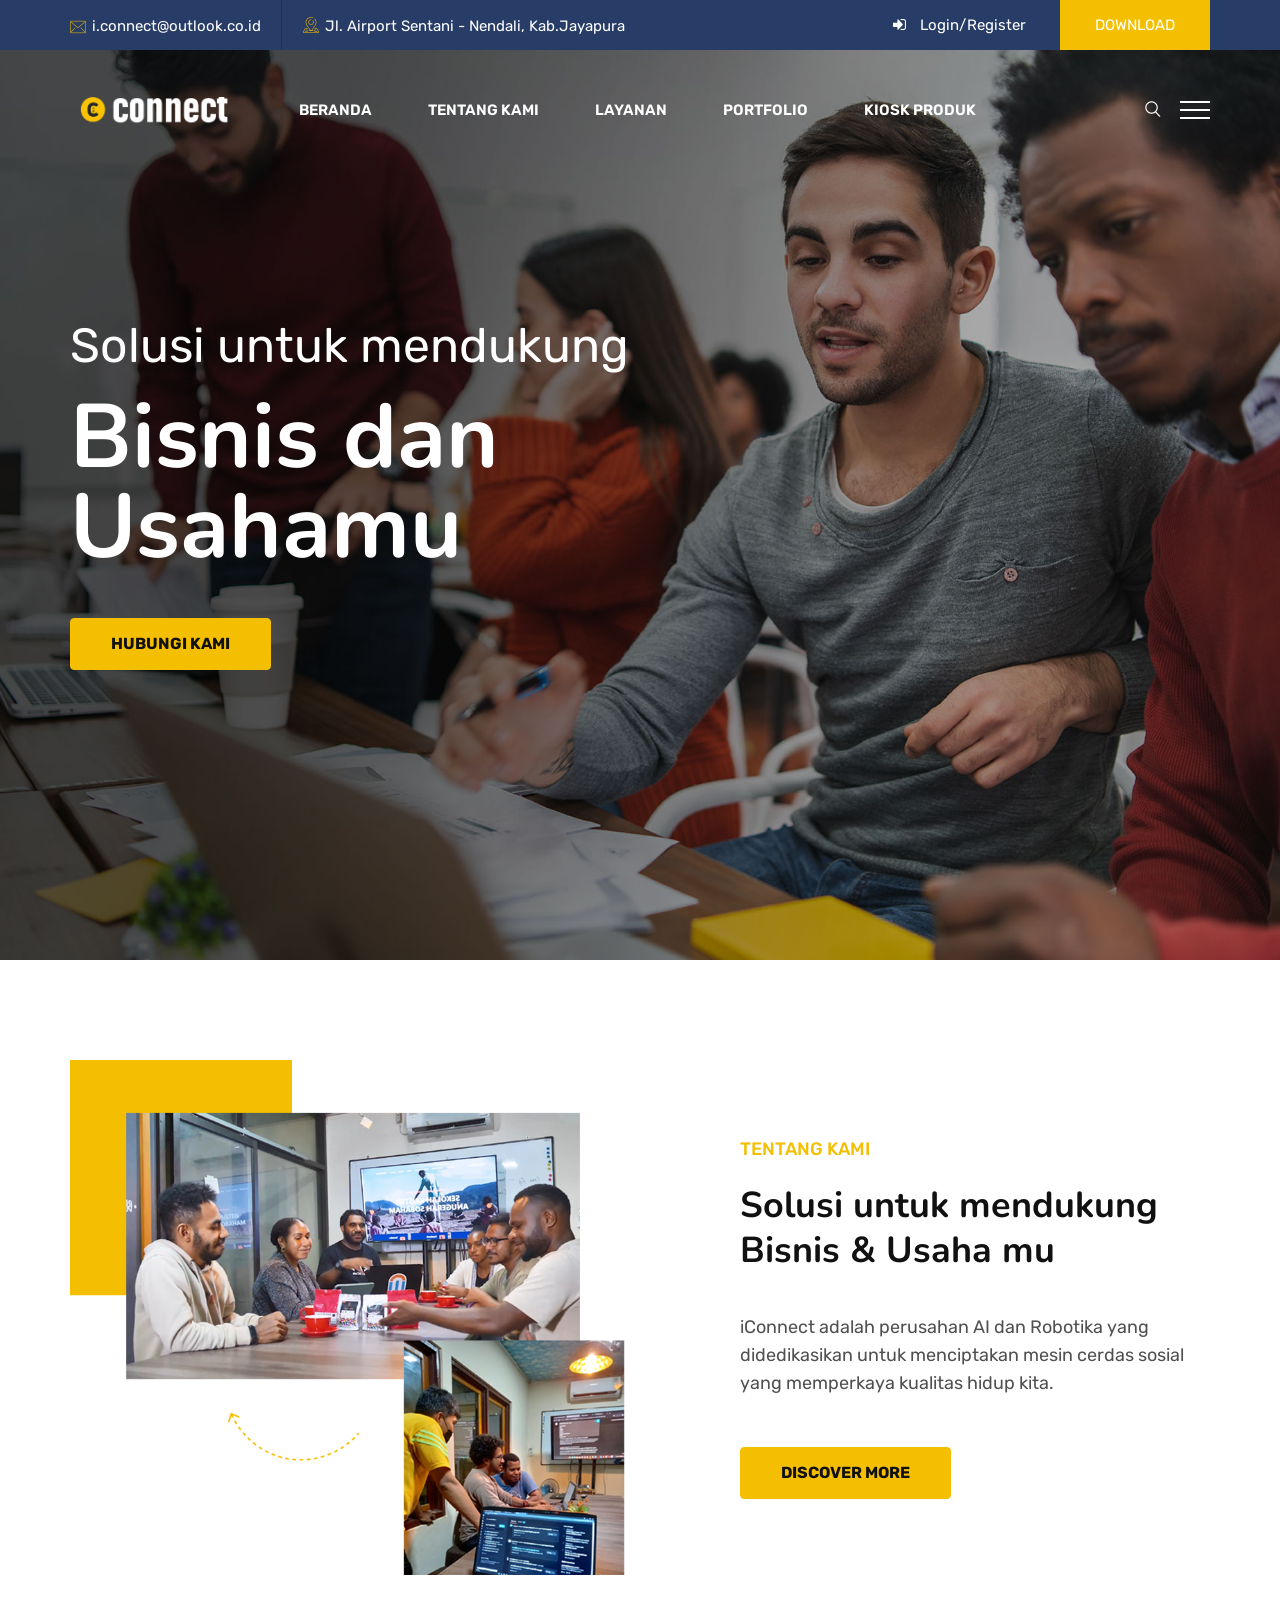
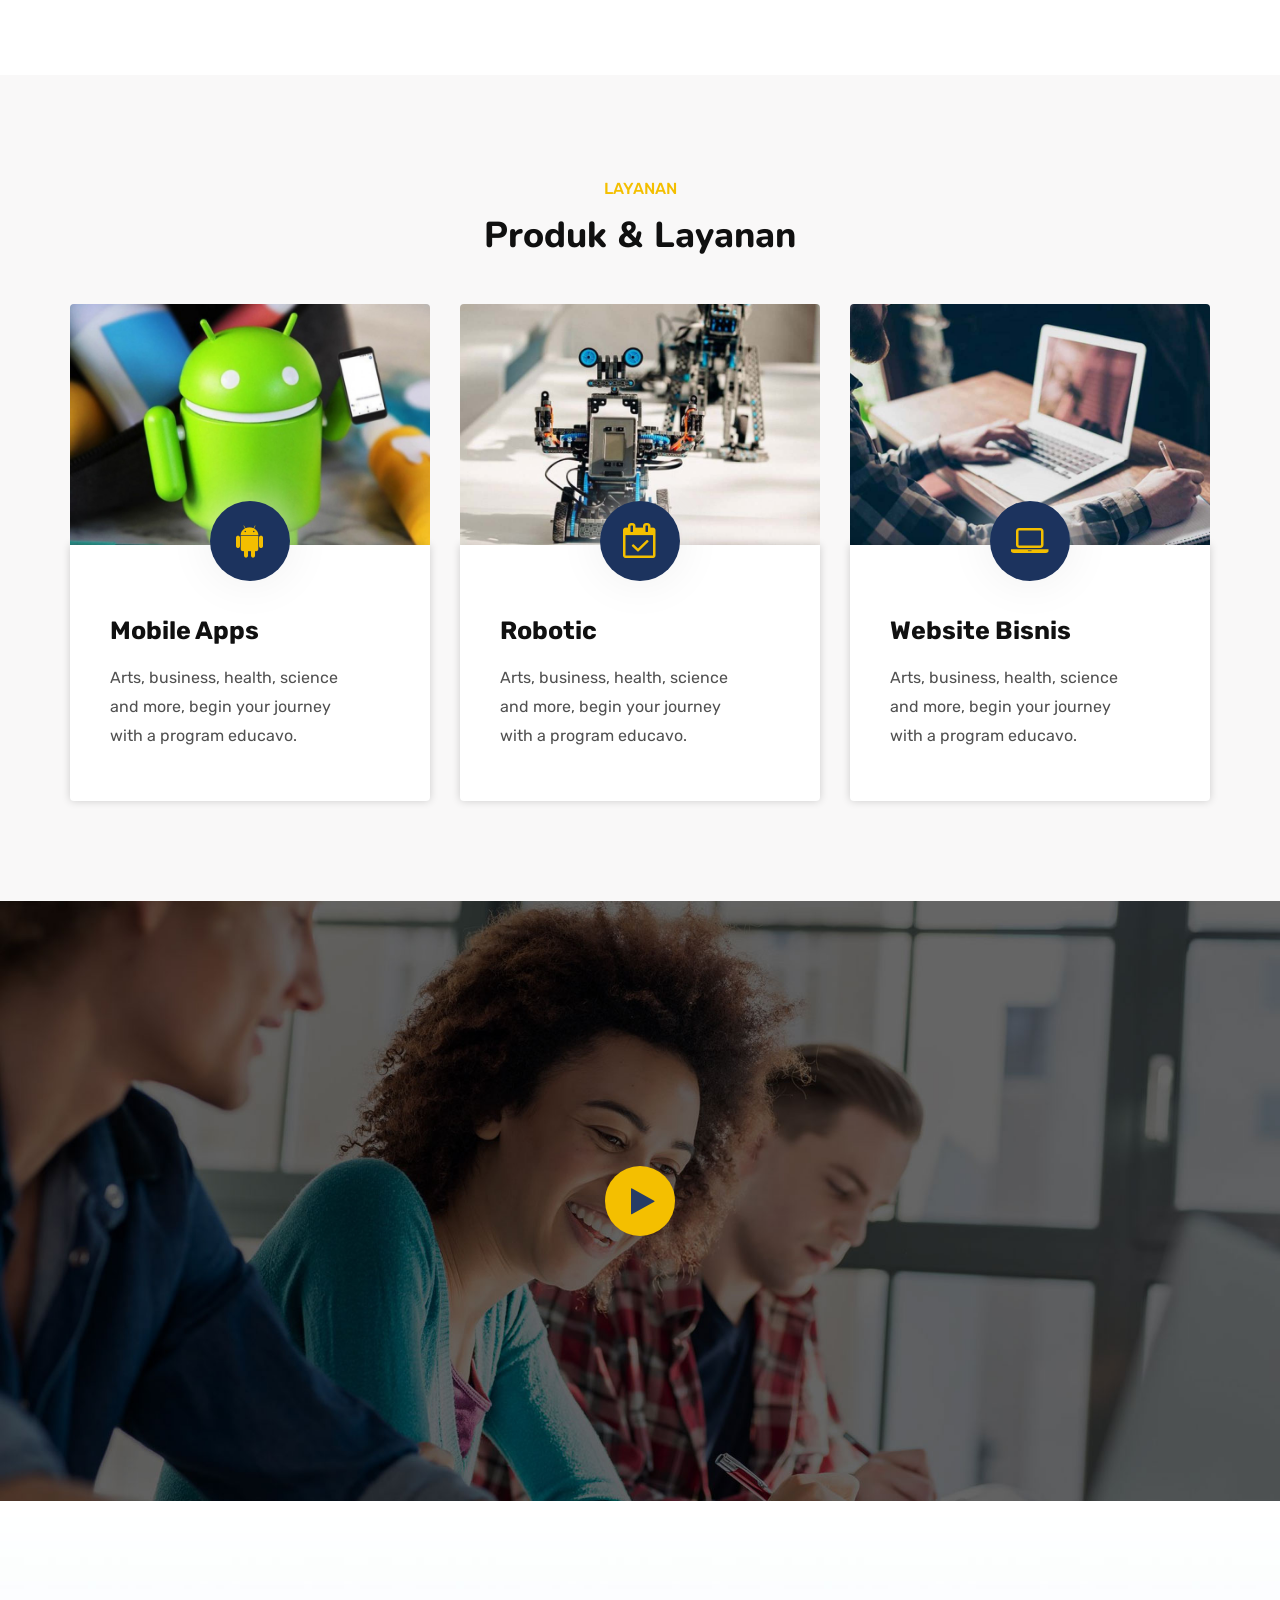
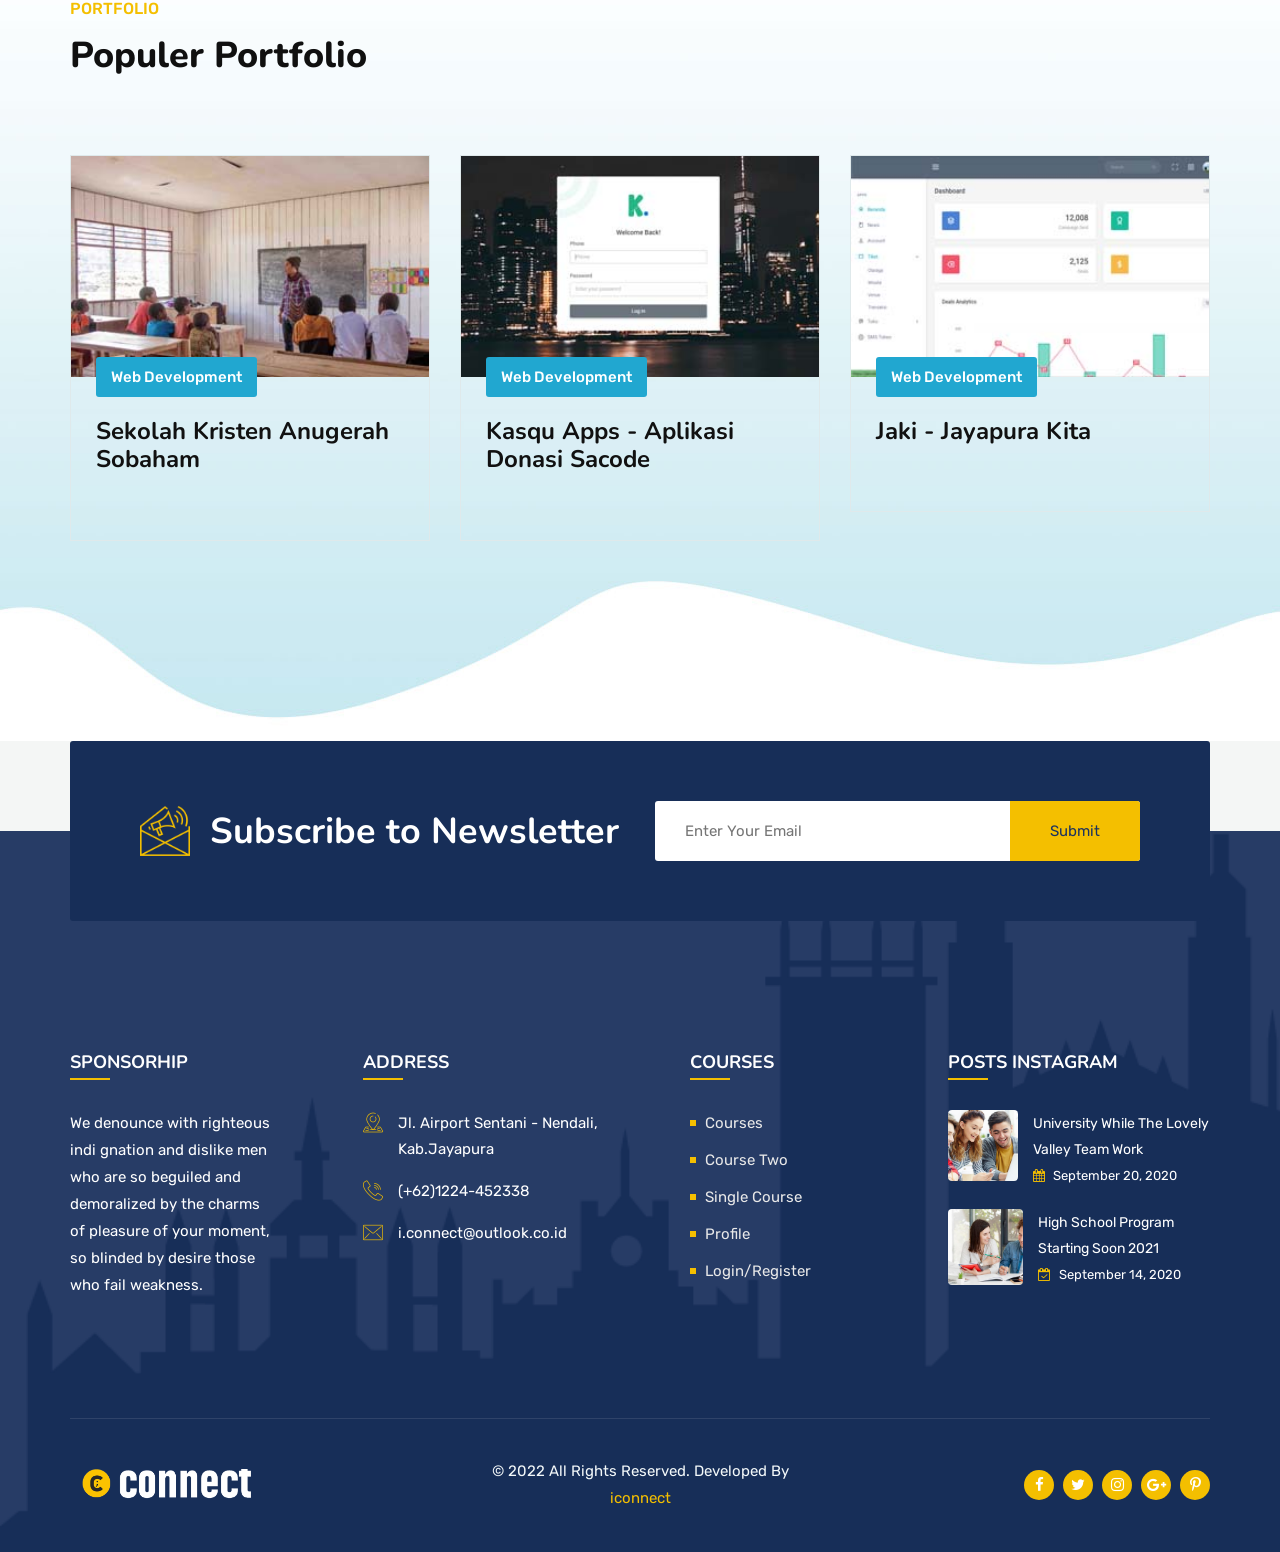
==== commit b47b520d: "update" ====
--- a/index.html
+++ b/index.html
@@ -45,13 +45,13 @@
     <body class="defult-home">
         
         <!--Preloader area start here-->
-        <div id="loader" class="loader orange-color">
+        <!-- <div id="loader" class="loader orange-color">
             <div class="loader-container">
                 <div class='loader-icon'>
                     <img src="assets/images--/iconnect.png" alt="">
                 </div>
             </div>
-        </div>
+        </div> -->
         <!--Preloader area End here--> 
 
 		<!-- Main content Start -->
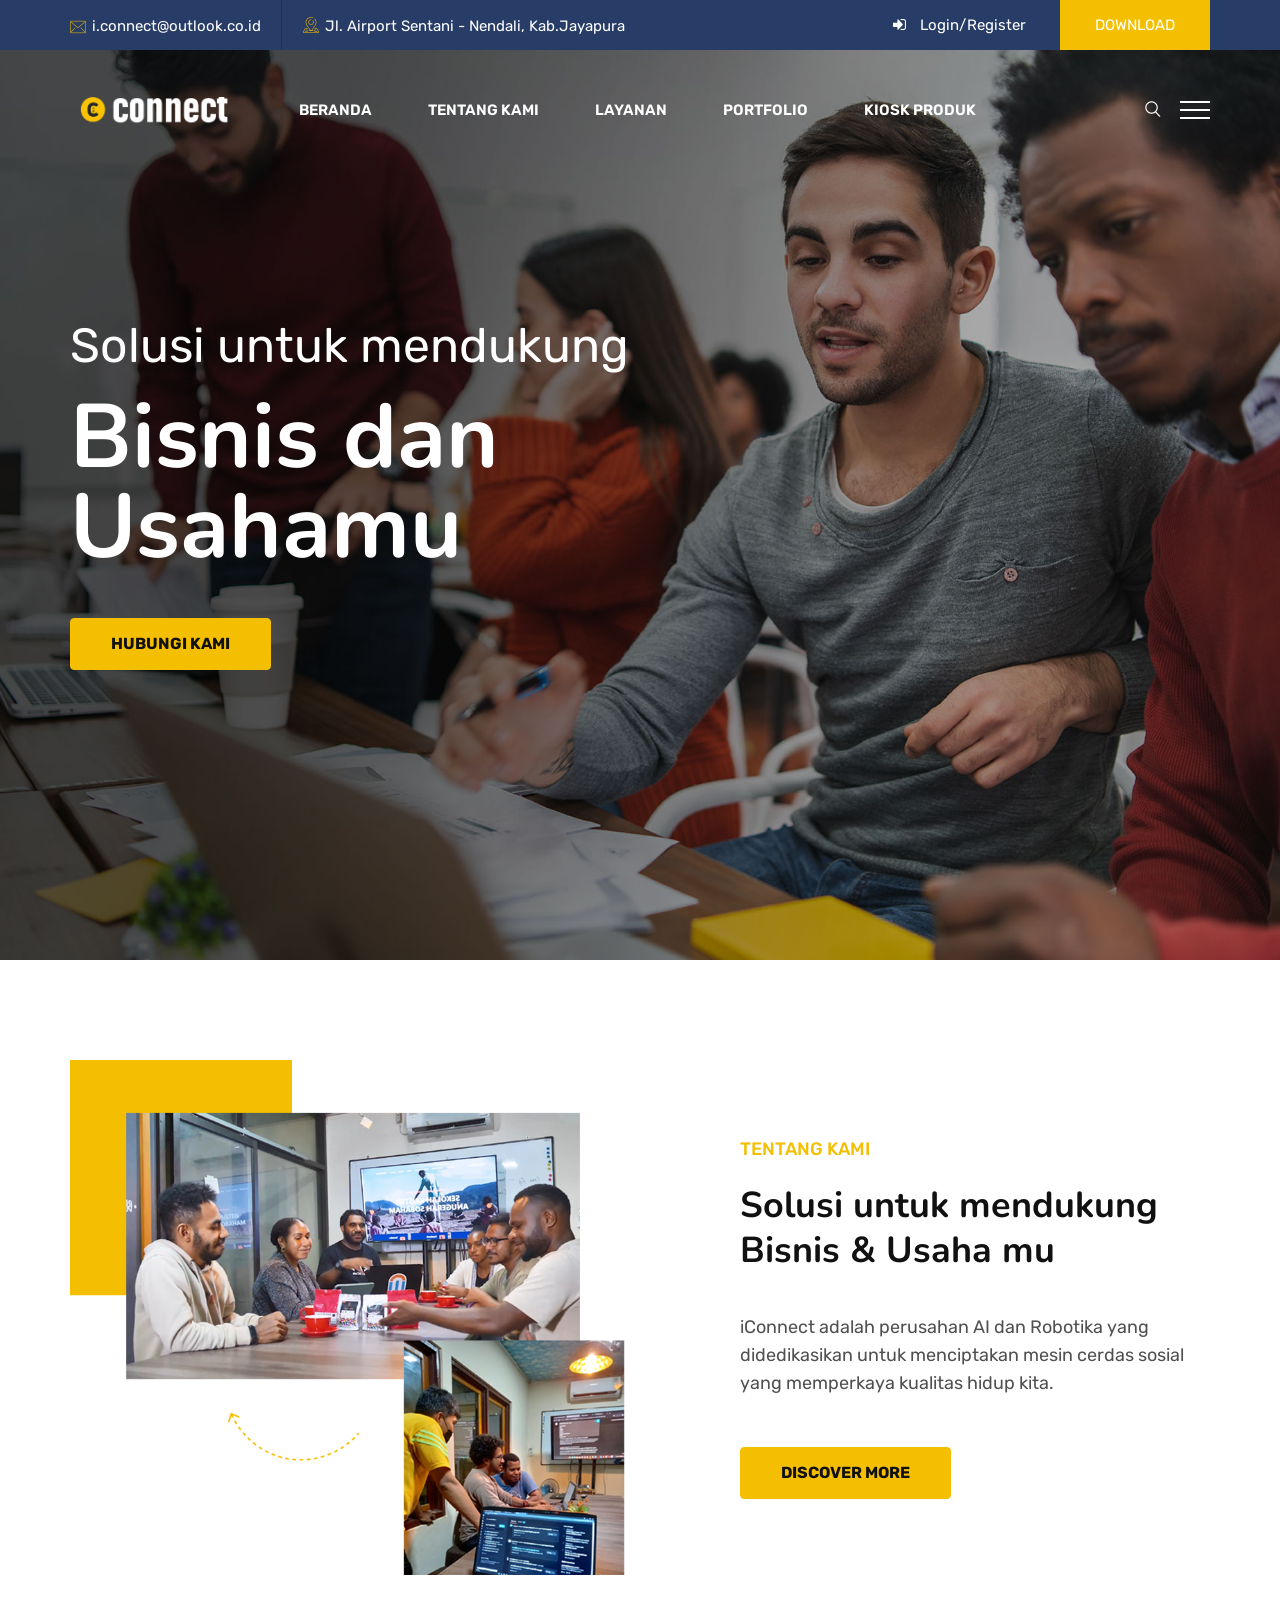
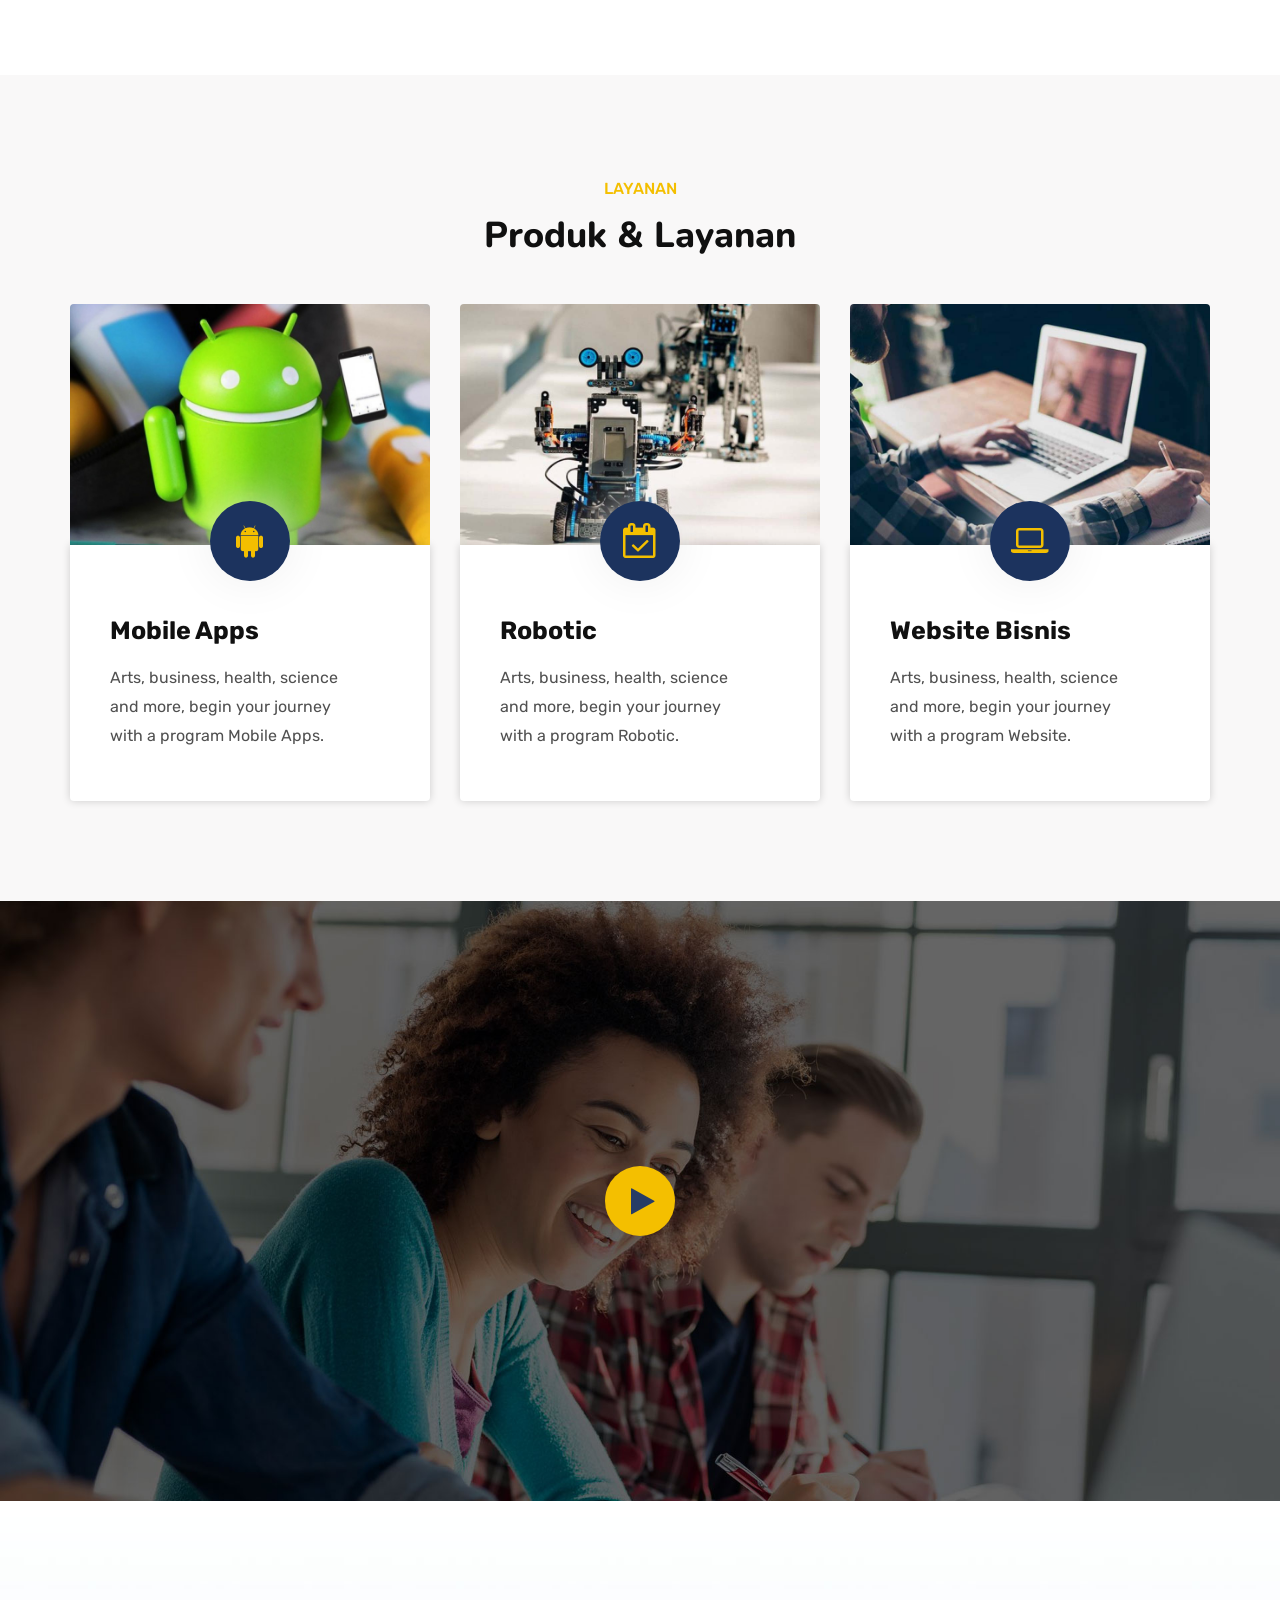
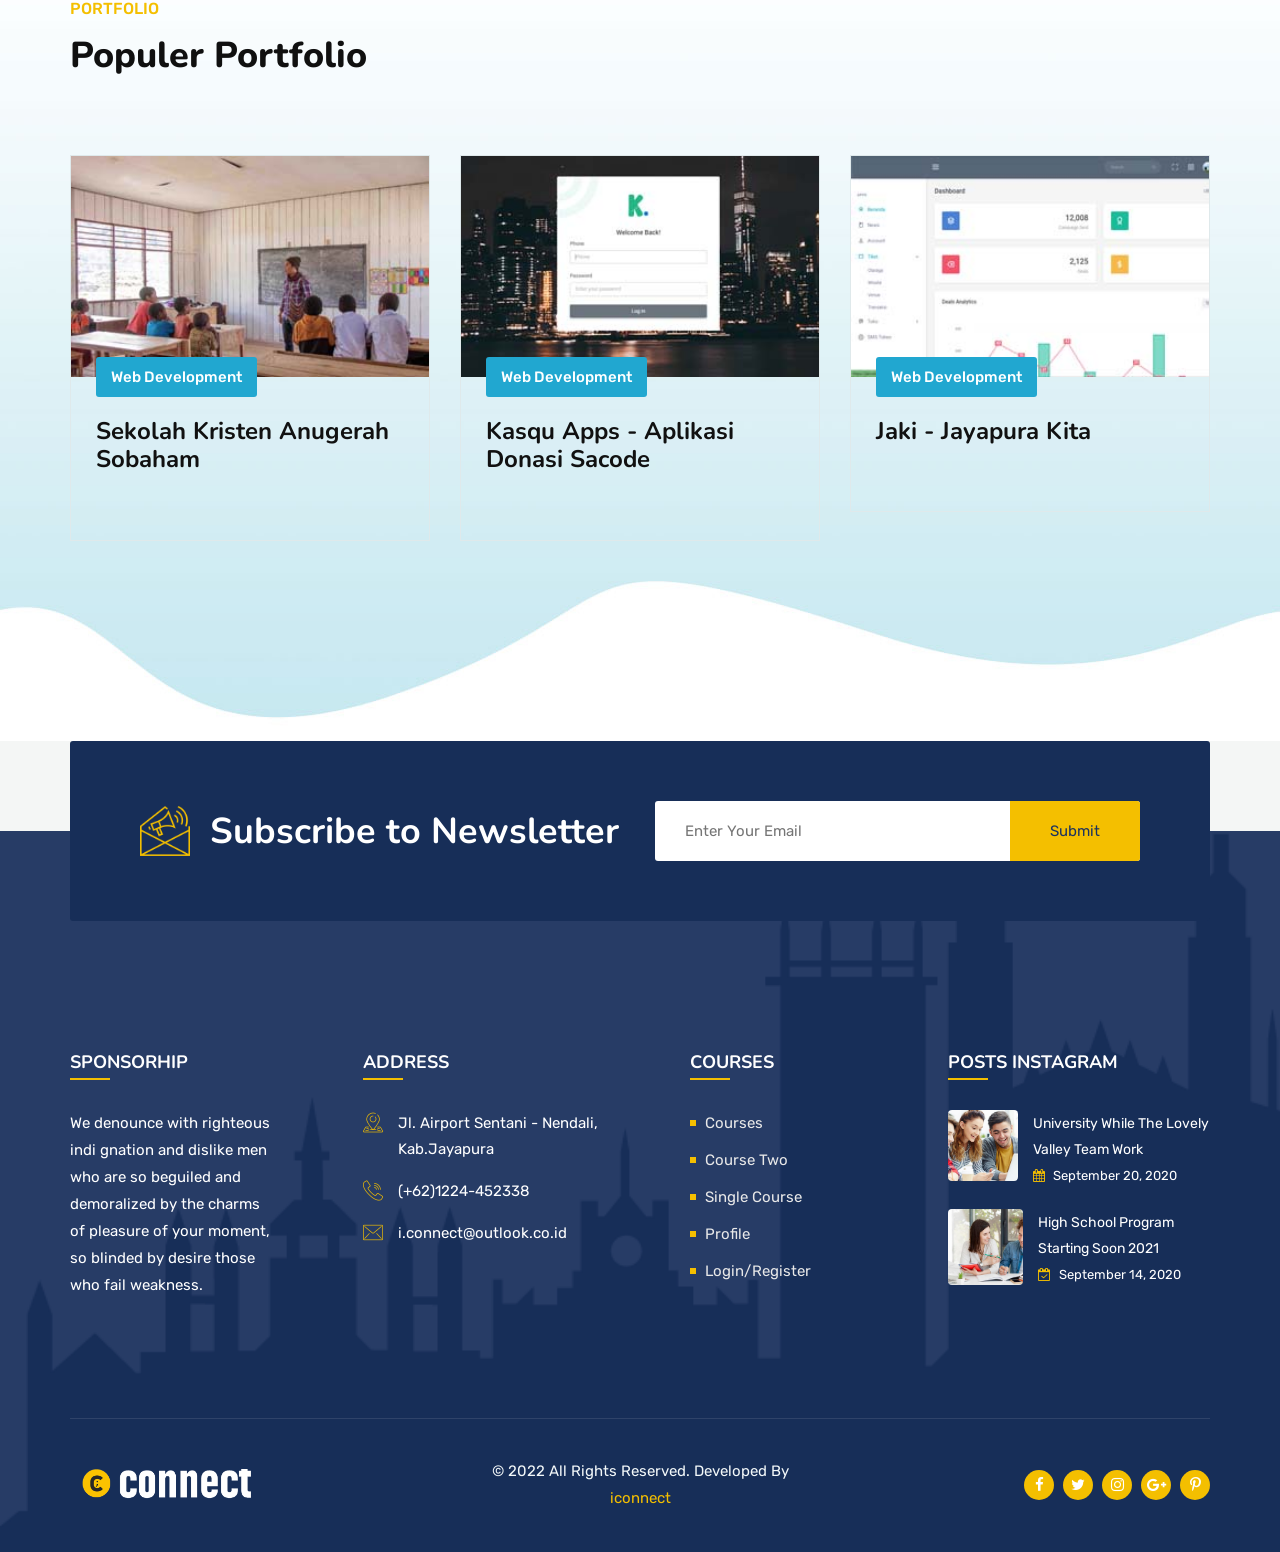
==== commit 5ec5a866: "update" ====
--- a/index.html
+++ b/index.html
@@ -458,7 +458,7 @@
                                            <a href="#">Mobile Apps</a>
                                        </div>
                                        <div class="description">
-                                           <p>Arts, business, health, science and more, begin your journey with a program educavo.</p>
+                                           <p>Arts, business, health, science and more, begin your journey with a program Mobile Apps.</p>
                                        </div>
                                         <!-- <div class="button-bottom">
                                             <div class="button-effect">
@@ -483,7 +483,7 @@
                                            <a href="#">Robotic</a>
                                        </div>
                                        <div class="description">
-                                           <p>Arts, business, health, science and more, begin your journey with a program educavo.</p>
+                                           <p>Arts, business, health, science and more, begin your journey with a program Robotic.</p>
                                        </div>
                                         <!-- <div class="button-bottom">
                                             <div class="button-effect">
@@ -507,7 +507,7 @@
                                            <a href="#">Website Bisnis</a>
                                        </div>
                                        <div class="description">
-                                           <p>Arts, business, health, science and more, begin your journey with a program educavo.</p>
+                                           <p>Arts, business, health, science and more, begin your journey with a program Website.</p>
                                        </div>
                                         <!-- <div class="button-bottom">
                                             <div class="button-effect">
@@ -714,18 +714,18 @@
                                     </div> -->
                                 </div>
                             </div>
-                            <div class="courses-item">
+                            <!-- <div class="courses-item">
                                 <div class="img-part">
                                     <img src="assets/images/courses/10.jpg" alt="">
                                 </div>
                                 <div class="content-part">
                                     <span><a class="categories" href="#">Web Development</a></span>
-                                    <!-- <ul class="meta-part">
+                                    <ul class="meta-part">
                                         <li class="user"><i class="fa fa-user"></i> 245</li>
                                         <li><span class="price">$55.00</span></li>
-                                    </ul> -->
+                                    </ul>
                                     <h3 class="title"><a href="course-single.html">Introduction to Quantitativ and Qualitative.</a></h3>
-                                    <!-- <div class="bottom-part">
+                                    <div class="bottom-part">
                                         <div class="info-meta">
                                             <ul>                                                
                                                 <li class="ratings">
@@ -739,9 +739,9 @@
                                         <div class="btn-part">
                                             <a href="#">Apply Now<i class="flaticon-right-arrow"></i></a>
                                         </div>
-                                    </div> -->
-                                </div>
-                            </div>
+                                    </div>
+                                </div>
+                            </div> -->
                         </div>
                         <!-- <div class="view-all-btn text-center pt-50 mb-60 md-pt-30 md-mb-30">Start Learning With Our Online Courses. <a class="title-color" href="#">View All Courses <i class="flaticon-right-arrow ml-5 body-color"></i></a></div> -->
                     </div>
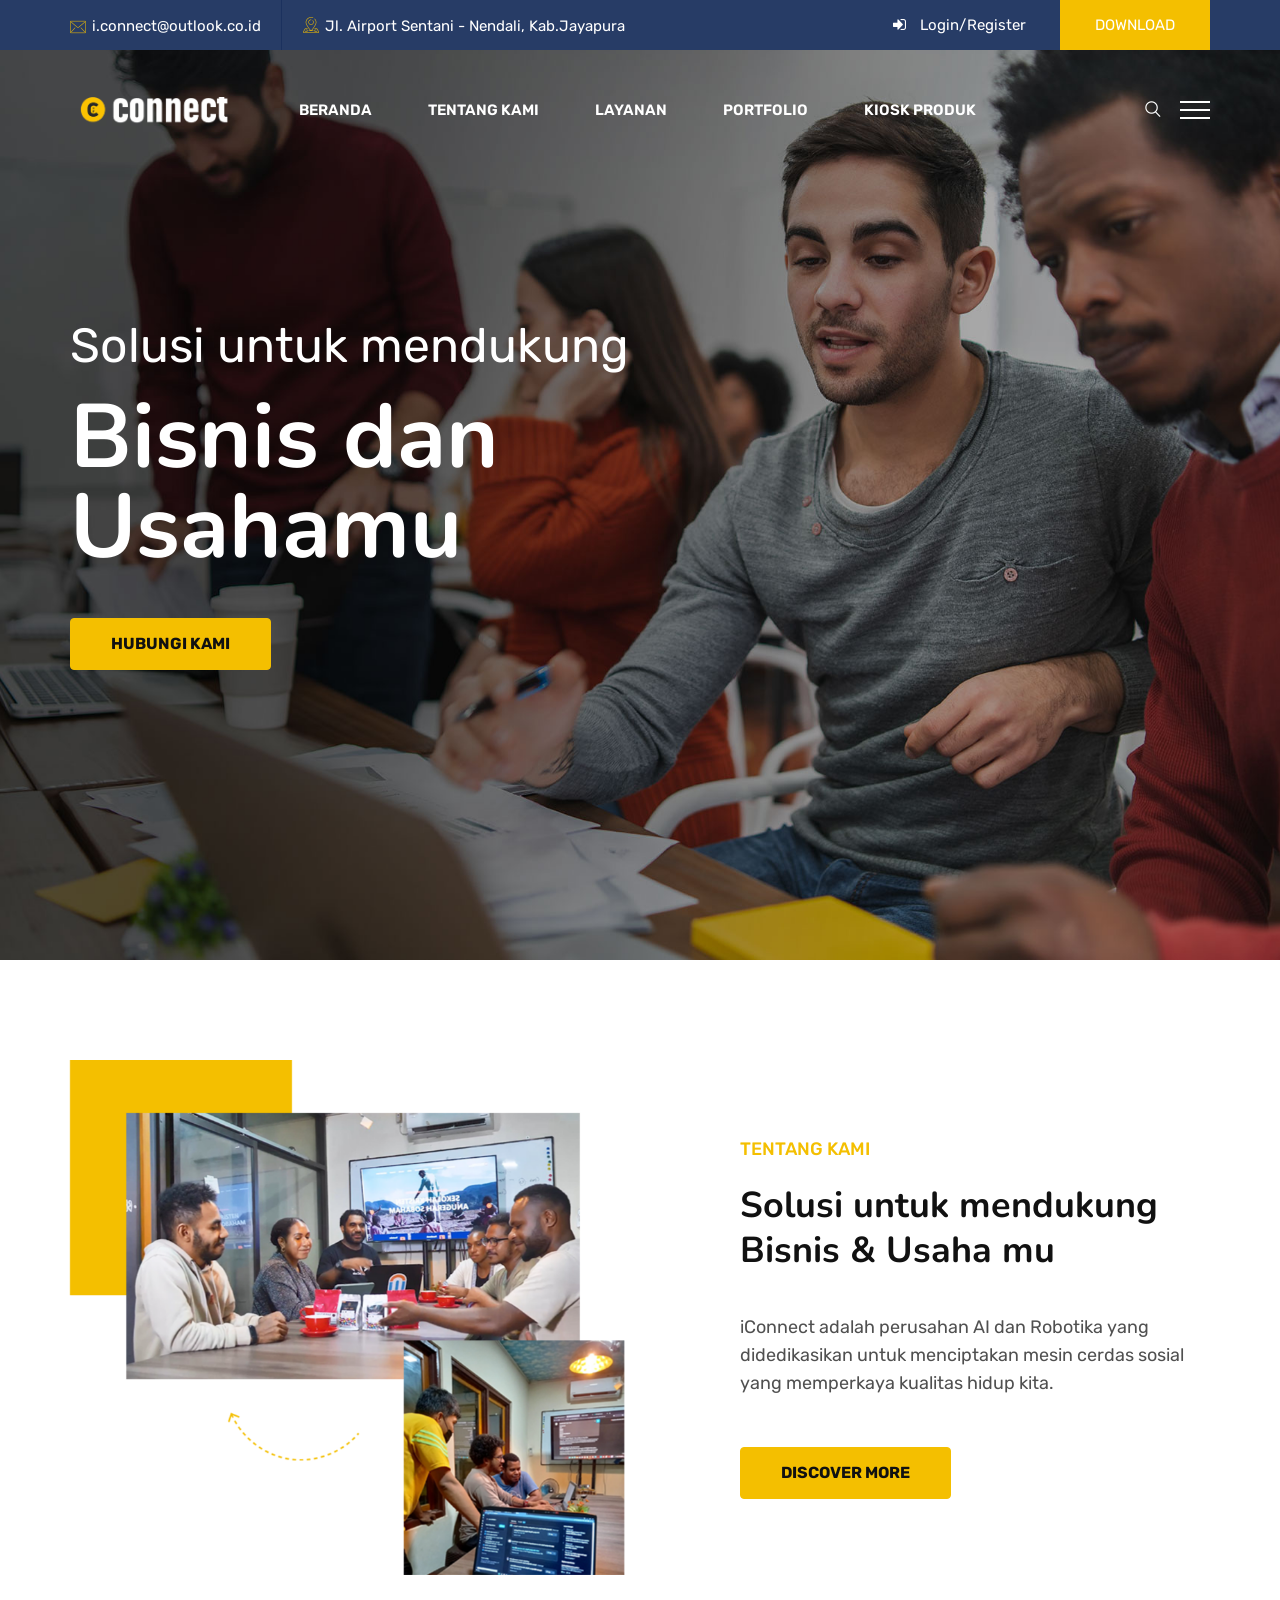
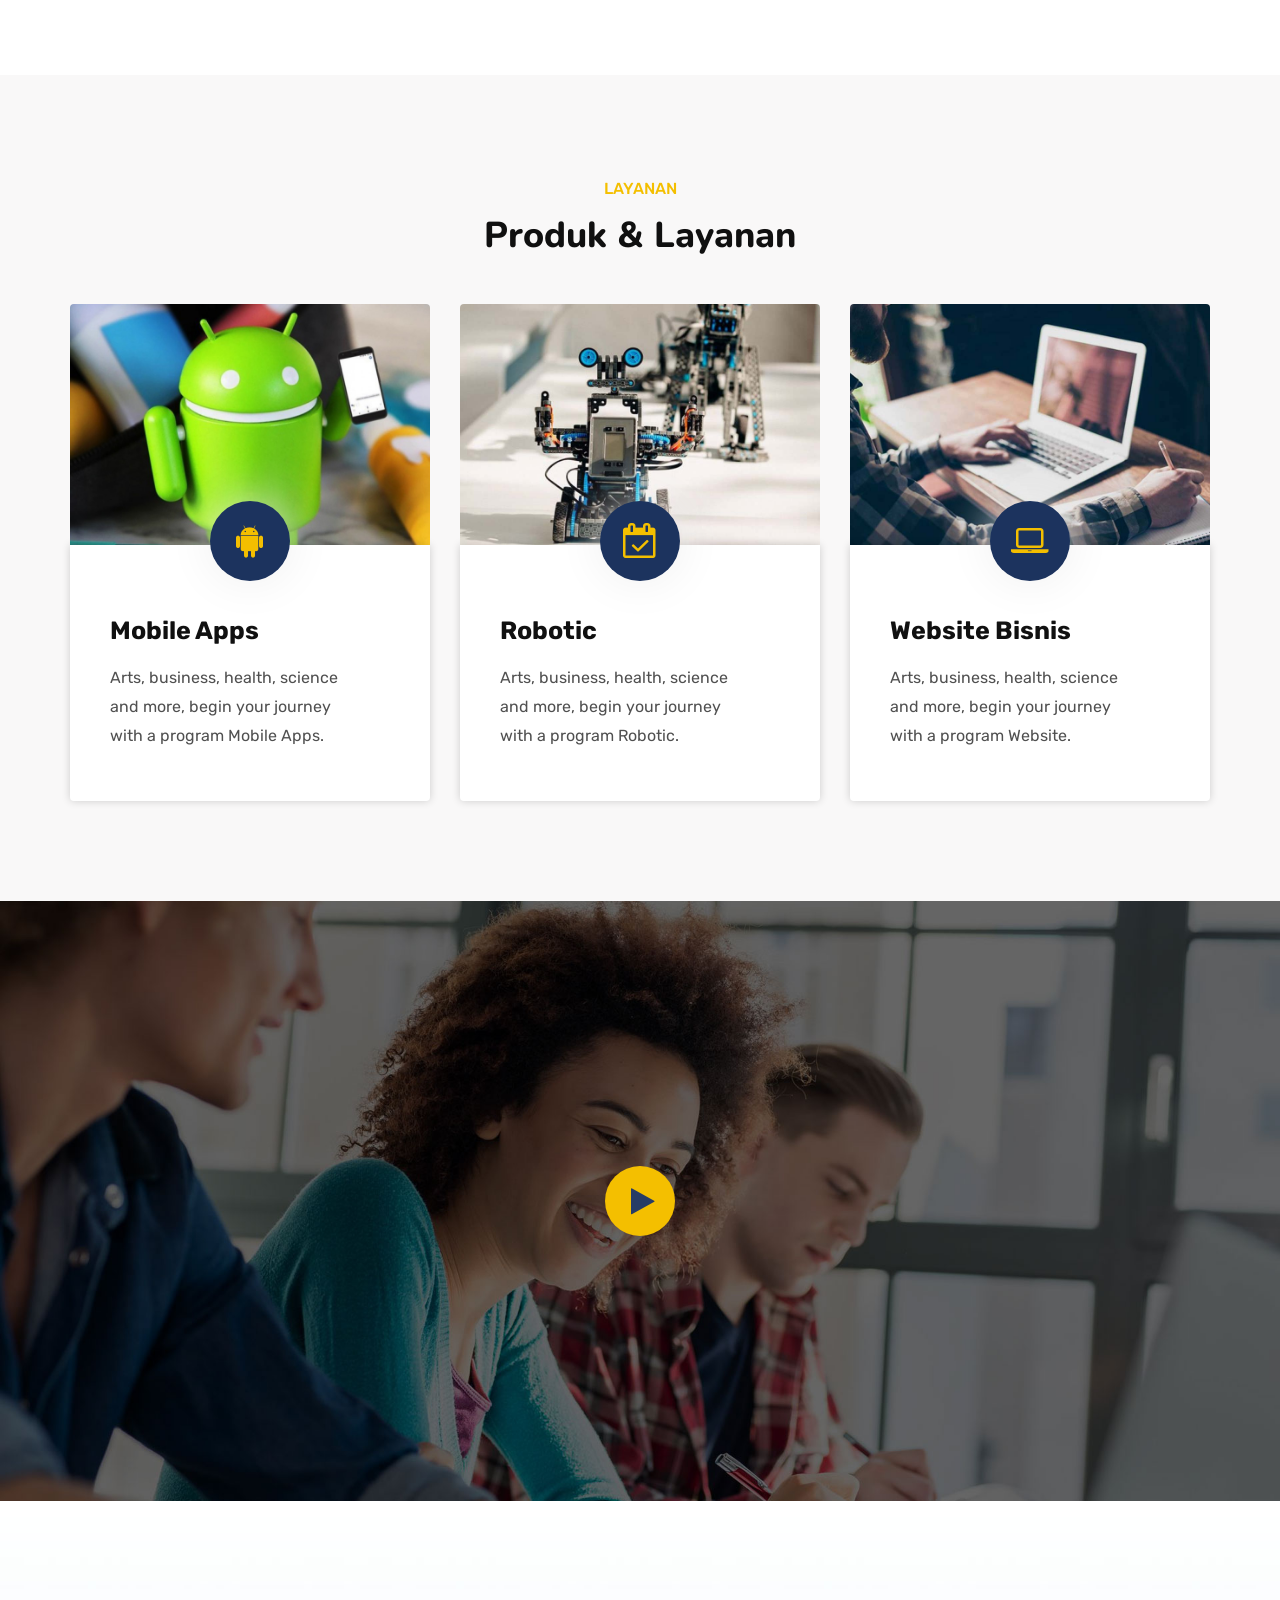
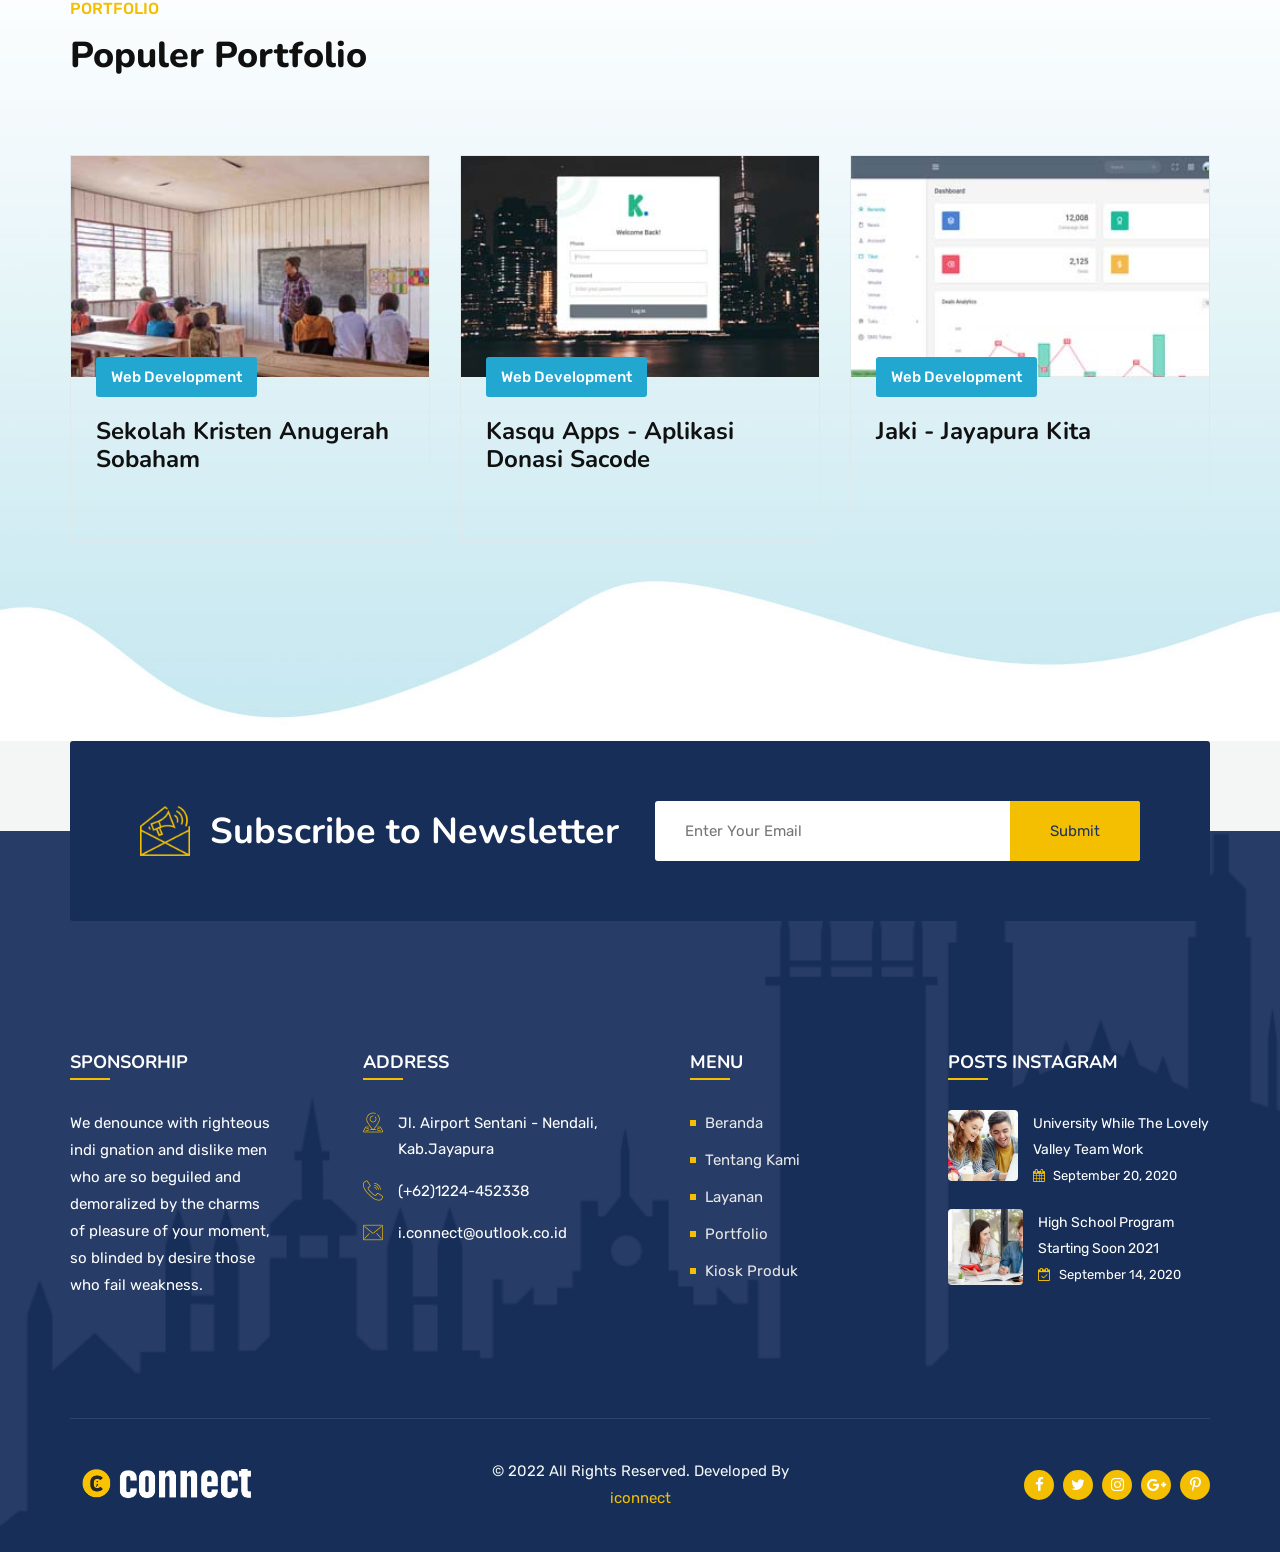
==== commit 8a87b0d8: "update" ====
--- a/index.html
+++ b/index.html
@@ -812,13 +812,13 @@
                             </ul>
                         </div>
                         <div class="col-lg-3 col-md-12 col-sm-12 pl-50 md-pl-15 footer-widget md-mb-50">
-                            <h3 class="widget-title">Courses</h3>
+                            <h3 class="widget-title">Menu</h3>
                             <ul class="site-map">
-                                <li><a href="#">Courses</a></li>
-                                <li><a href="#">Course Two</a></li>
-                                <li><a href="#">Single Course</a></li>
-                                <li><a href="#">Profile</a></li>
-                                <li><a href="#">Login/Register</a></li>
+                                <li><a href="#beranda">Beranda</a></li>
+                                <li><a href="#tentang_kami">Tentang Kami</a></li>
+                                <li><a href="#layanan">Layanan</a></li>
+                                <li><a href="#portfolio">Portfolio</a></li>
+                                <li><a href="#">Kiosk Produk</a></li>
                             </ul>
                         </div>
                         <div class="col-lg-3 col-md-12 col-sm-12 footer-widget">
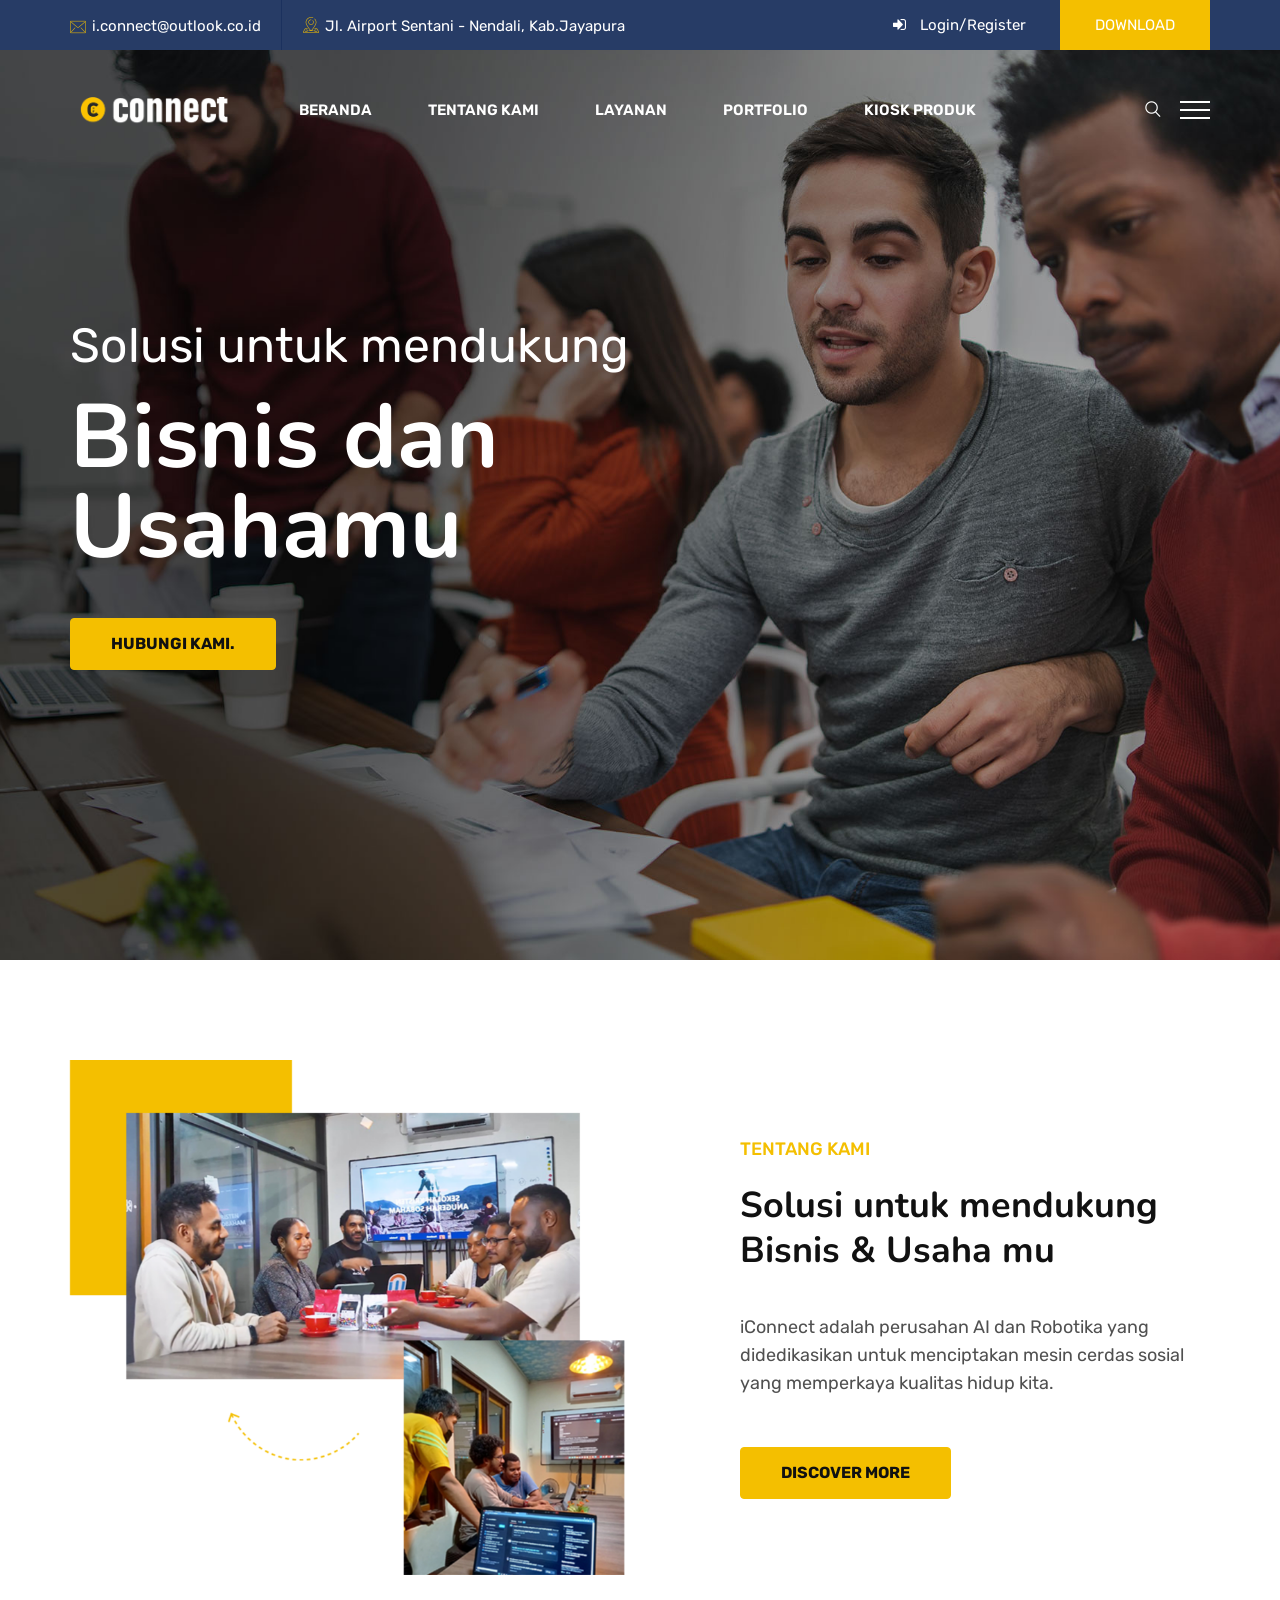
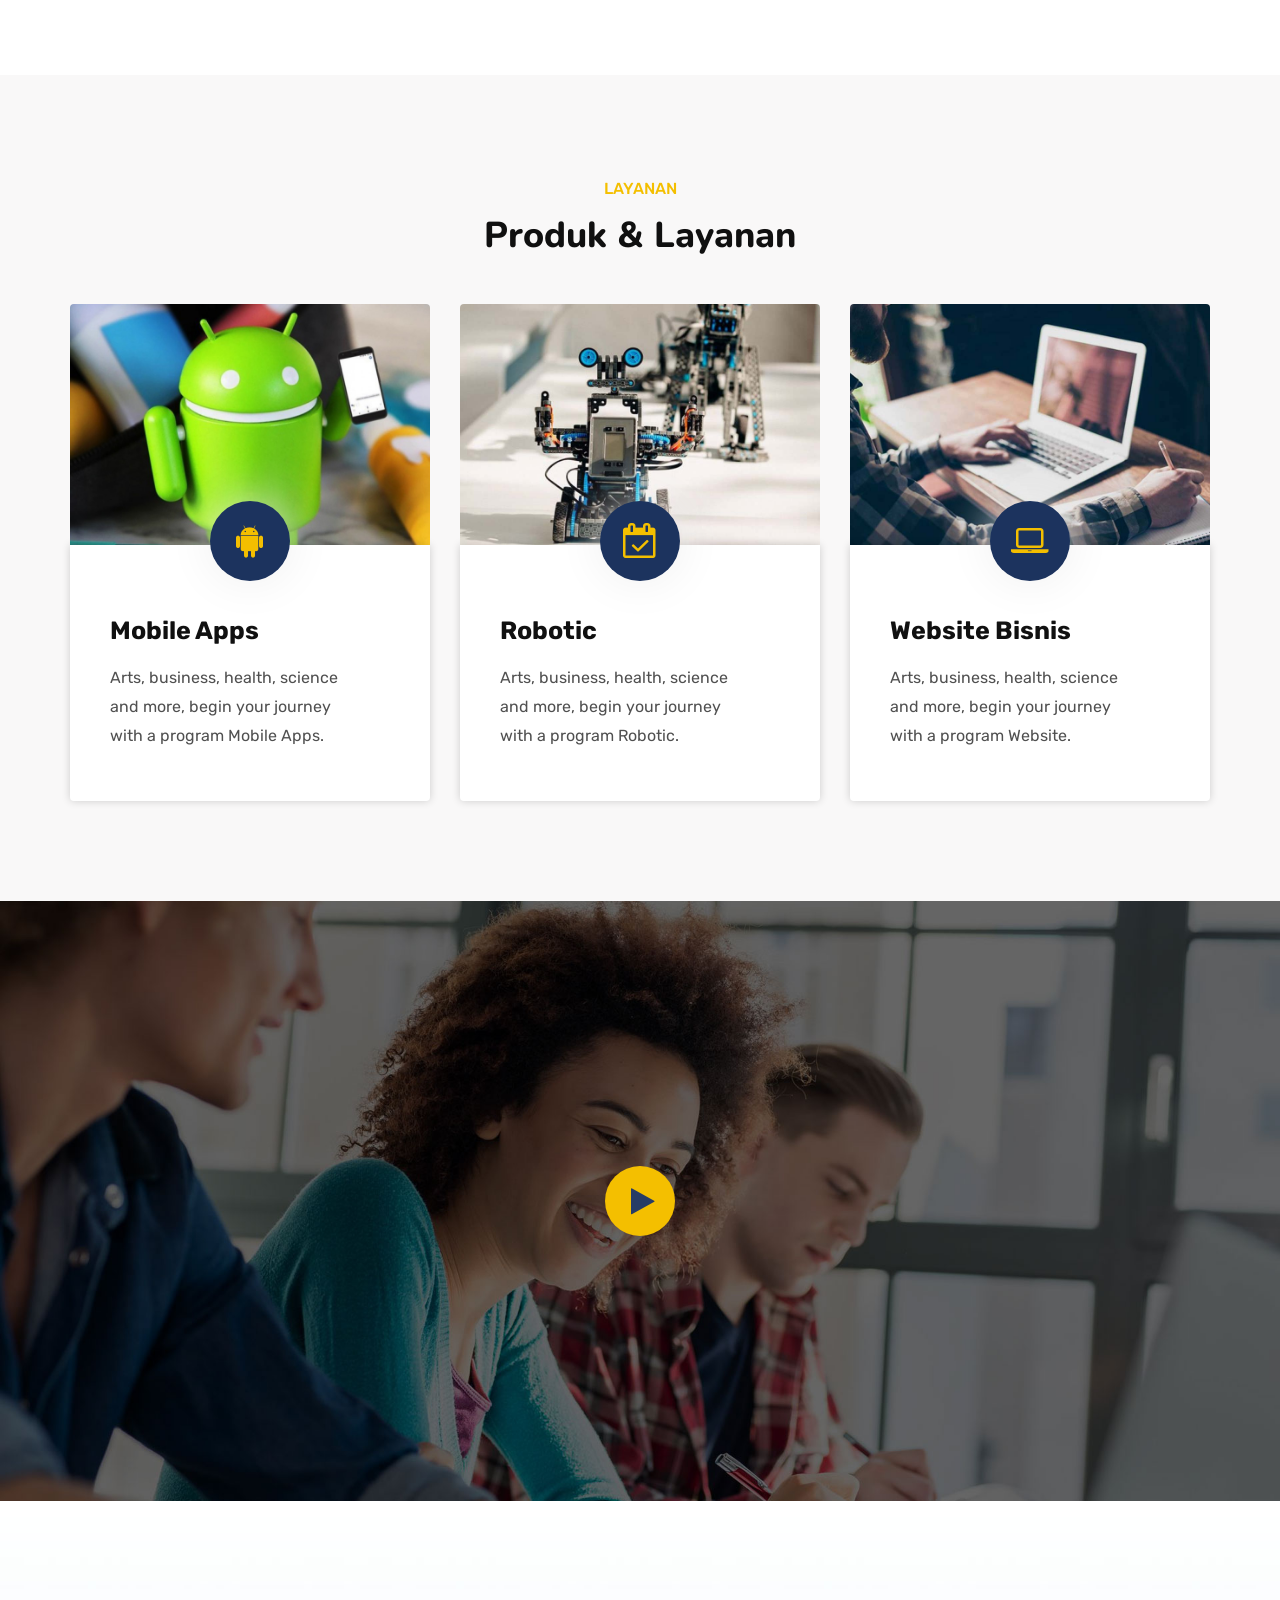
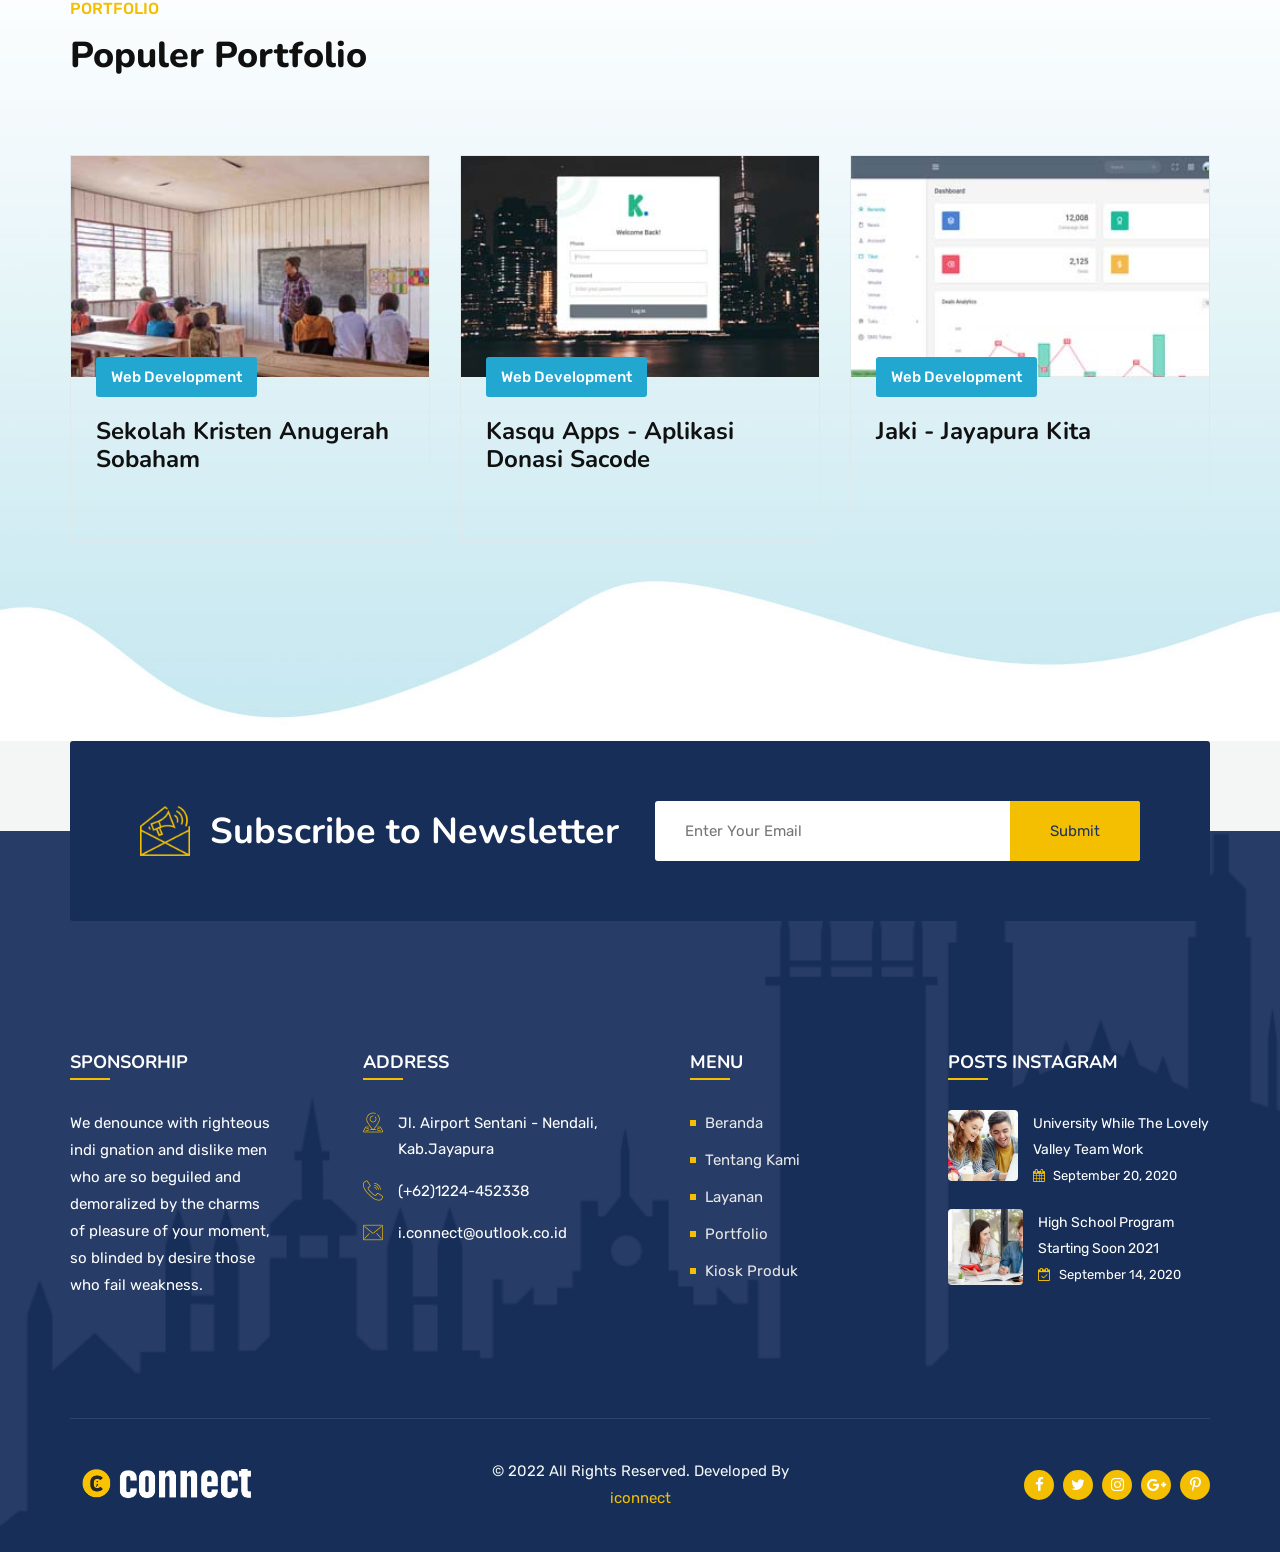
==== commit 5f3becb6: "test" ====
--- a/index.html
+++ b/index.html
@@ -349,7 +349,7 @@
                              <div class="sl-sub-title wow bounceInLeft" data-wow-delay="300ms" data-wow-duration="2000ms">Solusi untuk mendukung</div>
                              <h1 class="sl-title wow fadeInRight" data-wow-delay="600ms" data-wow-duration="2000ms">Bisnis dan Usahamu</h1>
                              <div class="sl-btn wow fadeInUp" data-wow-delay="900ms" data-wow-duration="2000ms">
-                                 <a class="readon yellow-btn" href="https://api.whatsapp.com/send?phone=081224452338">Hubungi Kami</a>
+                                 <a class="readon yellow-btn" href="https://api.whatsapp.com/send?phone=081224452338">Hubungi Kami.</a>
                              </div>
                         </div>
                     </div>
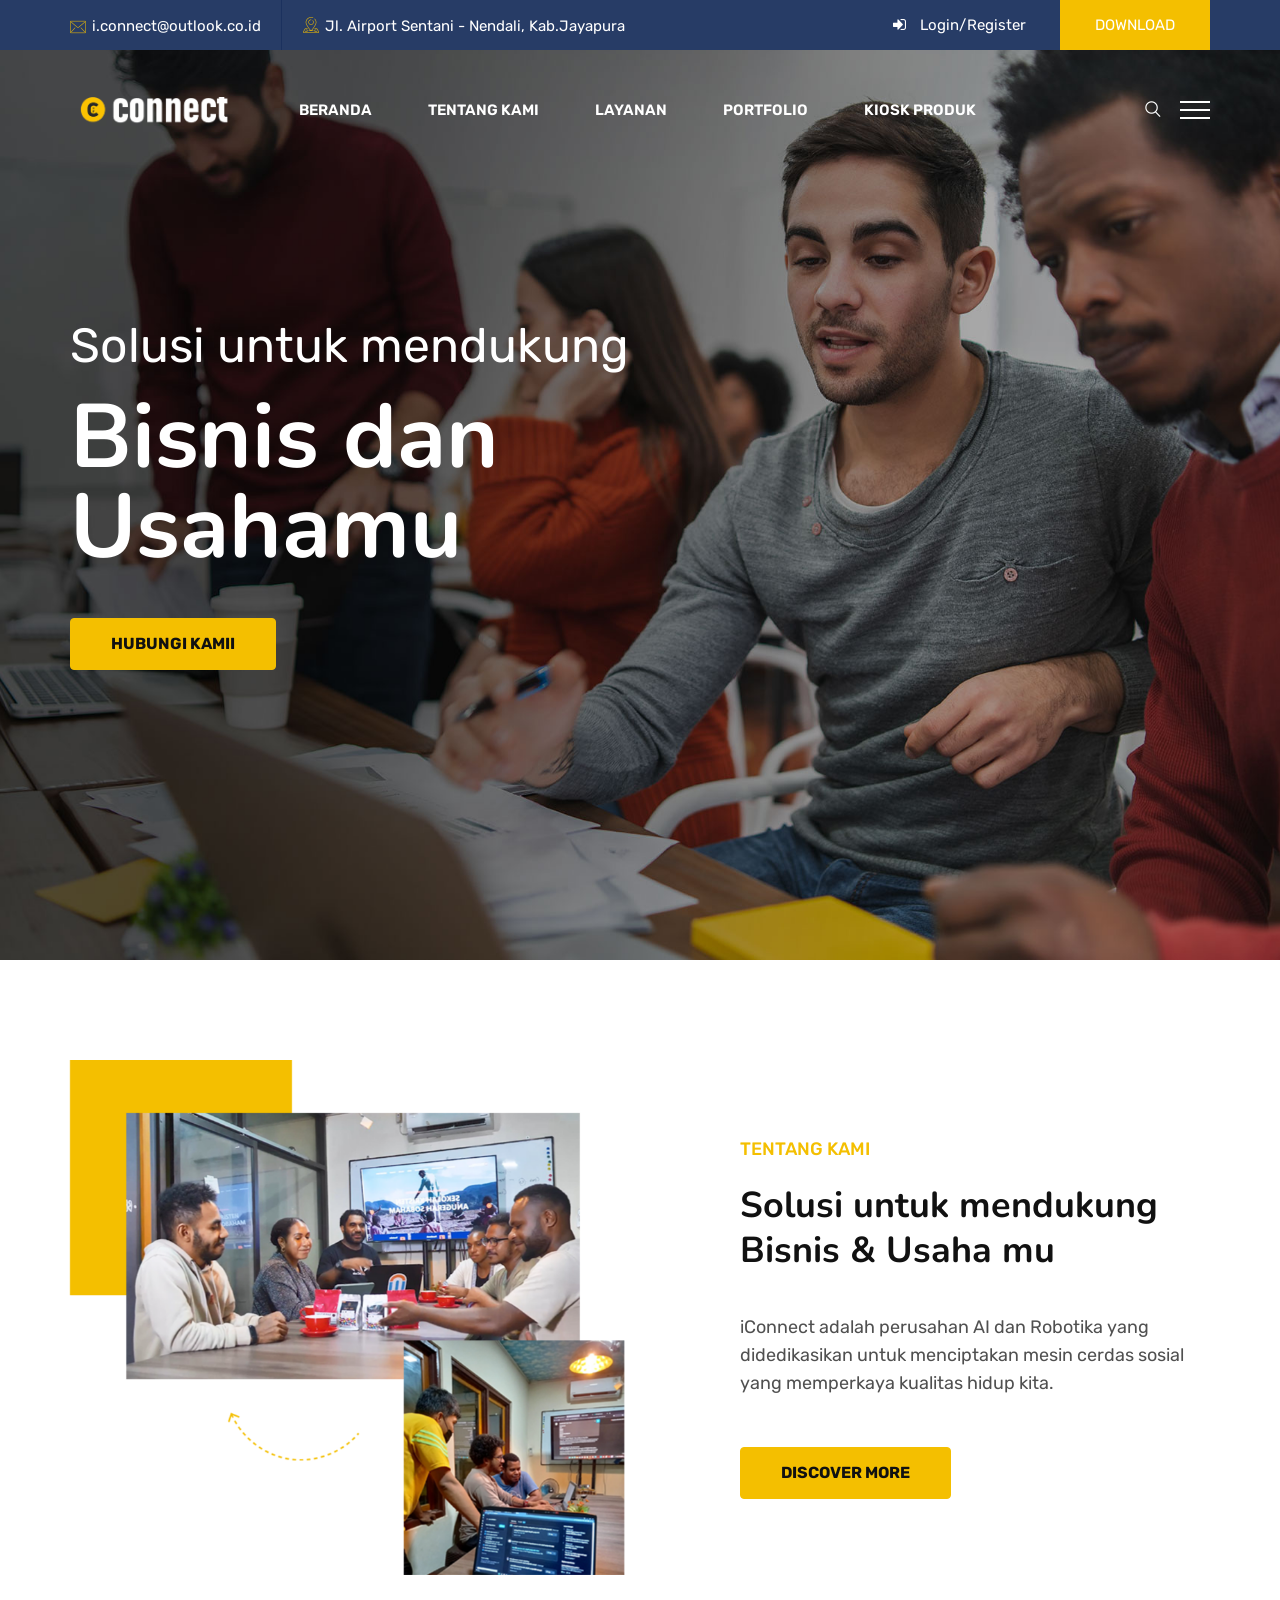
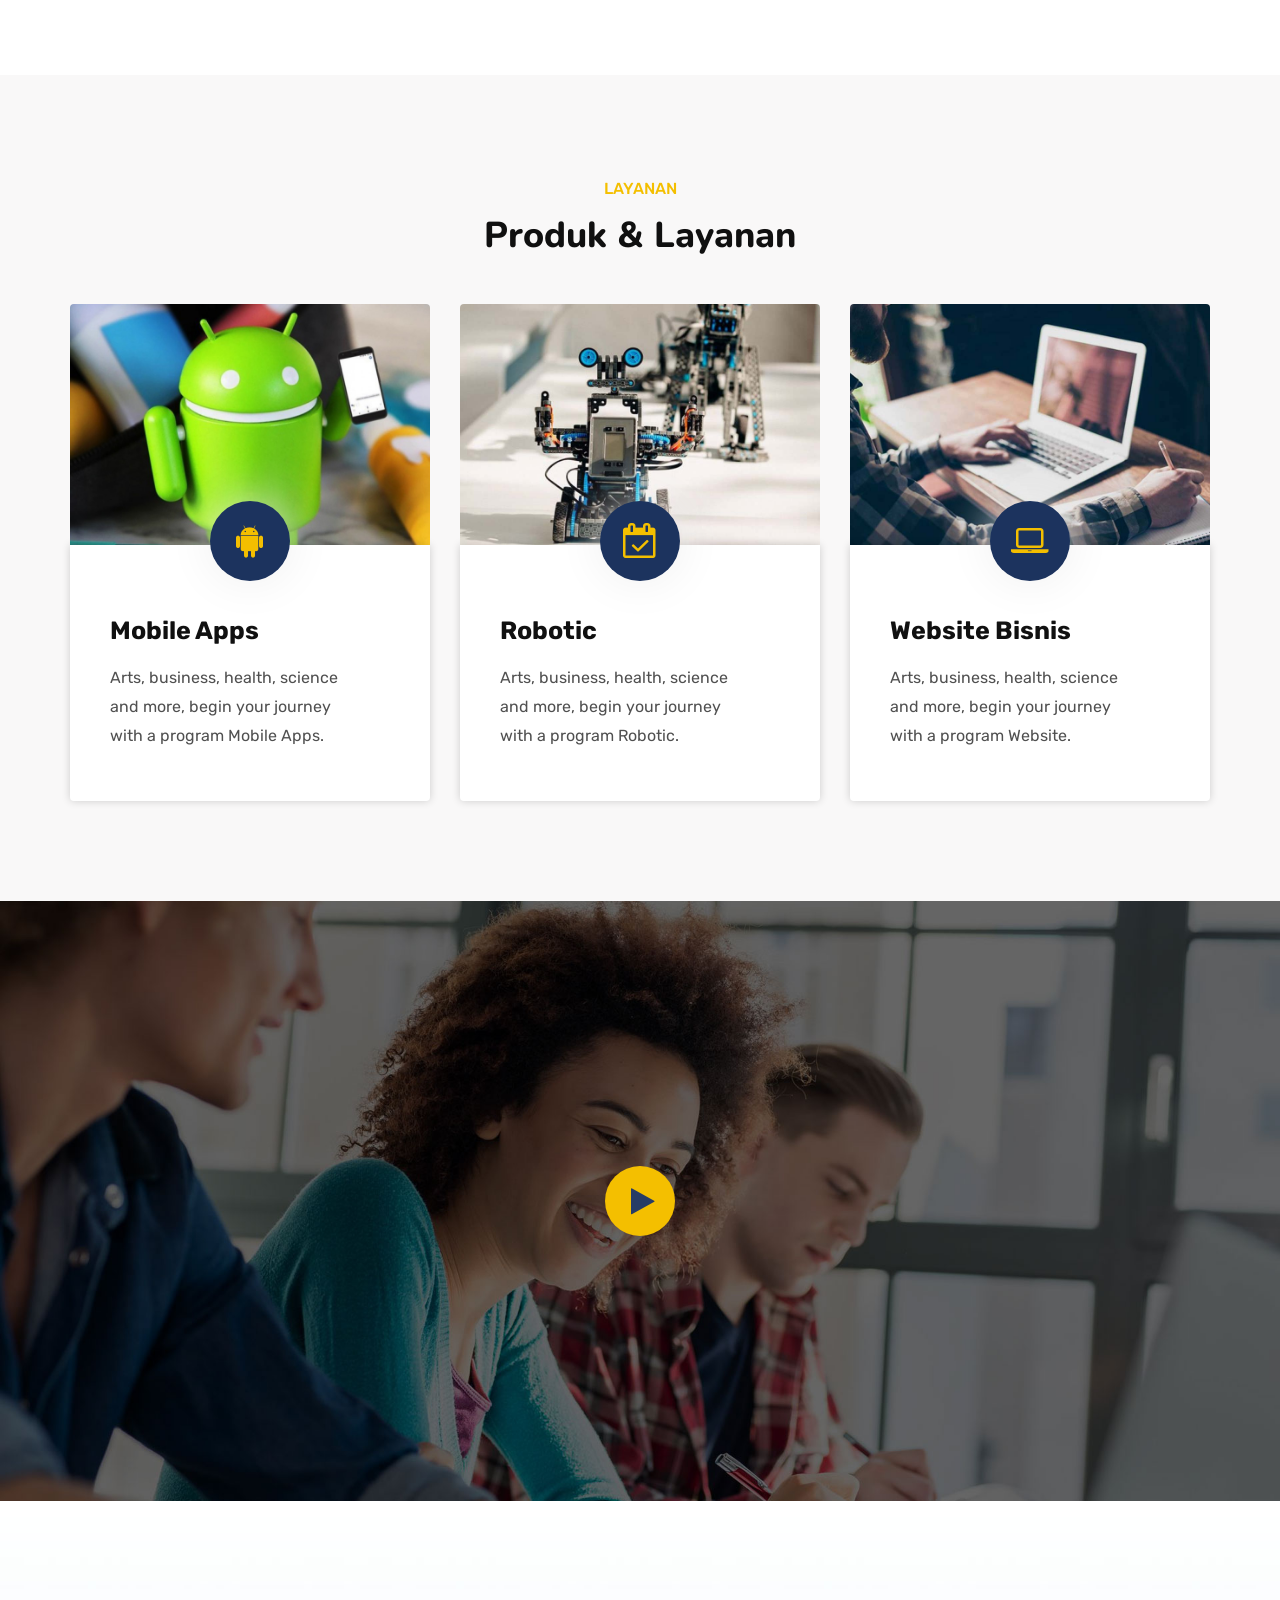
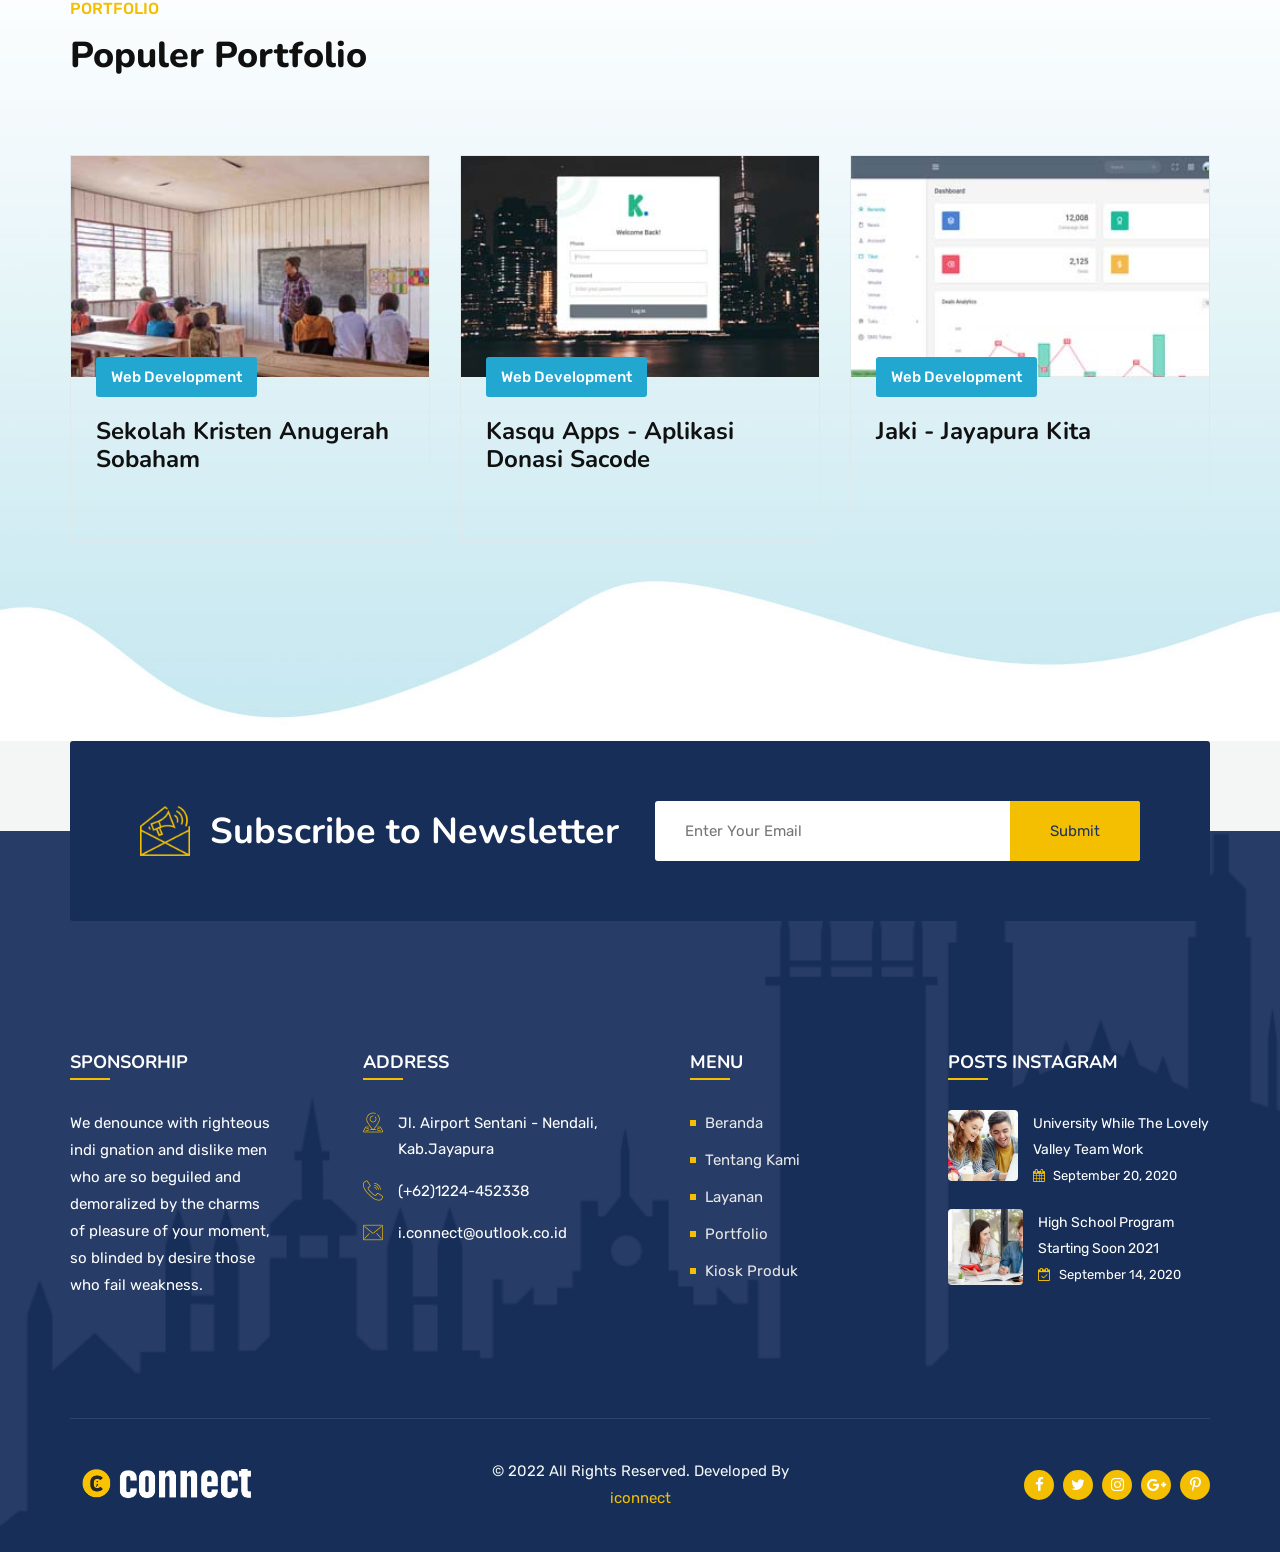
==== commit ce156447: "phone" ====
--- a/index.html
+++ b/index.html
@@ -349,7 +349,7 @@
                              <div class="sl-sub-title wow bounceInLeft" data-wow-delay="300ms" data-wow-duration="2000ms">Solusi untuk mendukung</div>
                              <h1 class="sl-title wow fadeInRight" data-wow-delay="600ms" data-wow-duration="2000ms">Bisnis dan Usahamu</h1>
                              <div class="sl-btn wow fadeInUp" data-wow-delay="900ms" data-wow-duration="2000ms">
-                                 <a class="readon yellow-btn" href="https://api.whatsapp.com/send?phone=081224452338">Hubungi Kami.</a>
+                                 <a class="readon yellow-btn" href="https://api.whatsapp.com/send?phone=+6281224452338">Hubungi Kamii</a>
                              </div>
                         </div>
                     </div>
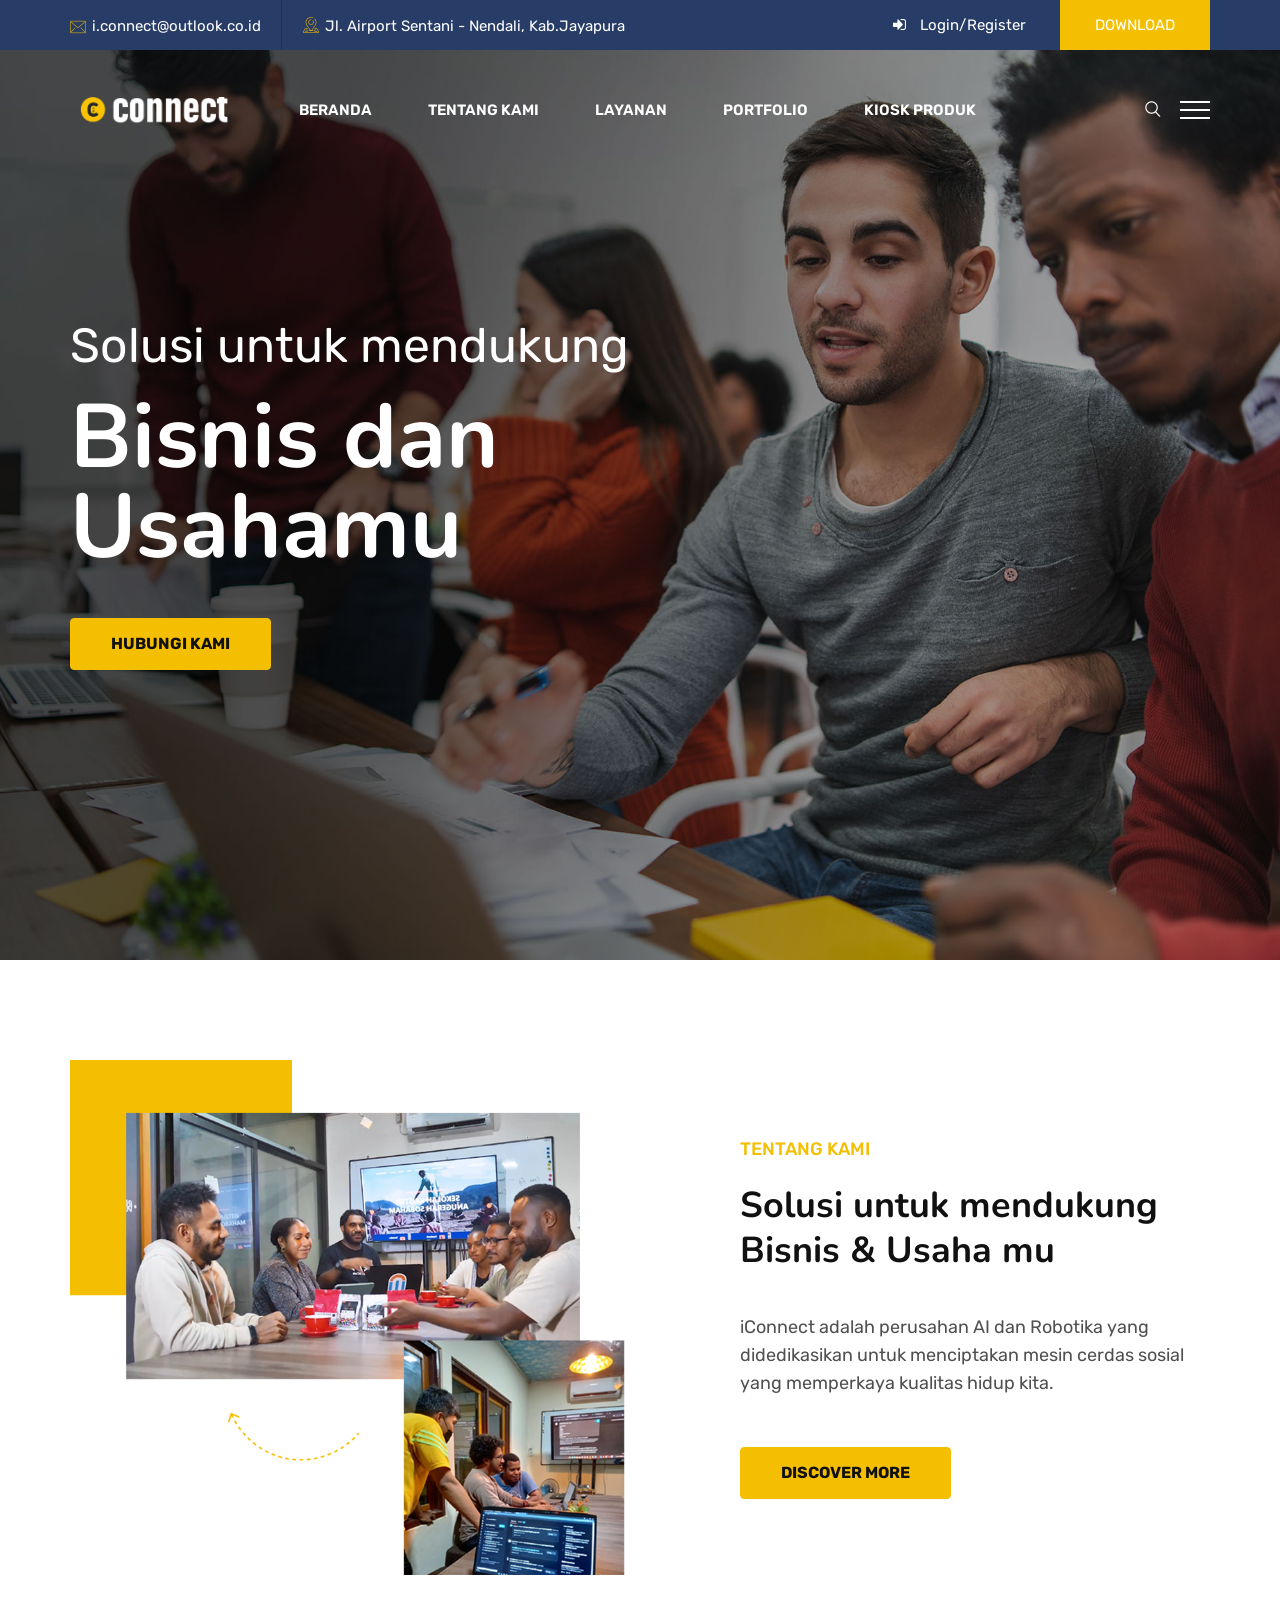
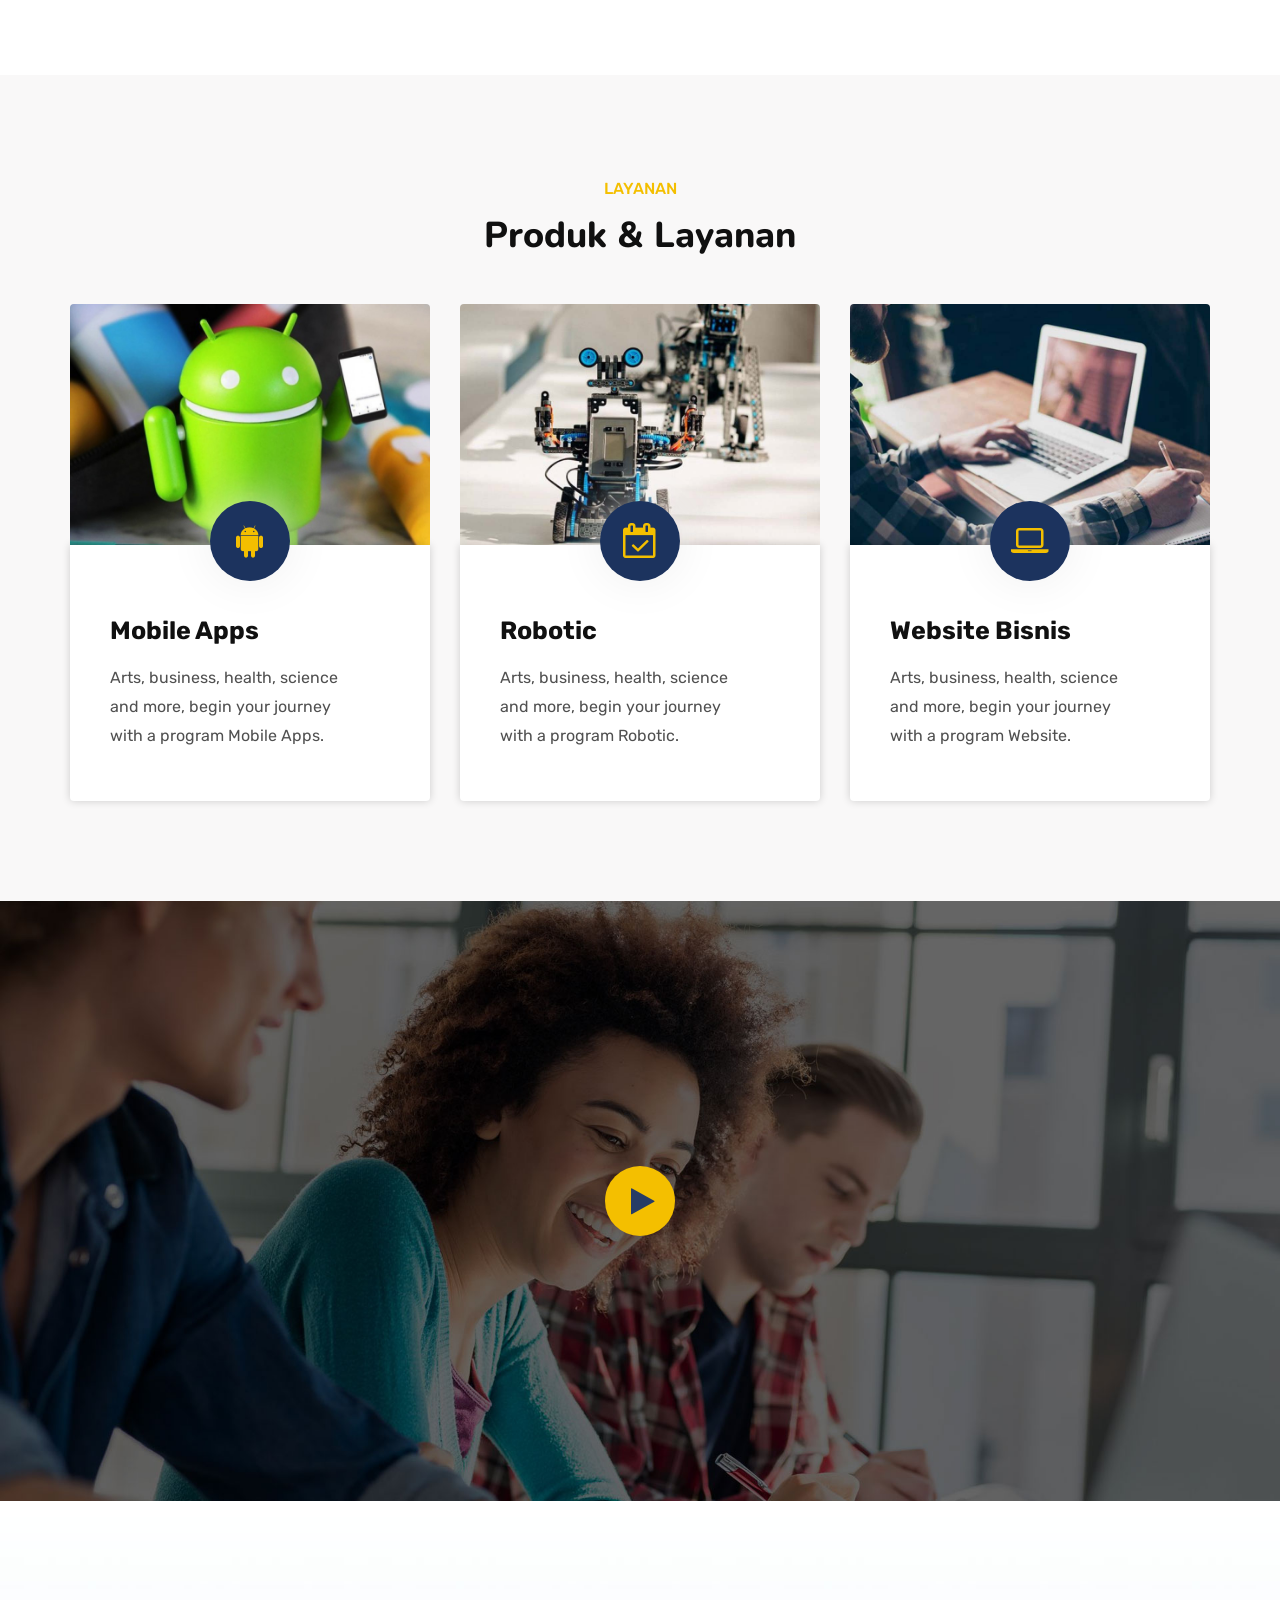
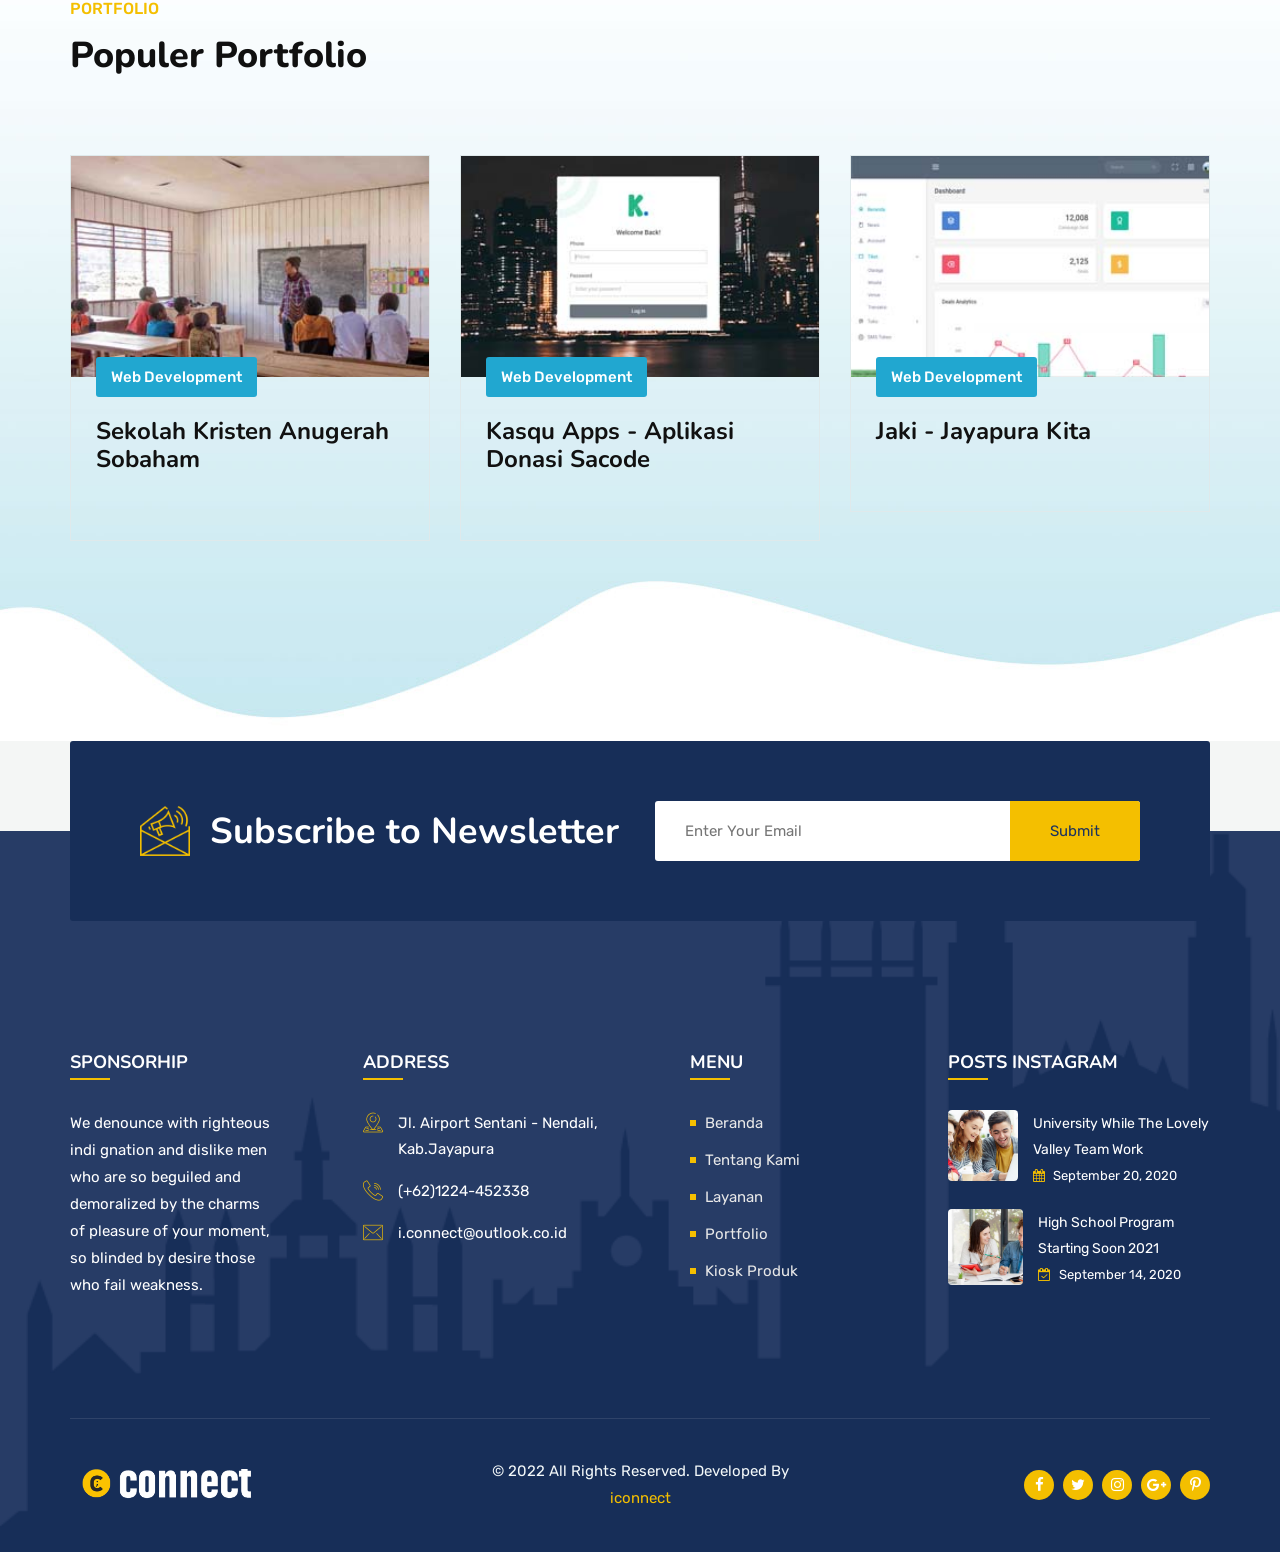
==== commit 1fd5bde9: "test" ====
--- a/index.html
+++ b/index.html
@@ -349,7 +349,7 @@
                              <div class="sl-sub-title wow bounceInLeft" data-wow-delay="300ms" data-wow-duration="2000ms">Solusi untuk mendukung</div>
                              <h1 class="sl-title wow fadeInRight" data-wow-delay="600ms" data-wow-duration="2000ms">Bisnis dan Usahamu</h1>
                              <div class="sl-btn wow fadeInUp" data-wow-delay="900ms" data-wow-duration="2000ms">
-                                 <a class="readon yellow-btn" href="https://api.whatsapp.com/send?phone=+6281224452338">Hubungi Kamii</a>
+                                 <a class="readon yellow-btn" href="https://api.whatsapp.com/send?phone=+6281224452338">Hubungi Kami</a>
                              </div>
                         </div>
                     </div>
